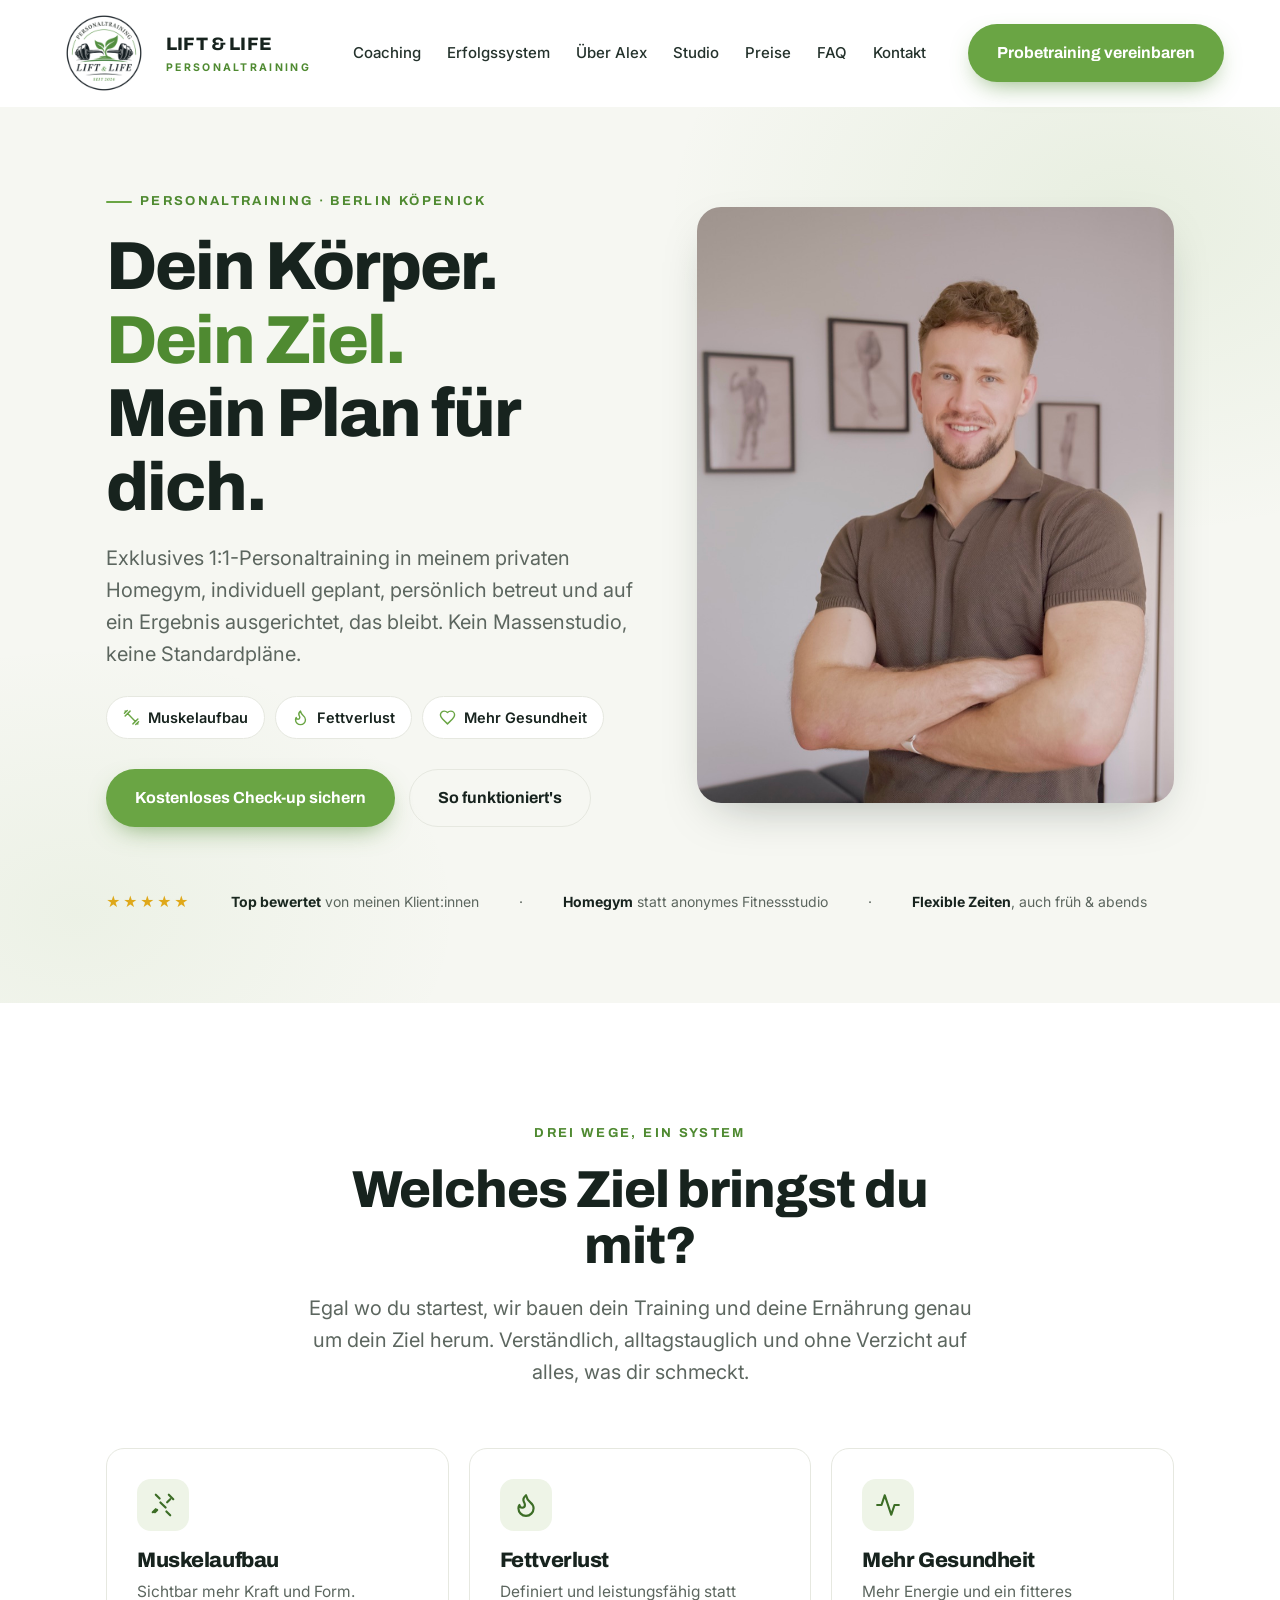
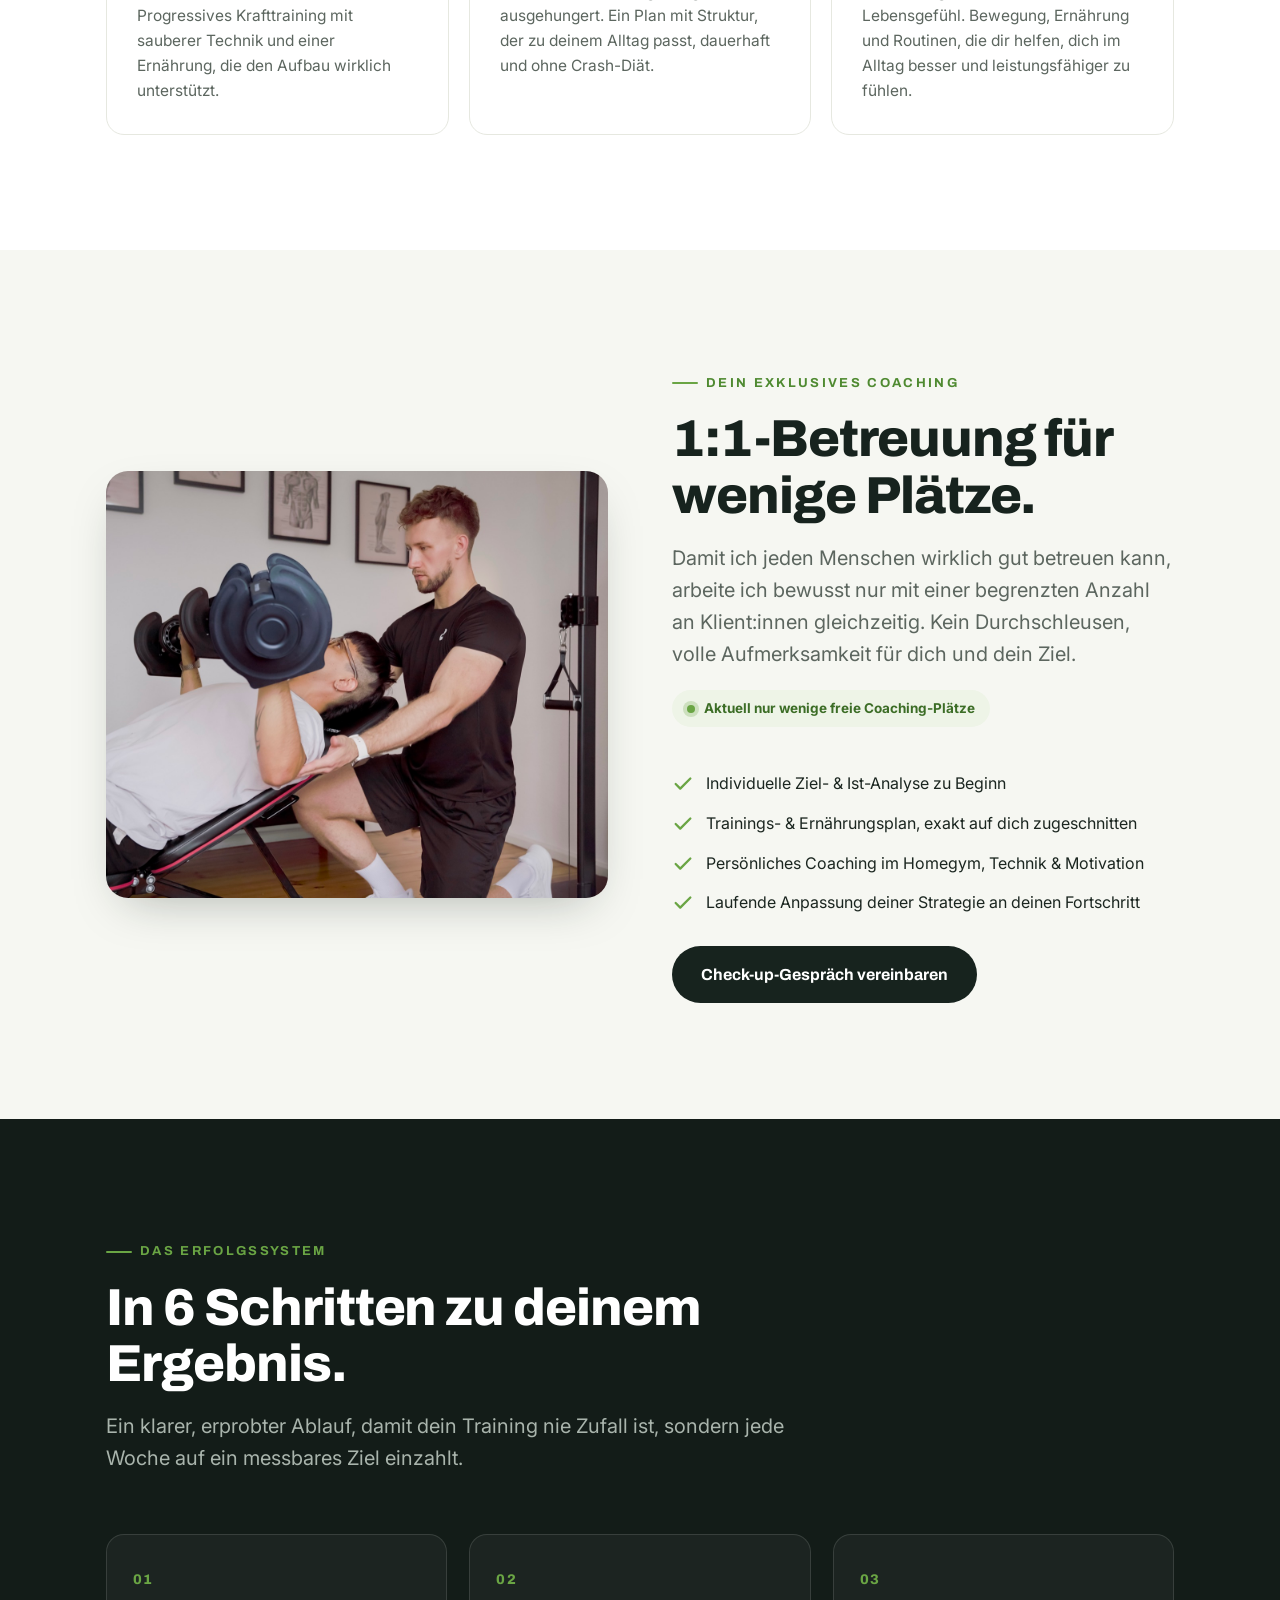
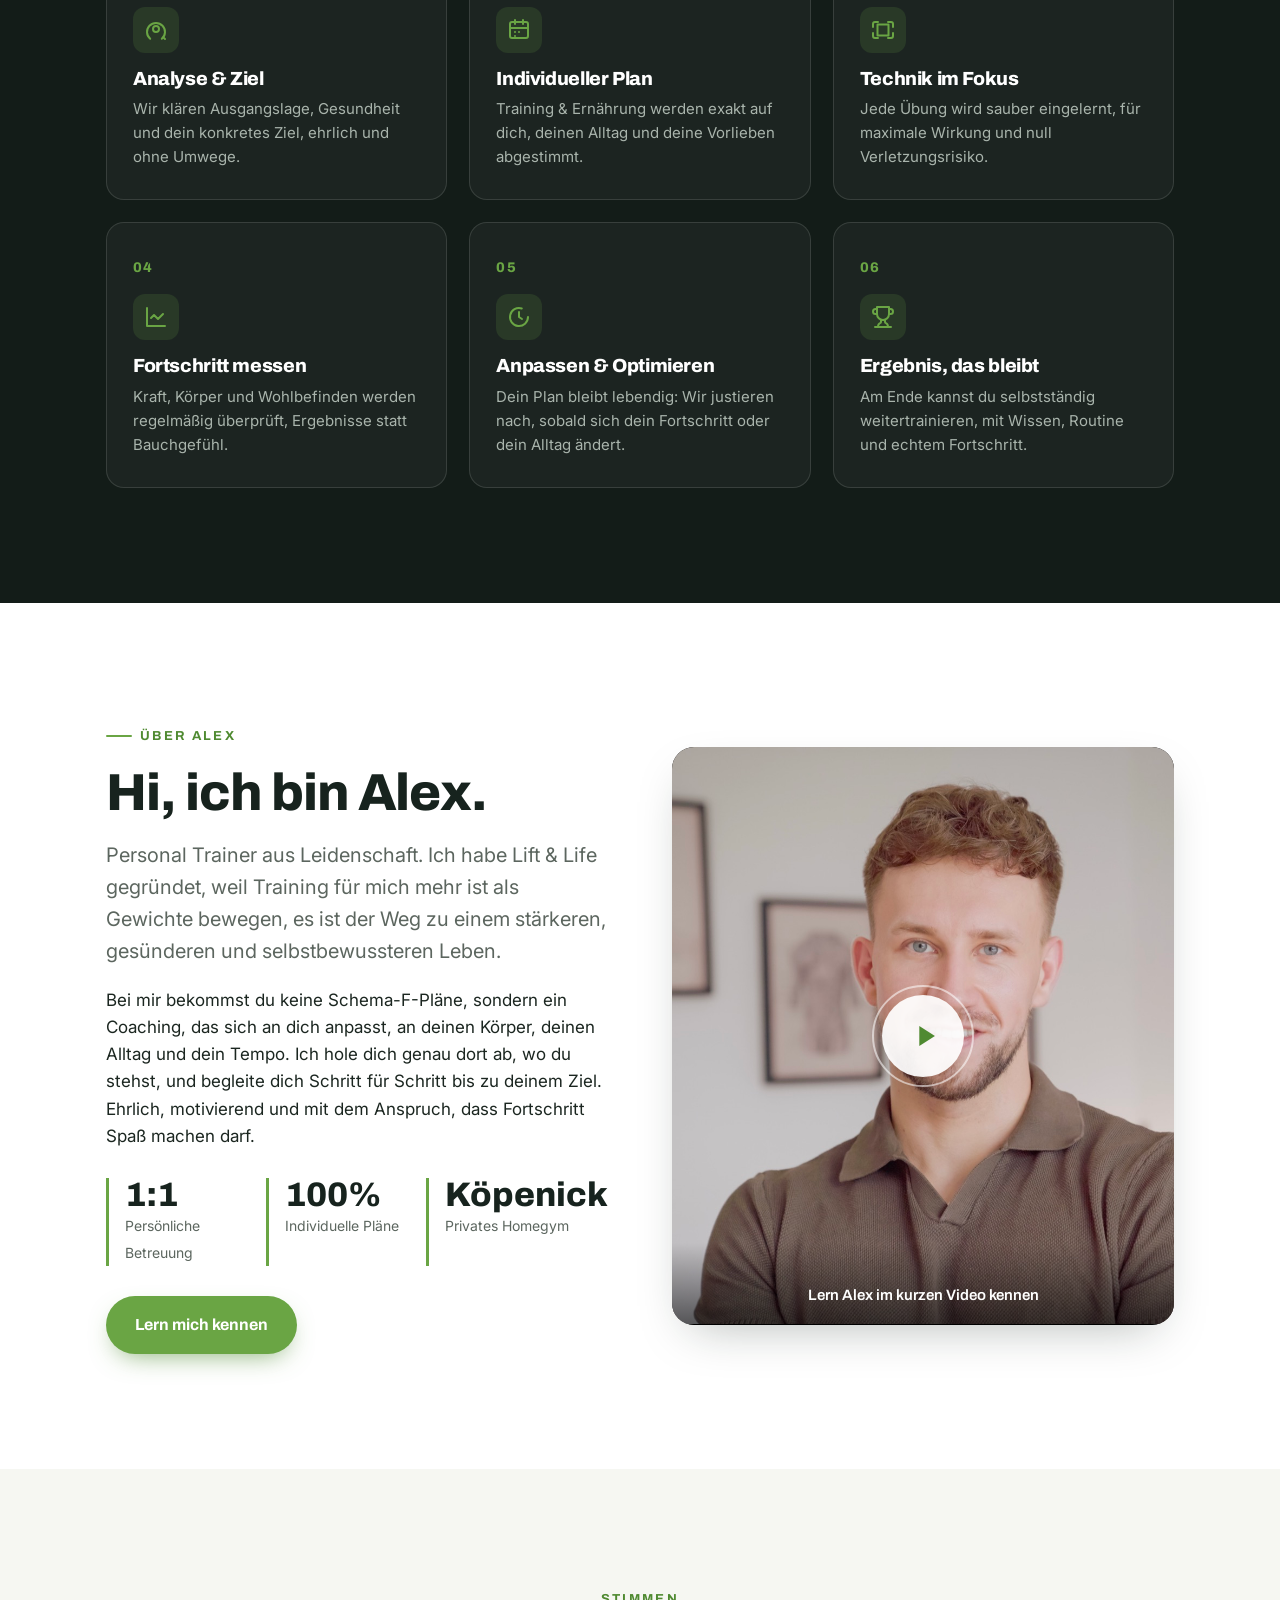
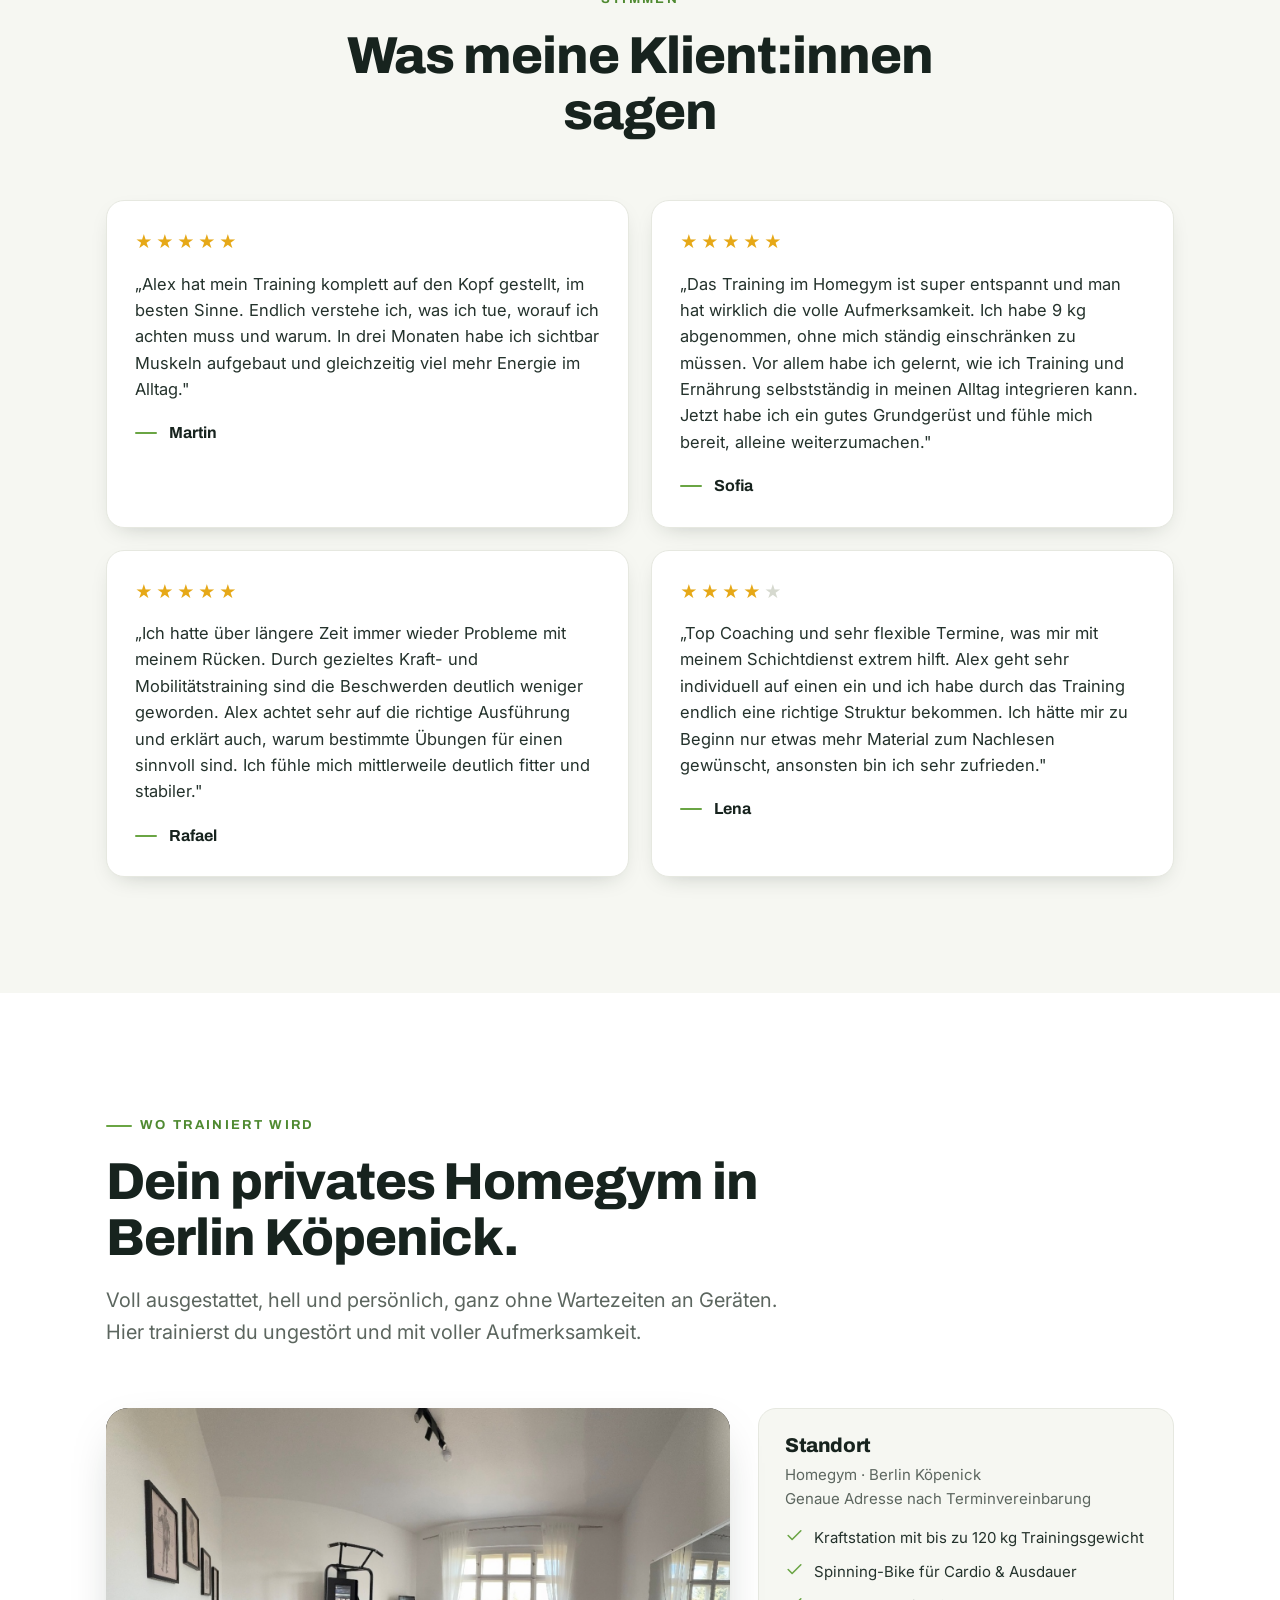
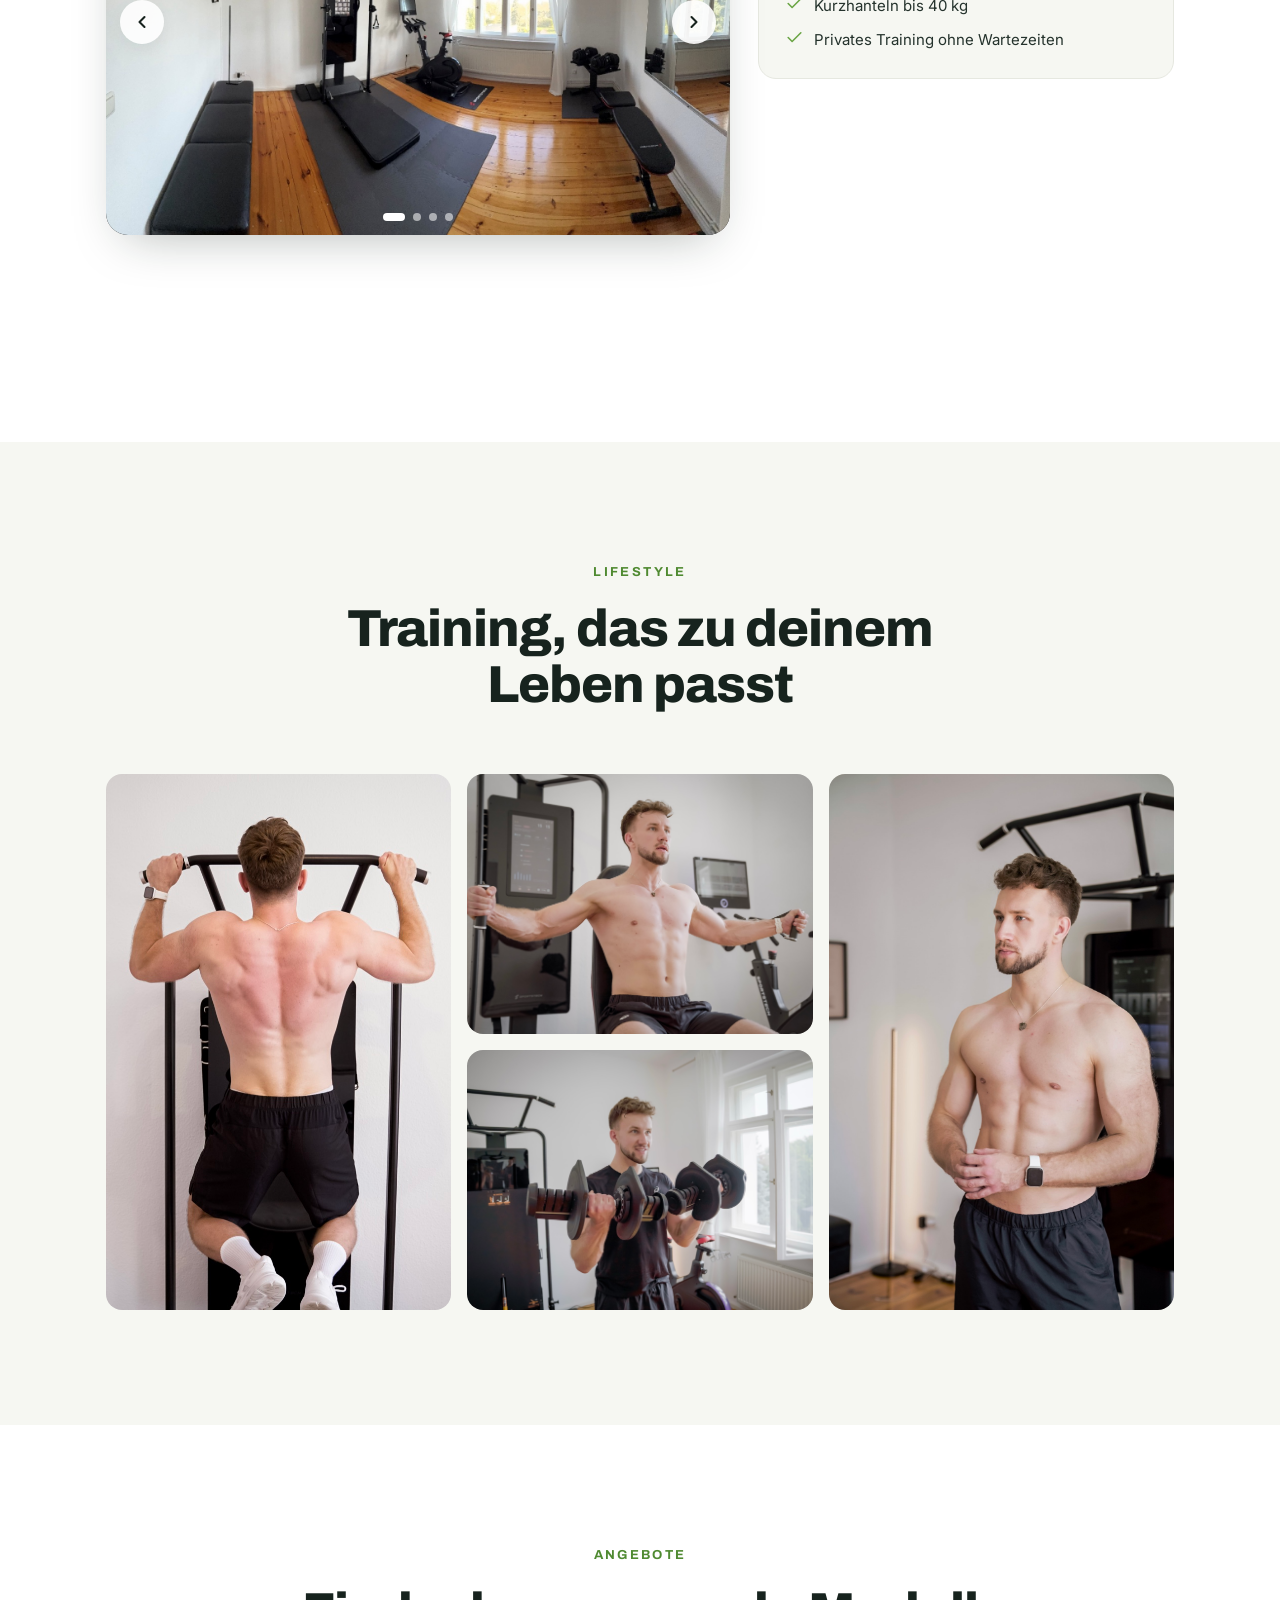
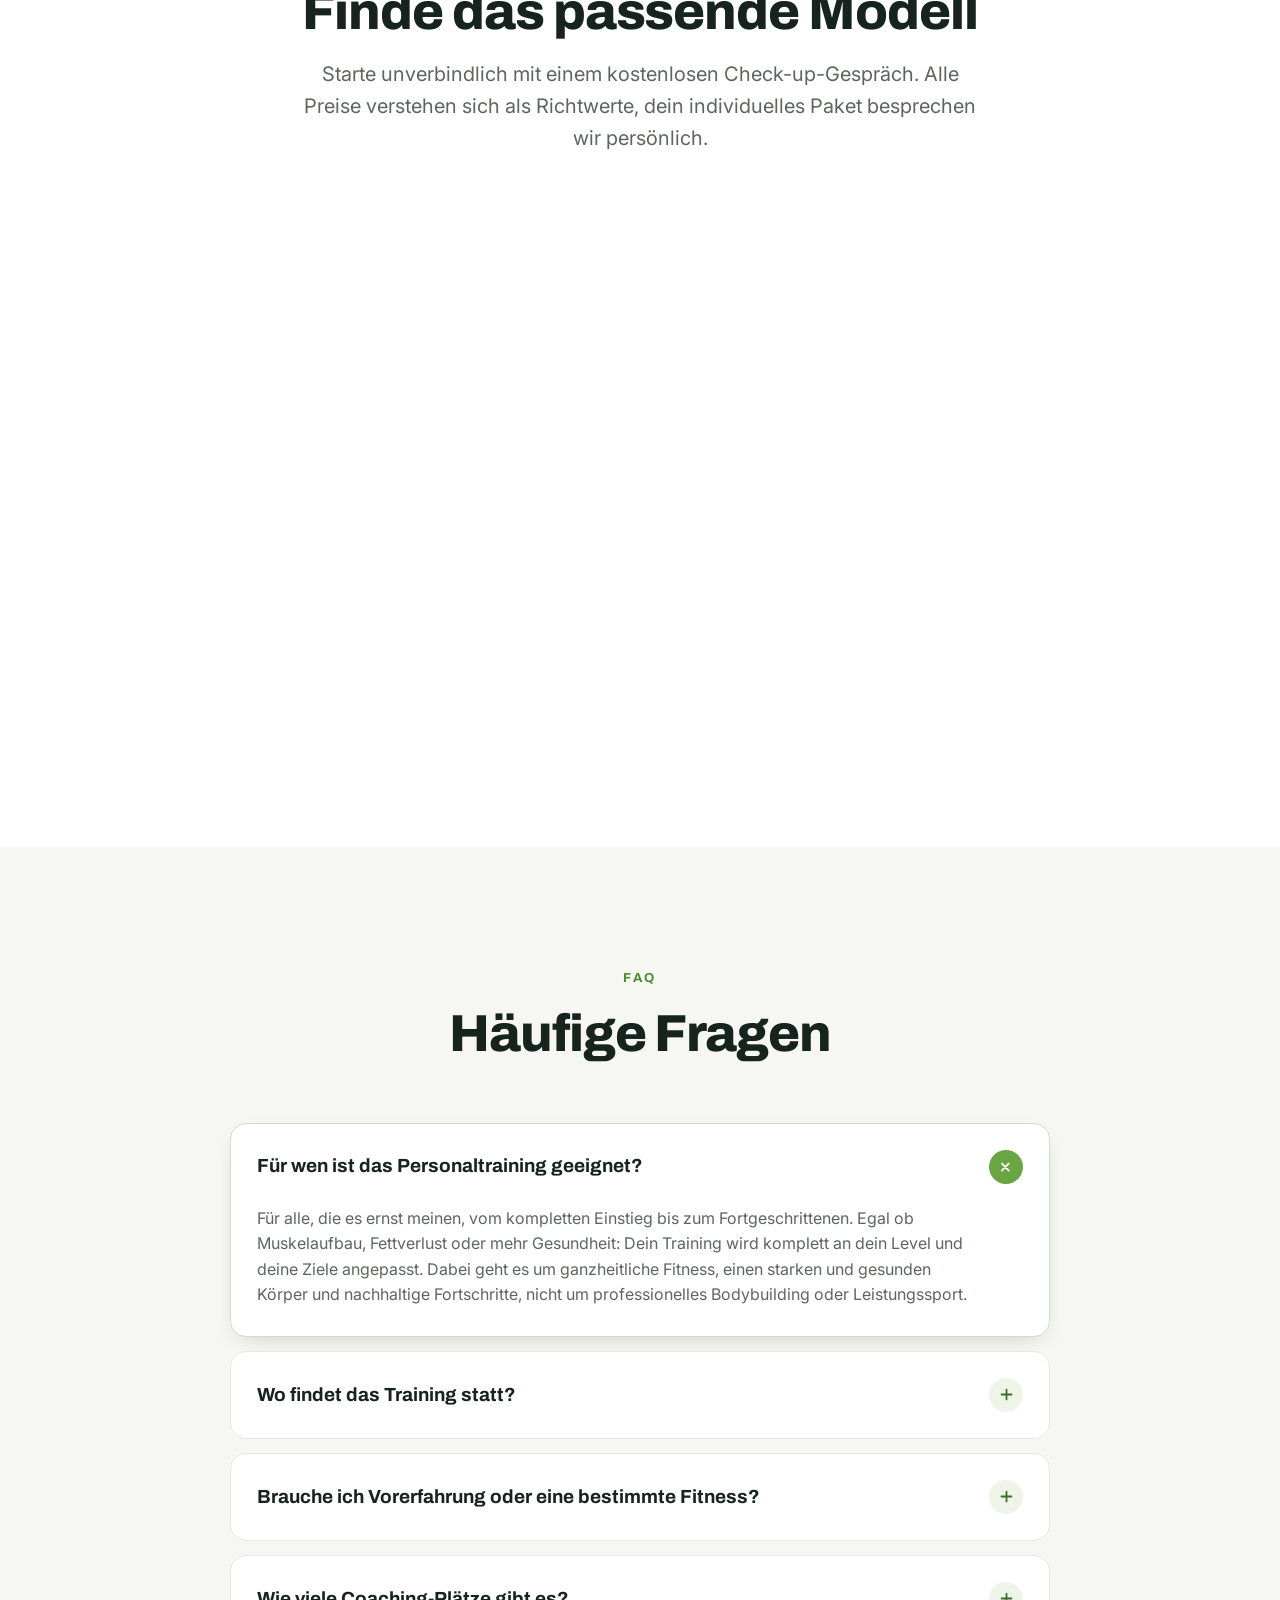
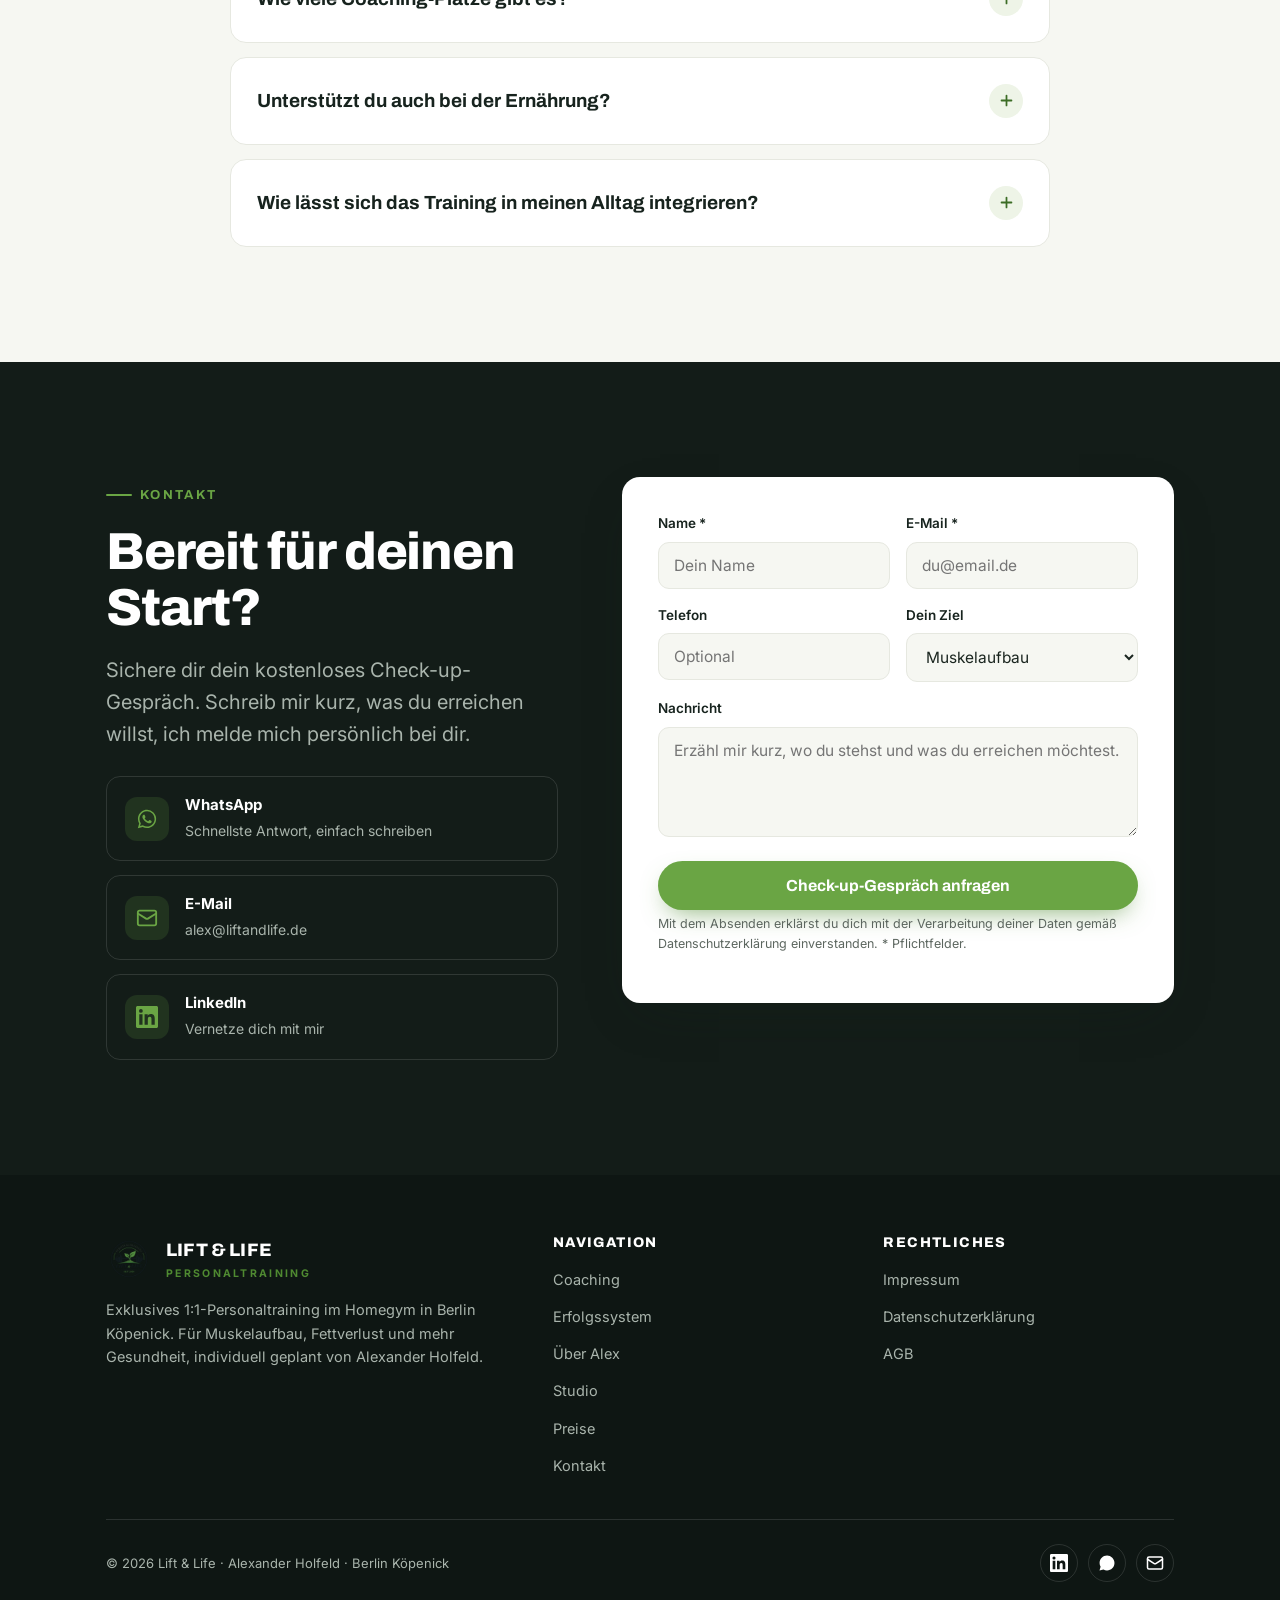
==== index.html @ e2348e19 "LinkedIn-Profil und WhatsApp-Nummer hinterlegt Co-Authored-By: Claude Opus 4.8 <noreply@anthropic.co" ====
<!DOCTYPE html>
<html lang="de">
<head>
<meta charset="UTF-8">
<meta name="viewport" content="width=device-width, initial-scale=1.0">
<title>Lift &amp; Life · Personaltraining in Berlin Köpenick | Alexander Holfeld</title>
<meta name="description" content="Exklusives 1:1 Personaltraining im Homegym in Berlin Köpenick. Muskelaufbau, Fettverlust und mehr Gesundheit, individuell geplant von Personal Trainer Alexander Holfeld. Jetzt kostenloses Check-up-Gespräch sichern.">
<meta name="theme-color" content="#17231e">
<meta property="og:title" content="Lift & Life · Personaltraining Berlin Köpenick">
<meta property="og:description" content="Dein exklusives 1:1 Coaching für Muskelaufbau, Fettverlust & mehr Gesundheit.">
<meta property="og:type" content="website">
<link rel="icon" href="assets/img/logo-nav.png">
<link rel="preconnect" href="https://fonts.googleapis.com">
<link rel="preconnect" href="https://fonts.gstatic.com" crossorigin>
<link href="https://fonts.googleapis.com/css2?family=Archivo:wght@500;600;700;800&family=Inter:wght@400;500;600;700&display=swap" rel="stylesheet">
<link rel="stylesheet" href="assets/css/styles.css">
</head>
<body>

<!-- ================= HEADER ================= -->
<header class="header" id="top">
  <div class="container nav">
    <a class="brand" href="#top" aria-label="Lift & Life Startseite">
      <img src="assets/img/logo-nav.png" alt="Lift & Life Logo">
      <span>
        <b>LIFT &amp; LIFE</b>
        <span>Personaltraining</span>
      </span>
    </a>
    <nav class="nav-links" id="navLinks" aria-label="Hauptnavigation">
      <a href="#coaching">Coaching</a>
      <a href="#erfolgssystem">Erfolgssystem</a>
      <a href="#ueber">Über Alex</a>
      <a href="#studio">Studio</a>
      <a href="#preise">Preise</a>
      <a href="#faq">FAQ</a>
      <a href="#kontakt">Kontakt</a>
    </nav>
    <div class="nav-cta">
      <a href="#kontakt" class="btn btn--primary">Probetraining vereinbaren</a>
      <button class="nav-toggle" id="navToggle" aria-label="Menü öffnen" aria-expanded="false">
        <span></span><span></span><span></span>
      </button>
    </div>
  </div>
</header>

<main>

<!-- ================= HERO ================= -->
<section class="hero" id="start">
  <div class="container hero-grid">
    <div class="hero-copy reveal">
      <p class="eyebrow">Personaltraining · Berlin Köpenick</p>
      <h1>Dein Körper. <span class="hl">Dein Ziel.</span><br>Mein Plan für dich.</h1>
      <p class="lead">Exklusives 1:1-Personaltraining in meinem privaten Homegym, individuell geplant, persönlich betreut und auf ein Ergebnis ausgerichtet, das bleibt. Kein Massenstudio, keine Standardpläne.</p>
      <ul class="hero-goals">
        <li><svg viewBox="0 0 24 24" fill="none" stroke="currentColor" stroke-width="2" stroke-linecap="round" stroke-linejoin="round"><path d="m6.5 6.5 11 11M21 21l-1-1M3 3l1 1M18 22l4-4M2 6l4-4M3 10l7-7M14 21l7-7"/></svg> Muskelaufbau</li>
        <li><svg viewBox="0 0 24 24" fill="none" stroke="currentColor" stroke-width="2" stroke-linecap="round" stroke-linejoin="round"><path d="M8.5 14.5A2.5 2.5 0 0 0 11 12c0-1.38-.5-2-1-3-1.072-2.143-.224-4.054 2-6 .5 2.5 2 4.9 4 6.5 2 1.6 3 3.5 3 5.5a7 7 0 1 1-14 0c0-1.153.433-2.294 1-3a2.5 2.5 0 0 0 2.5 2.5z"/></svg> Fettverlust</li>
        <li><svg viewBox="0 0 24 24" fill="none" stroke="currentColor" stroke-width="2" stroke-linecap="round" stroke-linejoin="round"><path d="M19 14c1.49-1.46 3-3.21 3-5.5A5.5 5.5 0 0 0 16.5 3c-1.76 0-3 .5-4.5 2-1.5-1.5-2.74-2-4.5-2A5.5 5.5 0 0 0 2 8.5c0 2.3 1.5 4.05 3 5.5l7 7Z"/></svg> Mehr Gesundheit</li>
      </ul>
      <div class="hero-cta">
        <a href="#kontakt" class="btn btn--primary">Kostenloses Check-up sichern</a>
        <a href="#erfolgssystem" class="btn btn--ghost">So funktioniert's</a>
      </div>
    </div>
    <div class="hero-media reveal">
      <img src="assets/img/pt-13.jpg" alt="Personal Trainer Alexander Holfeld in seinem Homegym in Berlin Köpenick">
    </div>
  </div>
  <div class="container">
    <div class="trustbar reveal">
      <span class="stars">★★★★★</span>
      <span><b>Top bewertet</b> von meinen Klient:innen</span>
      <span>·</span>
      <span><b>Homegym</b> statt anonymes Fitnessstudio</span>
      <span>·</span>
      <span><b>Flexible Zeiten</b>, auch früh &amp; abends</span>
    </div>
  </div>
</section>

<!-- ================= ZIELE ================= -->
<section class="section" id="ziele">
  <div class="container">
    <div class="section-head center reveal">
      <p class="eyebrow" style="justify-content:center">Drei Wege, ein System</p>
      <h2 class="title">Welches Ziel bringst du mit?</h2>
      <p class="lead">Egal wo du startest, wir bauen dein Training und deine Ernährung genau um dein Ziel herum. Verständlich, alltagstauglich und ohne Verzicht auf alles, was dir schmeckt.</p>
    </div>
    <div class="cards-3">
      <article class="card reveal">
        <div class="ico"><svg viewBox="0 0 24 24" fill="none" stroke="currentColor" stroke-width="2" stroke-linecap="round" stroke-linejoin="round"><path d="M14.4 14.4 9.6 9.6M18.657 21.485l-2.121-2.121m-1.415-1.414 1.414 1.414M5.343 2.515l2.121 2.121m1.415 1.414L7.464 4.636m9.9-2.121L21.485 6.63M18.657 6.635l-2.828 2.83M6.636 16.535 4.515 18.657M2.515 18.657l2.828-2.828"/></svg></div>
        <h3>Muskelaufbau</h3>
        <p>Sichtbar mehr Kraft und Form. Progressives Krafttraining mit sauberer Technik und einer Ernährung, die den Aufbau wirklich unterstützt.</p>
      </article>
      <article class="card reveal">
        <div class="ico"><svg viewBox="0 0 24 24" fill="none" stroke="currentColor" stroke-width="2" stroke-linecap="round" stroke-linejoin="round"><path d="M8.5 14.5A2.5 2.5 0 0 0 11 12c0-1.38-.5-2-1-3-1.072-2.143-.224-4.054 2-6 .5 2.5 2 4.9 4 6.5 2 1.6 3 3.5 3 5.5a7 7 0 1 1-14 0c0-1.153.433-2.294 1-3a2.5 2.5 0 0 0 2.5 2.5z"/></svg></div>
        <h3>Fettverlust</h3>
        <p>Definiert und leistungsfähig statt ausgehungert. Ein Plan mit Struktur, der zu deinem Alltag passt, dauerhaft und ohne Crash-Diät.</p>
      </article>
      <article class="card reveal">
        <div class="ico"><svg viewBox="0 0 24 24" fill="none" stroke="currentColor" stroke-width="2" stroke-linecap="round" stroke-linejoin="round"><path d="M22 12h-4l-3 9L9 3l-3 9H2"/></svg></div>
        <h3>Mehr Gesundheit</h3>
        <p>Mehr Energie und ein fitteres Lebensgefühl. Bewegung, Ernährung und Routinen, die dir helfen, dich im Alltag besser und leistungsfähiger zu fühlen.</p>
      </article>
    </div>
  </div>
</section>

<!-- ================= COACHING ================= -->
<section class="section section--soft" id="coaching">
  <div class="container split">
    <div class="split-media reveal">
      <img src="assets/img/pt-11.jpg" alt="Alexander betreut einen Klienten beim Training im Homegym">
    </div>
    <div class="split-copy reveal">
      <p class="eyebrow">Dein exklusives Coaching</p>
      <h2 class="title">1:1-Betreuung für wenige Plätze.</h2>
      <p class="lead">Damit ich jeden Menschen wirklich gut betreuen kann, arbeite ich bewusst nur mit einer begrenzten Anzahl an Klient:innen gleichzeitig. Kein Durchschleusen, volle Aufmerksamkeit für dich und dein Ziel.</p>
      <span class="pill-alert"><span class="dot"></span> Aktuell nur wenige freie Coaching-Plätze</span>
      <ul class="checklist">
        <li><svg viewBox="0 0 24 24" fill="none" stroke="currentColor" stroke-width="2.5" stroke-linecap="round" stroke-linejoin="round"><path d="M20 6 9 17l-5-5"/></svg> Individuelle Ziel- &amp; Ist-Analyse zu Beginn</li>
        <li><svg viewBox="0 0 24 24" fill="none" stroke="currentColor" stroke-width="2.5" stroke-linecap="round" stroke-linejoin="round"><path d="M20 6 9 17l-5-5"/></svg> Trainings- &amp; Ernährungsplan, exakt auf dich zugeschnitten</li>
        <li><svg viewBox="0 0 24 24" fill="none" stroke="currentColor" stroke-width="2.5" stroke-linecap="round" stroke-linejoin="round"><path d="M20 6 9 17l-5-5"/></svg> Persönliches Coaching im Homegym, Technik &amp; Motivation</li>
        <li><svg viewBox="0 0 24 24" fill="none" stroke="currentColor" stroke-width="2.5" stroke-linecap="round" stroke-linejoin="round"><path d="M20 6 9 17l-5-5"/></svg> Laufende Anpassung deiner Strategie an deinen Fortschritt</li>
      </ul>
      <a href="#kontakt" class="btn btn--ink">Check-up-Gespräch vereinbaren</a>
    </div>
  </div>
</section>

<!-- ================= ERFOLGSSYSTEM ================= -->
<section class="section section--ink" id="erfolgssystem">
  <div class="container">
    <div class="section-head reveal">
      <p class="eyebrow">Das Erfolgssystem</p>
      <h2 class="title">In 6 Schritten zu deinem Ergebnis.</h2>
      <p class="lead">Ein klarer, erprobter Ablauf, damit dein Training nie Zufall ist, sondern jede Woche auf ein messbares Ziel einzahlt.</p>
    </div>
    <div class="grid-6">
      <div class="step reveal"><span class="n">01</span>
        <div class="ico"><svg viewBox="0 0 24 24" fill="none" stroke="currentColor" stroke-width="2" stroke-linecap="round" stroke-linejoin="round"><path d="M9 11a3 3 0 1 0 6 0a3 3 0 0 0-6 0"/><path d="M17.8 20.8A9 9 0 1 0 6.2 20.8"/><path d="m21 21-1.5-1.5"/></svg></div>
        <h3>Analyse &amp; Ziel</h3>
        <p>Wir klären Ausgangslage, Gesundheit und dein konkretes Ziel, ehrlich und ohne Umwege.</p>
      </div>
      <div class="step reveal"><span class="n">02</span>
        <div class="ico"><svg viewBox="0 0 24 24" fill="none" stroke="currentColor" stroke-width="2" stroke-linecap="round" stroke-linejoin="round"><rect x="3" y="4" width="18" height="16" rx="2"/><path d="M8 2v4M16 2v4M3 10h18M8 14h.01M12 14h.01M8 18h.01"/></svg></div>
        <h3>Individueller Plan</h3>
        <p>Training &amp; Ernährung werden exakt auf dich, deinen Alltag und deine Vorlieben abgestimmt.</p>
      </div>
      <div class="step reveal"><span class="n">03</span>
        <div class="ico"><svg viewBox="0 0 24 24" fill="none" stroke="currentColor" stroke-width="2" stroke-linecap="round" stroke-linejoin="round"><path d="M6.5 6.5h11v11h-11z"/><path d="M2 9V6a2 2 0 0 1 2-2h3M22 9V6a2 2 0 0 0-2-2h-3M2 15v3a2 2 0 0 0 2 2h3M22 15v3a2 2 0 0 1-2 2h-3"/></svg></div>
        <h3>Technik im Fokus</h3>
        <p>Jede Übung wird sauber eingelernt, für maximale Wirkung und null Verletzungsrisiko.</p>
      </div>
      <div class="step reveal"><span class="n">04</span>
        <div class="ico"><svg viewBox="0 0 24 24" fill="none" stroke="currentColor" stroke-width="2" stroke-linecap="round" stroke-linejoin="round"><path d="M3 3v18h18"/><path d="m19 9-5 5-4-4-3 3"/></svg></div>
        <h3>Fortschritt messen</h3>
        <p>Kraft, Körper und Wohlbefinden werden regelmäßig überprüft, Ergebnisse statt Bauchgefühl.</p>
      </div>
      <div class="step reveal"><span class="n">05</span>
        <div class="ico"><svg viewBox="0 0 24 24" fill="none" stroke="currentColor" stroke-width="2" stroke-linecap="round" stroke-linejoin="round"><path d="M21 12a9 9 0 1 1-6.219-8.56"/><path d="M12 7v5l3 2"/></svg></div>
        <h3>Anpassen &amp; Optimieren</h3>
        <p>Dein Plan bleibt lebendig: Wir justieren nach, sobald sich dein Fortschritt oder dein Alltag ändert.</p>
      </div>
      <div class="step reveal"><span class="n">06</span>
        <div class="ico"><svg viewBox="0 0 24 24" fill="none" stroke="currentColor" stroke-width="2" stroke-linecap="round" stroke-linejoin="round"><path d="M6 9H4.5a2.5 2.5 0 0 1 0-5H6M18 9h1.5a2.5 2.5 0 0 0 0-5H18M4 22h16M10 14.66V17c0 .55-.47.98-.97 1.21C7.85 18.75 7 20.24 7 22M14 14.66V17c0 .55.47.98.97 1.21C16.15 18.75 17 20.24 17 22M18 2H6v7a6 6 0 0 0 12 0V2Z"/></svg></div>
        <h3>Ergebnis, das bleibt</h3>
        <p>Am Ende kannst du selbstständig weitertrainieren, mit Wissen, Routine und echtem Fortschritt.</p>
      </div>
    </div>
  </div>
</section>

<!-- ================= ÜBER ALEX ================= -->
<section class="section" id="ueber">
  <div class="container split split--rev">
    <div class="split-media reveal">
      <figure class="video-module" id="videoModule">
        <video id="alexVideo" preload="none" playsinline poster="assets/img/pt-12.jpg">
          <source src="assets/video/alex-intro.mp4" type="video/mp4">
          Dein Browser unterstützt kein HTML5-Video.
        </video>
        <button class="video-play" id="videoPlay" aria-label="Video abspielen">
          <svg viewBox="0 0 24 24" fill="currentColor"><path d="M8 5v14l11-7z"/></svg>
        </button>
        <figcaption class="video-cap">Lern Alex im kurzen Video kennen</figcaption>
      </figure>
    </div>
    <div class="split-copy reveal">
      <p class="eyebrow">Über Alex</p>
      <h2 class="title">Hi, ich bin Alex.</h2>
      <p class="lead">Personal Trainer aus Leidenschaft. Ich habe Lift &amp; Life gegründet, weil Training für mich mehr ist als Gewichte bewegen, es ist der Weg zu einem stärkeren, gesünderen und selbstbewussteren Leben.</p>
      <p>Bei mir bekommst du keine Schema-F-Pläne, sondern ein Coaching, das sich an dich anpasst, an deinen Körper, deinen Alltag und dein Tempo. Ich hole dich genau dort ab, wo du stehst, und begleite dich Schritt für Schritt bis zu deinem Ziel. Ehrlich, motivierend und mit dem Anspruch, dass Fortschritt Spaß machen darf.</p>
      <div class="stats">
        <div class="stat"><b>1:1</b><span>Persönliche Betreuung</span></div>
        <div class="stat"><b>100%</b><span>Individuelle Pläne</span></div>
        <div class="stat"><b>Köpenick</b><span>Privates Homegym</span></div>
      </div>
      <div style="margin-top:30px">
        <a href="#kontakt" class="btn btn--primary">Lern mich kennen</a>
      </div>
    </div>
  </div>
</section>

<!-- ================= TESTIMONIALS ================= -->
<section class="section section--soft" id="stimmen">
  <div class="container">
    <div class="section-head center reveal">
      <p class="eyebrow" style="justify-content:center">Stimmen</p>
      <h2 class="title">Was meine Klient:innen sagen</h2>
    </div>
    <div class="reviews">
      <article class="review reveal">
        <div class="stars">★★★★★</div>
        <p>„Alex hat mein Training komplett auf den Kopf gestellt, im besten Sinne. Endlich verstehe ich, was ich tue, worauf ich achten muss und warum. In drei Monaten habe ich sichtbar Muskeln aufgebaut und gleichzeitig viel mehr Energie im Alltag."</p>
        <div class="who"><b>Martin</b></div>
      </article>
      <article class="review reveal">
        <div class="stars">★★★★★</div>
        <p>„Das Training im Homegym ist super entspannt und man hat wirklich die volle Aufmerksamkeit. Ich habe 9 kg abgenommen, ohne mich ständig einschränken zu müssen. Vor allem habe ich gelernt, wie ich Training und Ernährung selbstständig in meinen Alltag integrieren kann. Jetzt habe ich ein gutes Grundgerüst und fühle mich bereit, alleine weiterzumachen."</p>
        <div class="who"><b>Sofia</b></div>
      </article>
      <article class="review reveal">
        <div class="stars">★★★★★</div>
        <p>„Ich hatte über längere Zeit immer wieder Probleme mit meinem Rücken. Durch gezieltes Kraft- und Mobilitätstraining sind die Beschwerden deutlich weniger geworden. Alex achtet sehr auf die richtige Ausführung und erklärt auch, warum bestimmte Übungen für einen sinnvoll sind. Ich fühle mich mittlerweile deutlich fitter und stabiler."</p>
        <div class="who"><b>Rafael</b></div>
      </article>
      <article class="review reveal">
        <div class="stars">★★★★<span style="color:#d6d9cf">★</span></div>
        <p>„Top Coaching und sehr flexible Termine, was mir mit meinem Schichtdienst extrem hilft. Alex geht sehr individuell auf einen ein und ich habe durch das Training endlich eine richtige Struktur bekommen. Ich hätte mir zu Beginn nur etwas mehr Material zum Nachlesen gewünscht, ansonsten bin ich sehr zufrieden."</p>
        <div class="who"><b>Lena</b></div>
      </article>
    </div>
  </div>
</section>

<!-- ================= STUDIO ================= -->
<section class="section" id="studio">
  <div class="container">
    <div class="section-head reveal">
      <p class="eyebrow">Wo trainiert wird</p>
      <h2 class="title">Dein privates Homegym in Berlin Köpenick.</h2>
      <p class="lead">Voll ausgestattet, hell und persönlich, ganz ohne Wartezeiten an Geräten. Hier trainierst du ungestört und mit voller Aufmerksamkeit.</p>
    </div>
    <div class="studio-grid">
      <div class="slider reveal" id="studioSlider">
        <div class="slides" id="slides">
          <img src="assets/img/studio-pano.jpg" alt="Panorama des Homegyms in Berlin Köpenick">
          <img src="assets/img/pt-8.jpg" alt="Homegym mit Multifunktionsstation und Bike">
          <img src="assets/img/pt-10.jpg" alt="Cardio-Bereich mit Blick ins Grüne">
          <img src="assets/img/pt-1.jpg" alt="Verstellbare Kurzhanteln im Homegym">
        </div>
        <button class="slider-btn prev" id="slidePrev" aria-label="Vorheriges Bild"><svg viewBox="0 0 24 24" fill="none" stroke="currentColor" stroke-width="2.5" stroke-linecap="round" stroke-linejoin="round"><path d="m15 18-6-6 6-6"/></svg></button>
        <button class="slider-btn next" id="slideNext" aria-label="Nächstes Bild"><svg viewBox="0 0 24 24" fill="none" stroke="currentColor" stroke-width="2.5" stroke-linecap="round" stroke-linejoin="round"><path d="m9 18 6-6-6-6"/></svg></button>
        <div class="dots" id="dots"></div>
      </div>
      <div class="studio-info reveal">
        <div class="studio-card">
          <h3>Standort</h3>
          <p class="addr">Homegym · Berlin Köpenick<br>Genaue Adresse nach Terminvereinbarung</p>
          <ul class="feature-list">
            <li><svg viewBox="0 0 24 24" fill="none" stroke="currentColor" stroke-width="2" stroke-linecap="round" stroke-linejoin="round"><path d="M20 6 9 17l-5-5"/></svg> Kraftstation mit bis zu 120&nbsp;kg Trainingsgewicht</li>
            <li><svg viewBox="0 0 24 24" fill="none" stroke="currentColor" stroke-width="2" stroke-linecap="round" stroke-linejoin="round"><path d="M20 6 9 17l-5-5"/></svg> Spinning-Bike für Cardio &amp; Ausdauer</li>
            <li><svg viewBox="0 0 24 24" fill="none" stroke="currentColor" stroke-width="2" stroke-linecap="round" stroke-linejoin="round"><path d="M20 6 9 17l-5-5"/></svg> Kurzhanteln bis 40&nbsp;kg</li>
            <li><svg viewBox="0 0 24 24" fill="none" stroke="currentColor" stroke-width="2" stroke-linecap="round" stroke-linejoin="round"><path d="M20 6 9 17l-5-5"/></svg> Privates Training ohne Wartezeiten</li>
          </ul>
        </div>
        <iframe class="map-frame" title="Karte Berlin Köpenick" loading="lazy" src="https://www.openstreetmap.org/export/embed.html?bbox=13.5560%2C52.4430%2C13.6010%2C52.4640&amp;layer=mapnik"></iframe>
      </div>
    </div>
  </div>
</section>

<!-- ================= LIFESTYLE GALLERY ================= -->
<section class="section section--soft" id="lifestyle">
  <div class="container">
    <div class="section-head center reveal">
      <p class="eyebrow" style="justify-content:center">Lifestyle</p>
      <h2 class="title">Training, das zu deinem Leben passt</h2>
    </div>
    <div class="gallery reveal">
      <a class="g-left" href="assets/img/pt-3.jpg"><img src="assets/img/pt-3.jpg" alt="Rückentraining an der Klimmzugstation"></a>
      <a class="g-mid-top" href="assets/img/pt-9.jpg"><img src="assets/img/pt-9.jpg" alt="Training an der Kabelstation"></a>
      <a class="g-mid-bot" href="assets/img/pt-7.jpg"><img src="assets/img/pt-7.jpg" alt="Alexander beim Training mit Kurzhanteln"></a>
      <a class="g-right" href="assets/img/pt-6.jpg"><img src="assets/img/pt-6.jpg" alt="Alexander im Homegym"></a>
    </div>
  </div>
</section>

<!-- ================= PREISE ================= -->
<section class="section" id="preise">
  <div class="container">
    <div class="section-head center reveal">
      <p class="eyebrow" style="justify-content:center">Angebote</p>
      <h2 class="title">Finde das passende Modell</h2>
      <p class="lead">Starte unverbindlich mit einem kostenlosen Check-up-Gespräch. Alle Preise verstehen sich als Richtwerte, dein individuelles Paket besprechen wir persönlich.</p>
    </div>
    <div class="prices">
      <article class="price reveal">
        <h3>Check-up-Gespräch</h3>
        <p class="sub">Unverbindliches Kennenlernen, um dein Ziel und den passenden Weg zu klären.</p>
        <div class="amount">0&nbsp;€ <small>/ kostenlos</small></div>
        <ul>
          <li><svg viewBox="0 0 24 24" fill="none" stroke="currentColor" stroke-width="2.5" stroke-linecap="round" stroke-linejoin="round"><path d="M20 6 9 17l-5-5"/></svg> Ca. 30-minütige Einschätzung</li>
          <li><svg viewBox="0 0 24 24" fill="none" stroke="currentColor" stroke-width="2.5" stroke-linecap="round" stroke-linejoin="round"><path d="M20 6 9 17l-5-5"/></svg> Gemeinsame Zielanalyse</li>
          <li><svg viewBox="0 0 24 24" fill="none" stroke="currentColor" stroke-width="2.5" stroke-linecap="round" stroke-linejoin="round"><path d="M20 6 9 17l-5-5"/></svg> Ehrliche Ersteinschätzung</li>
        </ul>
        <a href="#kontakt" class="btn btn--ghost btn--block">Termin sichern</a>
      </article>
      <article class="price reveal">
        <h3>Probetraining</h3>
        <p class="sub">Erste gemeinsame Trainingseinheit im Homegym, um alles auszuprobieren.</p>
        <div class="amount">29&nbsp;€ <small>/ einmalig</small></div>
        <ul>
          <li><svg viewBox="0 0 24 24" fill="none" stroke="currentColor" stroke-width="2.5" stroke-linecap="round" stroke-linejoin="round"><path d="M20 6 9 17l-5-5"/></svg> Gemeinsames Probetraining</li>
          <li><svg viewBox="0 0 24 24" fill="none" stroke="currentColor" stroke-width="2.5" stroke-linecap="round" stroke-linejoin="round"><path d="M20 6 9 17l-5-5"/></svg> Technik-Check &amp; erste Tipps</li>
          <li><svg viewBox="0 0 24 24" fill="none" stroke="currentColor" stroke-width="2.5" stroke-linecap="round" stroke-linejoin="round"><path d="M20 6 9 17l-5-5"/></svg> Ganz ohne Verpflichtung</li>
        </ul>
        <a href="#kontakt" class="btn btn--ghost btn--block">Anfragen</a>
      </article>
      <article class="price featured reveal">
        <span class="tag">Beliebt</span>
        <h3>Einzeltermin</h3>
        <p class="sub">Flexible 1:1-Einheit im Homegym, ideal zum Einstieg oder als Ergänzung.</p>
        <div class="amount">69&nbsp;€ <small>/ Einheit</small></div>
        <ul>
          <li><svg viewBox="0 0 24 24" fill="none" stroke="currentColor" stroke-width="2.5" stroke-linecap="round" stroke-linejoin="round"><path d="M20 6 9 17l-5-5"/></svg> 60 Minuten persönliches Training</li>
          <li><svg viewBox="0 0 24 24" fill="none" stroke="currentColor" stroke-width="2.5" stroke-linecap="round" stroke-linejoin="round"><path d="M20 6 9 17l-5-5"/></svg> Technik-Coaching &amp; Trainingsplan</li>
          <li><svg viewBox="0 0 24 24" fill="none" stroke="currentColor" stroke-width="2.5" stroke-linecap="round" stroke-linejoin="round"><path d="M20 6 9 17l-5-5"/></svg> Flexible Terminwahl</li>
        </ul>
        <a href="#kontakt" class="btn btn--primary btn--block">Anfragen</a>
      </article>
      <article class="price reveal">
        <h3>3-Monats-Transformation</h3>
        <p class="sub">Das komplette Coaching-Paket für ein sichtbares, dauerhaftes Ergebnis.</p>
        <div class="amount">auf&nbsp;Anfrage</div>
        <ul>
          <li><svg viewBox="0 0 24 24" fill="none" stroke="currentColor" stroke-width="2.5" stroke-linecap="round" stroke-linejoin="round"><path d="M20 6 9 17l-5-5"/></svg> Regelmäßiges 1:1-Training</li>
          <li><svg viewBox="0 0 24 24" fill="none" stroke="currentColor" stroke-width="2.5" stroke-linecap="round" stroke-linejoin="round"><path d="M20 6 9 17l-5-5"/></svg> Trainings- &amp; Ernährungsplan</li>
          <li><svg viewBox="0 0 24 24" fill="none" stroke="currentColor" stroke-width="2.5" stroke-linecap="round" stroke-linejoin="round"><path d="M20 6 9 17l-5-5"/></svg> Laufende Betreuung &amp; Anpassung</li>
        </ul>
        <a href="#kontakt" class="btn btn--ink btn--block">Platz anfragen</a>
      </article>
    </div>
  </div>
</section>

<!-- ================= FAQ ================= -->
<section class="section section--soft" id="faq">
  <div class="container">
    <div class="section-head center reveal">
      <p class="eyebrow" style="justify-content:center">FAQ</p>
      <h2 class="title">Häufige Fragen</h2>
    </div>
    <div class="faq reveal">
      <details class="qa" open>
        <summary>
          <span class="q">Für wen ist das Personaltraining geeignet?</span>
          <span class="plus"><svg viewBox="0 0 24 24" fill="none" stroke="currentColor" stroke-width="2.5" stroke-linecap="round"><path d="M12 5v14M5 12h14"/></svg></span>
        </summary>
        <div class="ans"><p>Für alle, die es ernst meinen, vom kompletten Einstieg bis zum Fortgeschrittenen. Egal ob Muskelaufbau, Fettverlust oder mehr Gesundheit: Dein Training wird komplett an dein Level und deine Ziele angepasst. Dabei geht es um ganzheitliche Fitness, einen starken und gesunden Körper und nachhaltige Fortschritte, nicht um professionelles Bodybuilding oder Leistungssport.</p></div>
      </details>
      <details class="qa">
        <summary>
          <span class="q">Wo findet das Training statt?</span>
          <span class="plus"><svg viewBox="0 0 24 24" fill="none" stroke="currentColor" stroke-width="2.5" stroke-linecap="round"><path d="M12 5v14M5 12h14"/></svg></span>
        </summary>
        <div class="ans"><p>Das Training findet in meinem privaten Homegym in Berlin Köpenick statt. In seltenen Fällen können einzelne Einheiten auch draußen stattfinden, je nachdem, was für dein Training und deine Ziele sinnvoll ist.</p></div>
      </details>
      <details class="qa">
        <summary>
          <span class="q">Brauche ich Vorerfahrung oder eine bestimmte Fitness?</span>
          <span class="plus"><svg viewBox="0 0 24 24" fill="none" stroke="currentColor" stroke-width="2.5" stroke-linecap="round"><path d="M12 5v14M5 12h14"/></svg></span>
        </summary>
        <div class="ans"><p>Nein. Du brauchst weder Vorerfahrung noch eine bestimmte Grundfitness. Auch mit kleineren Verletzungen oder körperlichen Einschränkungen ist Training grundsätzlich möglich. Wichtig ist, dass du offen und ehrlich kommunizierst, welche Beschwerden, Verletzungen oder Einschränkungen du mitbringst. So kann ich das Training entsprechend anpassen und sicher auf dich abstimmen.</p></div>
      </details>
      <details class="qa">
        <summary>
          <span class="q">Wie viele Coaching-Plätze gibt es?</span>
          <span class="plus"><svg viewBox="0 0 24 24" fill="none" stroke="currentColor" stroke-width="2.5" stroke-linecap="round"><path d="M12 5v14M5 12h14"/></svg></span>
        </summary>
        <div class="ans"><p>Ich biete bewusst nur drei Coaching-Plätze gleichzeitig an. Ich möchte nicht möglichst viele Menschen gleichzeitig betreuen, sondern mich intensiv auf jeden Einzelnen konzentrieren. So kann ich dich ganzheitlich begleiten, dein Training individuell anpassen und deine Fortschritte wirklich im Blick behalten.</p></div>
      </details>
      <details class="qa">
        <summary>
          <span class="q">Unterstützt du auch bei der Ernährung?</span>
          <span class="plus"><svg viewBox="0 0 24 24" fill="none" stroke="currentColor" stroke-width="2.5" stroke-linecap="round"><path d="M12 5v14M5 12h14"/></svg></span>
        </summary>
        <div class="ans"><p>Ja. Ernährung ist ein wichtiger Bestandteil einer nachhaltigen Veränderung. Dabei geht es nicht um strenge Diäten oder komplizierte Ernährungspläne, sondern darum, deine Ernährung alltagstauglich zu gestalten. Ich zeige dir, wie du deine Lieblingsgerichte sinnvoll anpassen, einfache Alternativen finden und mit wenig Zeitaufwand ausgewogene Mahlzeiten zubereiten kannst.</p></div>
      </details>
      <details class="qa">
        <summary>
          <span class="q">Wie lässt sich das Training in meinen Alltag integrieren?</span>
          <span class="plus"><svg viewBox="0 0 24 24" fill="none" stroke="currentColor" stroke-width="2.5" stroke-linecap="round"><path d="M12 5v14M5 12h14"/></svg></span>
        </summary>
        <div class="ans"><p>Das Training soll zu deinem Leben passen, nicht dein Leben um das Training herum aufgebaut werden. Gemeinsam finden wir Lösungen, wie du Training, Ernährung und Bewegung unkompliziert in deinen Alltag integrieren kannst. Dabei geht es um effiziente Workouts, einfache Routinen und praktische Tipps, die sich auch langfristig umsetzen lassen.</p></div>
      </details>
    </div>
  </div>
</section>

<!-- ================= KONTAKT ================= -->
<section class="section section--ink" id="kontakt">
  <div class="container contact-grid">
    <div class="reveal">
      <p class="eyebrow">Kontakt</p>
      <h2 class="title">Bereit für deinen Start?</h2>
      <p class="lead">Sichere dir dein kostenloses Check-up-Gespräch. Schreib mir kurz, was du erreichen willst, ich melde mich persönlich bei dir.</p>
      <div class="contact-methods">
        <a class="cmethod" href="https://wa.me/4917644460541?text=Hi%20Alex%2C%20ich%20interessiere%20mich%20f%C3%BCr%20dein%20Personaltraining." target="_blank" rel="noopener">
          <span class="ico"><svg viewBox="0 0 24 24" fill="currentColor"><path d="M12.04 2C6.58 2 2.13 6.45 2.13 11.91c0 1.75.46 3.45 1.32 4.95L2 22l5.25-1.38a9.9 9.9 0 0 0 4.79 1.22h.01c5.46 0 9.91-4.45 9.91-9.91 0-2.65-1.03-5.14-2.9-7.01A9.82 9.82 0 0 0 12.04 2Zm0 18.15h-.01a8.2 8.2 0 0 1-4.18-1.15l-.3-.18-3.11.82.83-3.04-.2-.31a8.2 8.2 0 0 1-1.26-4.38c0-4.54 3.7-8.23 8.24-8.23a8.2 8.2 0 0 1 5.82 2.42 8.18 8.18 0 0 1 2.41 5.82c0 4.54-3.7 8.24-8.24 8.24Zm4.52-6.16c-.25-.12-1.47-.72-1.69-.81-.23-.08-.39-.12-.56.13-.16.24-.64.8-.79.97-.14.16-.29.18-.54.06-.25-.12-1.05-.39-1.99-1.23-.74-.66-1.23-1.47-1.38-1.72-.14-.25-.01-.38.11-.5.11-.11.25-.29.37-.43.13-.14.17-.24.25-.41.08-.16.04-.31-.02-.43-.06-.12-.56-1.34-.76-1.84-.2-.48-.4-.42-.56-.42l-.48-.01c-.16 0-.43.06-.66.31-.22.24-.86.85-.86 2.07 0 1.22.89 2.4 1.01 2.56.12.16 1.75 2.67 4.23 3.74.59.26 1.05.41 1.41.52.59.19 1.13.16 1.56.1.48-.07 1.47-.6 1.67-1.18.21-.58.21-1.07.14-1.18-.06-.11-.22-.17-.47-.29Z"/></svg></span>
          <div><b>WhatsApp</b><span>Schnellste Antwort, einfach schreiben</span></div>
        </a>
        <a class="cmethod" href="mailto:alex@liftandlife.de">
          <span class="ico"><svg viewBox="0 0 24 24" fill="none" stroke="currentColor" stroke-width="2" stroke-linecap="round" stroke-linejoin="round"><rect x="2" y="4" width="20" height="16" rx="2"/><path d="m22 7-8.97 5.7a1.94 1.94 0 0 1-2.06 0L2 7"/></svg></span>
          <div><b>E-Mail</b><span>alex@liftandlife.de</span></div>
        </a>
        <a class="cmethod" href="https://www.linkedin.com/in/alexander-holfeld-3658b7213/" target="_blank" rel="noopener">
          <span class="ico"><svg viewBox="0 0 24 24" fill="currentColor"><path d="M20.45 20.45h-3.56v-5.57c0-1.33-.02-3.04-1.85-3.04-1.85 0-2.14 1.45-2.14 2.94v5.67H9.35V9h3.41v1.56h.05c.48-.9 1.63-1.85 3.36-1.85 3.6 0 4.27 2.37 4.27 5.45v6.29ZM5.34 7.43a2.06 2.06 0 1 1 0-4.13 2.06 2.06 0 0 1 0 4.13Zm1.78 13.02H3.55V9h3.57v11.45ZM22.23 0H1.77C.79 0 0 .77 0 1.72v20.56C0 23.23.79 24 1.77 24h20.46c.98 0 1.77-.77 1.77-1.72V1.72C24 .77 23.21 0 22.23 0Z"/></svg></span>
          <div><b>LinkedIn</b><span>Vernetze dich mit mir</span></div>
        </a>
      </div>
    </div>
    <div class="reveal">
      <form class="form" id="contactForm" novalidate>
        <div class="form-fields" id="formFields">
          <div class="form-row">
            <div class="field"><label for="name">Name *</label><input id="name" name="name" type="text" required placeholder="Dein Name"></div>
            <div class="field"><label for="email">E-Mail *</label><input id="email" name="email" type="email" required placeholder="du@email.de"></div>
          </div>
          <div class="form-row">
            <div class="field"><label for="phone">Telefon</label><input id="phone" name="phone" type="tel" placeholder="Optional"></div>
            <div class="field"><label for="goal">Dein Ziel</label>
              <select id="goal" name="goal">
                <option>Muskelaufbau</option>
                <option>Fettverlust</option>
                <option>Mehr Gesundheit</option>
                <option>Noch unklar / Beratung</option>
              </select>
            </div>
          </div>
          <div class="field"><label for="msg">Nachricht</label><textarea id="msg" name="msg" placeholder="Erzähl mir kurz, wo du stehst und was du erreichen möchtest."></textarea></div>
          <button type="submit" class="btn btn--primary btn--block">Check-up-Gespräch anfragen</button>
          <p class="form-note">Mit dem Absenden erklärst du dich mit der Verarbeitung deiner Daten gemäß Datenschutzerklärung einverstanden. * Pflichtfelder.</p>
        </div>
        <div class="form-success" id="formSuccess">
          <div class="ico"><svg viewBox="0 0 24 24" fill="none" stroke="currentColor" stroke-width="2.5" stroke-linecap="round" stroke-linejoin="round"><path d="M20 6 9 17l-5-5"/></svg></div>
          <h3 style="margin-bottom:8px">Danke für deine Anfrage!</h3>
          <p style="color:var(--muted);margin:0">Ich melde mich persönlich bei dir, meist innerhalb von 24&nbsp;Stunden.</p>
        </div>
      </form>
    </div>
  </div>
</section>

</main>

<!-- ================= FOOTER ================= -->
<footer class="footer">
  <div class="container">
    <div class="footer-top">
      <div>
        <a class="brand" href="#top">
          <img src="assets/img/logo-nav.png" alt="Lift & Life Logo" style="width:46px;height:46px;border-radius:50%">
          <span><b>LIFT &amp; LIFE</b><span>Personaltraining</span></span>
        </a>
        <p>Exklusives 1:1-Personaltraining im Homegym in Berlin Köpenick. Für Muskelaufbau, Fettverlust und mehr Gesundheit, individuell geplant von Alexander Holfeld.</p>
      </div>
      <div>
        <h4>Navigation</h4>
        <ul>
          <li><a href="#coaching">Coaching</a></li>
          <li><a href="#erfolgssystem">Erfolgssystem</a></li>
          <li><a href="#ueber">Über Alex</a></li>
          <li><a href="#studio">Studio</a></li>
          <li><a href="#preise">Preise</a></li>
          <li><a href="#kontakt">Kontakt</a></li>
        </ul>
      </div>
      <div>
        <h4>Rechtliches</h4>
        <ul>
          <li><a href="#">Impressum</a></li>
          <li><a href="#">Datenschutzerklärung</a></li>
          <li><a href="#">AGB</a></li>
        </ul>
      </div>
    </div>
    <div class="footer-bottom">
      <span>© <span id="year"></span> Lift &amp; Life · Alexander Holfeld · Berlin Köpenick</span>
      <div class="socials">
        <a href="https://www.linkedin.com/in/alexander-holfeld-3658b7213/" target="_blank" rel="noopener" aria-label="LinkedIn"><svg viewBox="0 0 24 24" fill="currentColor"><path d="M20.45 20.45h-3.56v-5.57c0-1.33-.02-3.04-1.85-3.04-1.85 0-2.14 1.45-2.14 2.94v5.67H9.35V9h3.41v1.56h.05c.48-.9 1.63-1.85 3.36-1.85 3.6 0 4.27 2.37 4.27 5.45v6.29ZM5.34 7.43a2.06 2.06 0 1 1 0-4.13 2.06 2.06 0 0 1 0 4.13Zm1.78 13.02H3.55V9h3.57v11.45ZM22.23 0H1.77C.79 0 0 .77 0 1.72v20.56C0 23.23.79 24 1.77 24h20.46c.98 0 1.77-.77 1.77-1.72V1.72C24 .77 23.21 0 22.23 0Z"/></svg></a>
        <a href="https://wa.me/4917644460541" target="_blank" rel="noopener" aria-label="WhatsApp"><svg viewBox="0 0 24 24" fill="currentColor"><path d="M12.04 2C6.58 2 2.13 6.45 2.13 11.91c0 1.75.46 3.45 1.32 4.95L2 22l5.25-1.38a9.9 9.9 0 0 0 4.79 1.22h.01c5.46 0 9.91-4.45 9.91-9.91 0-2.65-1.03-5.14-2.9-7.01A9.82 9.82 0 0 0 12.04 2Zm4.52 11.99c-.25-.12-1.47-.72-1.69-.81-.23-.08-.39-.12-.56.13-.16.24-.64.8-.79.97-.14.16-.29.18-.54.06-.25-.12-1.05-.39-1.99-1.23-.74-.66-1.23-1.47-1.38-1.72-.14-.25-.01-.38.11-.5.11-.11.25-.29.37-.43.13-.14.17-.24.25-.41.08-.16.04-.31-.02-.43-.06-.12-.56-1.34-.76-1.84-.2-.48-.4-.42-.56-.42l-.48-.01c-.16 0-.43.06-.66.31-.22.24-.86.85-.86 2.07 0 1.22.89 2.4 1.01 2.56.12.16 1.75 2.67 4.23 3.74.59.26 1.05.41 1.41.52.59.19 1.13.16 1.56.1.48-.07 1.47-.6 1.67-1.18.21-.58.21-1.07.14-1.18-.06-.11-.22-.17-.47-.29Z"/></svg></a>
        <a href="mailto:alex@liftandlife.de" aria-label="E-Mail"><svg viewBox="0 0 24 24" fill="none" stroke="currentColor" stroke-width="2" stroke-linecap="round" stroke-linejoin="round"><rect x="2" y="4" width="20" height="16" rx="2"/><path d="m22 7-8.97 5.7a1.94 1.94 0 0 1-2.06 0L2 7"/></svg></a>
      </div>
    </div>
  </div>
</footer>

<script src="assets/js/main.js"></script>
</body>
</html>
---- assets/css/styles.css ----
/* ==========================================================================
   LIFT & LIFE — Personaltraining Berlin Köpenick
   Design system derived from the brand logo (ink green-black + natural green)
   ========================================================================== */

:root {
  /* Brand colors sampled from the logo */
  --ink:        #17231e;   /* dark green-black ring & wordmark */
  --ink-soft:   #24322c;
  --green:      #6aa544;   /* natural leaf green */
  --green-dark: #4f8a31;
  --green-deep: #3c6d26;
  --green-tint: #eef4e7;

  --bg:         #ffffff;
  --bg-soft:    #f6f7f2;   /* warm off-white */
  --bg-ink:     #131c18;   /* dark section bg */
  --line:       #e6e8e0;
  --line-ink:   rgba(255,255,255,.12);

  --text:       #1b2620;
  --muted:      #5c665f;
  --muted-ink:  #a9b4ac;

  --white:      #ffffff;

  --radius:     18px;
  --radius-sm:  12px;
  --shadow:     0 18px 50px -20px rgba(20,35,25,.35);
  --shadow-sm:  0 8px 24px -12px rgba(20,35,25,.28);

  --maxw:       1180px;
  --maxw-nav:   1320px;
  --gutter:     clamp(20px, 5vw, 56px);

  --font-body:  "Inter", system-ui, -apple-system, "Segoe UI", Roboto, sans-serif;
  --font-head:  "Archivo", "Inter", system-ui, sans-serif;
}

/* ---------- base ---------- */
* { box-sizing: border-box; }
html { scroll-behavior: smooth; -webkit-text-size-adjust: 100%; }
body {
  margin: 0;
  font-family: var(--font-body);
  color: var(--text);
  background: var(--bg);
  line-height: 1.6;
  font-size: 17px;
  -webkit-font-smoothing: antialiased;
  overflow-x: hidden;
}
img { max-width: 100%; display: block; }
a { color: inherit; text-decoration: none; }
h1, h2, h3, h4 {
  font-family: var(--font-head);
  line-height: 1.08;
  letter-spacing: -0.02em;
  margin: 0;
  font-weight: 800;
  color: var(--ink);
}
p { margin: 0 0 1em; }

.container { max-width: var(--maxw); margin: 0 auto; padding: 0 var(--gutter); }
.section { padding: clamp(64px, 9vw, 120px) 0; }
.section--soft { background: var(--bg-soft); }
.section--ink { background: var(--bg-ink); color: var(--muted-ink); }
.section--ink h2, .section--ink h3 { color: #fff; }

.eyebrow {
  display: inline-flex; align-items: center; gap: 8px;
  font-family: var(--font-head);
  font-weight: 700;
  font-size: 13px;
  letter-spacing: .18em;
  text-transform: uppercase;
  color: var(--green-dark);
  margin: 0 0 18px;
}
.eyebrow::before {
  content: ""; width: 26px; height: 2px; background: var(--green); border-radius: 2px;
}
.section--ink .eyebrow { color: var(--green); }

.section-head { max-width: 680px; margin-bottom: clamp(36px, 5vw, 60px); }
.section-head.center { margin-left: auto; margin-right: auto; text-align: center; }
.section-head.center .eyebrow::before { display: none; }
h2.title { font-size: clamp(30px, 4.6vw, 52px); }
.lead { color: var(--muted); font-size: clamp(17px, 2vw, 20px); margin-top: 18px; }
.section--ink .lead { color: var(--muted-ink); }

/* ---------- buttons ---------- */
.btn {
  display: inline-flex; align-items: center; justify-content: center; gap: 10px;
  font-family: var(--font-head);
  font-weight: 700; font-size: 16px;
  padding: 15px 28px; border-radius: 100px;
  border: 1.5px solid transparent; cursor: pointer;
  transition: transform .18s ease, box-shadow .18s ease, background .18s ease, color .18s ease;
  white-space: nowrap;
}
.btn svg { width: 18px; height: 18px; }
.btn--primary { background: var(--green); color: #fff; box-shadow: 0 10px 26px -10px rgba(79,138,49,.7); }
.btn--primary:hover { background: var(--green-dark); transform: translateY(-2px); }
.btn--ink { background: var(--ink); color: #fff; }
.btn--ink:hover { background: var(--ink-soft); transform: translateY(-2px); }
.btn--ghost { background: transparent; color: var(--ink); border-color: var(--line); }
.btn--ghost:hover { border-color: var(--ink); transform: translateY(-2px); }
.btn--light { background: #fff; color: var(--ink); }
.btn--light:hover { transform: translateY(-2px); box-shadow: var(--shadow-sm); }
.btn--block { width: 100%; }

/* ---------- header / nav ---------- */
.header {
  position: sticky; top: 0; z-index: 100;
  background: rgba(255,255,255,.82);
  backdrop-filter: saturate(160%) blur(14px);
  -webkit-backdrop-filter: saturate(160%) blur(14px);
  border-bottom: 1px solid transparent;
  transition: border-color .25s ease, box-shadow .25s ease;
}
.header.scrolled { border-color: var(--line); box-shadow: 0 6px 24px -18px rgba(0,0,0,.4); }
.header .container { max-width: var(--maxw-nav); }
.nav { display: flex; align-items: center; justify-content: space-between; height: 106px; gap: 32px; }
.brand { display: flex; align-items: center; gap: 14px; flex: none; }
.brand img { width: 96px; height: 96px; border-radius: 50%; }
.nowrap { white-space: nowrap; }
.brand b { font-family: var(--font-head); font-weight: 800; letter-spacing: .01em; color: var(--ink); font-size: 18px; }
.brand span { display: block; font-size: 10.5px; letter-spacing: .22em; text-transform: uppercase; color: var(--green-dark); font-weight: 700; margin-top: 1px; }
.nav-links { display: flex; align-items: center; gap: 26px; }
.nav-links a { font-size: 15px; font-weight: 500; color: var(--ink-soft); transition: color .15s ease; white-space: nowrap; }
.nav-links a:hover { color: var(--green-dark); }
.nav-cta { display: flex; align-items: center; gap: 14px; }
.nav-toggle { display: none; background: none; border: 0; cursor: pointer; padding: 8px; }
.nav-toggle span { display: block; width: 24px; height: 2px; background: var(--ink); margin: 5px 0; border-radius: 2px; transition: .25s; }

/* ---------- hero ---------- */
.hero { position: relative; padding: clamp(40px, 6vw, 80px) 0 clamp(56px, 7vw, 96px); background: var(--bg-soft); overflow: hidden; }
.hero::before {
  content:""; position:absolute; inset:0;
  background:
    radial-gradient(60% 60% at 88% 12%, rgba(106,165,68,.10), transparent 60%),
    radial-gradient(50% 50% at 6% 90%, rgba(106,165,68,.07), transparent 60%);
  pointer-events:none;
}
.hero-grid { position: relative; display: grid; grid-template-columns: 1.05fr .95fr; gap: clamp(30px, 5vw, 68px); align-items: center; }
.hero h1 { font-size: clamp(36px, 5.6vw, 68px); letter-spacing: -0.03em; }
.hero h1 .hl { color: var(--green-dark); }
.hero .lead { max-width: 30em; }
.hero-cta { display: flex; flex-wrap: wrap; gap: 14px; margin-top: 30px; }
.hero-goals { display: flex; flex-wrap: wrap; gap: 10px; margin: 26px 0 0; padding: 0; list-style: none; }
.hero-goals li {
  display: inline-flex; align-items: center; gap: 8px;
  background: #fff; border: 1px solid var(--line); border-radius: 100px;
  padding: 9px 16px; font-weight: 600; font-size: 14.5px; color: var(--ink);
}
.hero-goals li svg { width: 17px; height: 17px; color: var(--green); }

.hero-media { position: relative; }
.hero-media img { width: 100%; border-radius: 24px; box-shadow: var(--shadow); aspect-ratio: 4/5; object-fit: cover; object-position: 38% 22%; }
.hero-badge {
  position: absolute; left: -18px; bottom: 26px;
  background: #fff; border-radius: 16px; padding: 16px 20px;
  box-shadow: var(--shadow); display: flex; align-items: center; gap: 14px;
}
.hero-badge .num { font-family: var(--font-head); font-weight: 800; font-size: 30px; color: var(--green-dark); line-height: 1; }
.hero-badge small { color: var(--muted); font-size: 13px; }

.trustbar { margin-top: clamp(40px, 5vw, 64px); display: flex; flex-wrap: wrap; gap: 14px 40px; align-items: center; color: var(--muted); font-size: 14px; }
.trustbar .stars { color: #e6a817; letter-spacing: 2px; }
.trustbar b { color: var(--ink); }

/* ---------- goals cards ---------- */
.cards-3 { display: grid; grid-template-columns: repeat(3, 1fr); gap: 20px; }
.card {
  background: #fff; border: 1px solid var(--line); border-radius: var(--radius);
  padding: 30px; transition: transform .2s ease, box-shadow .2s ease, border-color .2s;
}
.card:hover { transform: translateY(-4px); box-shadow: var(--shadow-sm); border-color: #d7dccf; }
.card .ico {
  width: 52px; height: 52px; border-radius: 14px; display: grid; place-items: center;
  background: var(--green-tint); color: var(--green-deep); margin-bottom: 18px;
}
.card .ico svg { width: 26px; height: 26px; }
.card h3 { font-size: 21px; margin-bottom: 8px; }
.card p { color: var(--muted); margin: 0; font-size: 15.5px; }

/* ---------- split (coaching / about) ---------- */
.split { display: grid; grid-template-columns: 1fr 1fr; gap: clamp(32px, 5vw, 72px); align-items: center; }
.split--rev .split-media { order: 2; }
.split-media img { border-radius: 22px; box-shadow: var(--shadow); width: 100%; aspect-ratio: 4/3.4; object-fit: cover; }
.split-media.tall img { aspect-ratio: 4/4.6; }
.checklist { list-style: none; padding: 0; margin: 24px 0 30px; display: grid; gap: 14px; }
.checklist li { display: flex; gap: 12px; align-items: flex-start; font-size: 16px; }
.checklist li svg { width: 22px; height: 22px; color: var(--green); flex: none; margin-top: 2px; }
.pill-alert {
  display: inline-flex; align-items: center; gap: 9px; background: var(--green-tint); color: var(--green-deep);
  font-weight: 700; font-size: 13.5px; padding: 8px 15px; border-radius: 100px; margin-bottom: 20px;
}
.pill-alert .dot { width: 8px; height: 8px; border-radius: 50%; background: var(--green); box-shadow: 0 0 0 4px rgba(106,165,68,.25); }

/* ---------- erfolgssystem (6 points) ---------- */
.grid-6 { display: grid; grid-template-columns: repeat(3, 1fr); gap: 22px; }
.step { position: relative; padding: 30px 26px; border-radius: var(--radius); background: #fff; border: 1px solid var(--line-ink); }
.section--ink .step { background: rgba(255,255,255,.04); border-color: var(--line-ink); }
.step .n { font-family: var(--font-head); font-weight: 800; font-size: 14px; color: var(--green); letter-spacing: .1em; }
.step .ico { width: 46px; height: 46px; border-radius: 12px; background: rgba(106,165,68,.16); color: var(--green); display: grid; place-items: center; margin: 14px 0 16px; }
.step .ico svg { width: 24px; height: 24px; }
.step h3 { font-size: 19px; color: #fff; margin-bottom: 8px; }
.step p { color: var(--muted-ink); font-size: 15px; margin: 0; }

/* ---------- video module ---------- */
.video-module { position: relative; margin: 0; border-radius: 22px; overflow: hidden; box-shadow: var(--shadow); background: #000; aspect-ratio: 4/4.6; }
.video-module video { width: 100%; height: 100%; object-fit: cover; display: block; background: #000; }
.video-module.playing .video-play, .video-module.playing .video-cap { opacity: 0; pointer-events: none; }
.video-play {
  position: absolute; inset: 0; margin: auto; width: 82px; height: 82px; border-radius: 50%;
  border: 0; cursor: pointer; background: rgba(255,255,255,.92); color: var(--green-dark);
  display: grid; place-items: center; box-shadow: var(--shadow);
  transition: transform .2s ease, background .2s ease, opacity .3s ease;
}
.video-play::after { content: ""; position: absolute; inset: -10px; border-radius: 50%; border: 2px solid rgba(255,255,255,.55); }
.video-play:hover { transform: scale(1.07); background: #fff; }
.video-play svg { width: 34px; height: 34px; margin-left: 4px; }
.video-cap {
  position: absolute; left: 0; right: 0; bottom: 0; padding: 40px 20px 18px; color: #fff;
  font-family: var(--font-head); font-weight: 600; font-size: 15px; text-align: center;
  background: linear-gradient(to top, rgba(0,0,0,.55), transparent);
  transition: opacity .3s ease;
}

/* ---------- stats ---------- */
.stats { display: grid; grid-template-columns: repeat(3, 1fr); gap: 18px; margin-top: 28px; }
.stat { border-left: 3px solid var(--green); padding-left: 16px; }
.stat b { display: block; font-family: var(--font-head); font-weight: 800; font-size: 34px; color: var(--ink); line-height: 1; }
.stat span { font-size: 14px; color: var(--muted); }

/* ---------- testimonials ---------- */
.reviews { display: grid; grid-template-columns: repeat(2, 1fr); gap: 22px; }
.review { background: #fff; border: 1px solid var(--line); border-radius: var(--radius); padding: 28px; box-shadow: var(--shadow-sm); }
.review .stars { color: #e6a817; letter-spacing: 3px; font-size: 17px; margin-bottom: 14px; }
.review p { font-size: 16.5px; color: var(--ink-soft); }
.review .who { display: flex; align-items: center; gap: 12px; margin-top: 18px; }
.review .who::before { content: ""; width: 22px; height: 2px; background: var(--green); border-radius: 2px; flex: none; }
.review .who b { font-family: var(--font-head); font-size: 16px; color: var(--ink); }

/* ---------- studio (slider + map) ---------- */
.studio-grid { display: grid; grid-template-columns: 1.2fr .8fr; gap: 28px; align-items: start; }
.slider { position: relative; border-radius: 22px; overflow: hidden; box-shadow: var(--shadow); background: #000; }
.slides { display: flex; transition: transform .5s cubic-bezier(.4,.1,.2,1); }
.slides img { flex: none; width: 100%; aspect-ratio: 3/2.05; object-fit: cover; }
.slider-btn {
  position: absolute; top: 50%; transform: translateY(-50%);
  width: 44px; height: 44px; border-radius: 50%; border: 0; cursor: pointer;
  background: rgba(255,255,255,.9); color: var(--ink); display: grid; place-items: center;
  box-shadow: var(--shadow-sm); transition: background .15s;
}
.slider-btn:hover { background: #fff; }
.slider-btn.prev { left: 14px; } .slider-btn.next { right: 14px; }
.slider-btn svg { width: 20px; height: 20px; }
.dots { position: absolute; bottom: 14px; left: 50%; transform: translateX(-50%); display: flex; gap: 8px; }
.dots button { width: 8px; height: 8px; border-radius: 50%; border: 0; background: rgba(255,255,255,.55); cursor: pointer; padding: 0; }
.dots button.active { background: #fff; width: 22px; border-radius: 5px; }

.studio-info { display: flex; flex-direction: column; gap: 18px; }
.studio-card { background: var(--bg-soft); border: 1px solid var(--line); border-radius: var(--radius); padding: 26px; }
.studio-card h3 { font-size: 20px; margin-bottom: 6px; }
.studio-card .addr { color: var(--muted); font-size: 15px; }
.map-frame { border: 0; width: 100%; height: 230px; border-radius: var(--radius); filter: grayscale(.15); }
.feature-list { list-style: none; padding: 0; margin: 4px 0 0; display: grid; gap: 10px; }
.feature-list li { display: flex; gap: 10px; font-size: 15px; color: var(--ink-soft); }
.feature-list svg { width: 19px; height: 19px; color: var(--green); flex: none; }

/* ---------- lifestyle gallery ---------- */
.gallery { display: grid; grid-template-columns: repeat(3, 1fr); grid-template-rows: repeat(2, clamp(180px, 24vw, 260px)); gap: 16px; }
.gallery a { border-radius: 16px; overflow: hidden; display: block; }
.gallery img { width: 100%; height: 100%; object-fit: cover; transition: transform .5s ease; }
.gallery a:hover img { transform: scale(1.06); }
.g-left  { grid-column: 1; grid-row: 1 / span 2; }
.g-left img { object-position: 56% center; }
.g-mid-top { grid-column: 2; grid-row: 1; }
.g-mid-bot { grid-column: 2; grid-row: 2; }
.g-right { grid-column: 3; grid-row: 1 / span 2; }

/* ---------- pricing ---------- */
.prices { display: grid; grid-template-columns: repeat(4, 1fr); gap: 18px; align-items: start; }
.price {
  background: #fff; border: 1px solid var(--line); border-radius: var(--radius);
  padding: 30px 24px; position: relative; transition: transform .2s ease, box-shadow .2s ease;
}
.price:hover { transform: translateY(-4px); box-shadow: var(--shadow); }
.price.featured { border-color: var(--green); box-shadow: 0 24px 60px -28px rgba(79,138,49,.55); }
.price .tag { position: absolute; top: -13px; left: 28px; background: var(--green); color: #fff; font-family: var(--font-head); font-weight: 700; font-size: 12px; letter-spacing: .08em; text-transform: uppercase; padding: 6px 14px; border-radius: 100px; }
.price h3 { font-size: 20px; margin-bottom: 6px; }
.price .sub { color: var(--muted); font-size: 14px; min-height: 60px; }
.price .amount { font-family: var(--font-head); font-weight: 800; font-size: 34px; color: var(--ink); margin: 12px 0 2px; }
.price .amount small { font-size: 15px; font-weight: 600; color: var(--muted); }
.price ul { list-style: none; padding: 0; margin: 20px 0 26px; display: grid; gap: 12px; }
.price li { display: flex; gap: 10px; font-size: 15px; }
.price li svg { width: 20px; height: 20px; color: var(--green); flex: none; }

/* ---------- FAQ ---------- */
.faq { max-width: 820px; margin: 0 auto; display: grid; gap: 14px; }
.qa {
  background: #fff; border: 1px solid var(--line); border-radius: 16px;
  padding: 4px 26px; transition: border-color .2s ease, box-shadow .2s ease;
}
.qa[open] { border-color: #d3dbc9; box-shadow: var(--shadow-sm); }
.qa summary {
  list-style: none; cursor: pointer; user-select: none;
  display: flex; justify-content: space-between; align-items: center; gap: 20px;
  padding: 22px 0; font-family: var(--font-head); font-weight: 700;
  font-size: clamp(16px, 2.2vw, 19px); color: var(--ink);
}
.qa summary::-webkit-details-marker { display: none; }
.qa summary::marker { content: ""; }
.qa summary:hover .q { color: var(--green-dark); }
.qa .q { transition: color .15s ease; }
.qa .plus { flex: none; width: 34px; height: 34px; border-radius: 50%; background: var(--green-tint); color: var(--green-deep); display: grid; place-items: center; transition: transform .3s ease, background .2s; }
.qa .plus svg { width: 17px; height: 17px; }
.qa[open] .plus { transform: rotate(135deg); background: var(--green); color: #fff; }
.qa .ans { overflow: hidden; animation: faqOpen .3s ease; }
.qa .ans p { padding: 0 0 24px; margin: 0; color: var(--muted); font-size: 16px; max-width: 94%; }
@keyframes faqOpen { from { opacity: 0; transform: translateY(-6px); } to { opacity: 1; transform: none; } }

/* ---------- contact ---------- */
.contact-grid { display: grid; grid-template-columns: .9fr 1.1fr; gap: clamp(32px, 5vw, 64px); }
.contact-methods { display: grid; gap: 14px; margin-top: 26px; }
.cmethod { display: flex; align-items: center; gap: 16px; padding: 16px 18px; border: 1px solid var(--line-ink); border-radius: 14px; transition: border-color .2s, background .2s; }
.cmethod:hover { border-color: var(--green); background: rgba(255,255,255,.03); }
.cmethod .ico { width: 44px; height: 44px; border-radius: 12px; background: rgba(106,165,68,.16); color: var(--green); display: grid; place-items: center; flex: none; }
.cmethod .ico svg { width: 22px; height: 22px; }
.cmethod b { display: block; color: #fff; font-size: 15px; }
.cmethod span { font-size: 14px; color: var(--muted-ink); }

.form { background: #fff; border-radius: var(--radius); padding: clamp(24px, 3vw, 36px); box-shadow: var(--shadow); }
.form-row { display: grid; grid-template-columns: 1fr 1fr; gap: 16px; }
.field { margin-bottom: 16px; }
.field label { display: block; font-size: 13.5px; font-weight: 600; color: var(--ink); margin-bottom: 7px; }
.field input, .field select, .field textarea {
  width: 100%; padding: 13px 15px; border: 1px solid var(--line); border-radius: 11px;
  font-family: inherit; font-size: 15.5px; color: var(--text); background: var(--bg-soft); transition: border-color .15s, background .15s;
}
.field input:focus, .field select:focus, .field textarea:focus { outline: none; border-color: var(--green); background: #fff; }
.field textarea { resize: vertical; min-height: 110px; }
.form-note { font-size: 12.5px; color: var(--muted); margin-top: 4px; }
.form-success { display: none; text-align: center; padding: 20px; }
.form-success.show { display: block; }
.form-success .ico { width: 60px; height: 60px; border-radius: 50%; background: var(--green-tint); color: var(--green-deep); display: grid; place-items: center; margin: 0 auto 16px; }

/* ---------- footer ---------- */
.footer { background: #0e1613; color: var(--muted-ink); padding: 60px 0 30px; }
.footer-top { display: grid; grid-template-columns: 1.4fr 1fr 1fr; gap: 40px; padding-bottom: 40px; border-bottom: 1px solid var(--line-ink); }
.footer .brand b { color: #fff; }
.footer p { font-size: 14.5px; max-width: 30em; margin-top: 16px; }
.footer h4 { color: #fff; font-size: 14px; letter-spacing: .1em; text-transform: uppercase; margin-bottom: 16px; }
.footer ul { list-style: none; padding: 0; margin: 0; display: grid; gap: 10px; }
.footer a { font-size: 14.5px; color: var(--muted-ink); transition: color .15s; }
.footer a:hover { color: var(--green); }
.footer-bottom { display: flex; justify-content: space-between; align-items: center; gap: 16px; flex-wrap: wrap; padding-top: 24px; font-size: 13px; }
.socials { display: flex; gap: 10px; }
.socials a { width: 38px; height: 38px; border-radius: 50%; border: 1px solid var(--line-ink); display: grid; place-items: center; color: #fff; transition: background .2s, border-color .2s; }
.socials a:hover { background: var(--green); border-color: var(--green); }
.socials svg { width: 18px; height: 18px; }

/* ---------- reveal animation ---------- */
.reveal { opacity: 0; transform: translateY(24px); transition: opacity .7s ease, transform .7s ease; }
.reveal.in { opacity: 1; transform: none; }

/* ---------- responsive ---------- */
@media (max-width: 960px) {
  .hero-grid { grid-template-columns: 1fr; }
  .hero-media { max-width: 460px; margin: 0 auto; }
  .split, .studio-grid, .contact-grid { grid-template-columns: 1fr; }
  .split--rev .split-media { order: 0; }
  .grid-6, .cards-3, .prices { grid-template-columns: 1fr 1fr; }
  .reviews { grid-template-columns: 1fr; }
  .footer-top { grid-template-columns: 1fr 1fr; }
}
@media (max-width: 720px) {
  .nav-links { display: none; }
  .nav-links.open {
    display: flex; position: absolute; top: 106px; left: 0; right: 0; flex-direction: column;
    gap: 0; background: #fff; border-bottom: 1px solid var(--line); padding: 10px var(--gutter) 20px;
  }
  .nav-links.open a { padding: 14px 0; border-bottom: 1px solid var(--line); width: 100%; }
  .nav-toggle { display: block; }
  .nav-cta .btn { display: none; }
  .nav-cta .nav-toggle { display: block; }
  .cards-3, .grid-6, .prices { grid-template-columns: 1fr; }
  .gallery { grid-template-columns: 1fr 1fr; grid-template-rows: none; grid-auto-rows: clamp(160px, 40vw, 220px); }
  .g-left, .g-right { grid-column: auto; grid-row: auto; }
  .g-mid-top, .g-mid-bot { grid-column: auto; grid-row: auto; }
  .form-row { grid-template-columns: 1fr; }
  .stats { grid-template-columns: 1fr 1fr; }
  .footer-top { grid-template-columns: 1fr; }
  .hero-badge { left: 10px; }
}
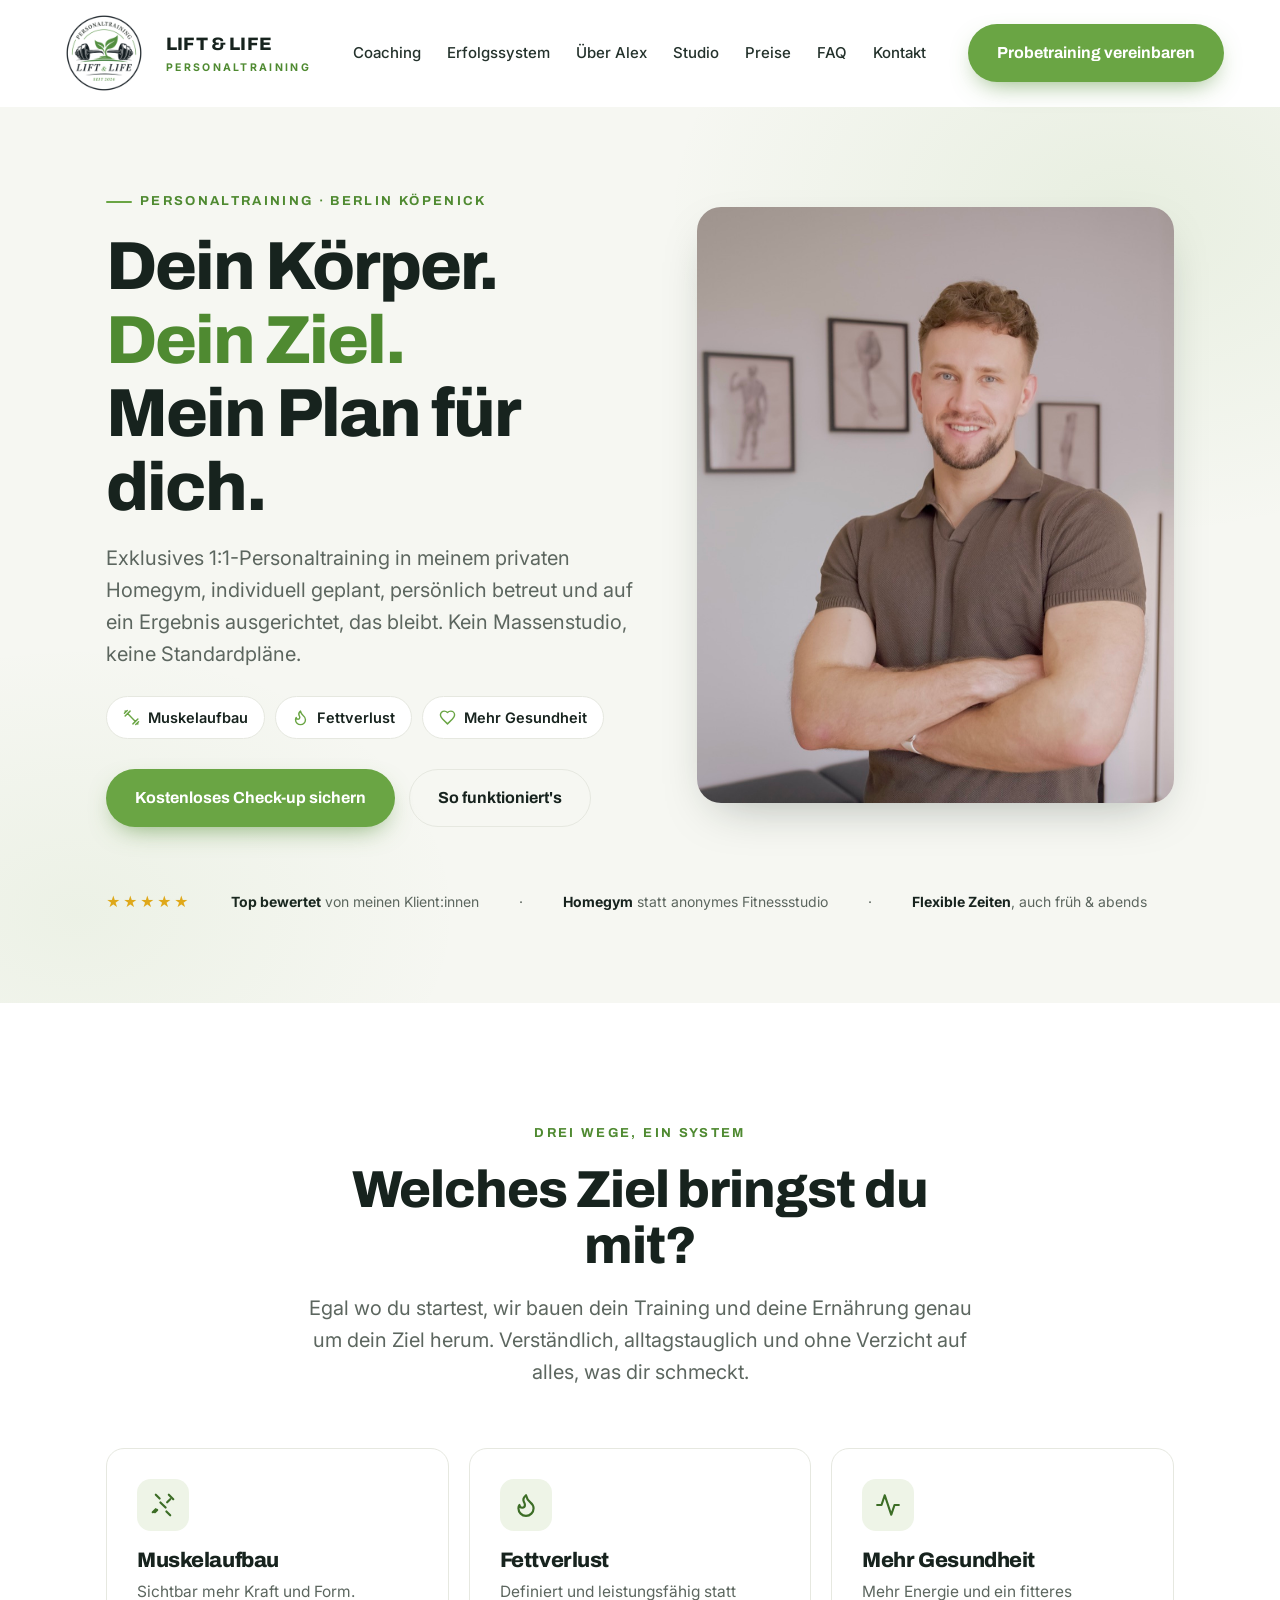
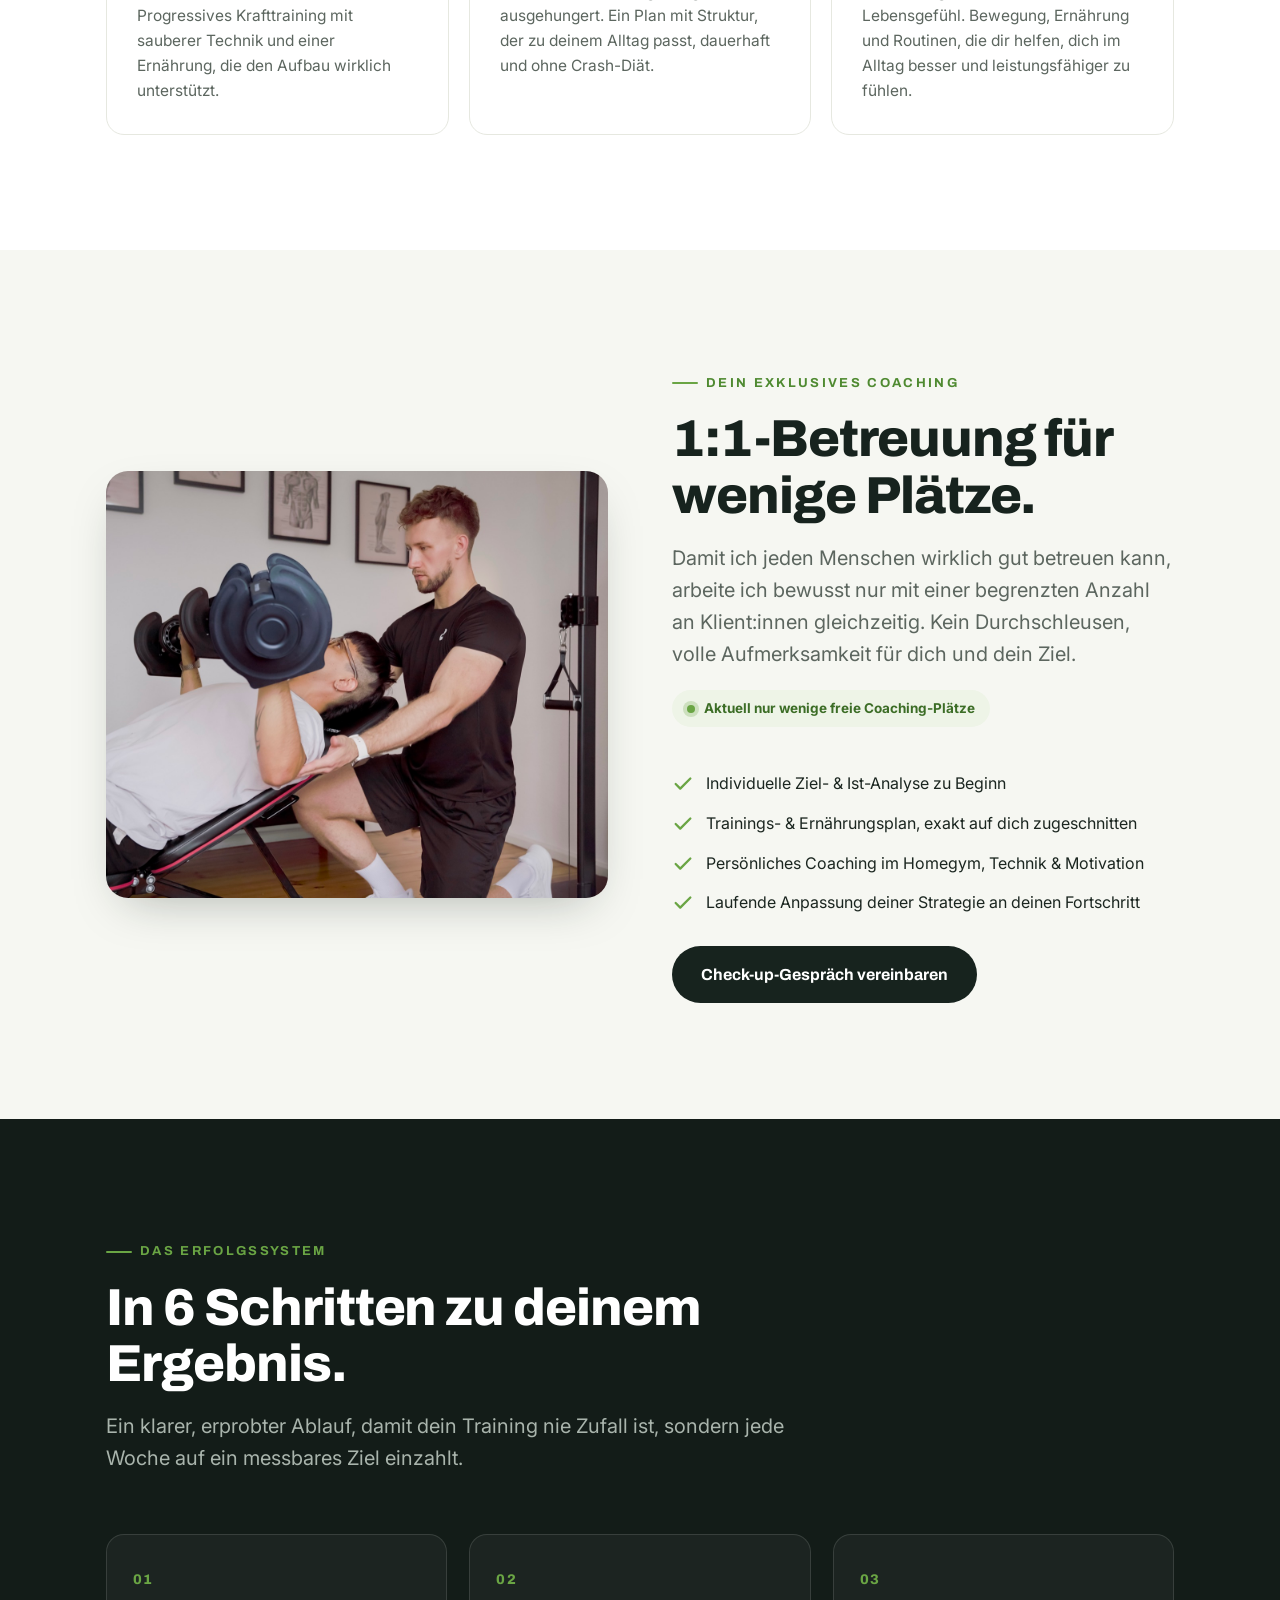
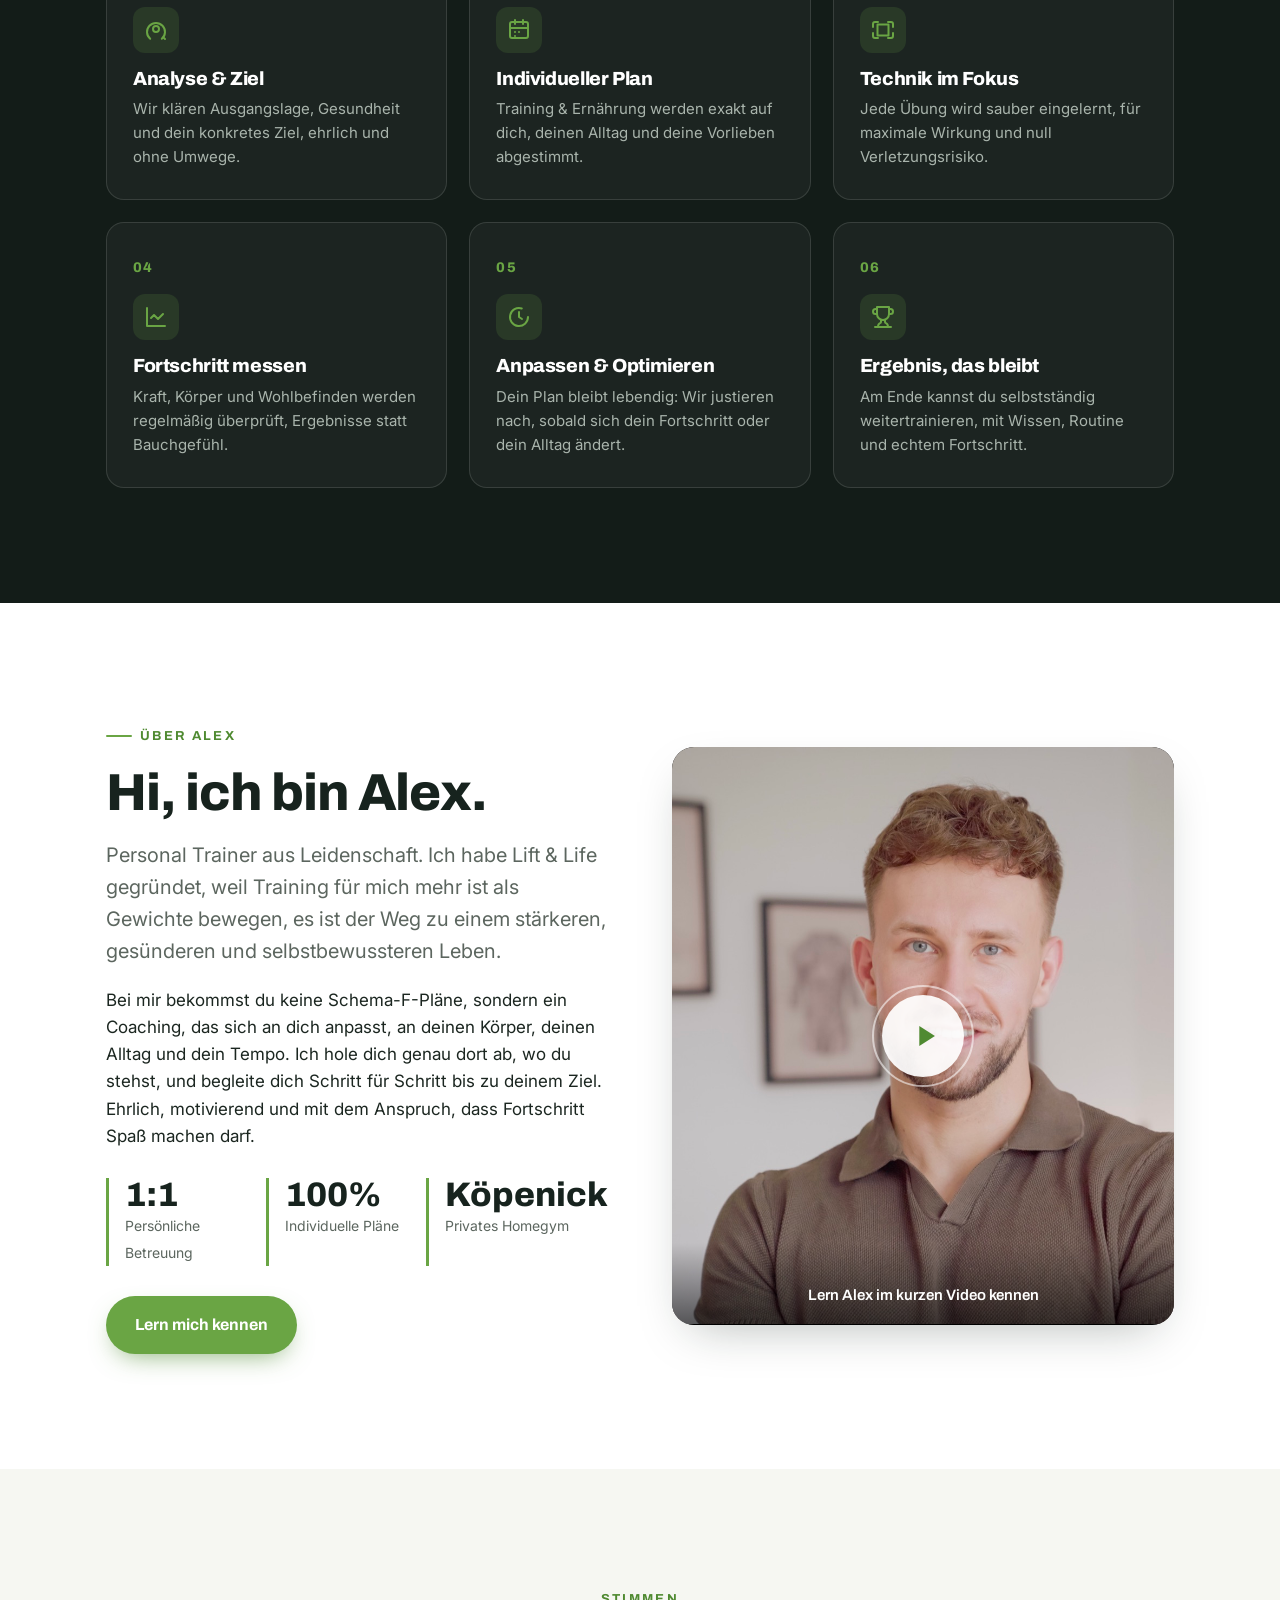
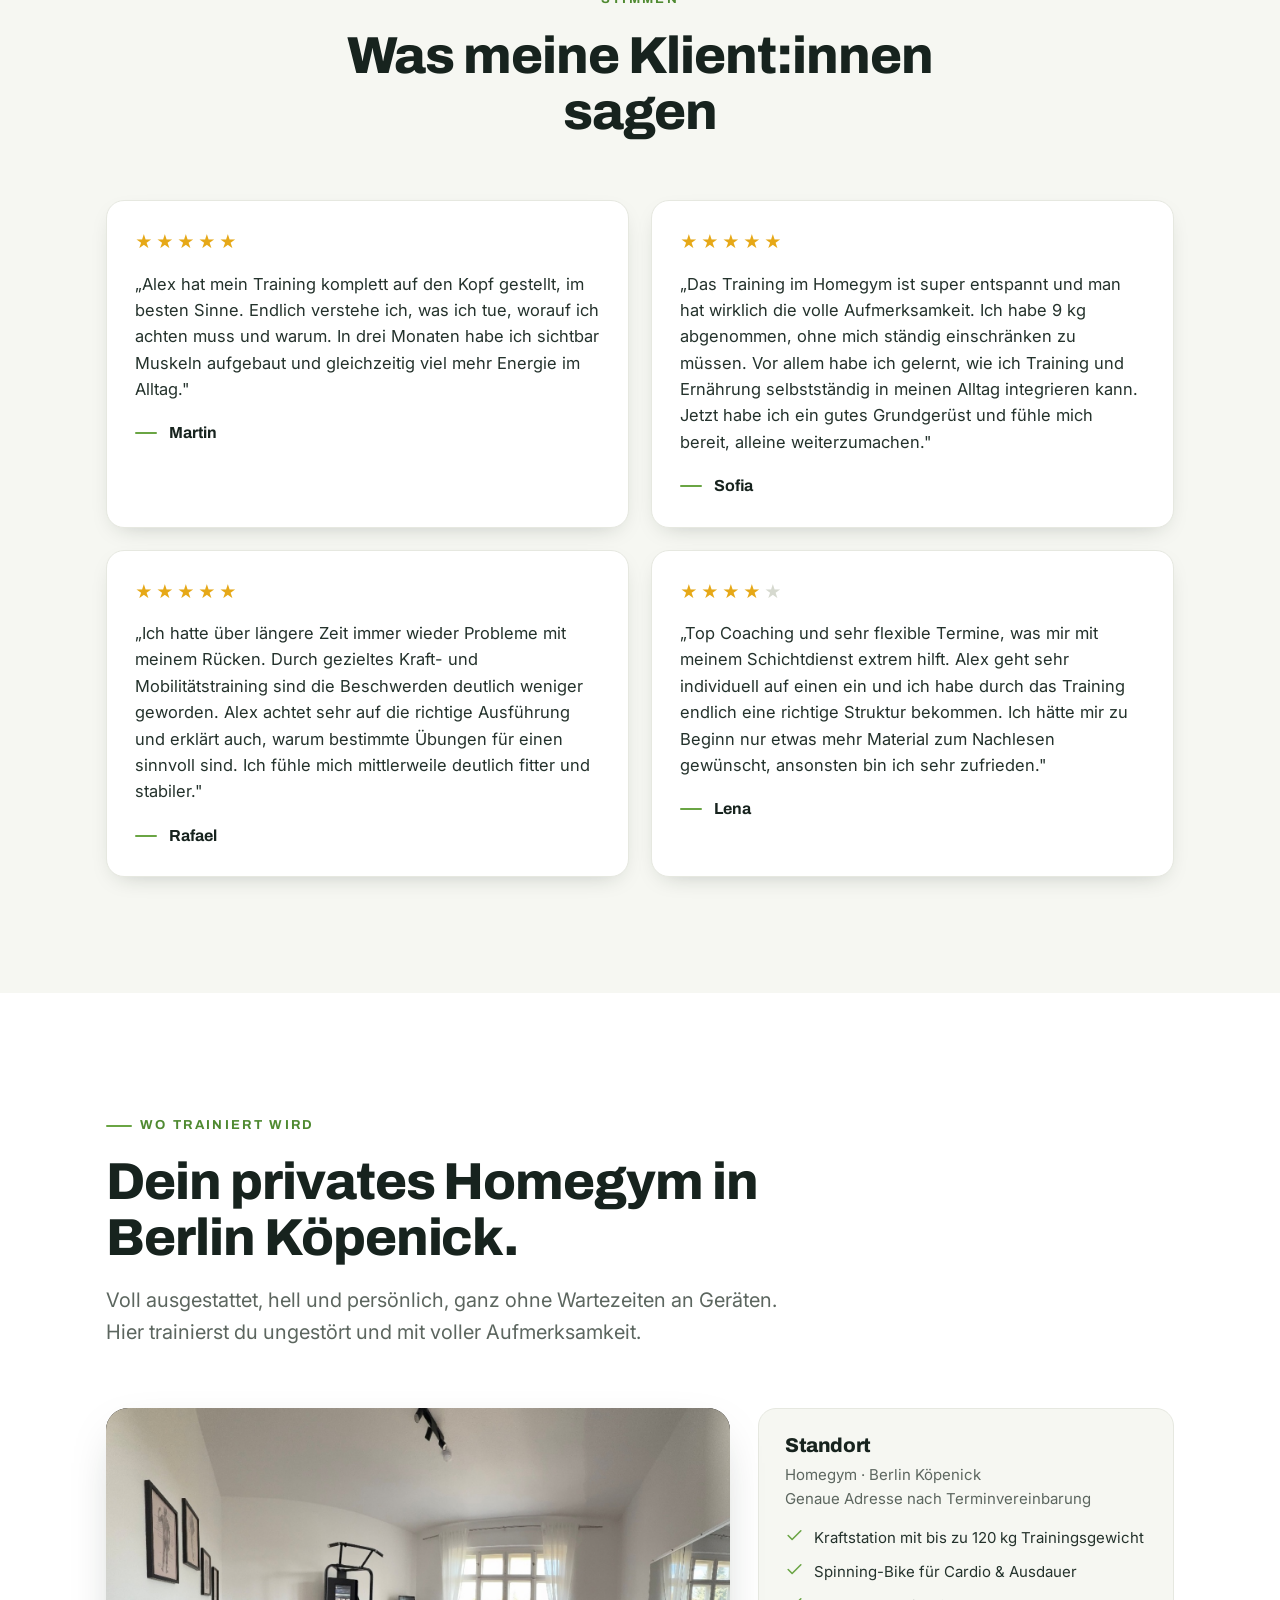
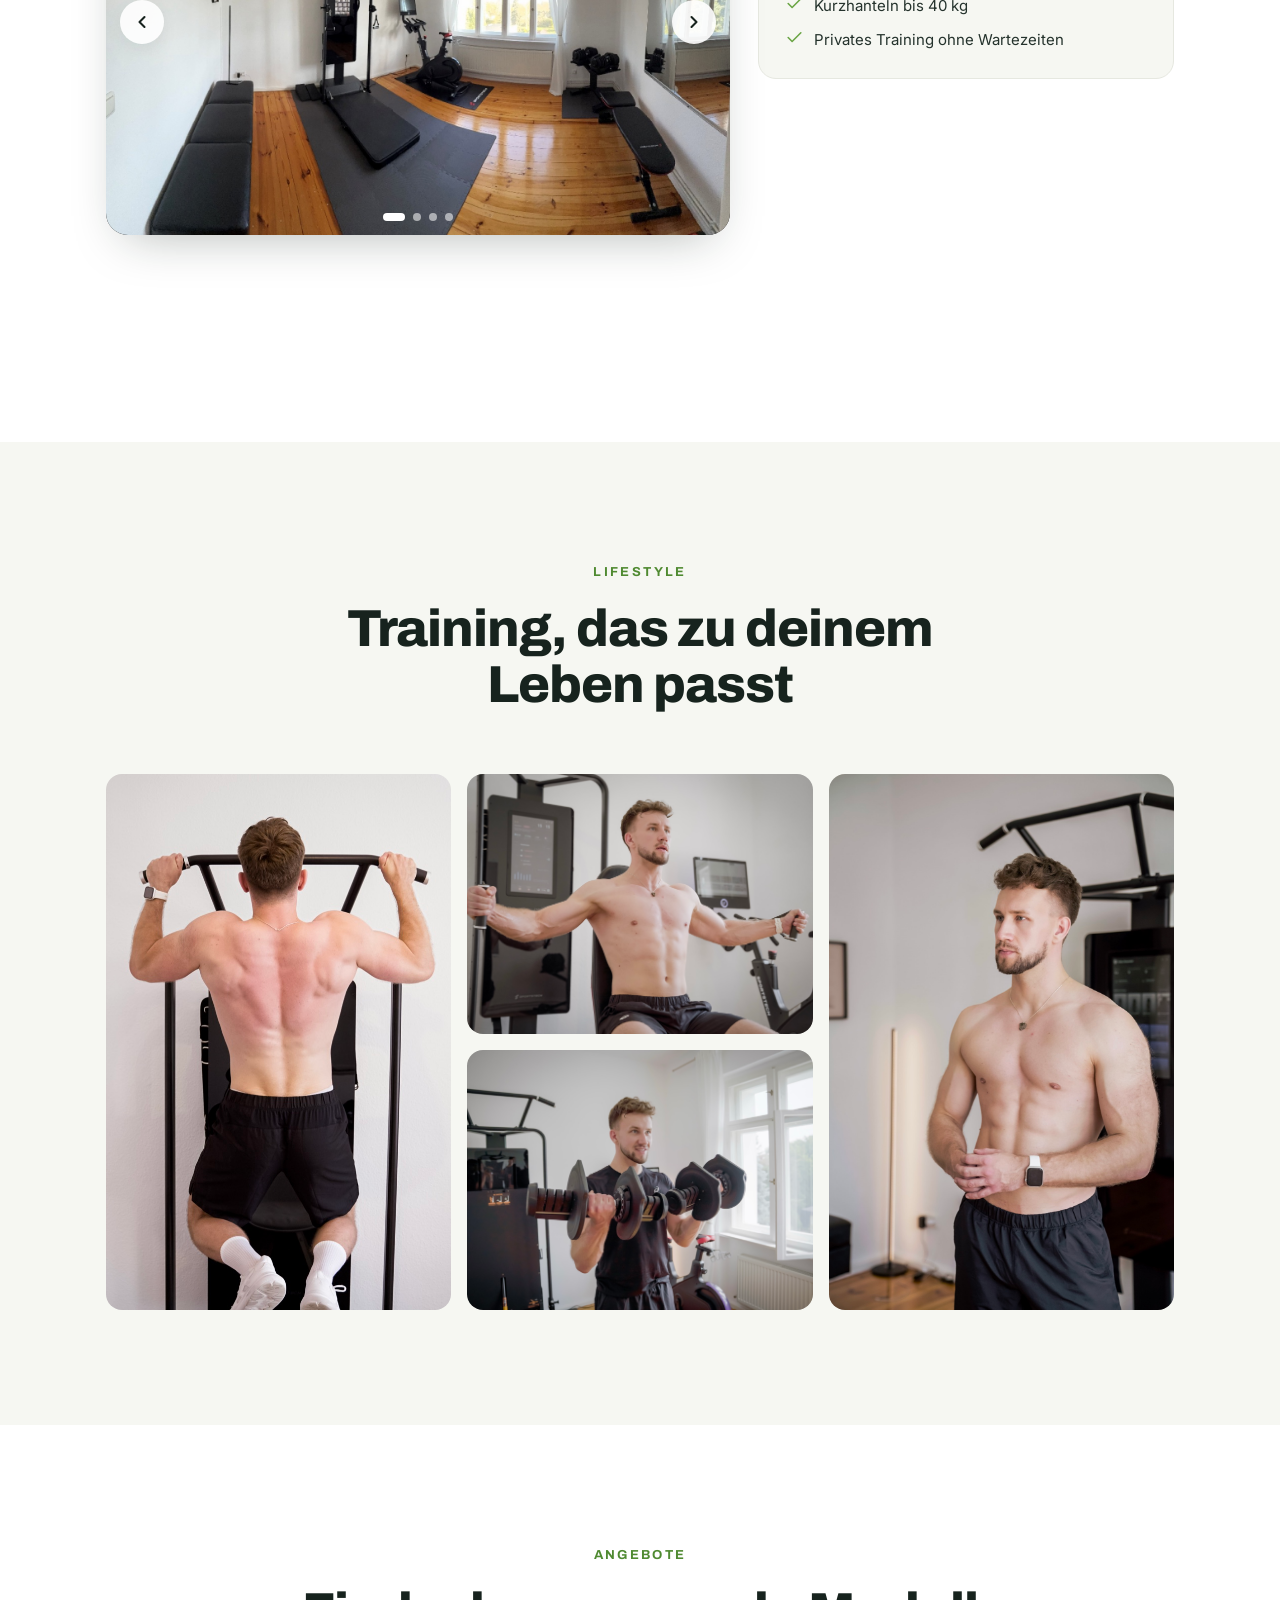
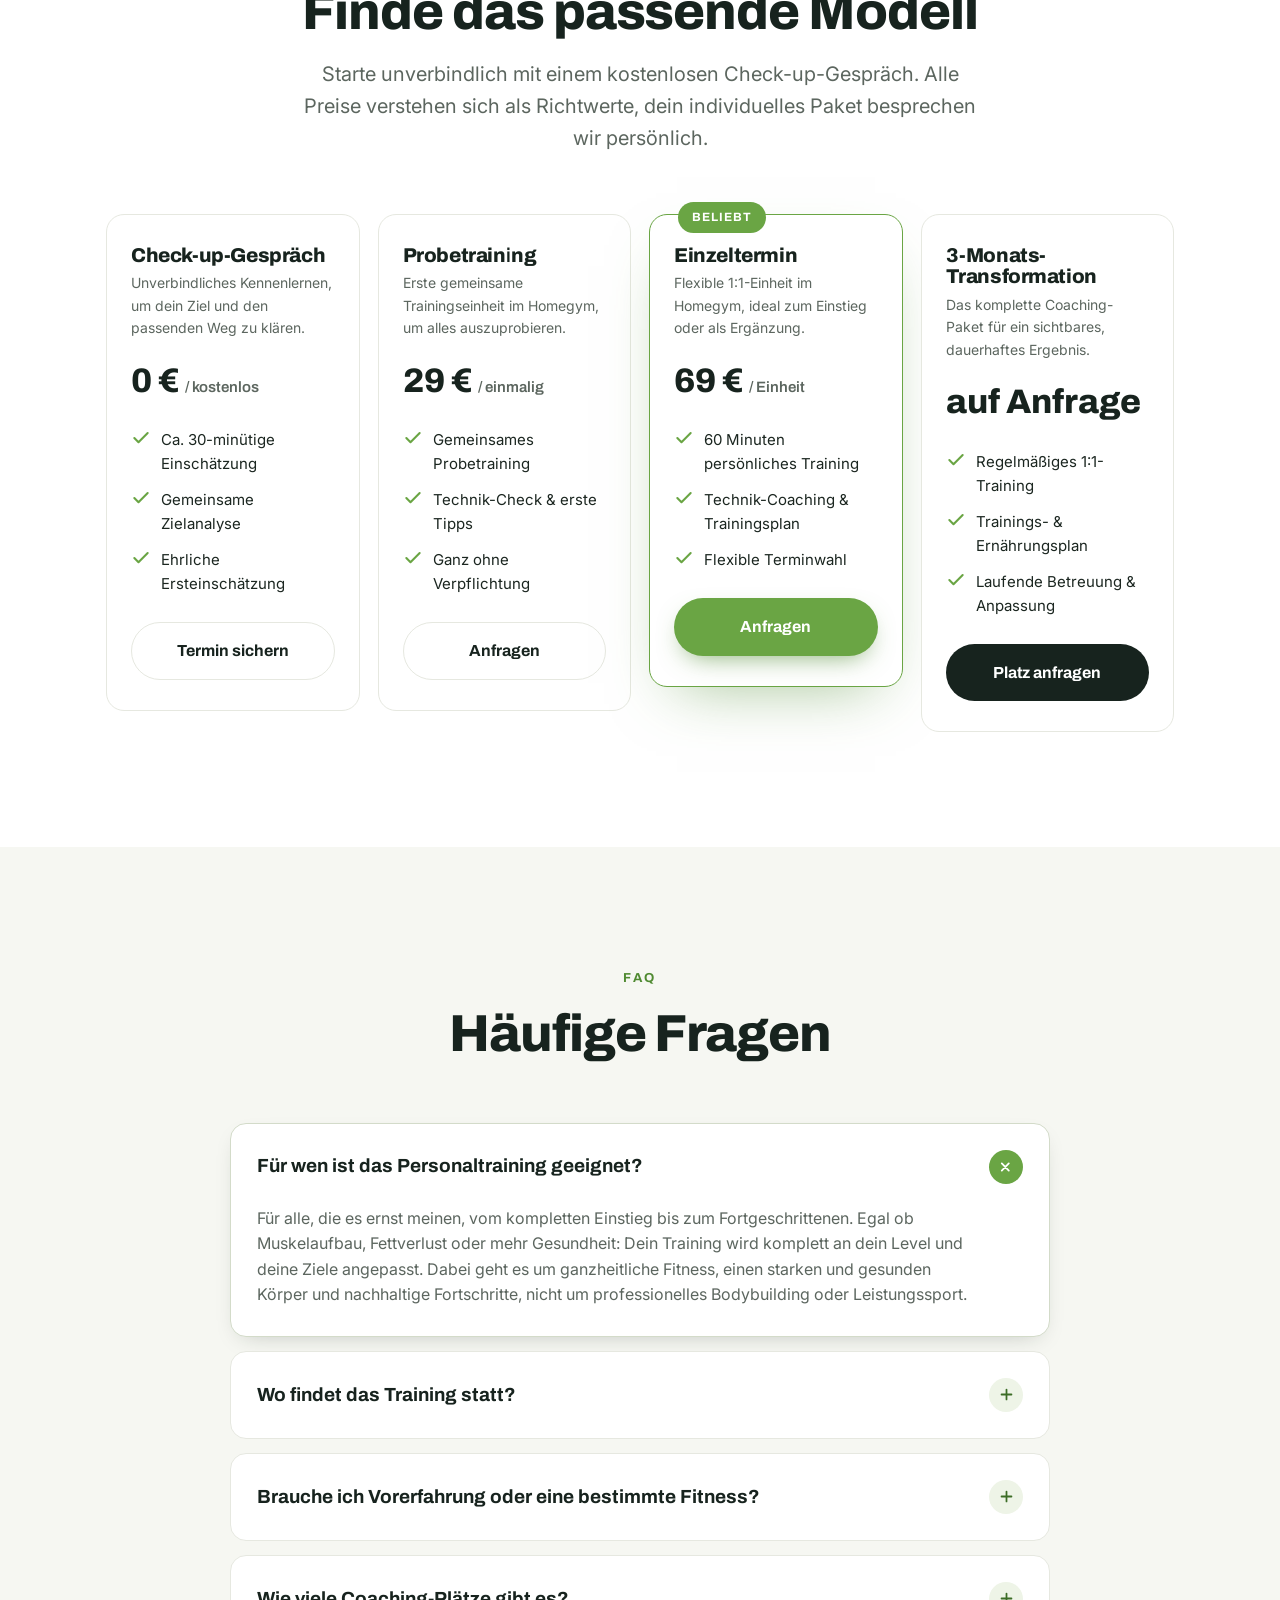
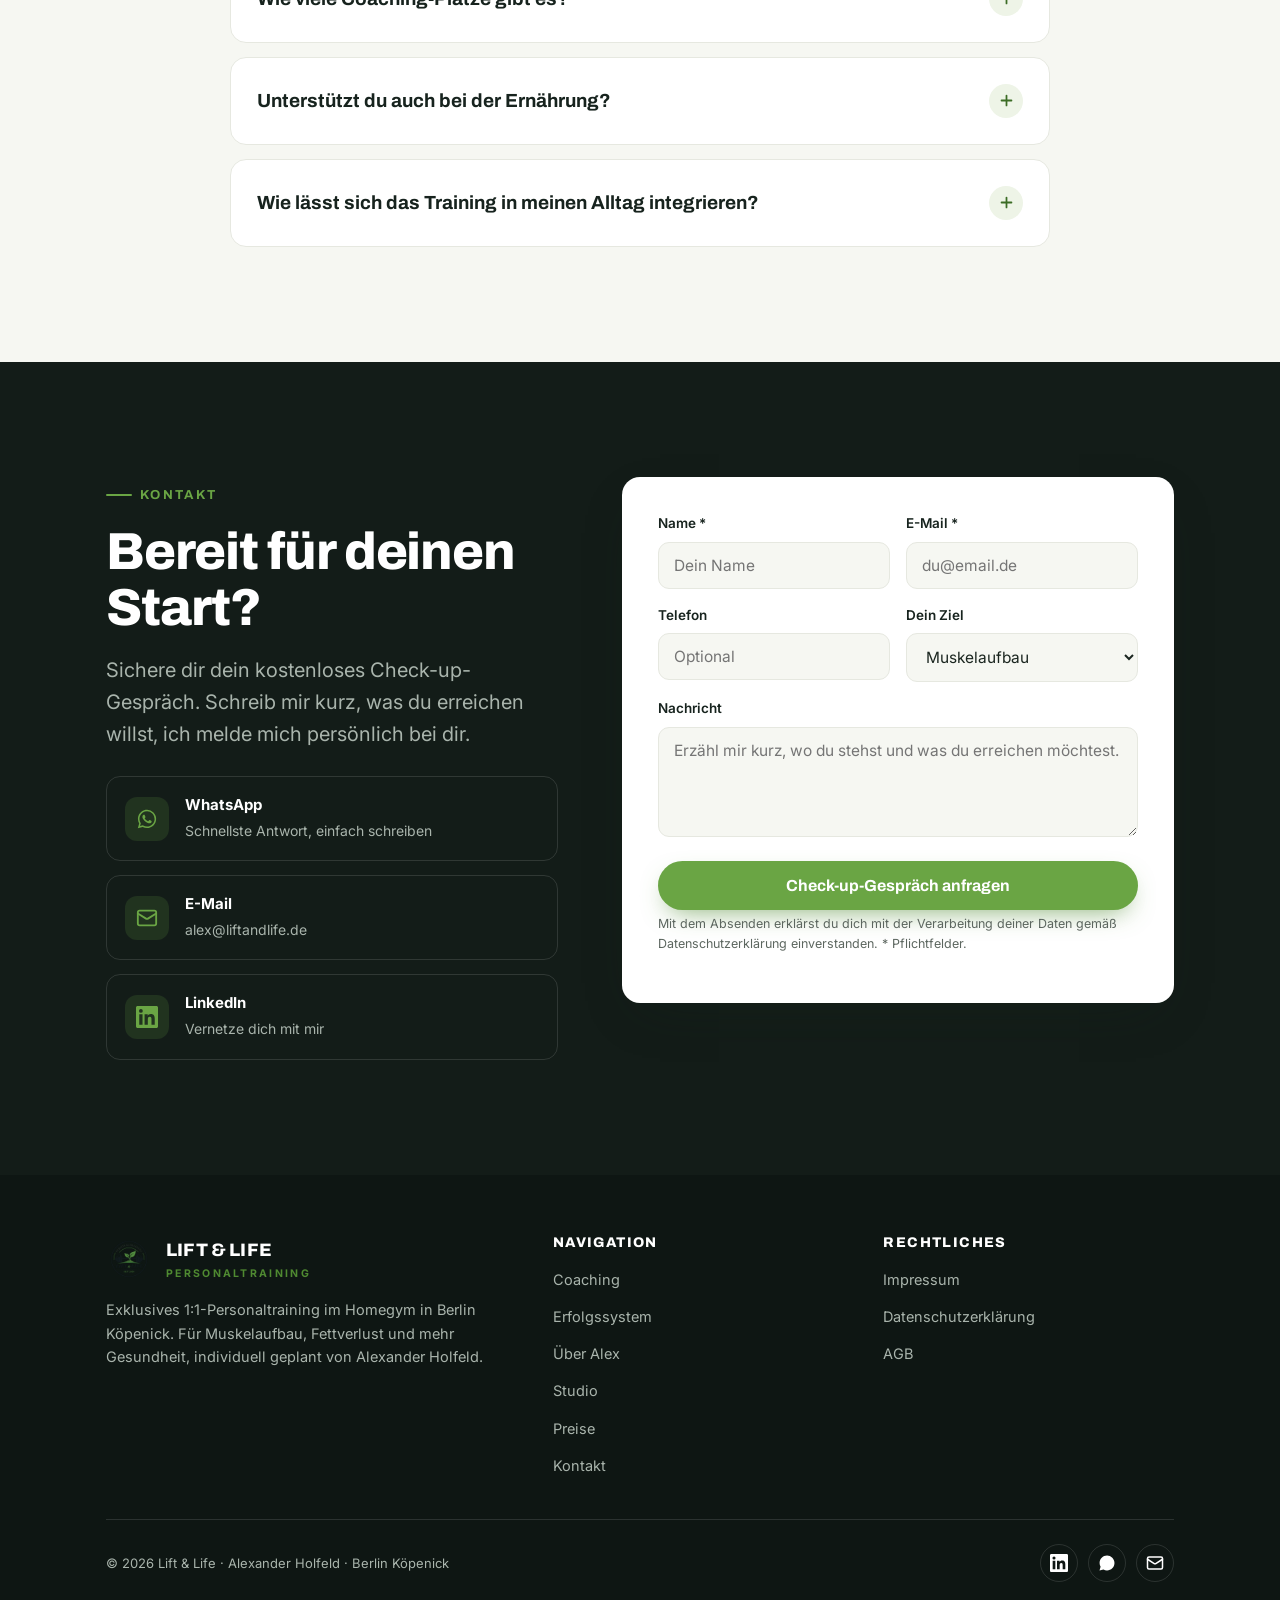
==== commit 9aa5bd62: "Anfrageformular via Web3Forms echt zustellbar gemacht Co-Authored-By: Claude Opus 4.8 <noreply@anthr" ====
--- a/index.html
+++ b/index.html
@@ -426,6 +426,11 @@
     </div>
     <div class="reveal">
       <form class="form" id="contactForm" novalidate>
+        <!-- Web3Forms: kostenlosen Access Key auf https://web3forms.com holen und hier einsetzen -->
+        <input type="hidden" name="access_key" value="735c365a-3a67-4872-8a33-dacd29363217">
+        <input type="hidden" name="subject" value="Neue Anfrage über liftandlife.de">
+        <input type="hidden" name="from_name" value="Lift & Life Website">
+        <input type="checkbox" name="botcheck" tabindex="-1" autocomplete="off" style="display:none !important">
         <div class="form-fields" id="formFields">
           <div class="form-row">
             <div class="field"><label for="name">Name *</label><input id="name" name="name" type="text" required placeholder="Dein Name"></div>
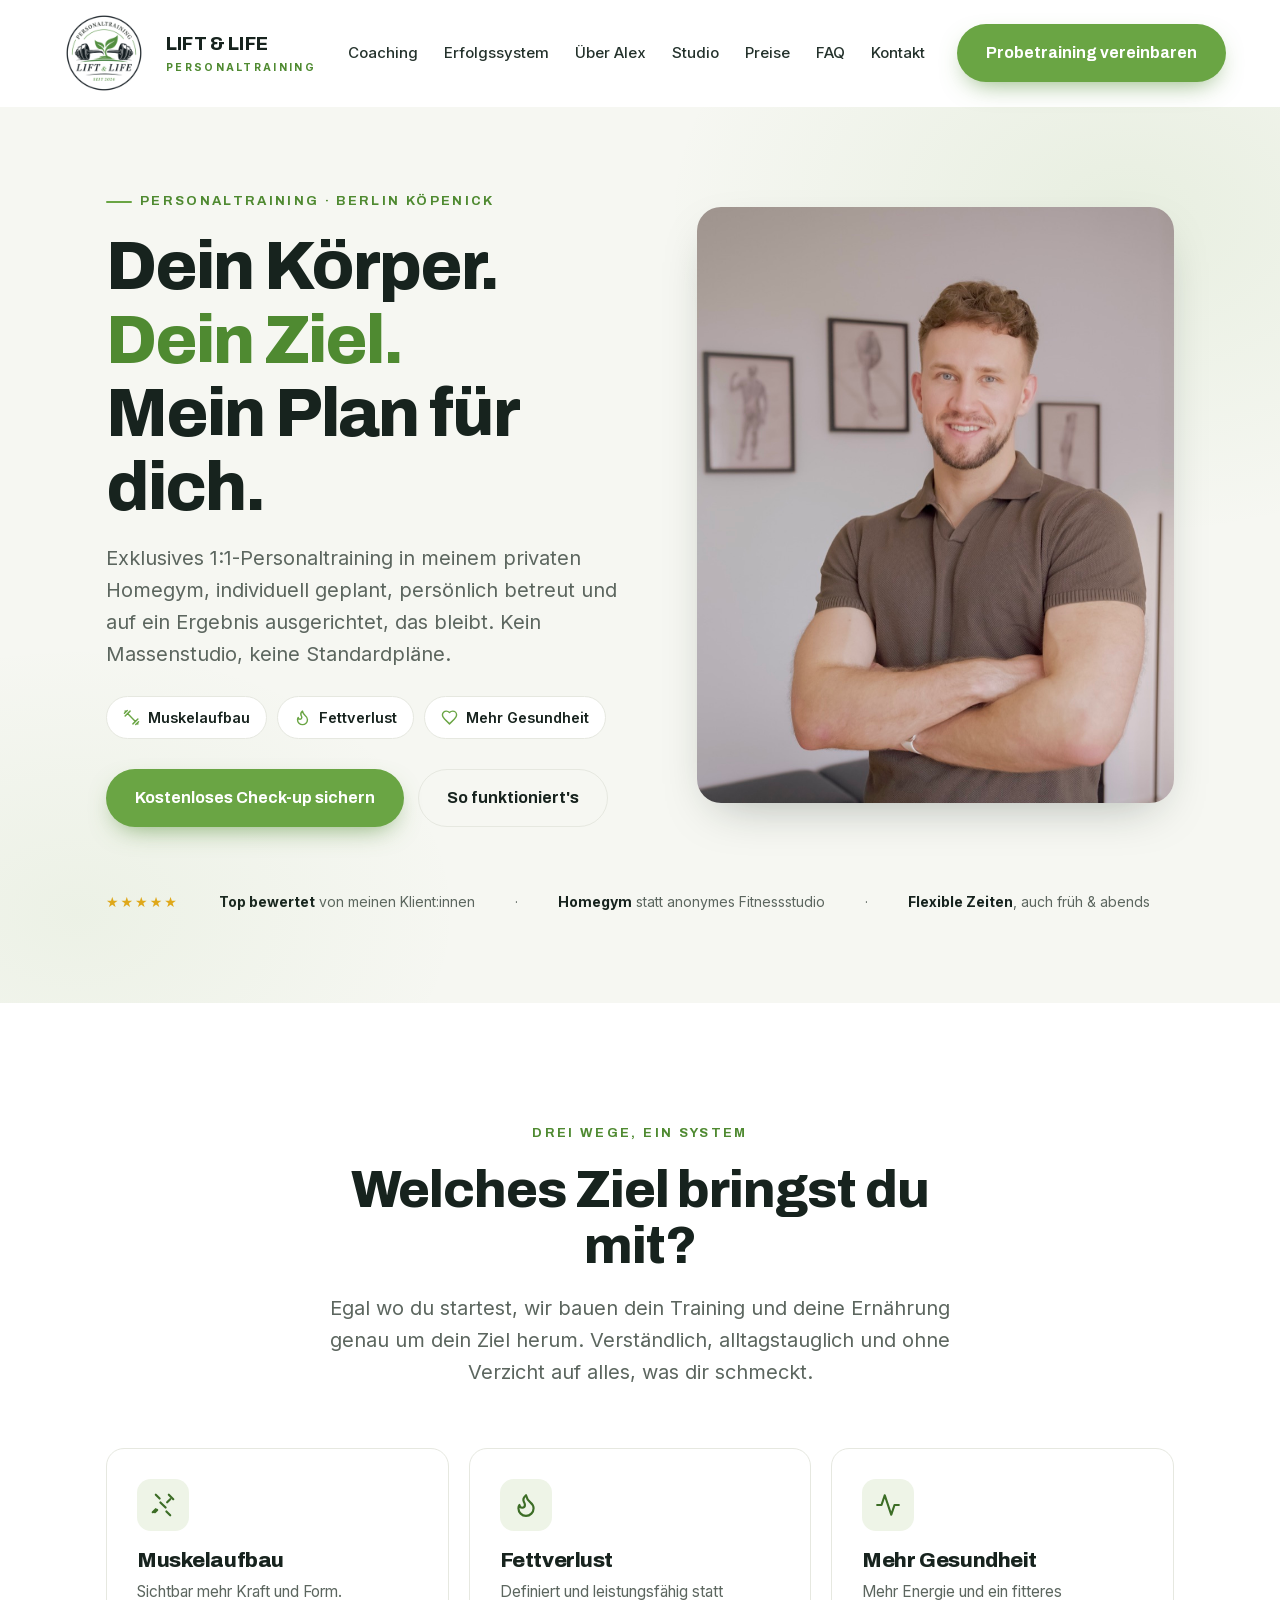
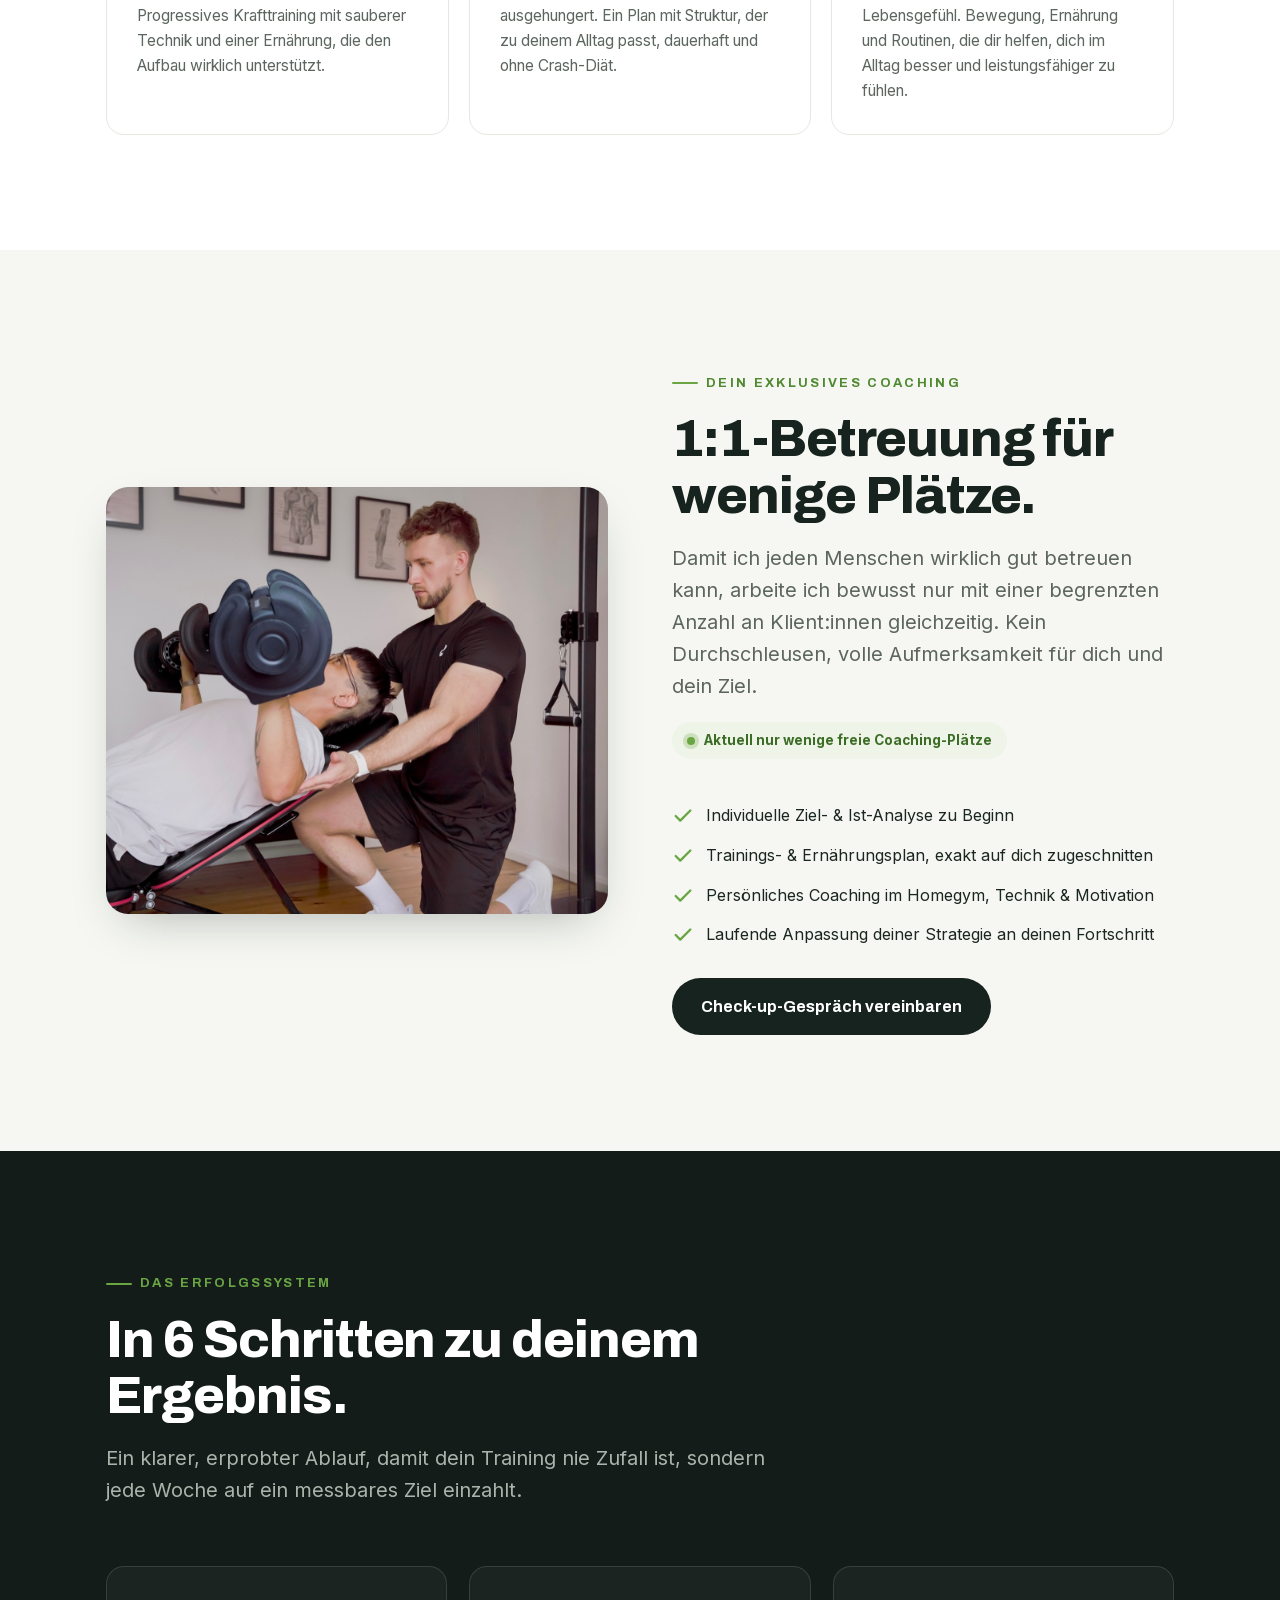
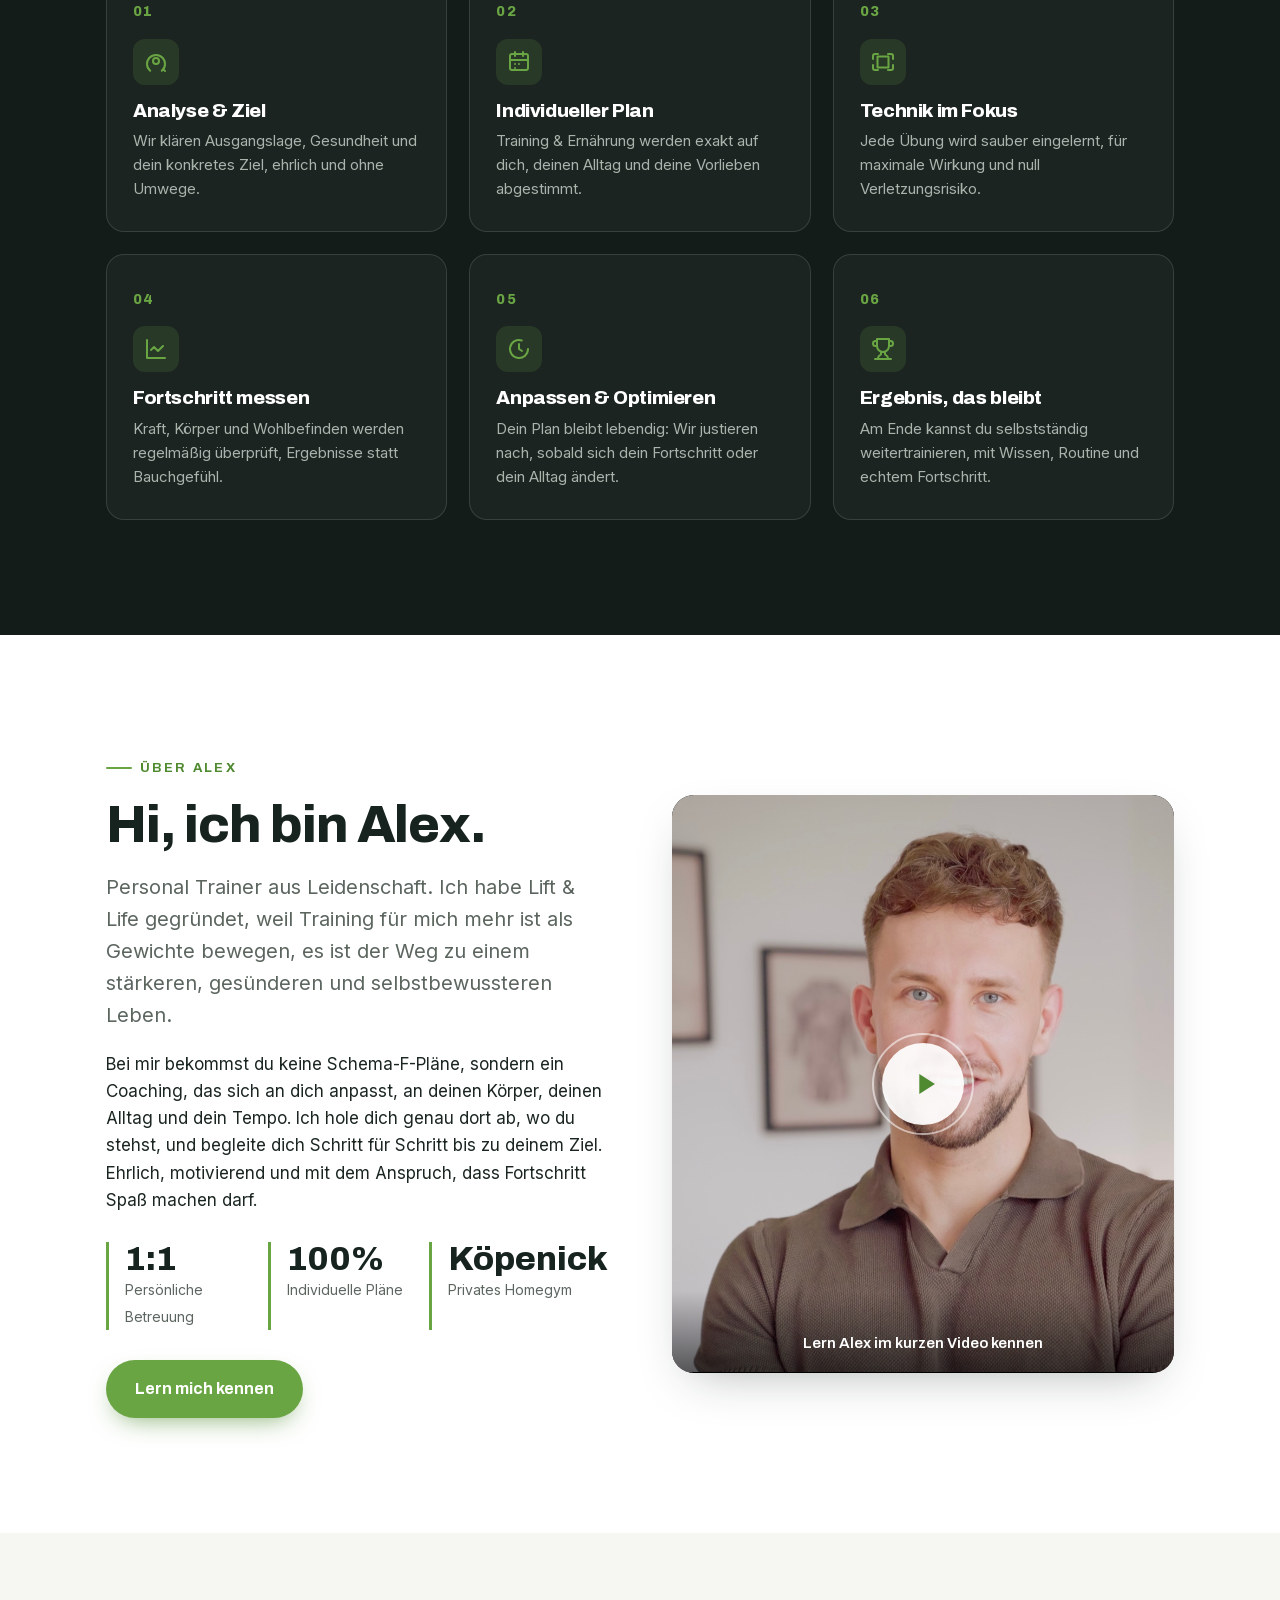
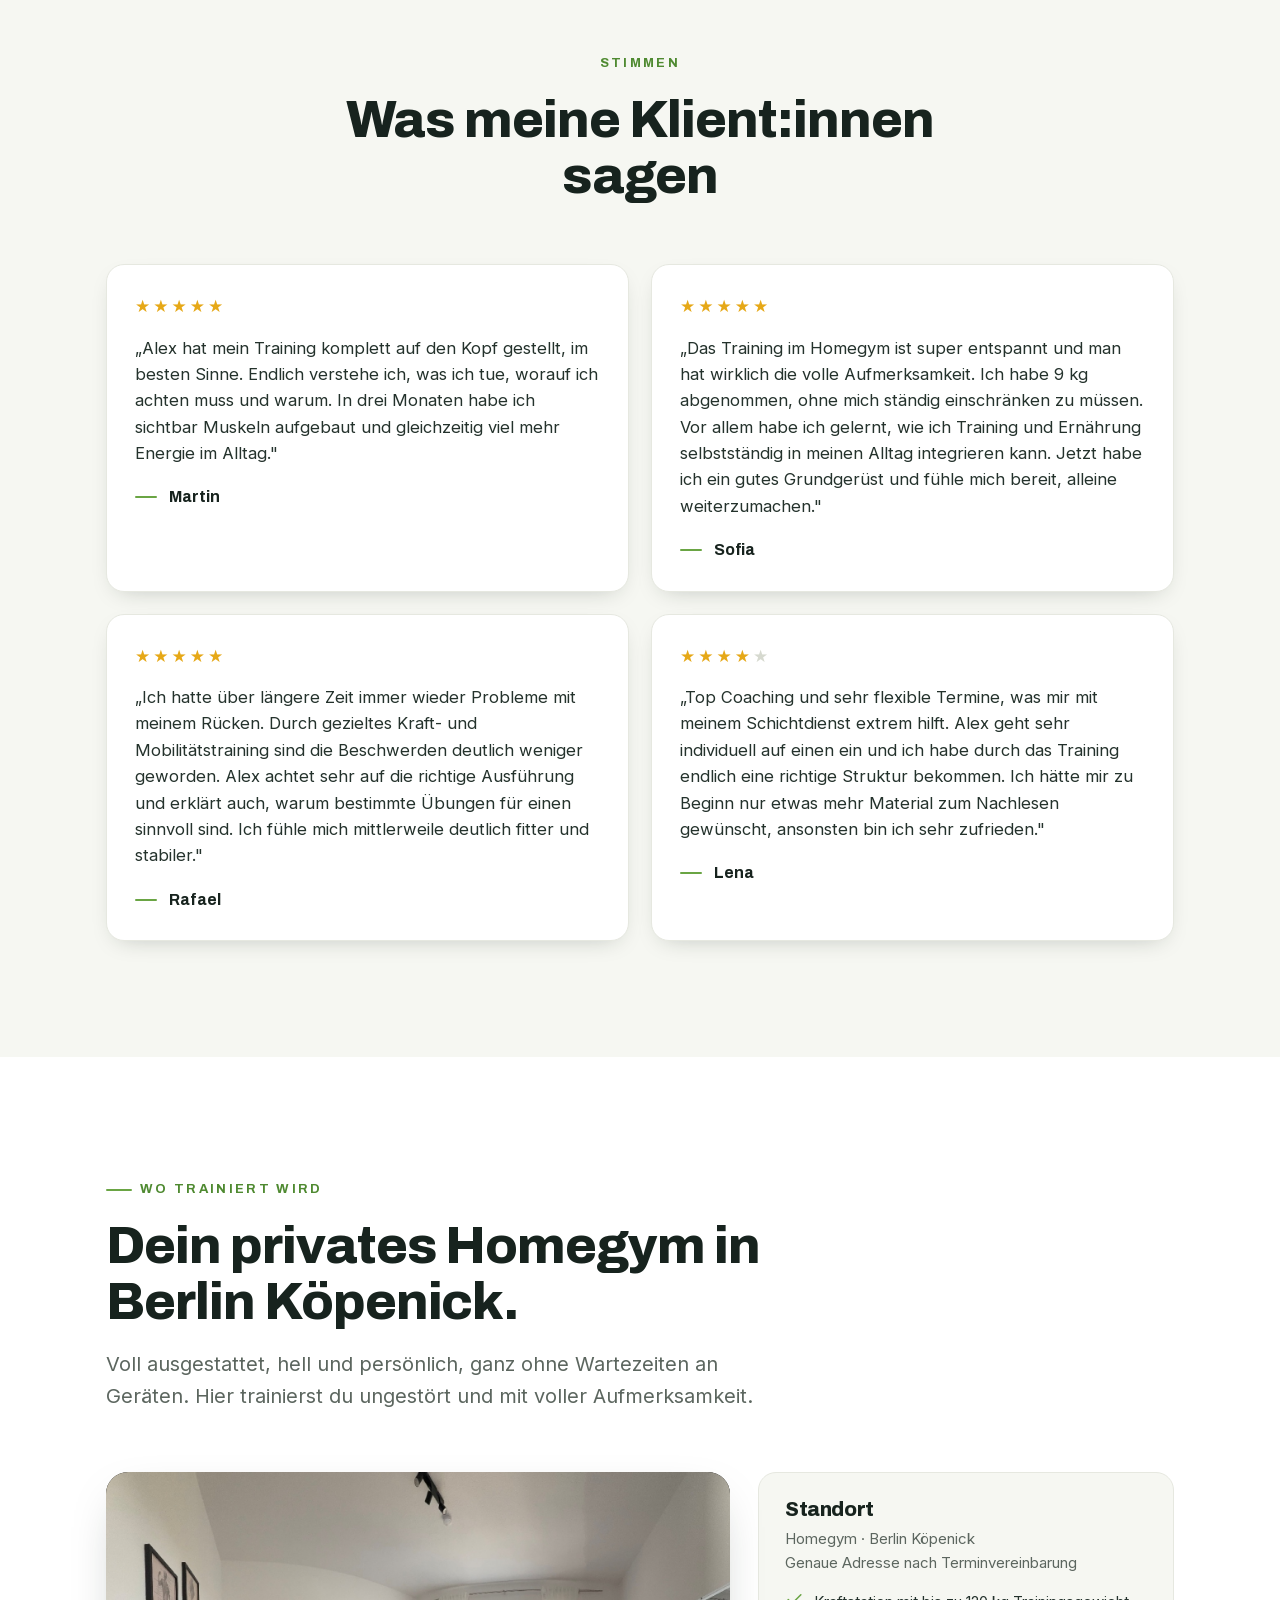
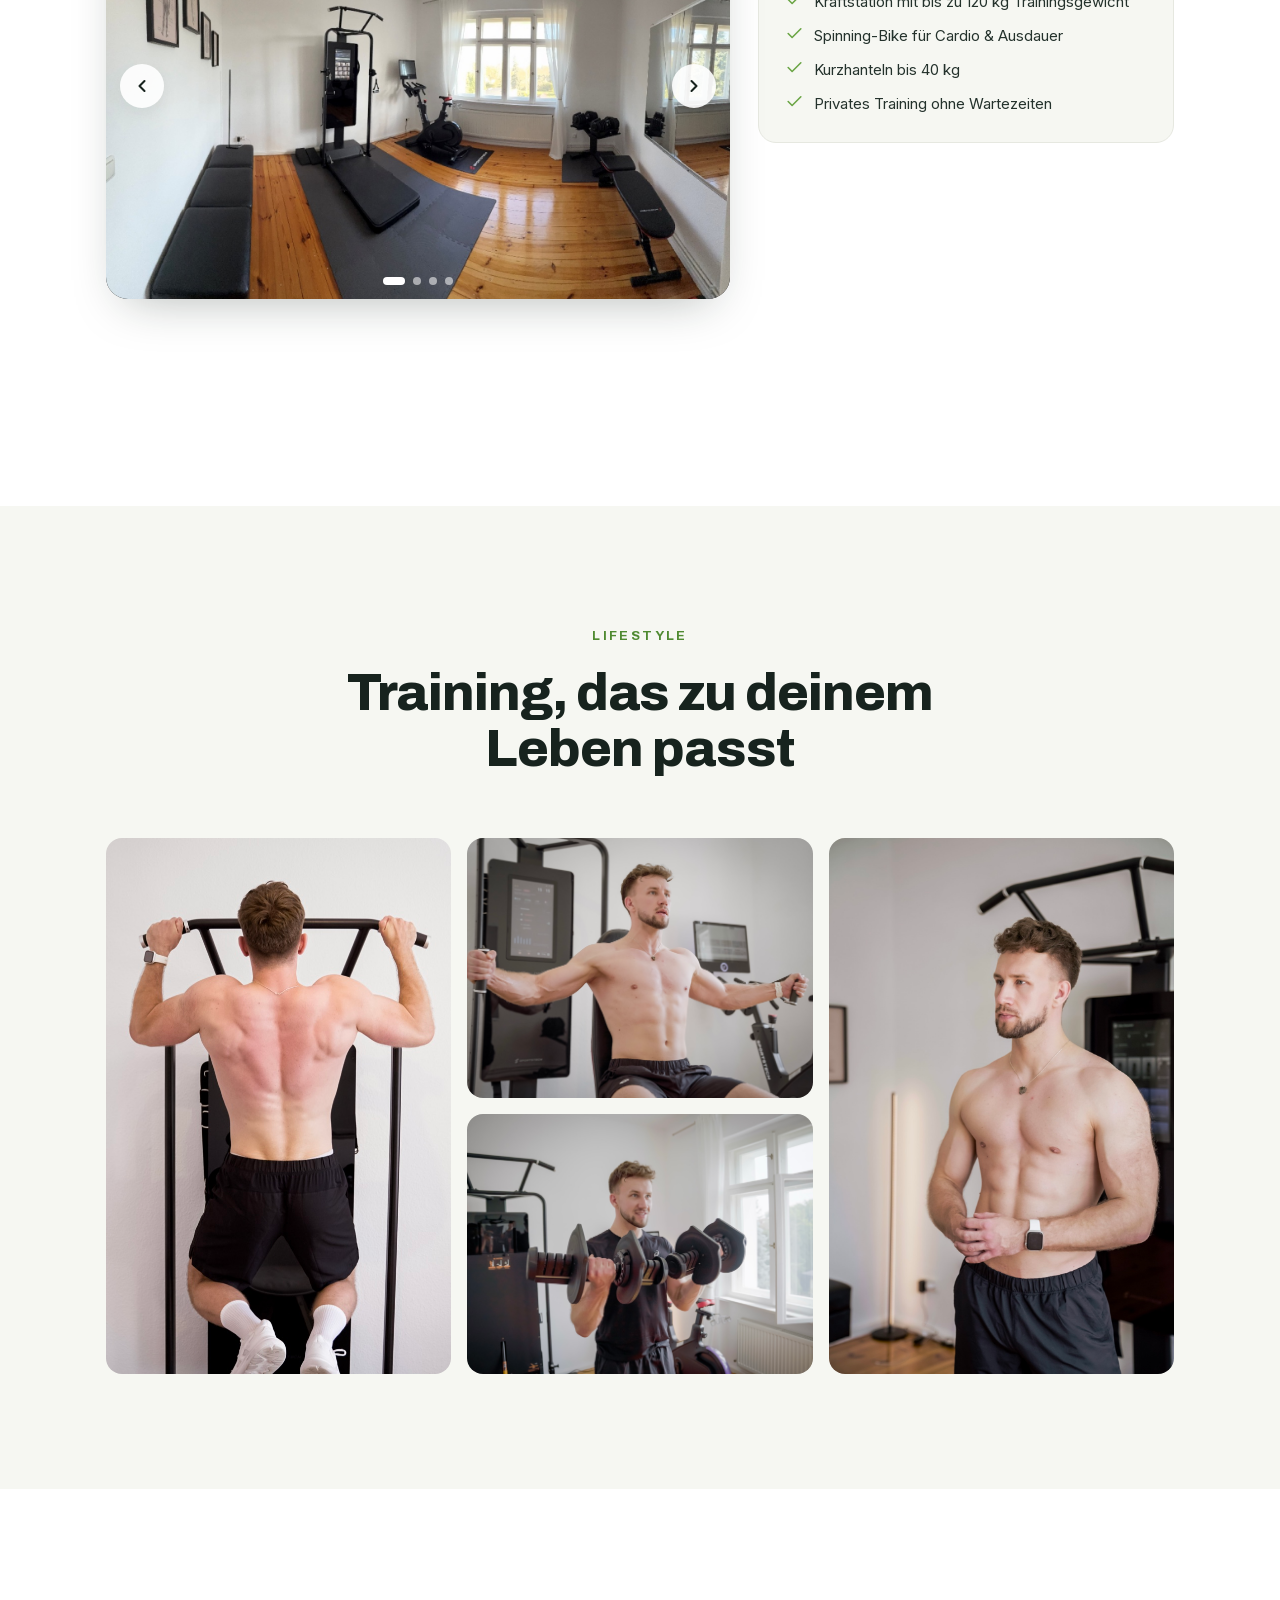
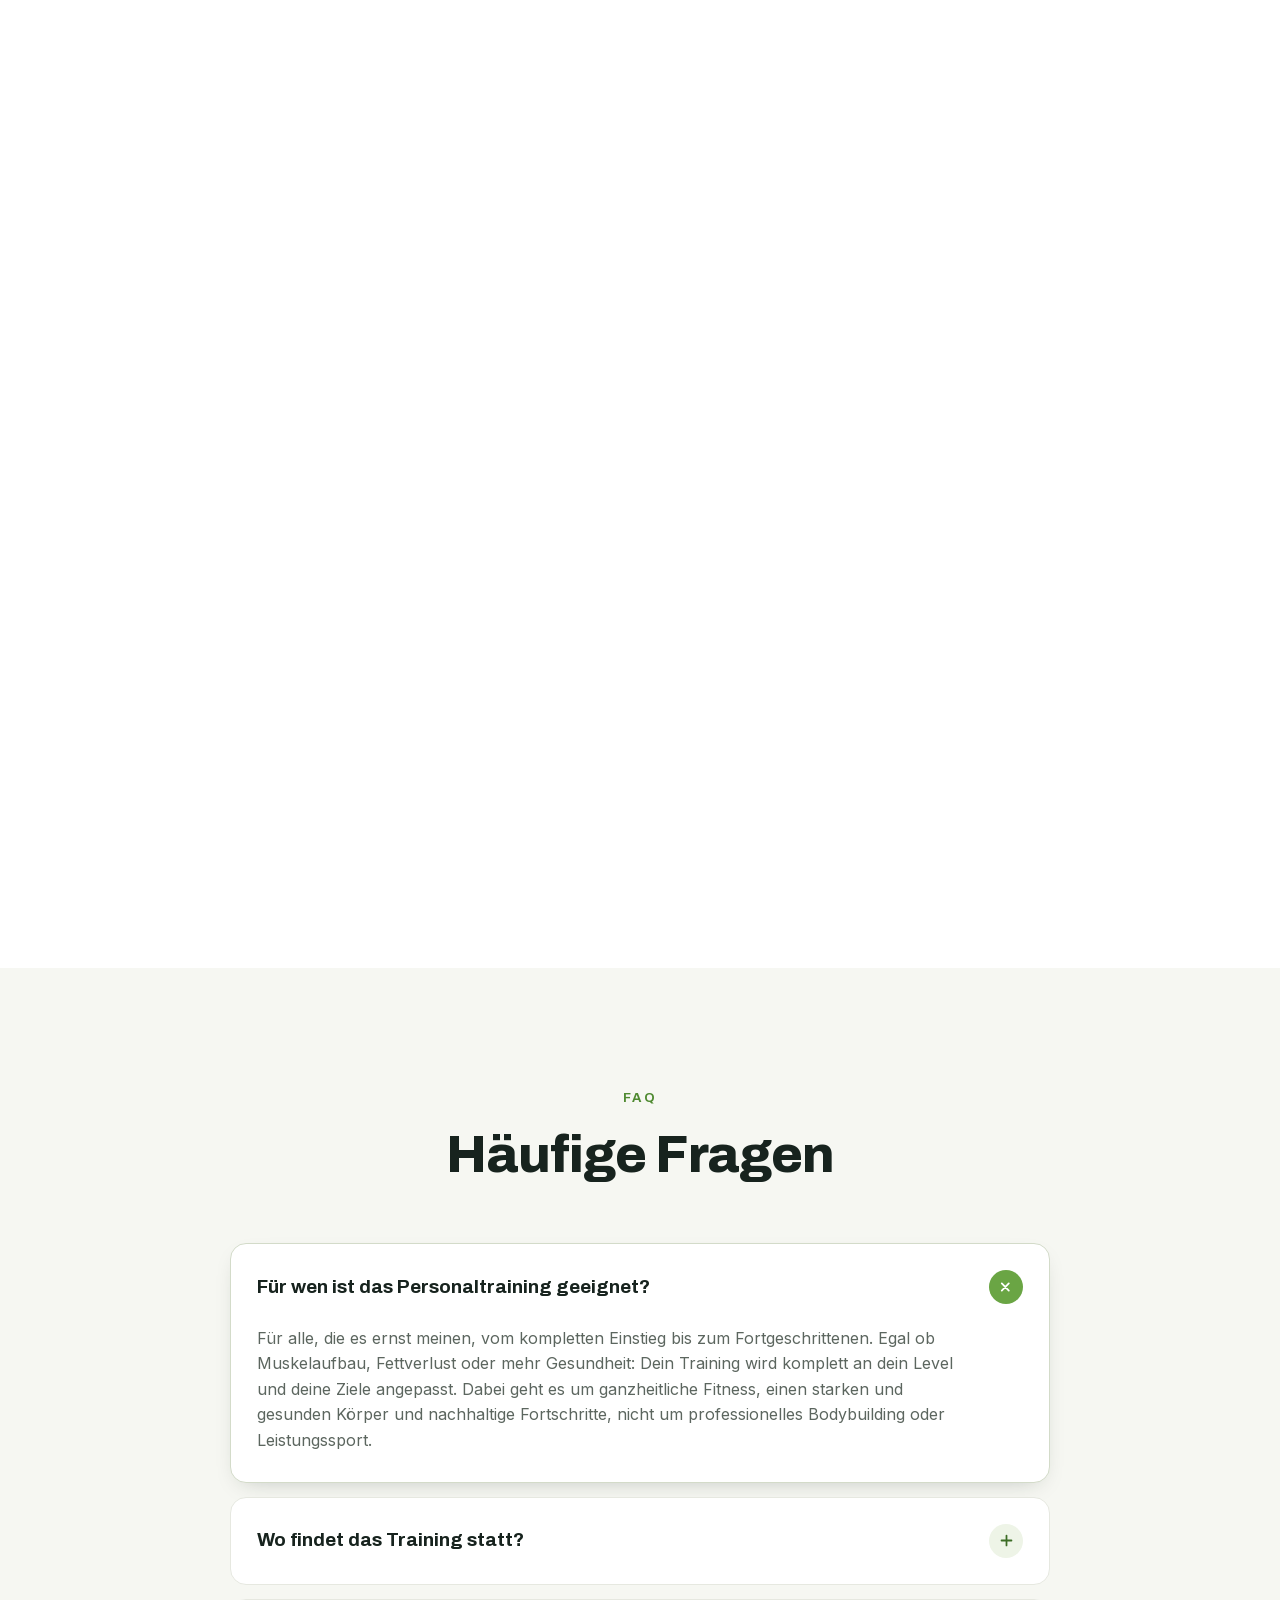
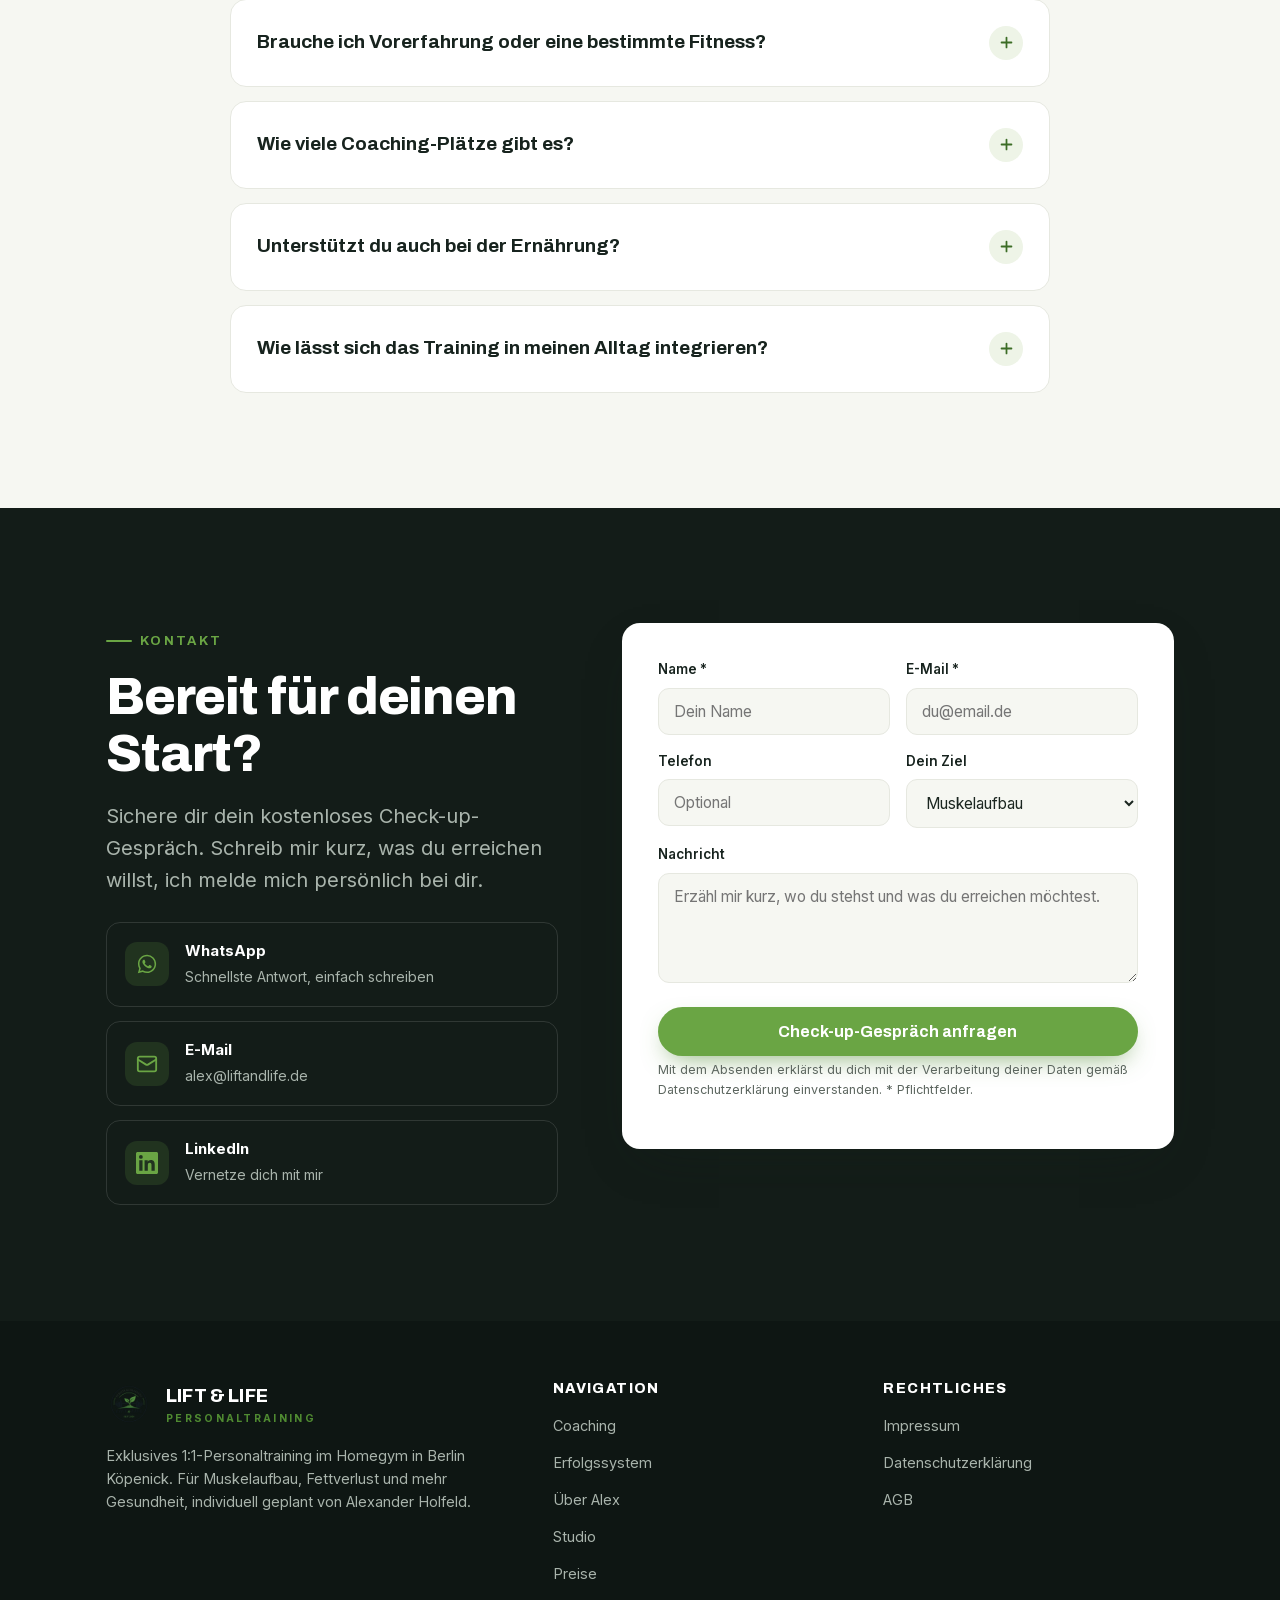
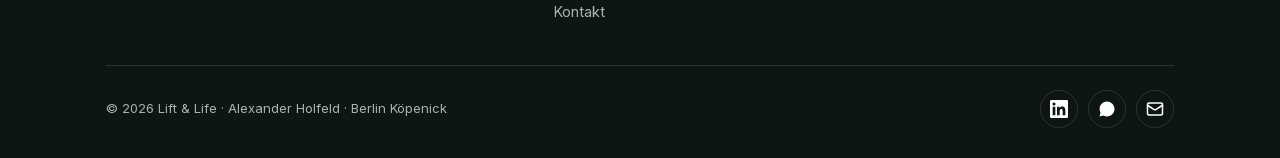
==== commit 4eb2bba9: "Rechtsseiten (Impressum/Datenschutz/AGB), Sportstech-Rabatt-Popup, Schriften selbst gehostet (DSGVO)" ====
--- a/index.html
+++ b/index.html
@@ -10,9 +10,7 @@
 <meta property="og:description" content="Dein exklusives 1:1 Coaching für Muskelaufbau, Fettverlust & mehr Gesundheit.">
 <meta property="og:type" content="website">
 <link rel="icon" href="assets/img/logo-nav.png">
-<link rel="preconnect" href="https://fonts.googleapis.com">
-<link rel="preconnect" href="https://fonts.gstatic.com" crossorigin>
-<link href="https://fonts.googleapis.com/css2?family=Archivo:wght@500;600;700;800&family=Inter:wght@400;500;600;700&display=swap" rel="stylesheet">
+<link rel="stylesheet" href="assets/css/fonts.css">
 <link rel="stylesheet" href="assets/css/styles.css">
 </head>
 <body>
@@ -488,9 +486,9 @@
       <div>
         <h4>Rechtliches</h4>
         <ul>
-          <li><a href="#">Impressum</a></li>
-          <li><a href="#">Datenschutzerklärung</a></li>
-          <li><a href="#">AGB</a></li>
+          <li><a href="impressum.html">Impressum</a></li>
+          <li><a href="datenschutz.html">Datenschutzerklärung</a></li>
+          <li><a href="agb.html">AGB</a></li>
         </ul>
       </div>
     </div>
@@ -505,6 +503,22 @@
   </div>
 </footer>
 
+<!-- ================= RABATT-POPUP (Sportstech) ================= -->
+<div class="promo-overlay" id="promoOverlay" role="dialog" aria-modal="true" aria-labelledby="promoTitle">
+  <div class="promo">
+    <button class="close" id="promoClose" aria-label="Schließen"><svg viewBox="0 0 24 24" fill="none" stroke="currentColor" stroke-width="2.5" stroke-linecap="round" stroke-linejoin="round"><path d="M18 6 6 18M6 6l12 12"/></svg></button>
+    <span class="badge">🏋️ 15% Rabatt bei Sportstech</span>
+    <h3 id="promoTitle">Vervollständige dein Homegym</h3>
+    <p>Du willst dir zu Hause dein eigenes Setup aufbauen? Bei <strong>sportstech.de</strong> bekommst du mit meinem Code <strong>15% Rabatt</strong> auf dein Equipment.</p>
+    <div class="code">
+      <b id="promoCode">ALEX15</b>
+      <button class="copy" id="promoCopy" type="button">Code kopieren</button>
+    </div>
+    <a class="btn btn--primary go" href="https://www.sportstech.de" target="_blank" rel="noopener sponsored">Zu sportstech.de →</a>
+    <small>Anzeige · Rabattcode einlösbar auf sportstech.de</small>
+  </div>
+</div>
+
 <script src="assets/js/main.js"></script>
 </body>
 </html>
--- a/assets/css/fonts.css
+++ b/assets/css/fonts.css
@@ -0,0 +1,15 @@
+/* Selbst gehostete Schriften (Google Fonts, latin, variable) – DSGVO-freundlich, keine Anfrage an Google */
+@font-face{
+  font-family:'Archivo';
+  font-style:normal;
+  font-weight:500 800;
+  font-display:swap;
+  src:url('../fonts/archivo.woff2') format('woff2');
+}
+@font-face{
+  font-family:'Inter';
+  font-style:normal;
+  font-weight:400 700;
+  font-display:swap;
+  src:url('../fonts/inter.woff2') format('woff2');
+}
--- a/assets/css/styles.css
+++ b/assets/css/styles.css
@@ -363,6 +363,59 @@
 .socials a { width: 38px; height: 38px; border-radius: 50%; border: 1px solid var(--line-ink); display: grid; place-items: center; color: #fff; transition: background .2s, border-color .2s; }
 .socials a:hover { background: var(--green); border-color: var(--green); }
 .socials svg { width: 18px; height: 18px; }
+
+/* ---------- legal pages ---------- */
+.legal-header { border-bottom: 1px solid var(--line); }
+.legal-wrap { max-width: 820px; margin: 0 auto; padding: clamp(48px, 7vw, 90px) 0 clamp(56px, 8vw, 100px); }
+.legal-wrap .back { display: inline-flex; align-items: center; gap: 8px; color: var(--green-dark); font-weight: 600; font-size: 15px; margin-bottom: 28px; }
+.legal-wrap .back svg { width: 18px; height: 18px; }
+.legal-wrap h1 { font-size: clamp(30px, 5vw, 46px); margin-bottom: 10px; }
+.legal-wrap h2 { font-size: clamp(20px, 3vw, 26px); margin: 40px 0 12px; }
+.legal-wrap h3 { font-size: 18px; margin: 24px 0 8px; }
+.legal-wrap p, .legal-wrap li { color: var(--ink-soft); font-size: 16px; line-height: 1.7; }
+.legal-wrap p { margin: 0 0 14px; }
+.legal-wrap ul { margin: 0 0 16px; padding-left: 22px; }
+.legal-wrap li { margin-bottom: 6px; }
+.legal-wrap a { color: var(--green-dark); text-decoration: underline; text-underline-offset: 2px; }
+.legal-wrap .muted { color: var(--muted); font-size: 14px; }
+.legal-wrap strong { color: var(--ink); }
+.legal-wrap .lead-date { color: var(--muted); font-size: 14px; margin-bottom: 30px; }
+
+/* ---------- promo popup ---------- */
+.promo-overlay {
+  position: fixed; inset: 0; z-index: 200; display: flex; align-items: center; justify-content: center;
+  padding: 20px; background: rgba(15,22,19,.55); backdrop-filter: blur(4px); -webkit-backdrop-filter: blur(4px);
+  opacity: 0; visibility: hidden; transition: opacity .3s ease, visibility .3s ease;
+}
+.promo-overlay.open { opacity: 1; visibility: visible; }
+.promo {
+  position: relative; width: 100%; max-width: 440px; background: #fff; border-radius: 22px;
+  padding: 40px 32px 32px; text-align: center; box-shadow: var(--shadow);
+  transform: translateY(16px) scale(.98); transition: transform .35s cubic-bezier(.2,.8,.2,1);
+}
+.promo-overlay.open .promo { transform: none; }
+.promo .close {
+  position: absolute; top: 14px; right: 14px; width: 34px; height: 34px; border: 0; border-radius: 50%;
+  background: var(--bg-soft); color: var(--ink); cursor: pointer; display: grid; place-items: center; transition: background .15s;
+}
+.promo .close:hover { background: #e9ebe3; }
+.promo .close svg { width: 18px; height: 18px; }
+.promo .badge { display: inline-flex; align-items: center; gap: 7px; background: var(--green-tint); color: var(--green-deep); font-weight: 700; font-size: 13px; padding: 7px 14px; border-radius: 100px; margin-bottom: 16px; }
+.promo h3 { font-size: 24px; margin-bottom: 10px; }
+.promo p { color: var(--muted); font-size: 15.5px; margin: 0 auto 22px; max-width: 30em; }
+.promo .code {
+  display: flex; align-items: center; justify-content: space-between; gap: 10px;
+  border: 2px dashed var(--green); border-radius: 14px; padding: 12px 12px 12px 18px; margin-bottom: 18px; background: #fafcf7;
+}
+.promo .code b { font-family: var(--font-head); font-weight: 800; font-size: 22px; letter-spacing: .08em; color: var(--ink); }
+.promo .copy {
+  border: 0; cursor: pointer; background: var(--ink); color: #fff; font-family: var(--font-head); font-weight: 700; font-size: 14px;
+  padding: 10px 16px; border-radius: 10px; transition: background .15s; white-space: nowrap;
+}
+.promo .copy:hover { background: var(--ink-soft); }
+.promo .copy.done { background: var(--green); }
+.promo .go { display: inline-flex; align-items: center; justify-content: center; gap: 8px; width: 100%; }
+.promo small { display: block; margin-top: 14px; color: var(--muted); font-size: 12px; }
 
 /* ---------- reveal animation ---------- */
 .reveal { opacity: 0; transform: translateY(24px); transition: opacity .7s ease, transform .7s ease; }
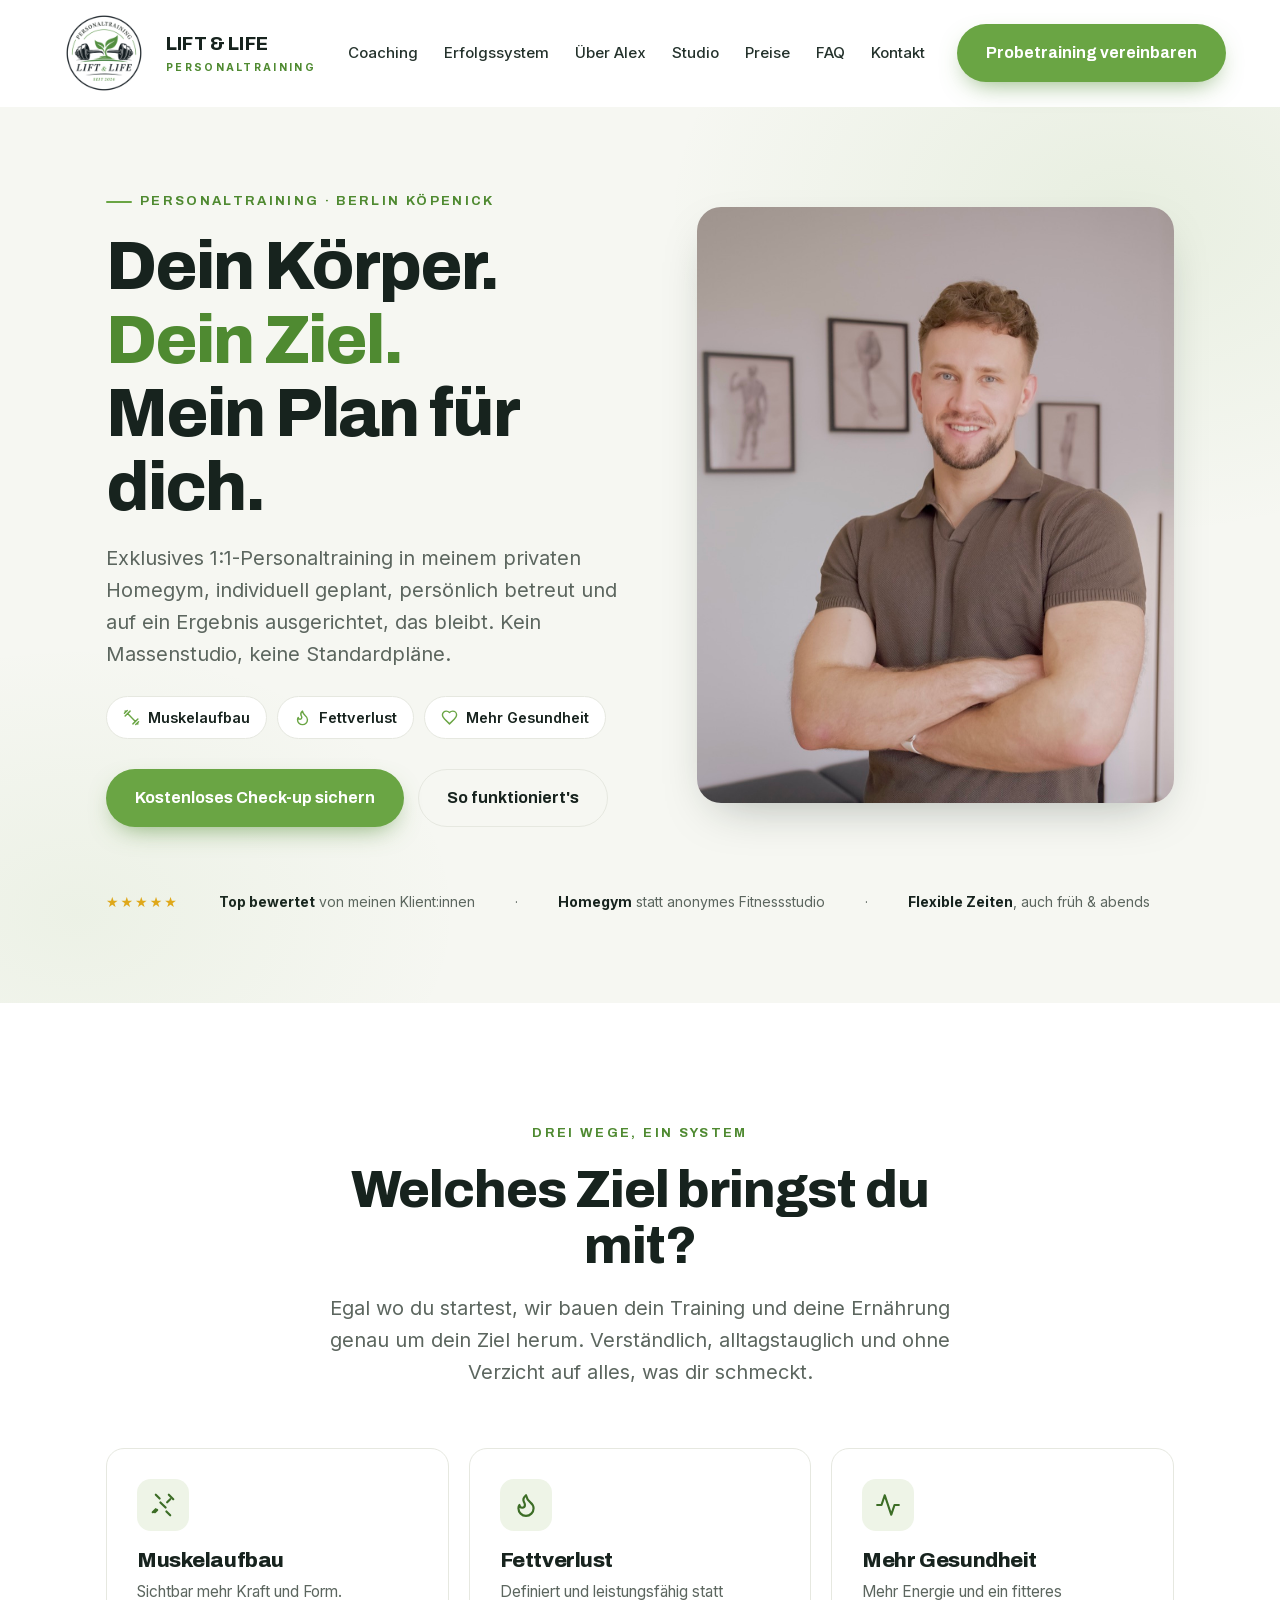
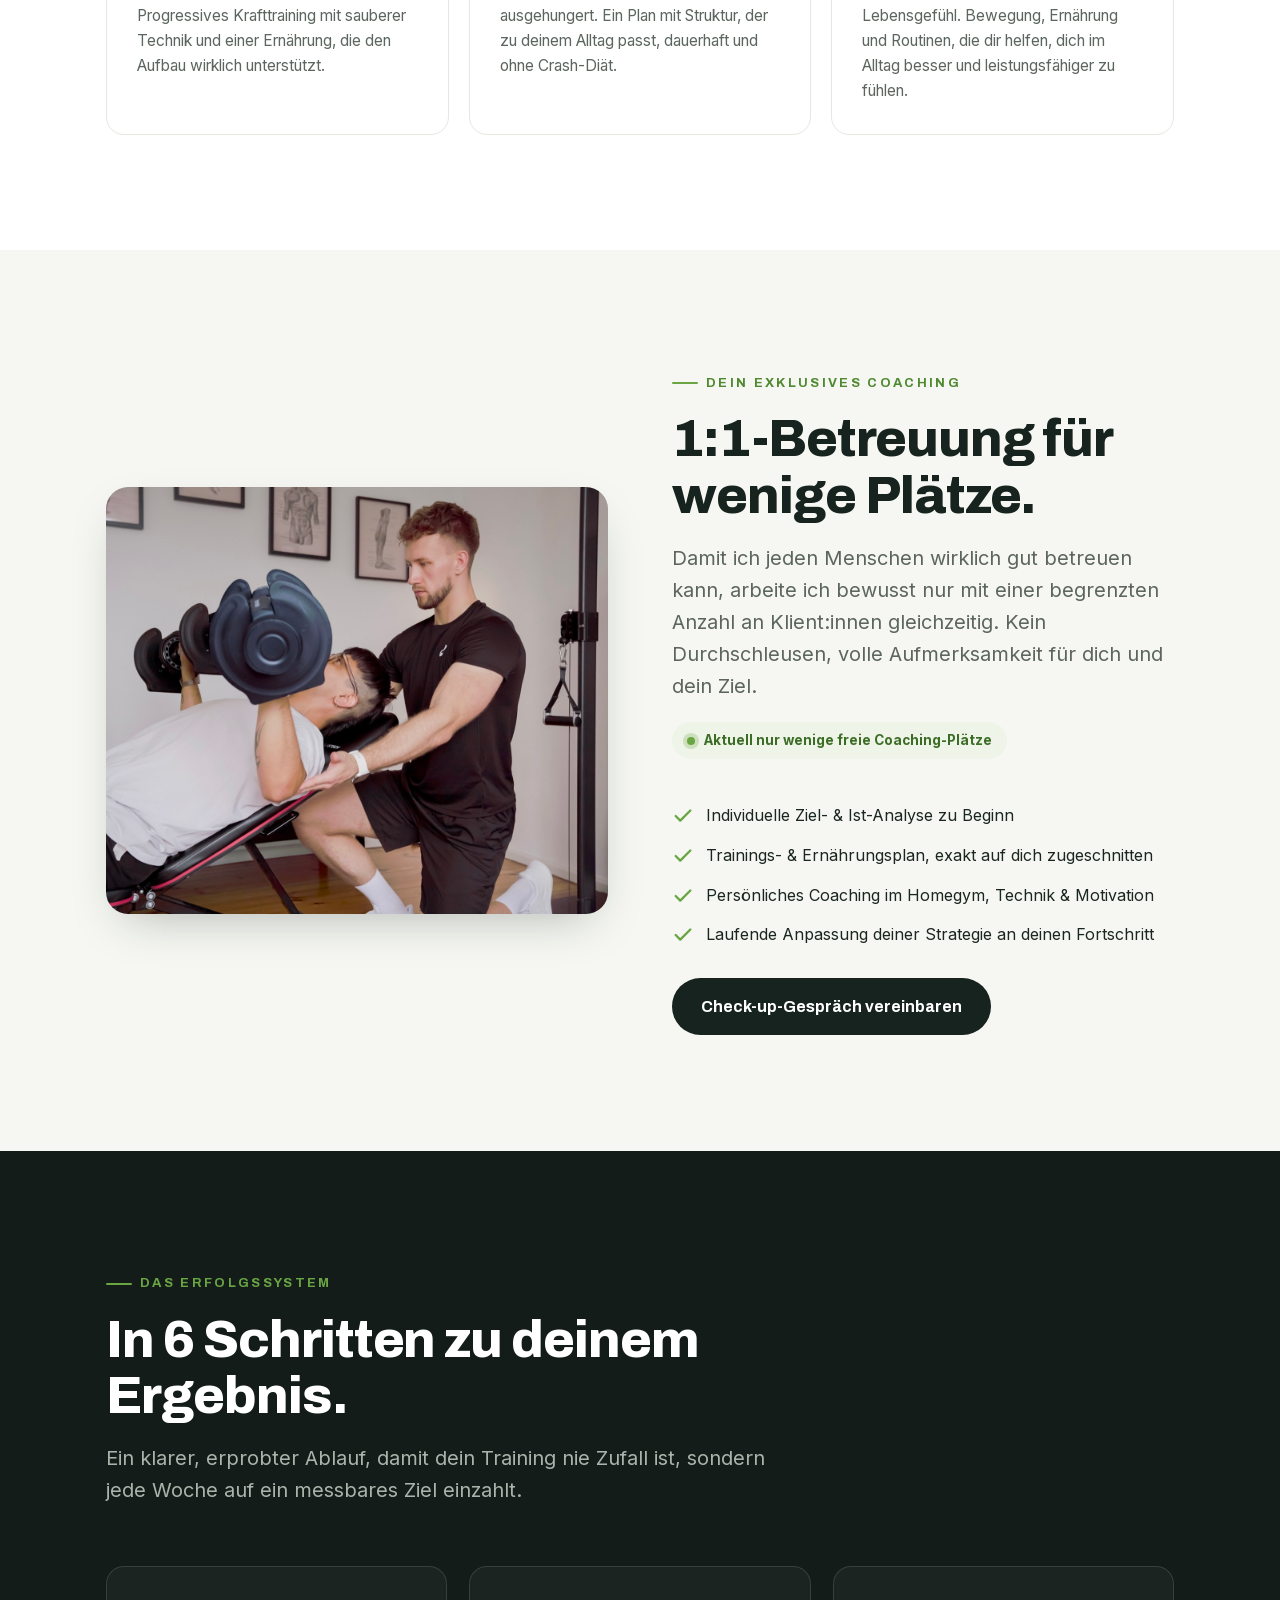
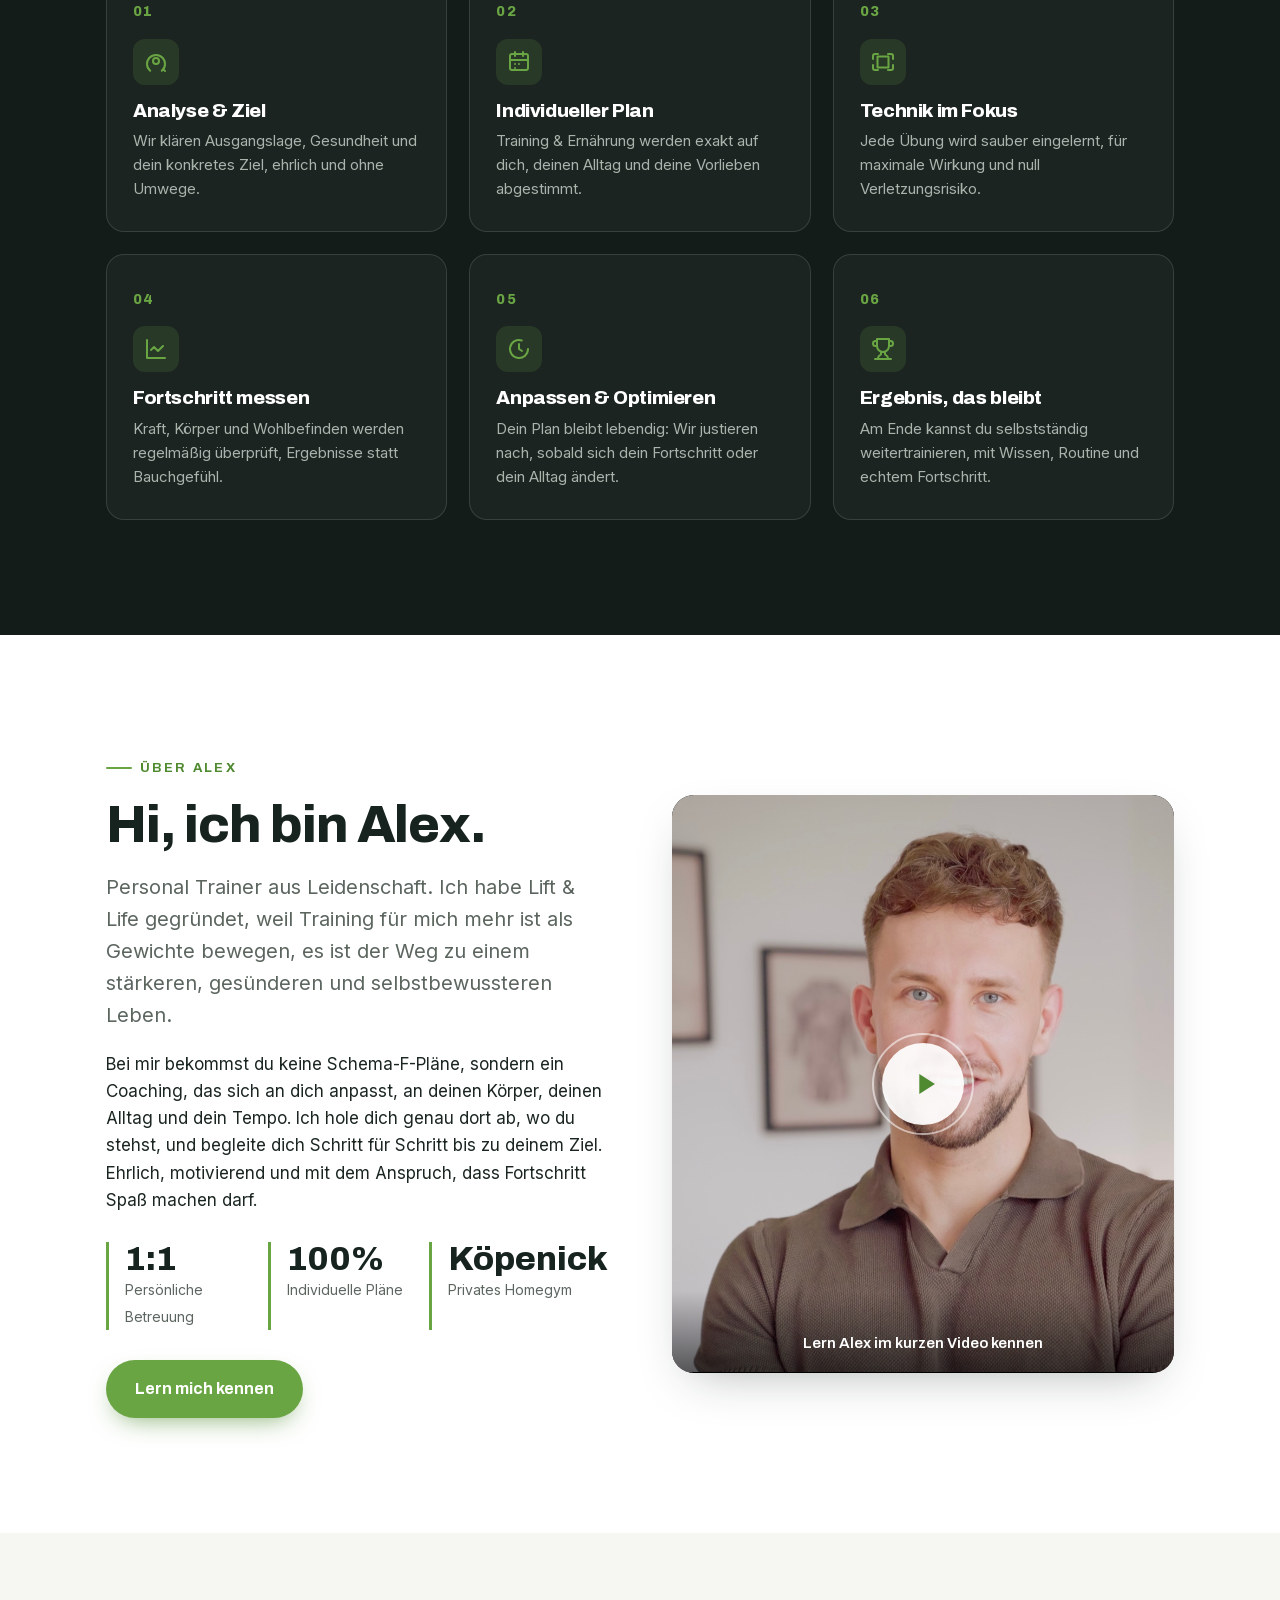
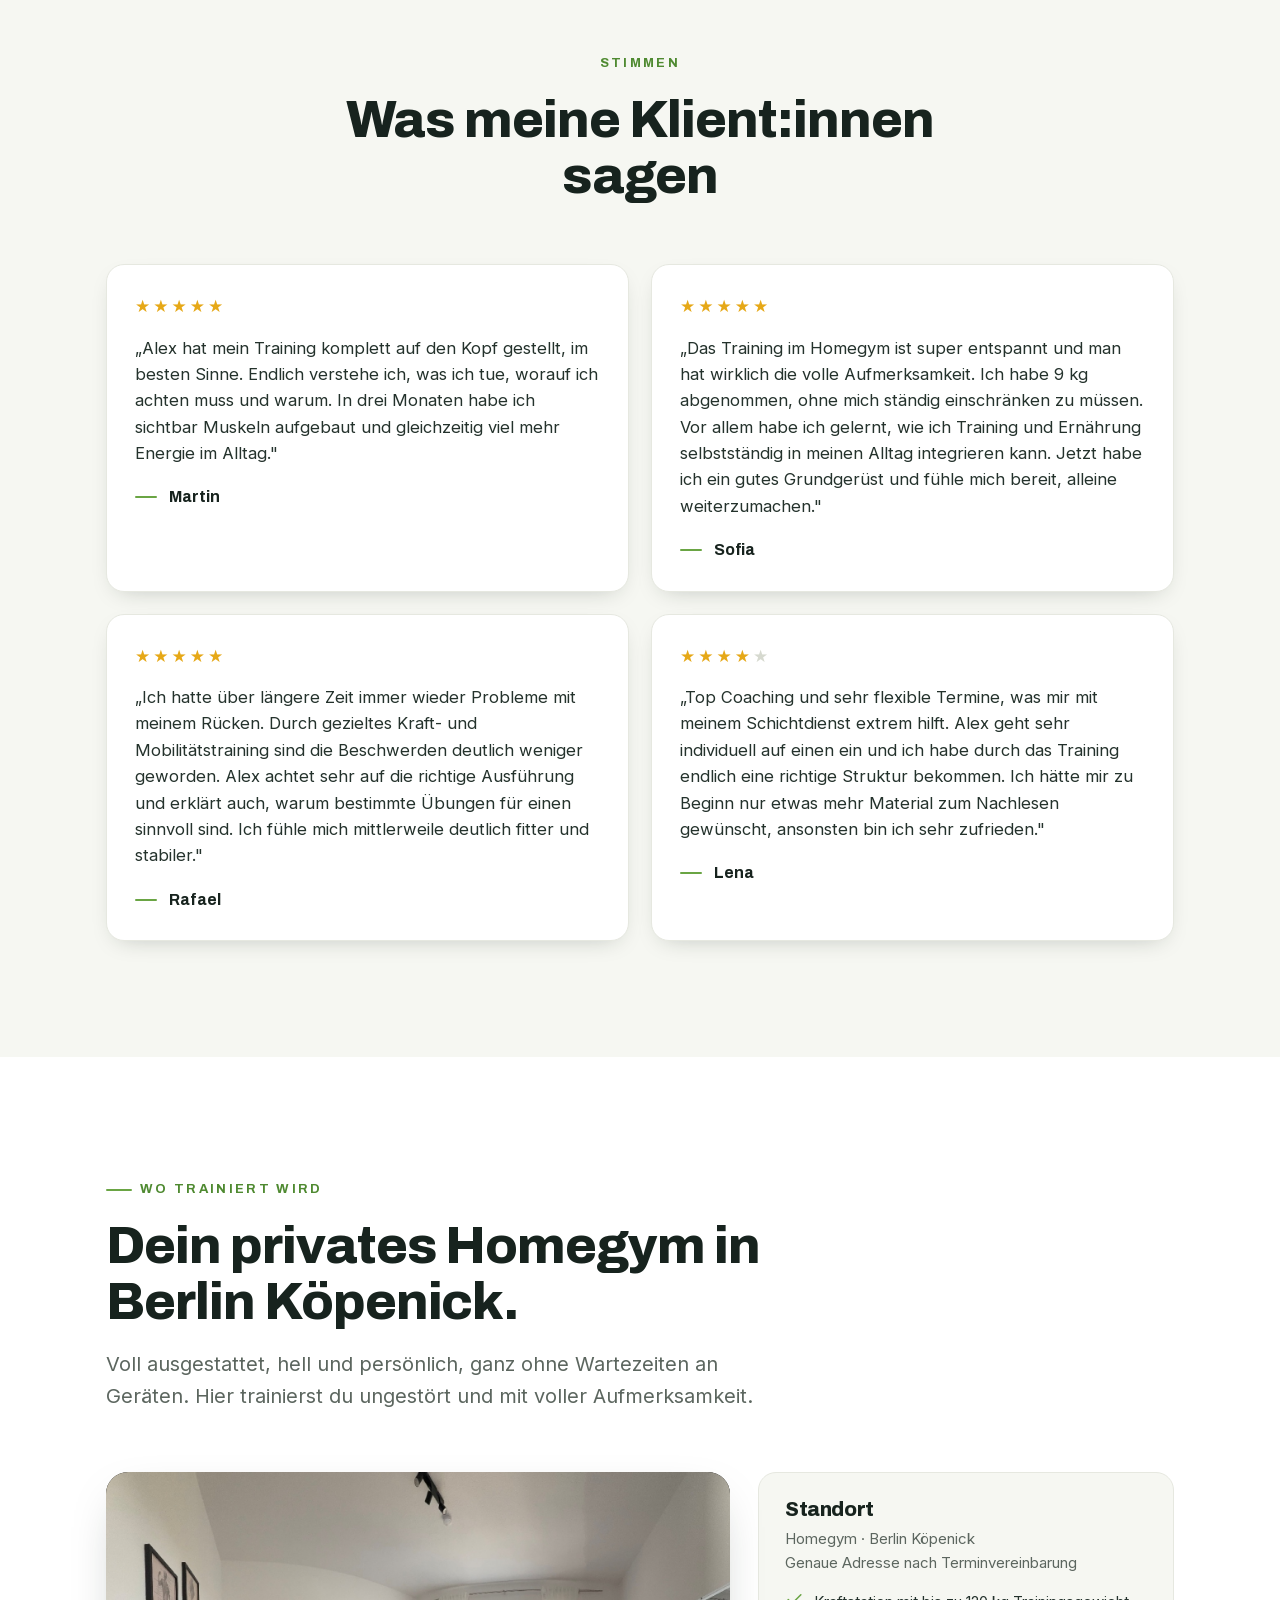
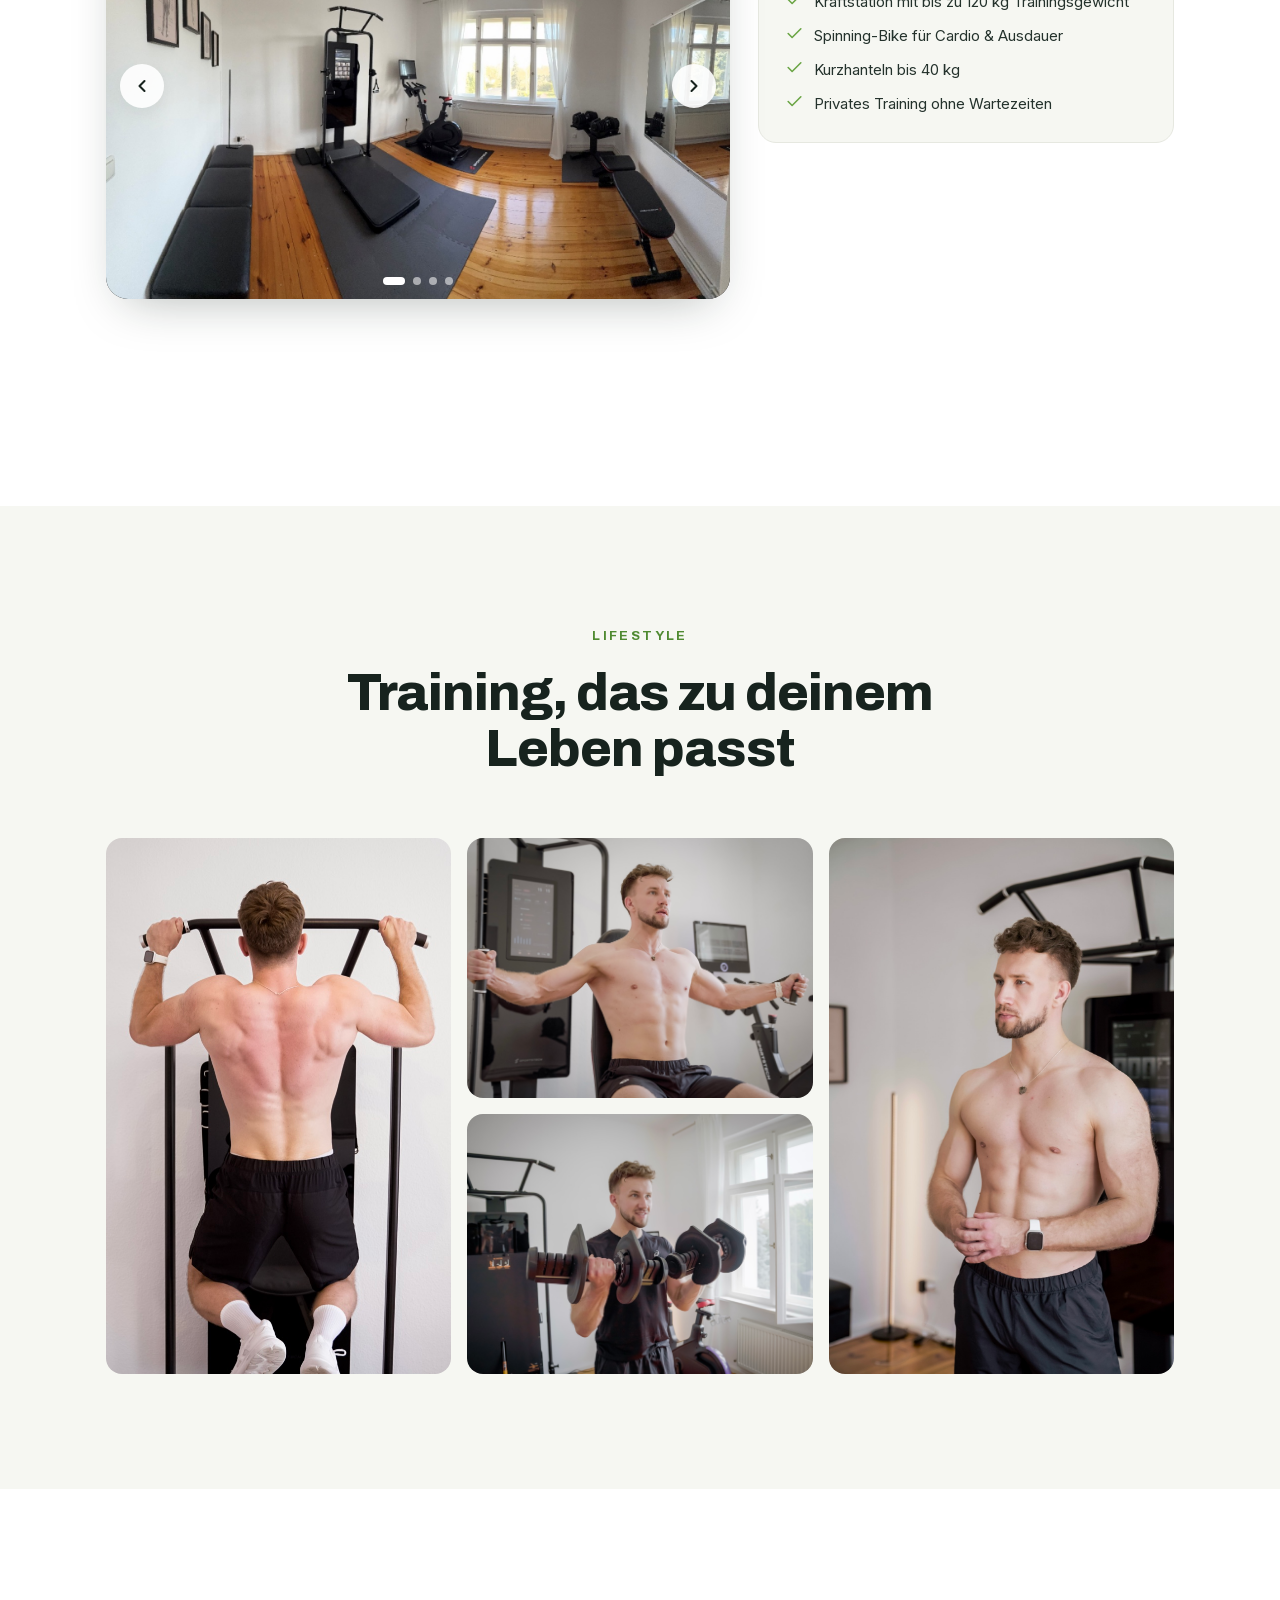
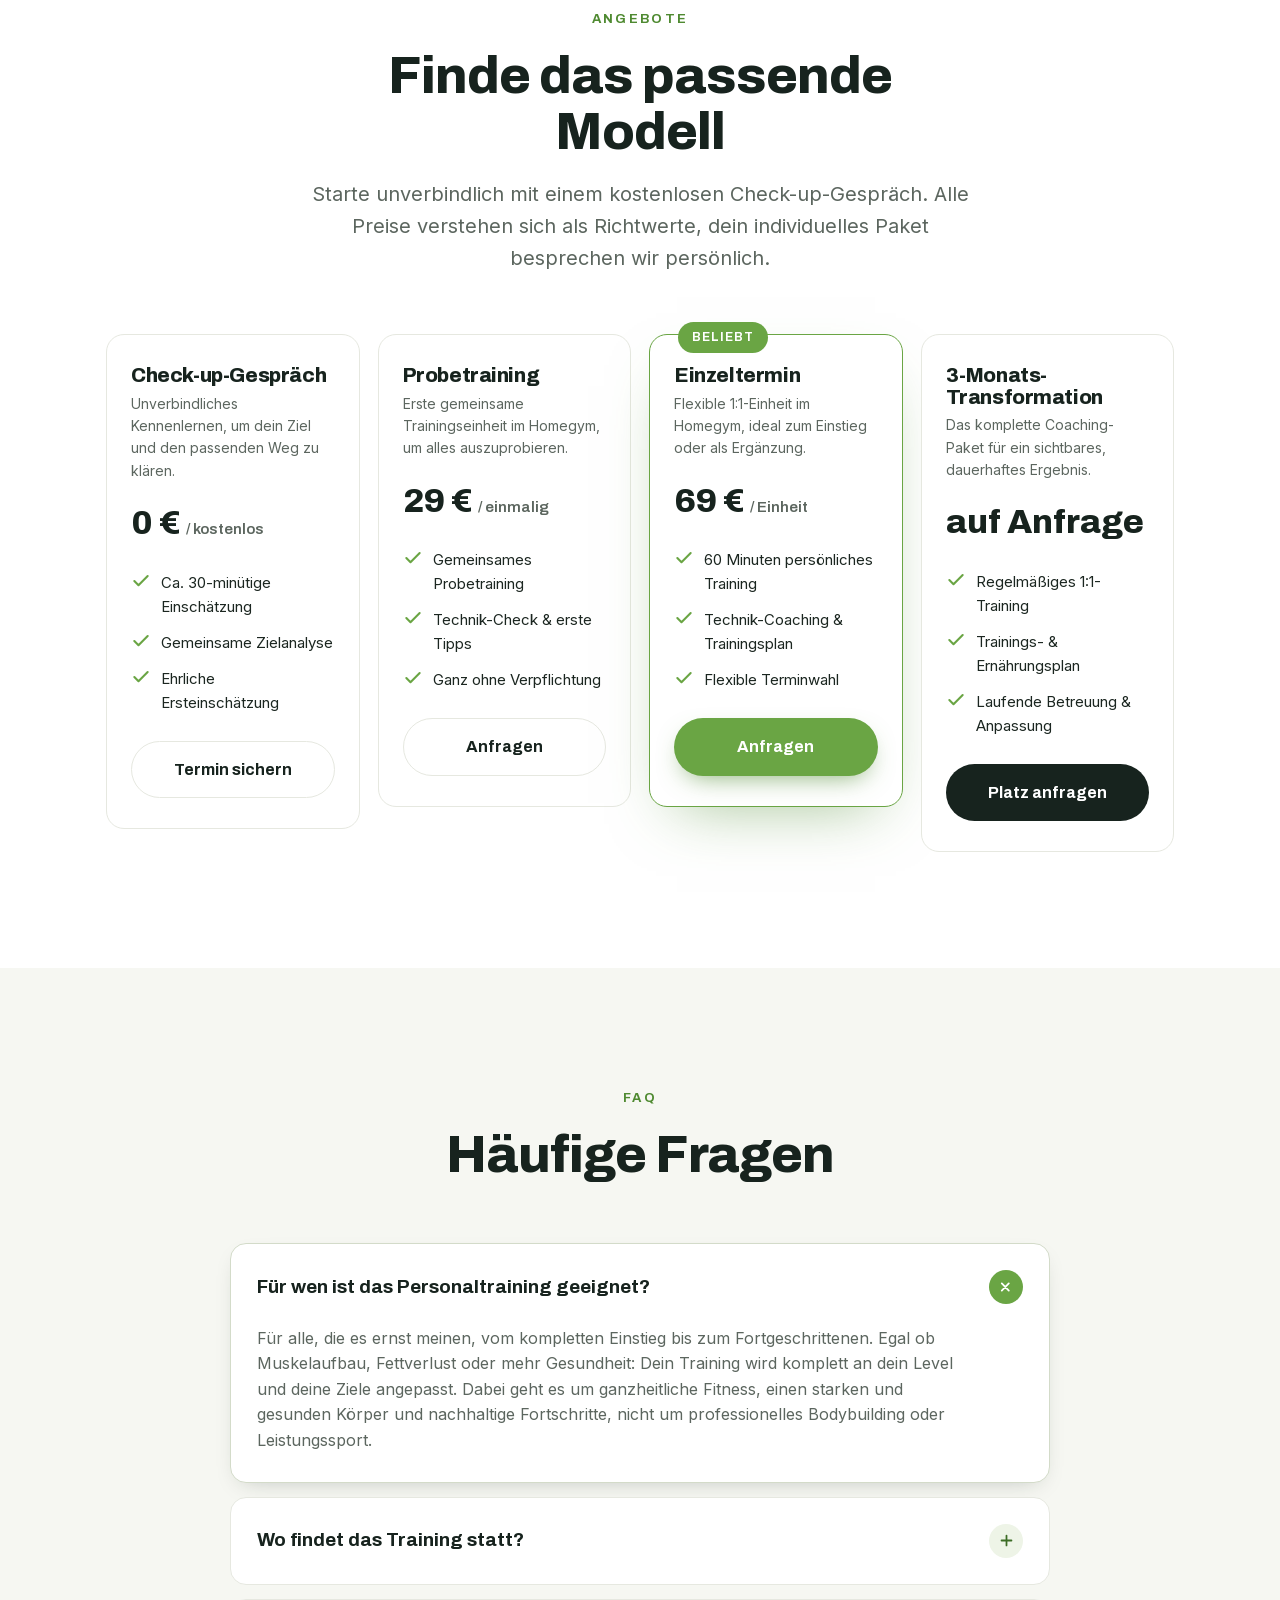
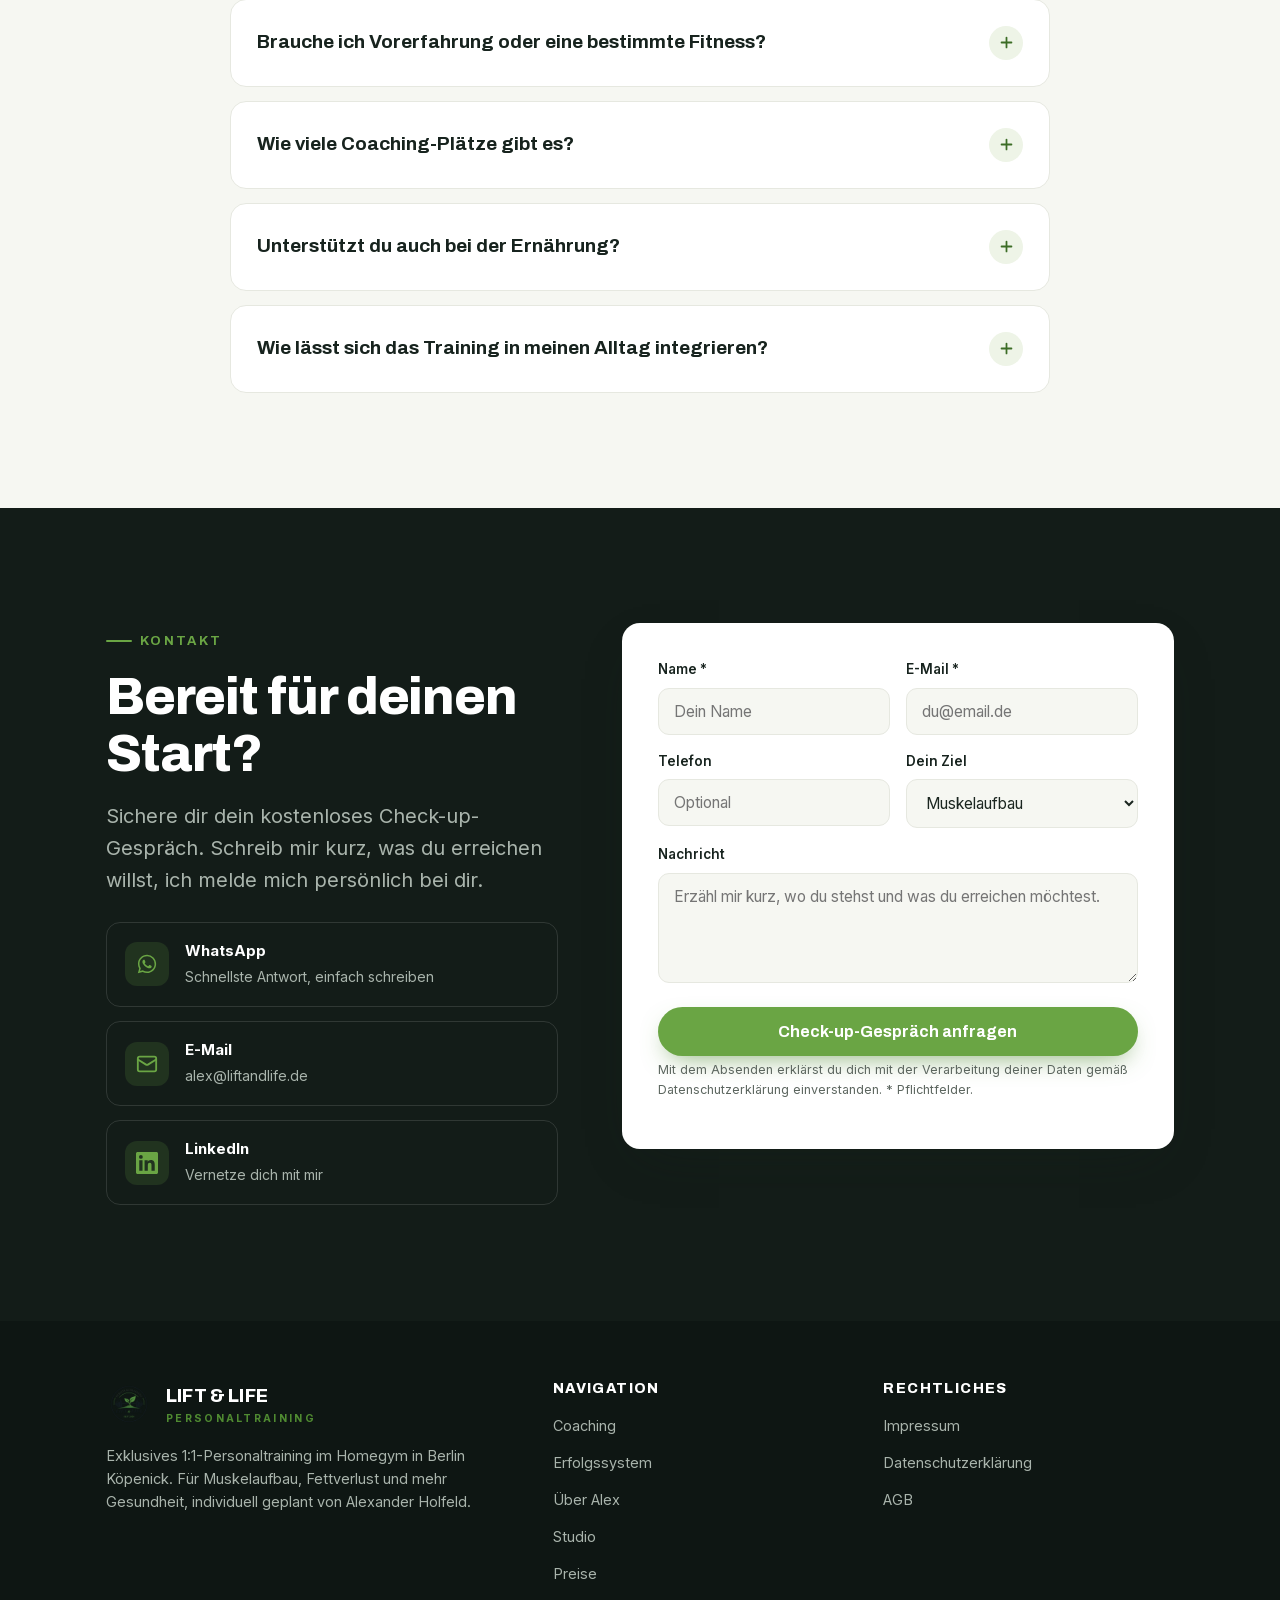
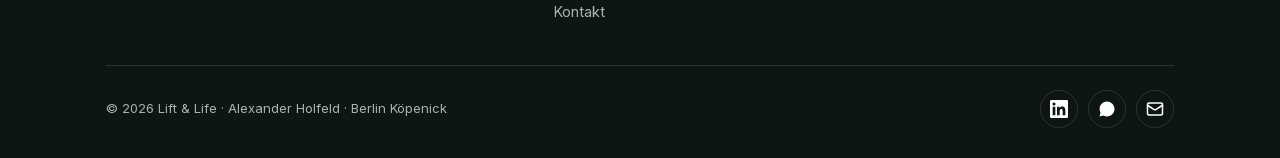
==== commit 375fc9ef: "Vercel Web Analytics (cookiefrei) eingebunden + Datenschutz ergänzt Co-Authored-By: Claude Opus 4.8 " ====
--- a/index.html
+++ b/index.html
@@ -520,5 +520,7 @@
 </div>
 
 <script src="assets/js/main.js"></script>
+<!-- Vercel Web Analytics (cookiefrei) -->
+<script defer src="/_vercel/insights/script.js"></script>
 </body>
 </html>
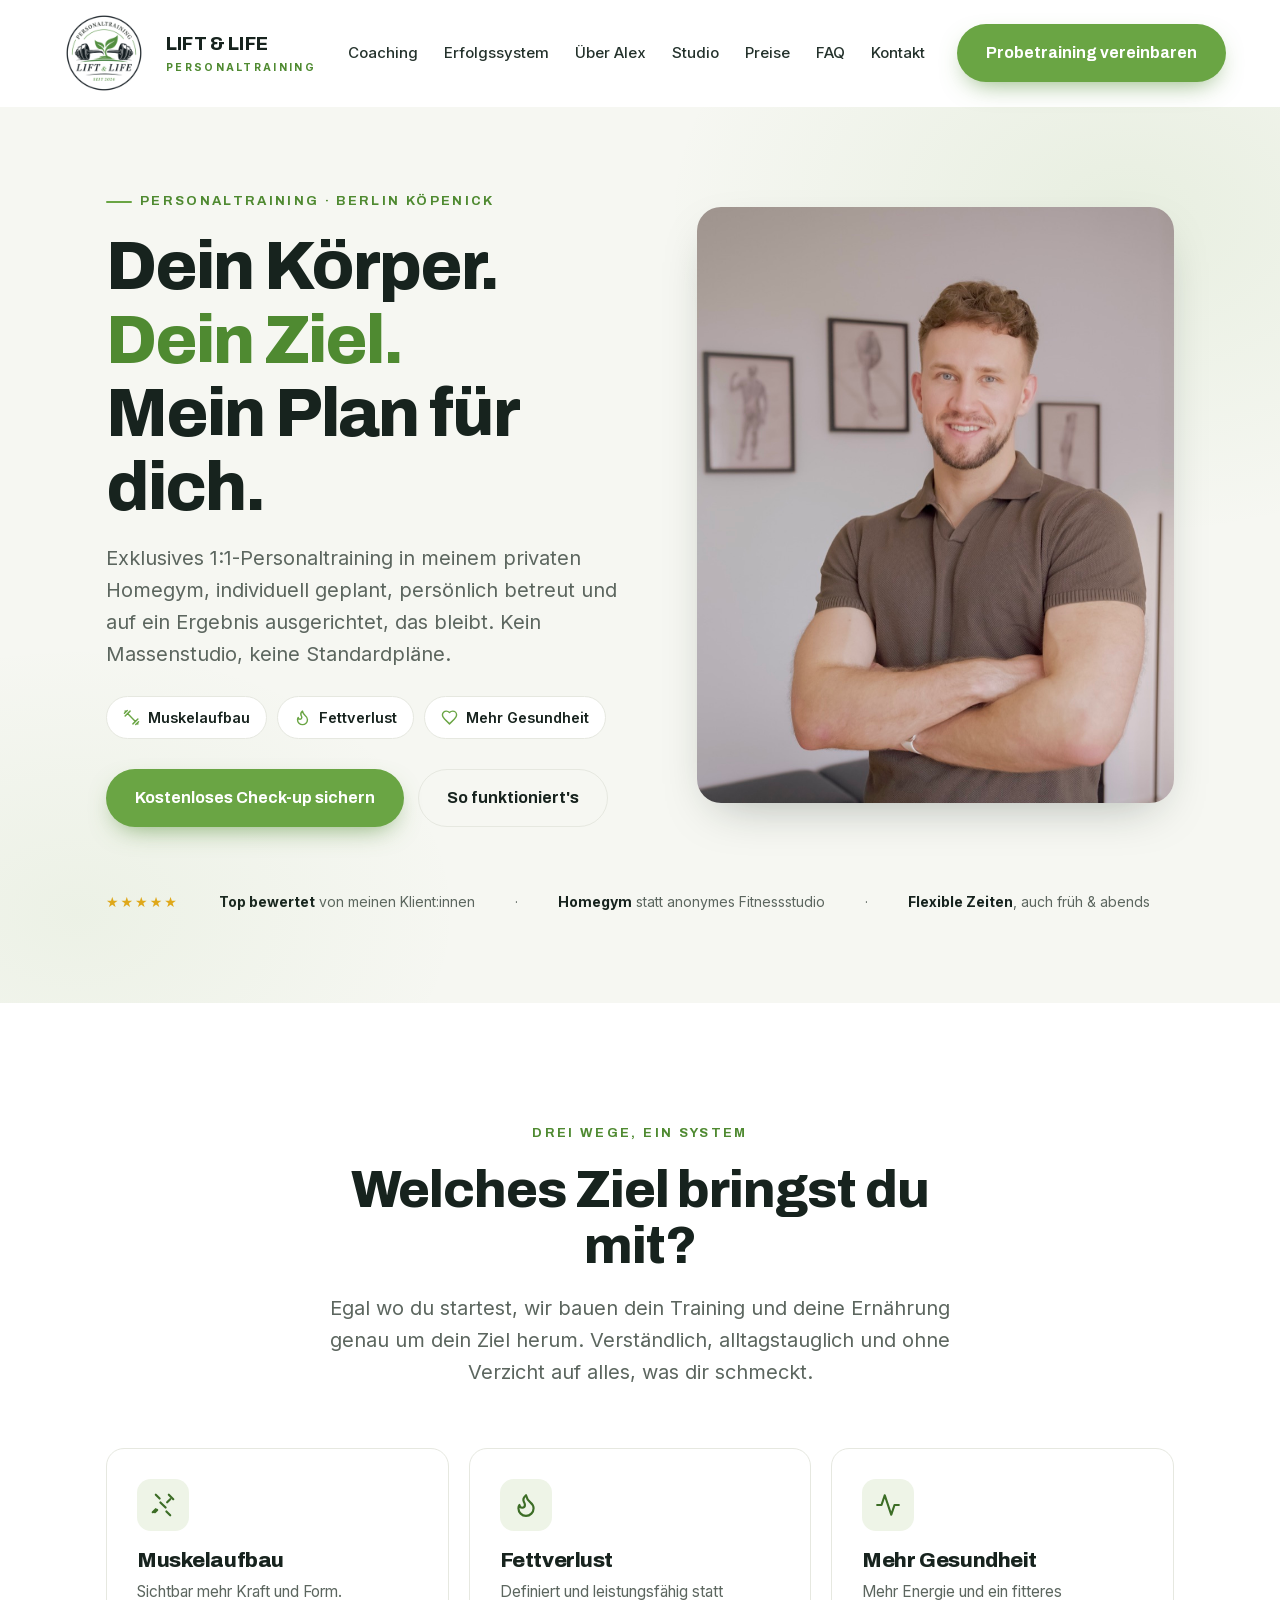
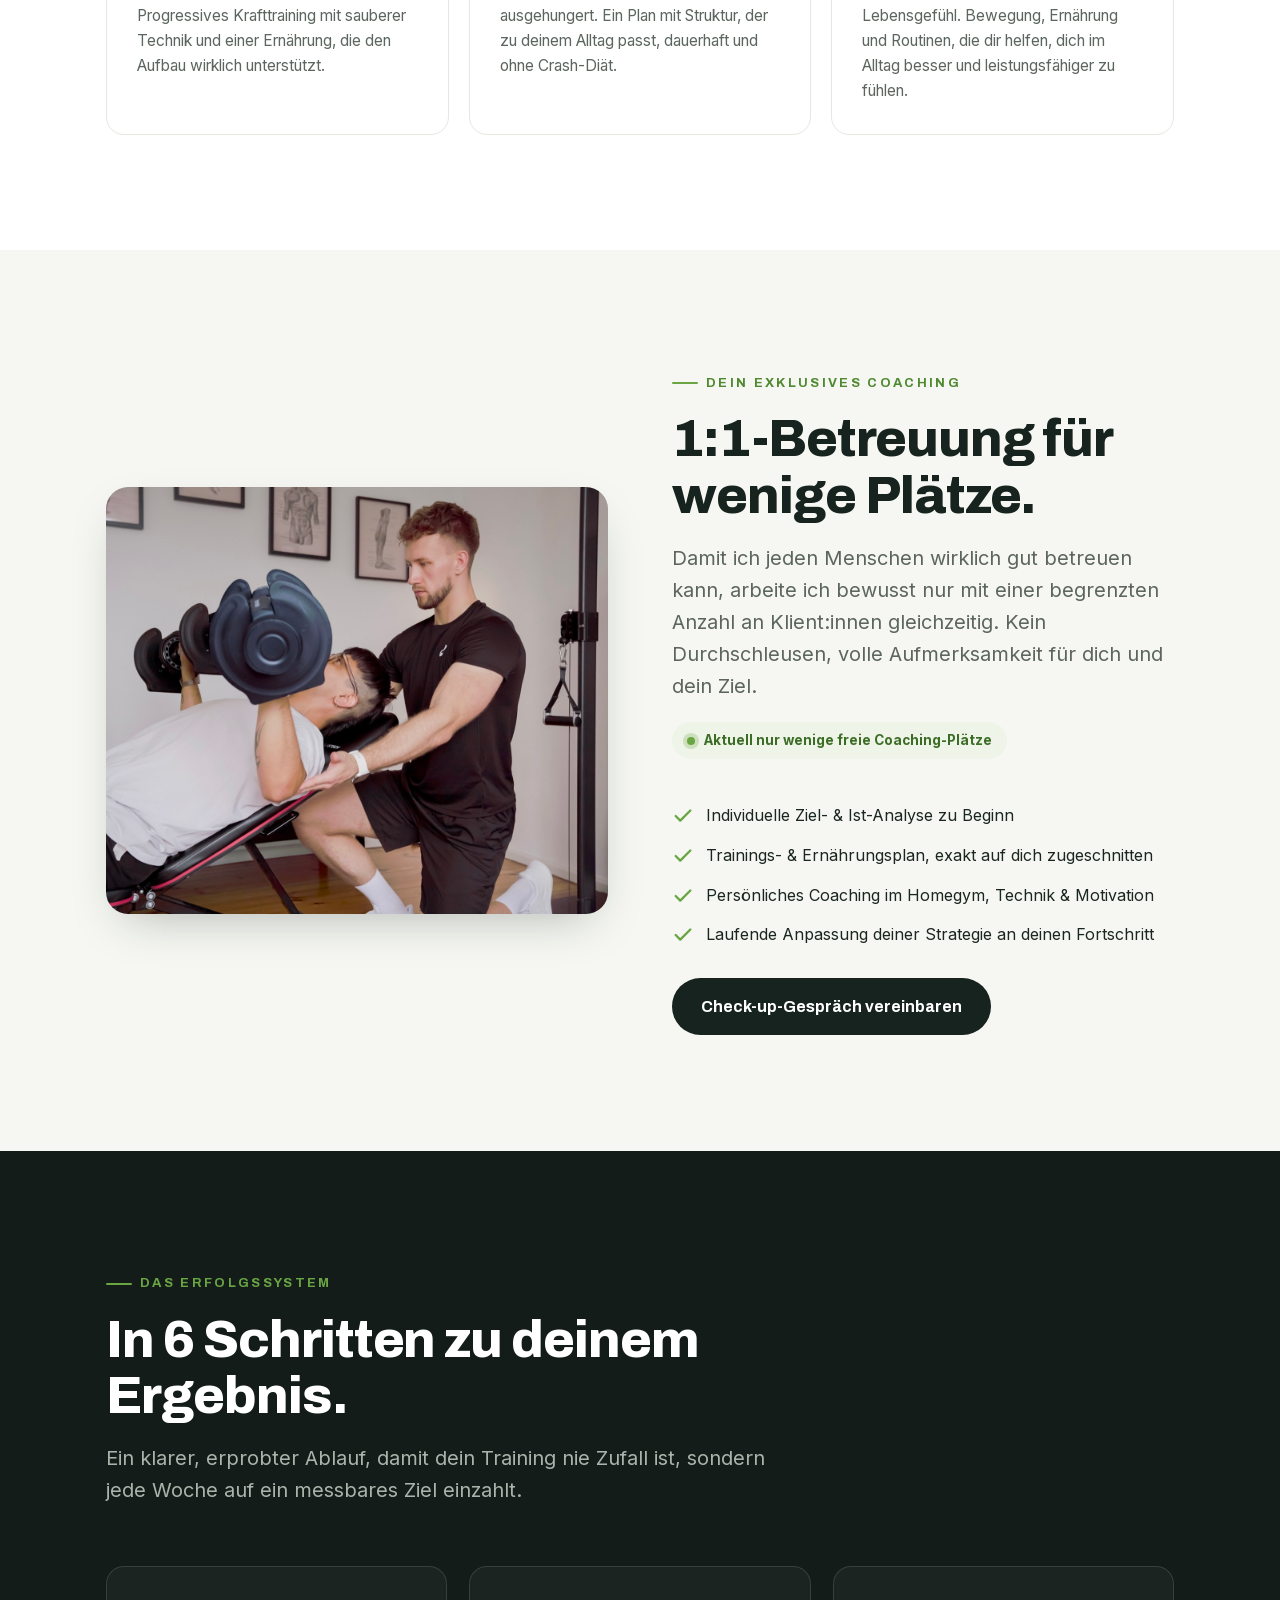
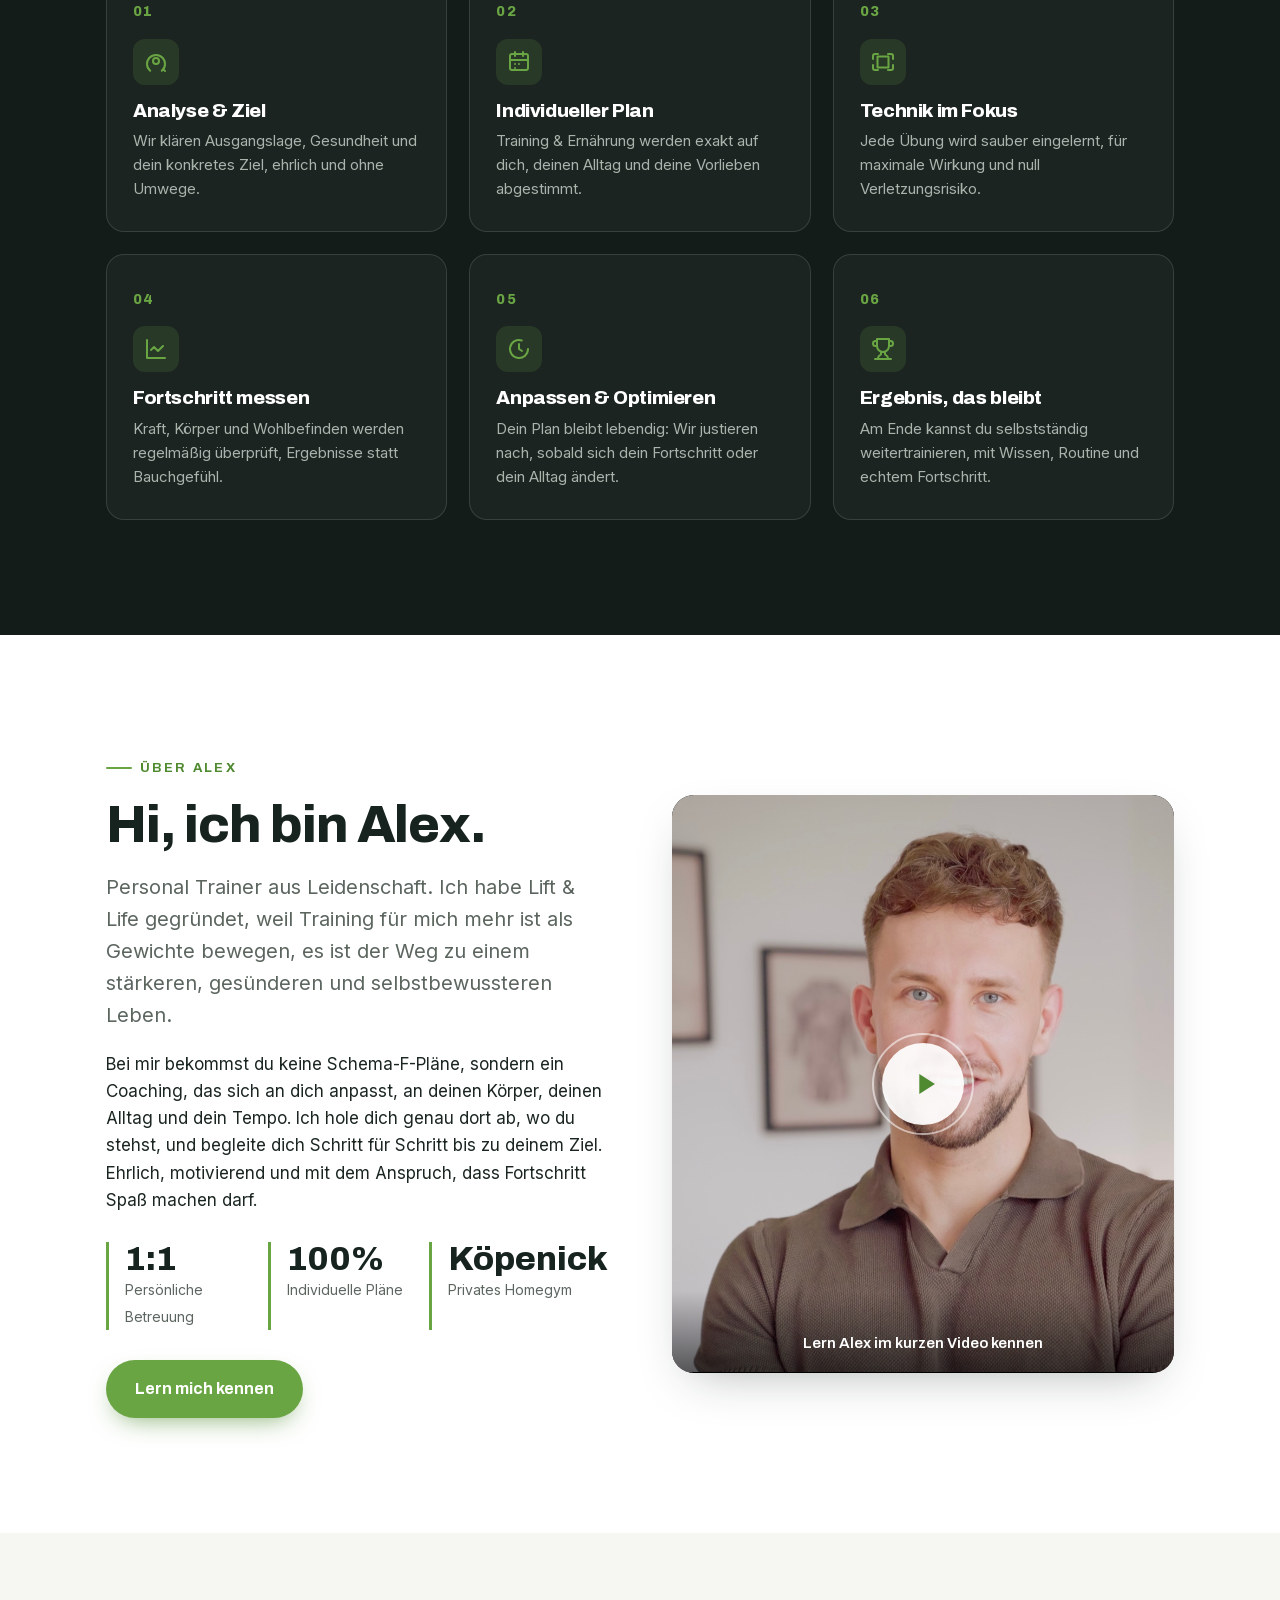
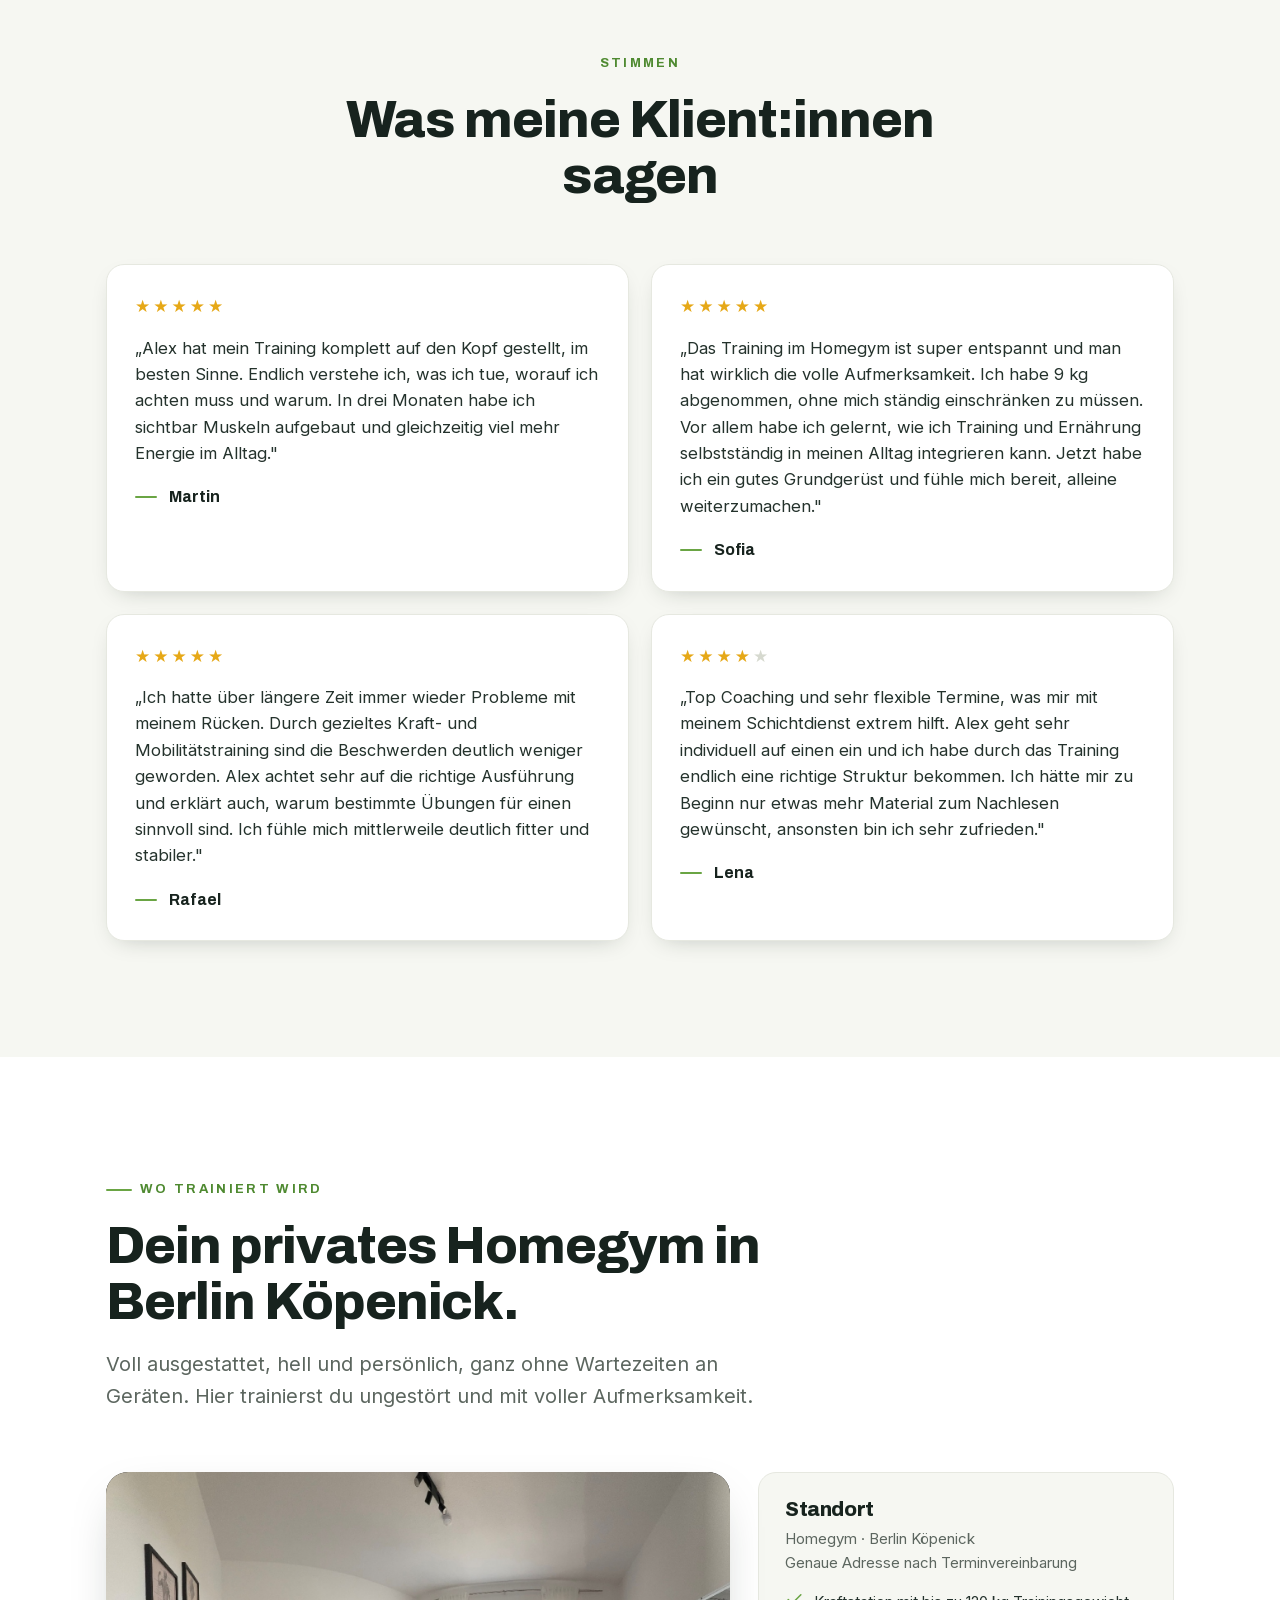
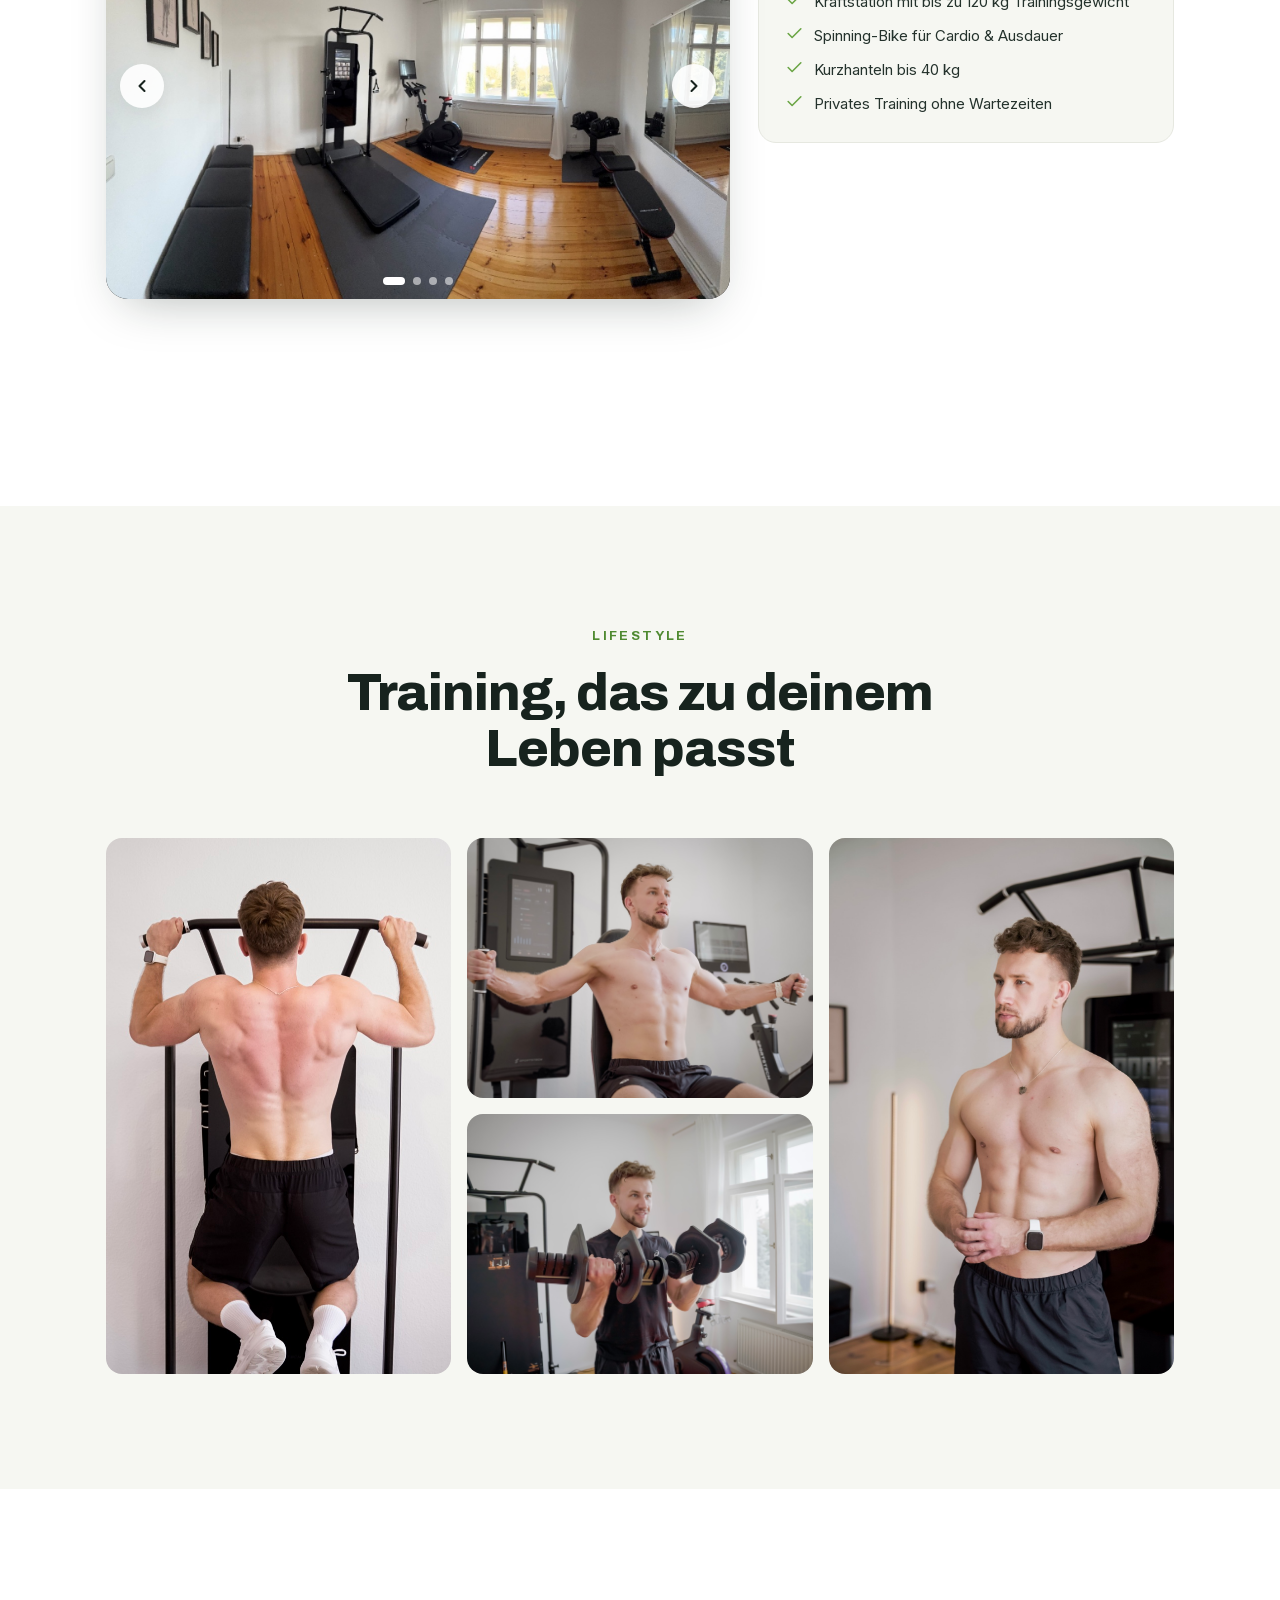
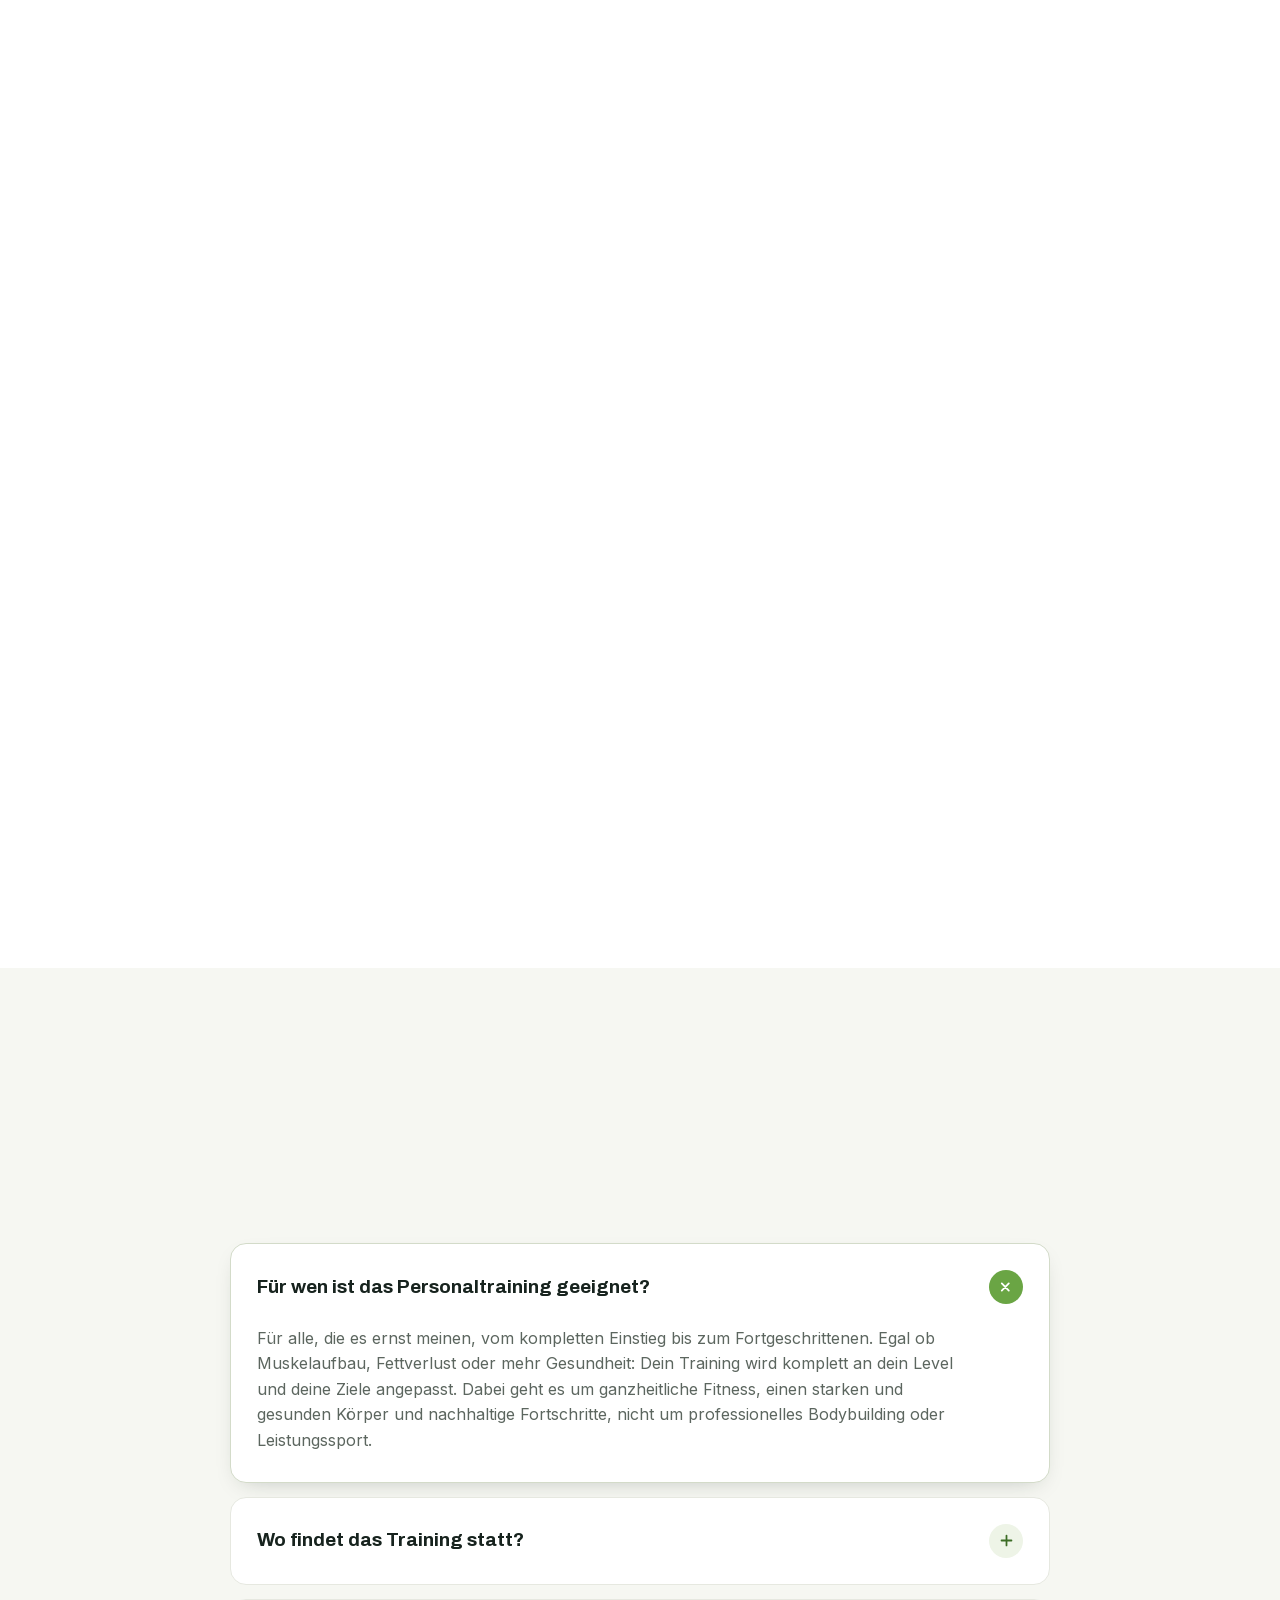
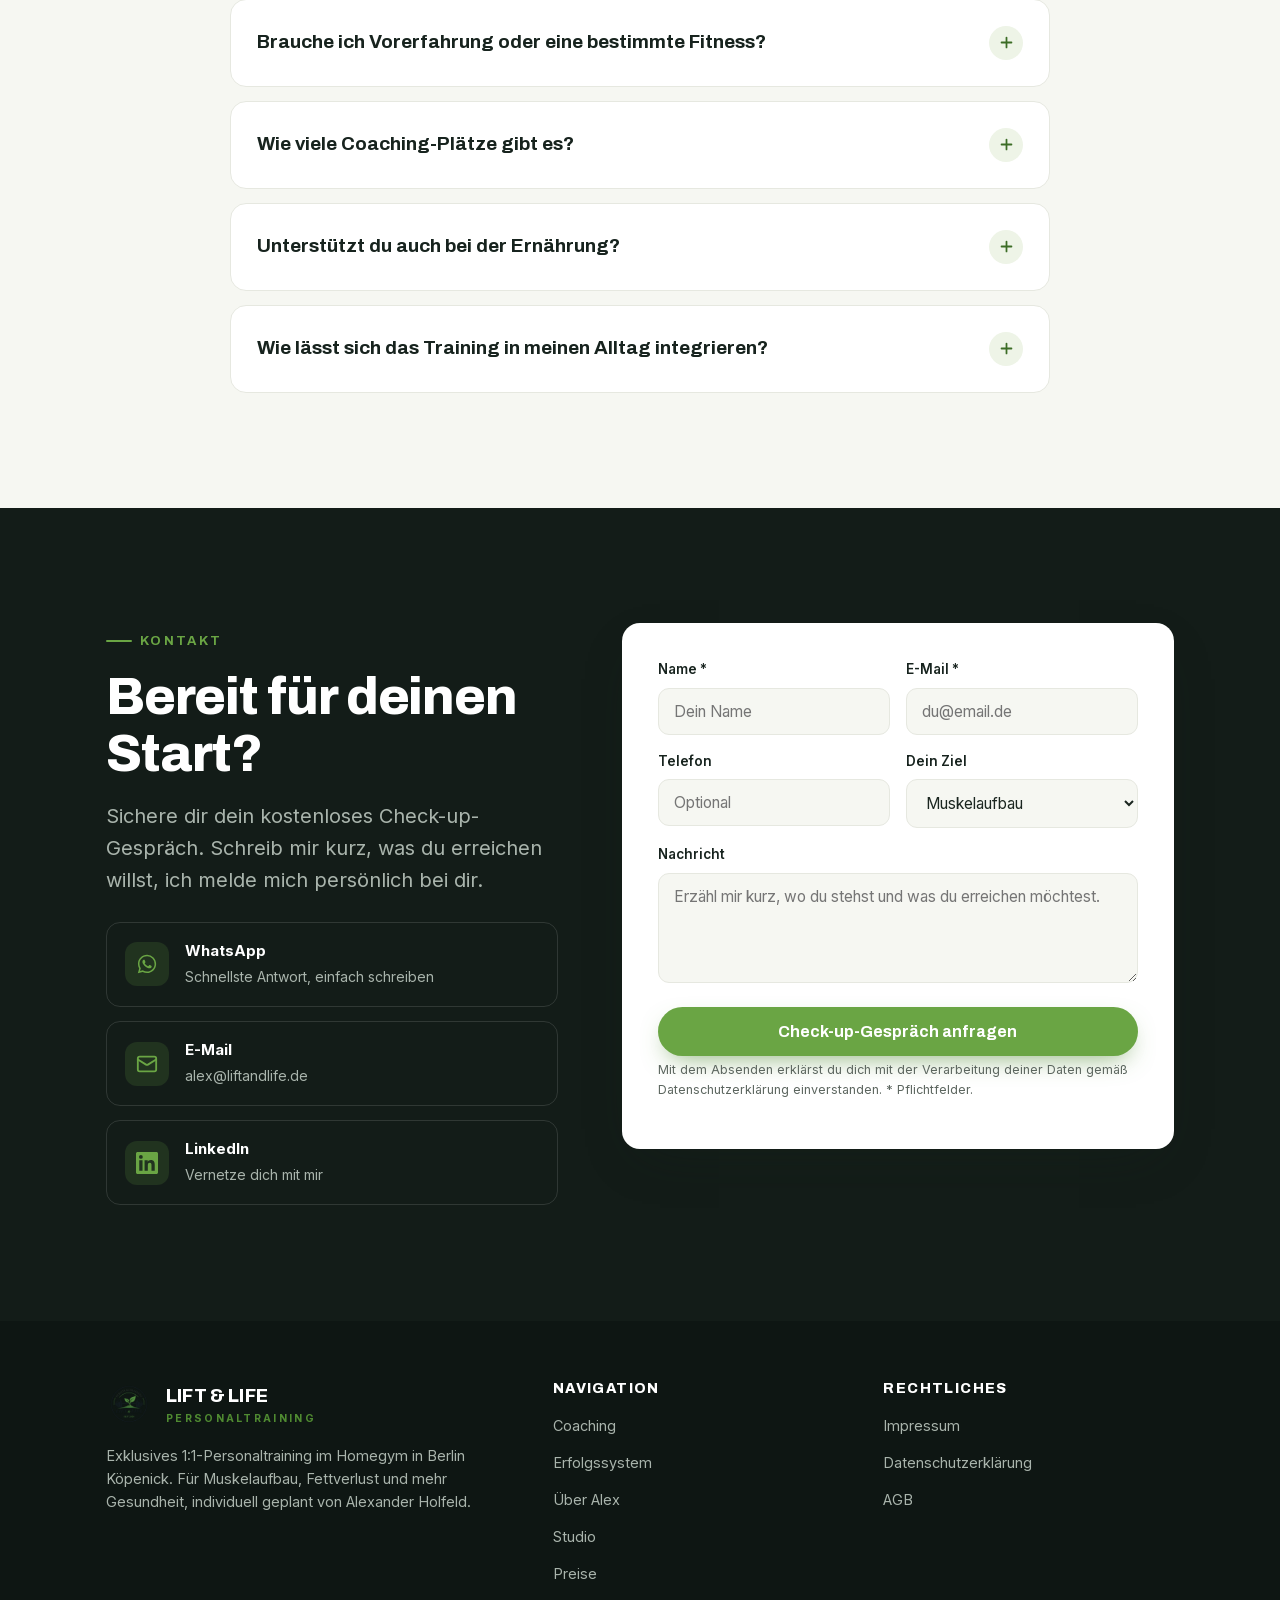
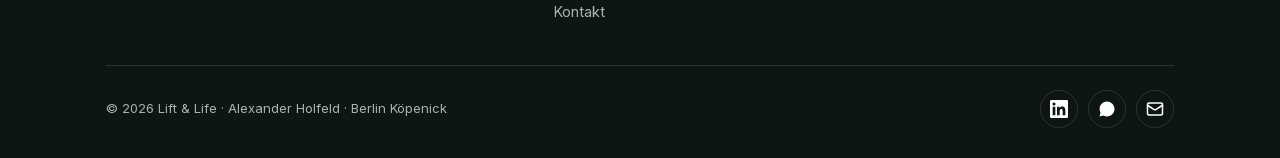
==== commit ba48b06e: "Preise: Einzeltermin 49 EUR, Probetraining 19 EUR Co-Authored-By: Claude Opus 4.8 <noreply@anthropic" ====
--- a/index.html
+++ b/index.html
@@ -311,7 +311,7 @@
       <article class="price reveal">
         <h3>Probetraining</h3>
         <p class="sub">Erste gemeinsame Trainingseinheit im Homegym, um alles auszuprobieren.</p>
-        <div class="amount">29&nbsp;€ <small>/ einmalig</small></div>
+        <div class="amount">19&nbsp;€ <small>/ einmalig</small></div>
         <ul>
           <li><svg viewBox="0 0 24 24" fill="none" stroke="currentColor" stroke-width="2.5" stroke-linecap="round" stroke-linejoin="round"><path d="M20 6 9 17l-5-5"/></svg> Gemeinsames Probetraining</li>
           <li><svg viewBox="0 0 24 24" fill="none" stroke="currentColor" stroke-width="2.5" stroke-linecap="round" stroke-linejoin="round"><path d="M20 6 9 17l-5-5"/></svg> Technik-Check &amp; erste Tipps</li>
@@ -323,7 +323,7 @@
         <span class="tag">Beliebt</span>
         <h3>Einzeltermin</h3>
         <p class="sub">Flexible 1:1-Einheit im Homegym, ideal zum Einstieg oder als Ergänzung.</p>
-        <div class="amount">69&nbsp;€ <small>/ Einheit</small></div>
+        <div class="amount">49&nbsp;€ <small>/ Einheit</small></div>
         <ul>
           <li><svg viewBox="0 0 24 24" fill="none" stroke="currentColor" stroke-width="2.5" stroke-linecap="round" stroke-linejoin="round"><path d="M20 6 9 17l-5-5"/></svg> 60 Minuten persönliches Training</li>
           <li><svg viewBox="0 0 24 24" fill="none" stroke="currentColor" stroke-width="2.5" stroke-linecap="round" stroke-linejoin="round"><path d="M20 6 9 17l-5-5"/></svg> Technik-Coaching &amp; Trainingsplan</li>
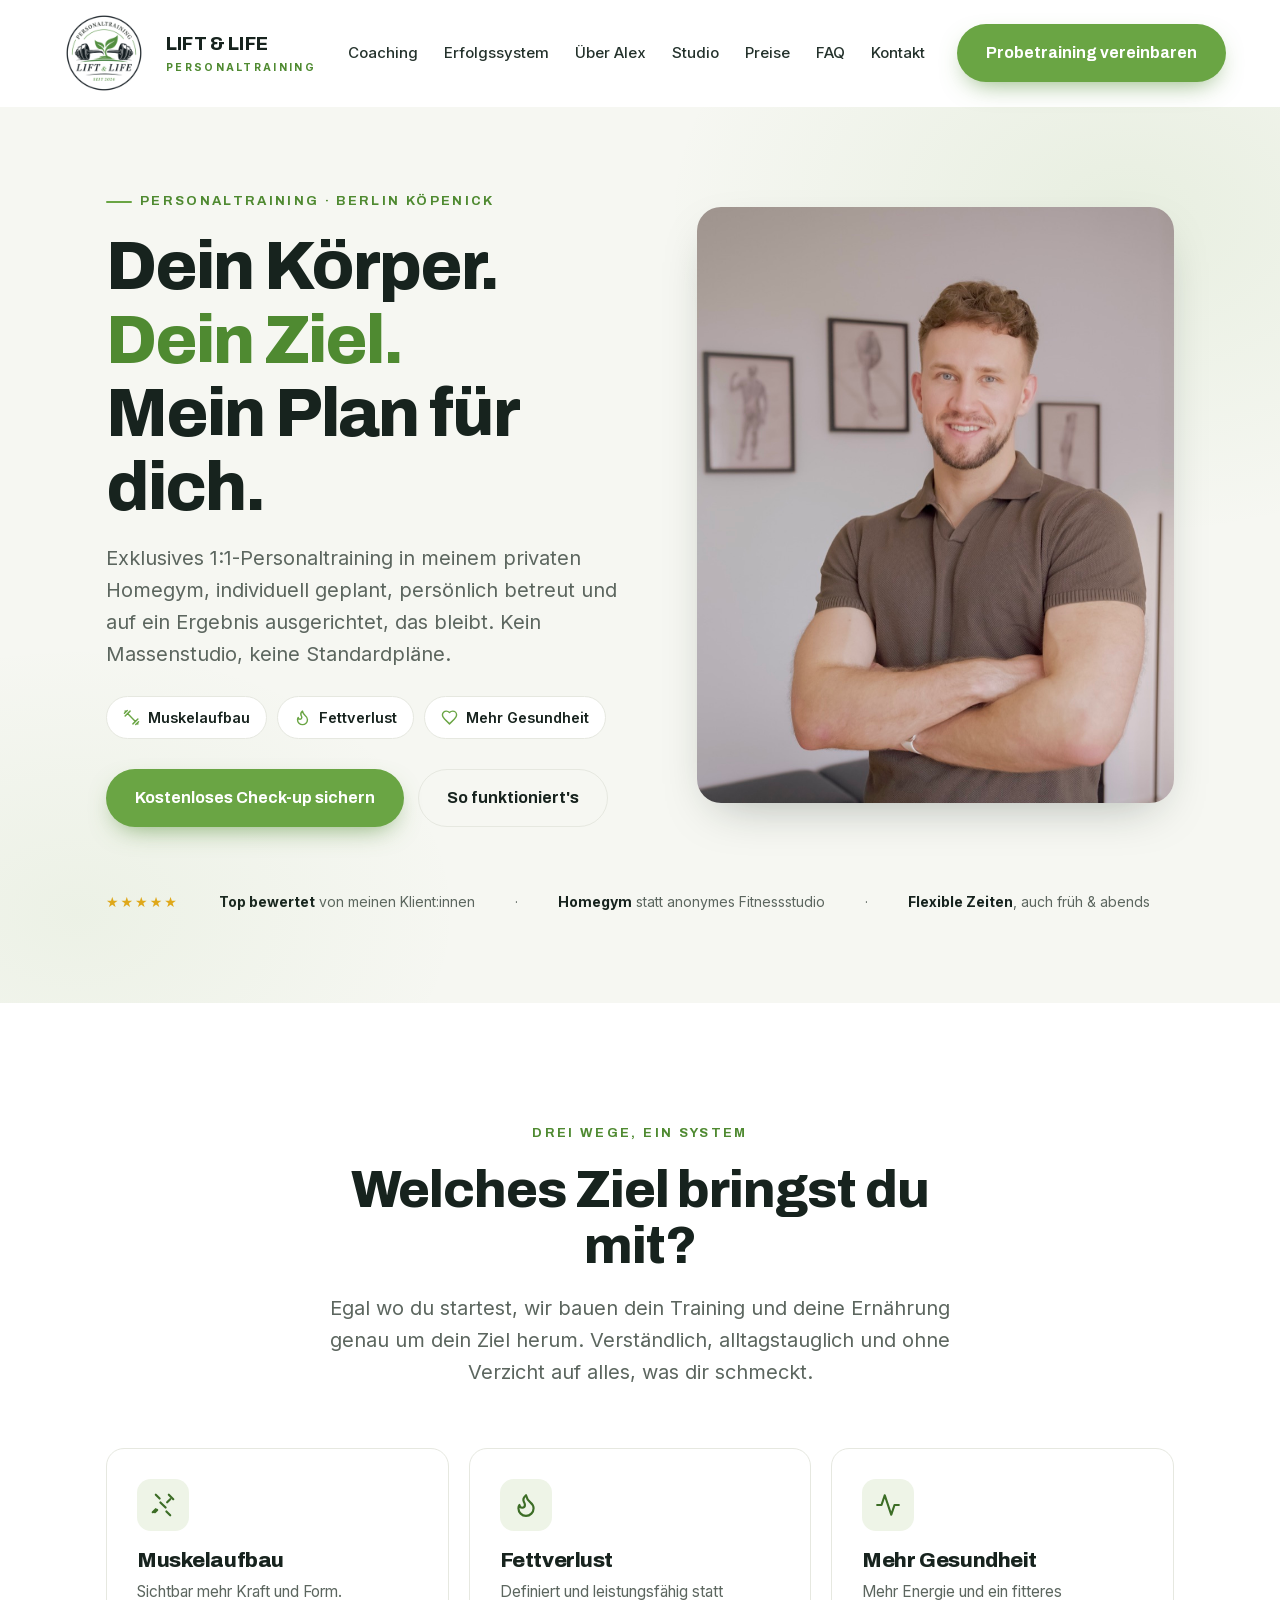
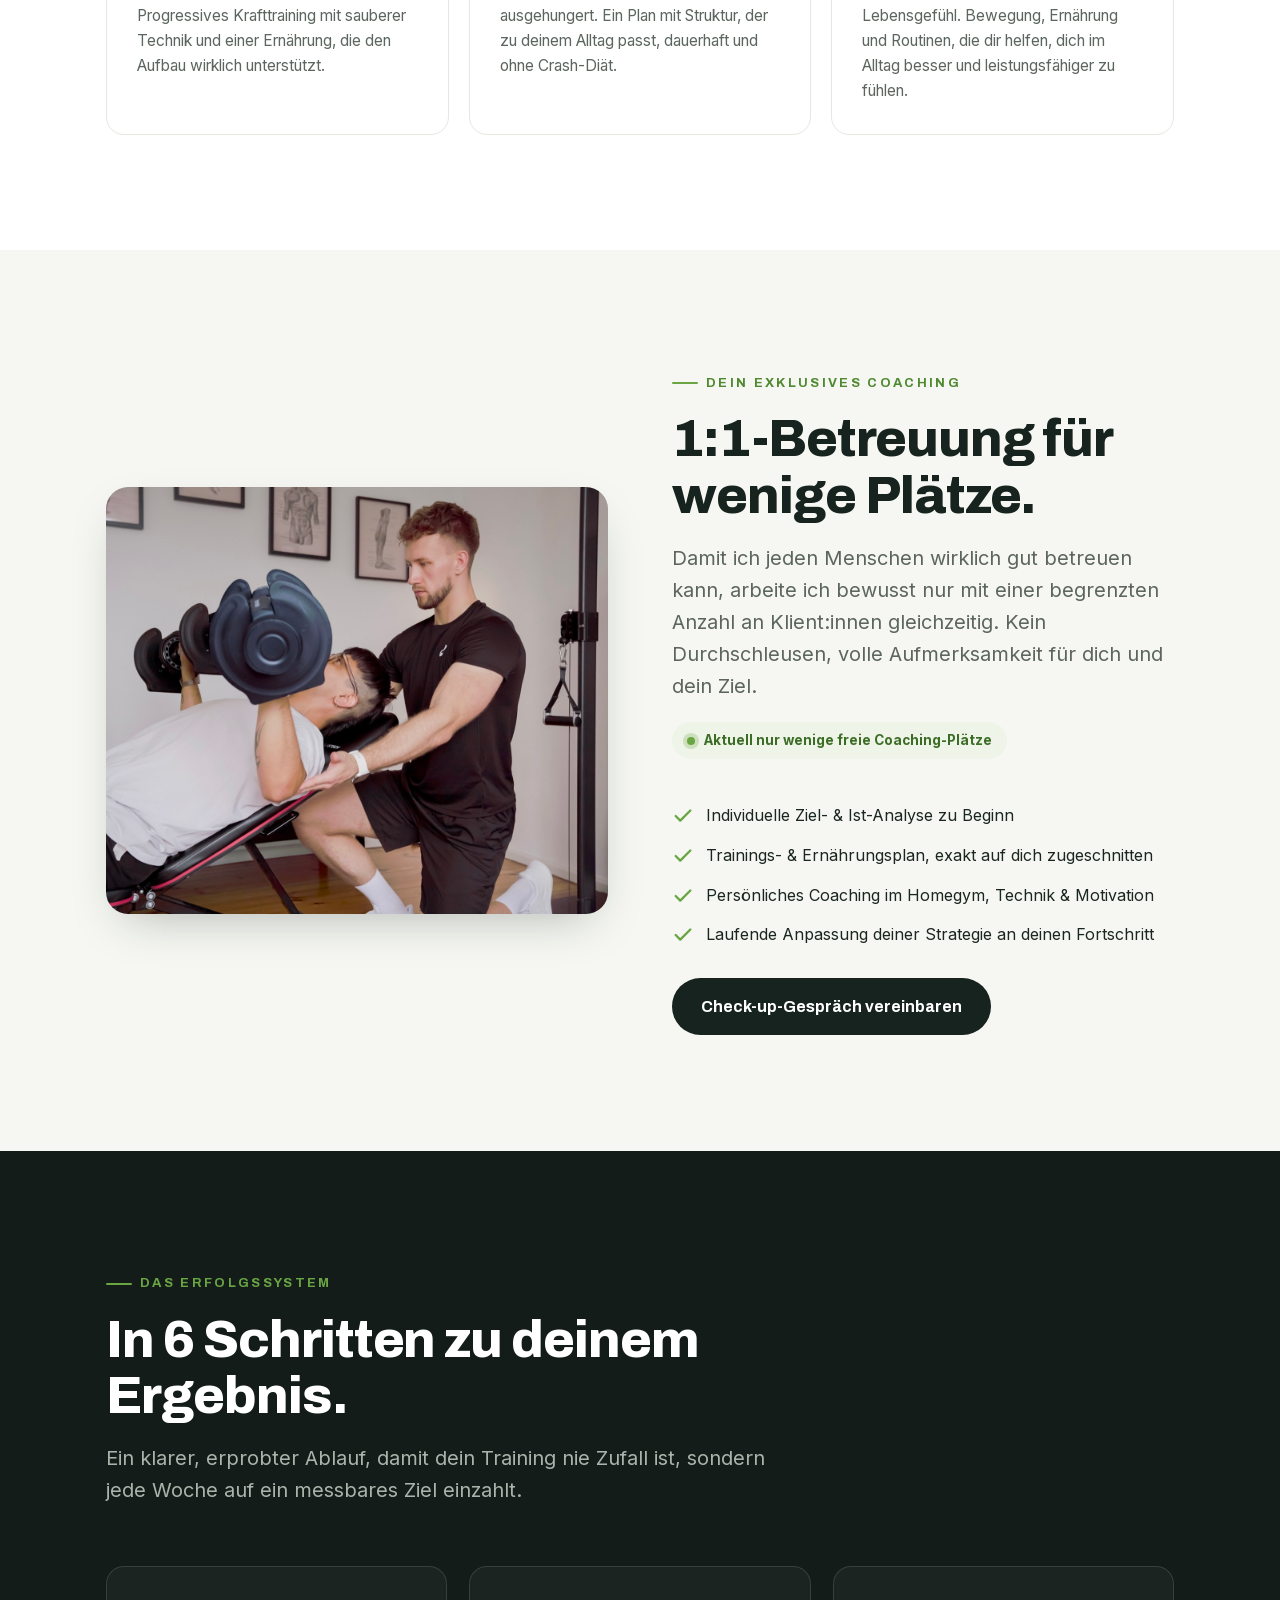
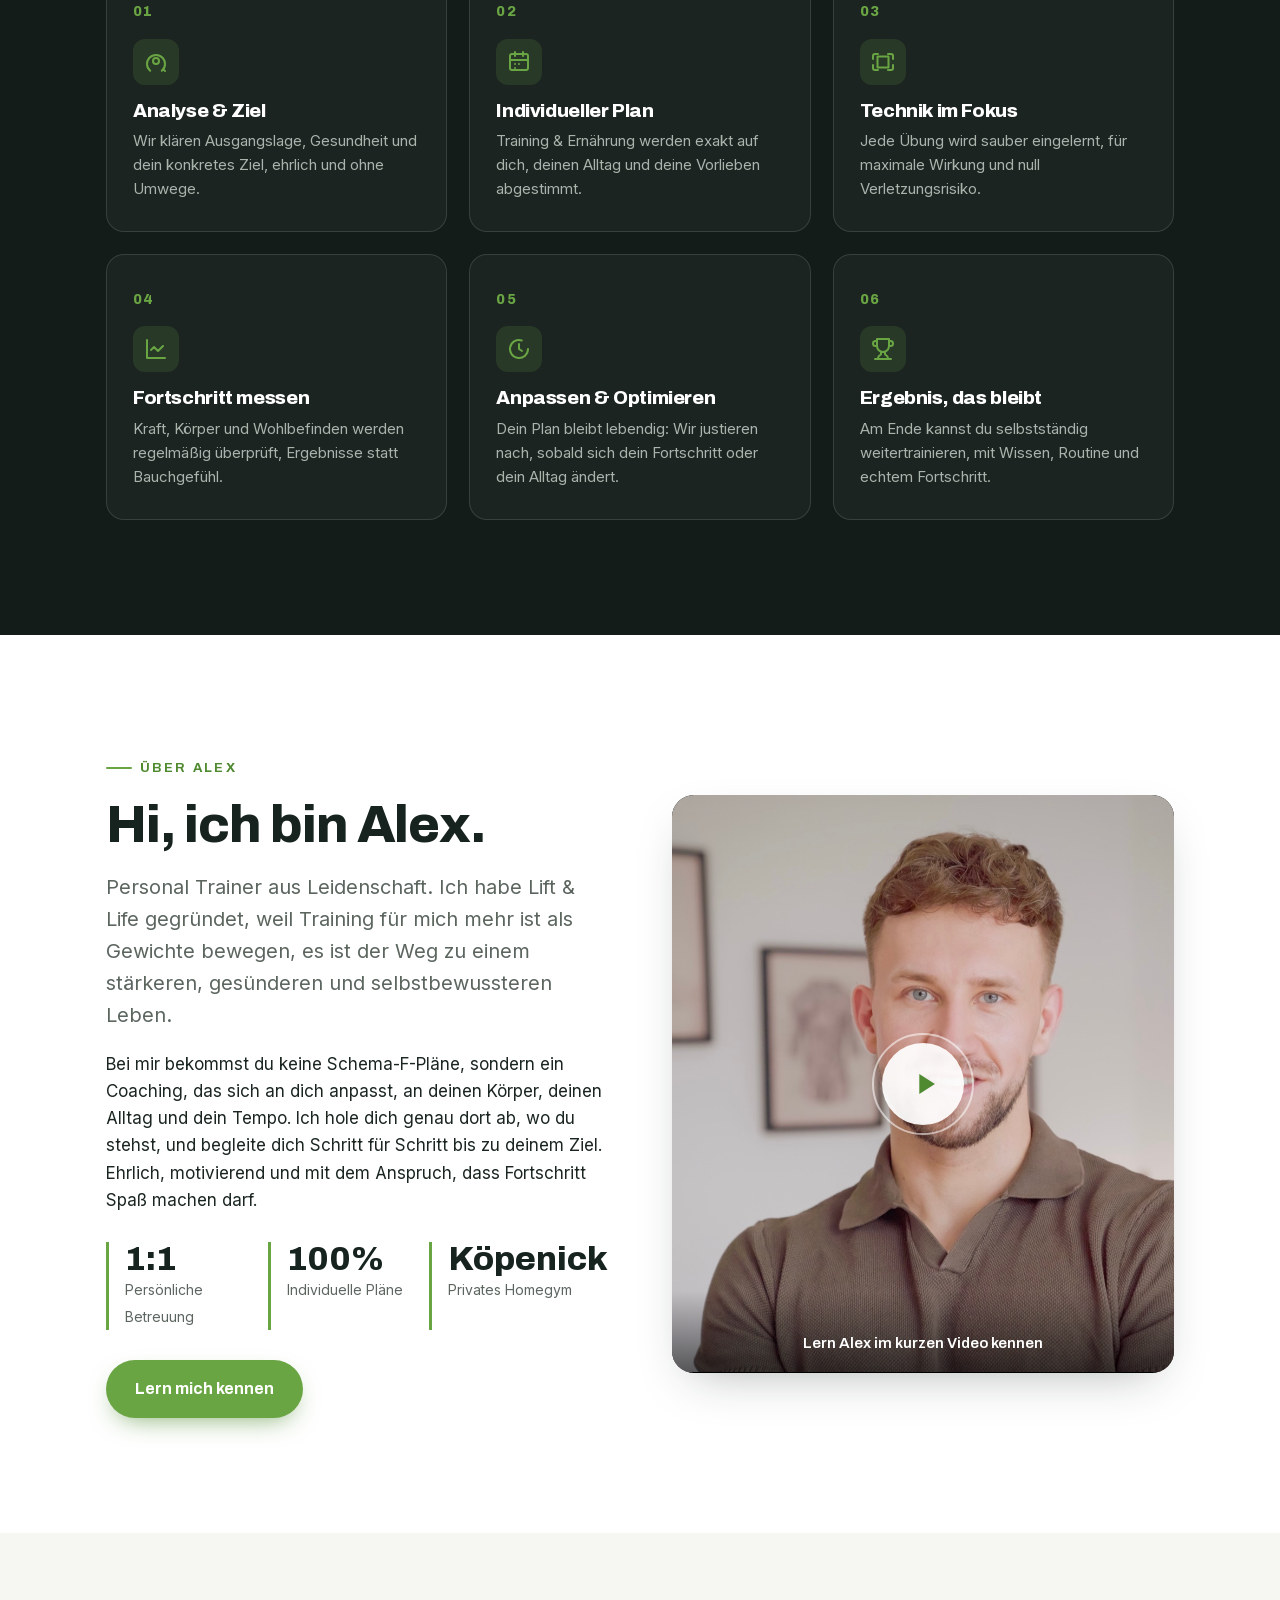
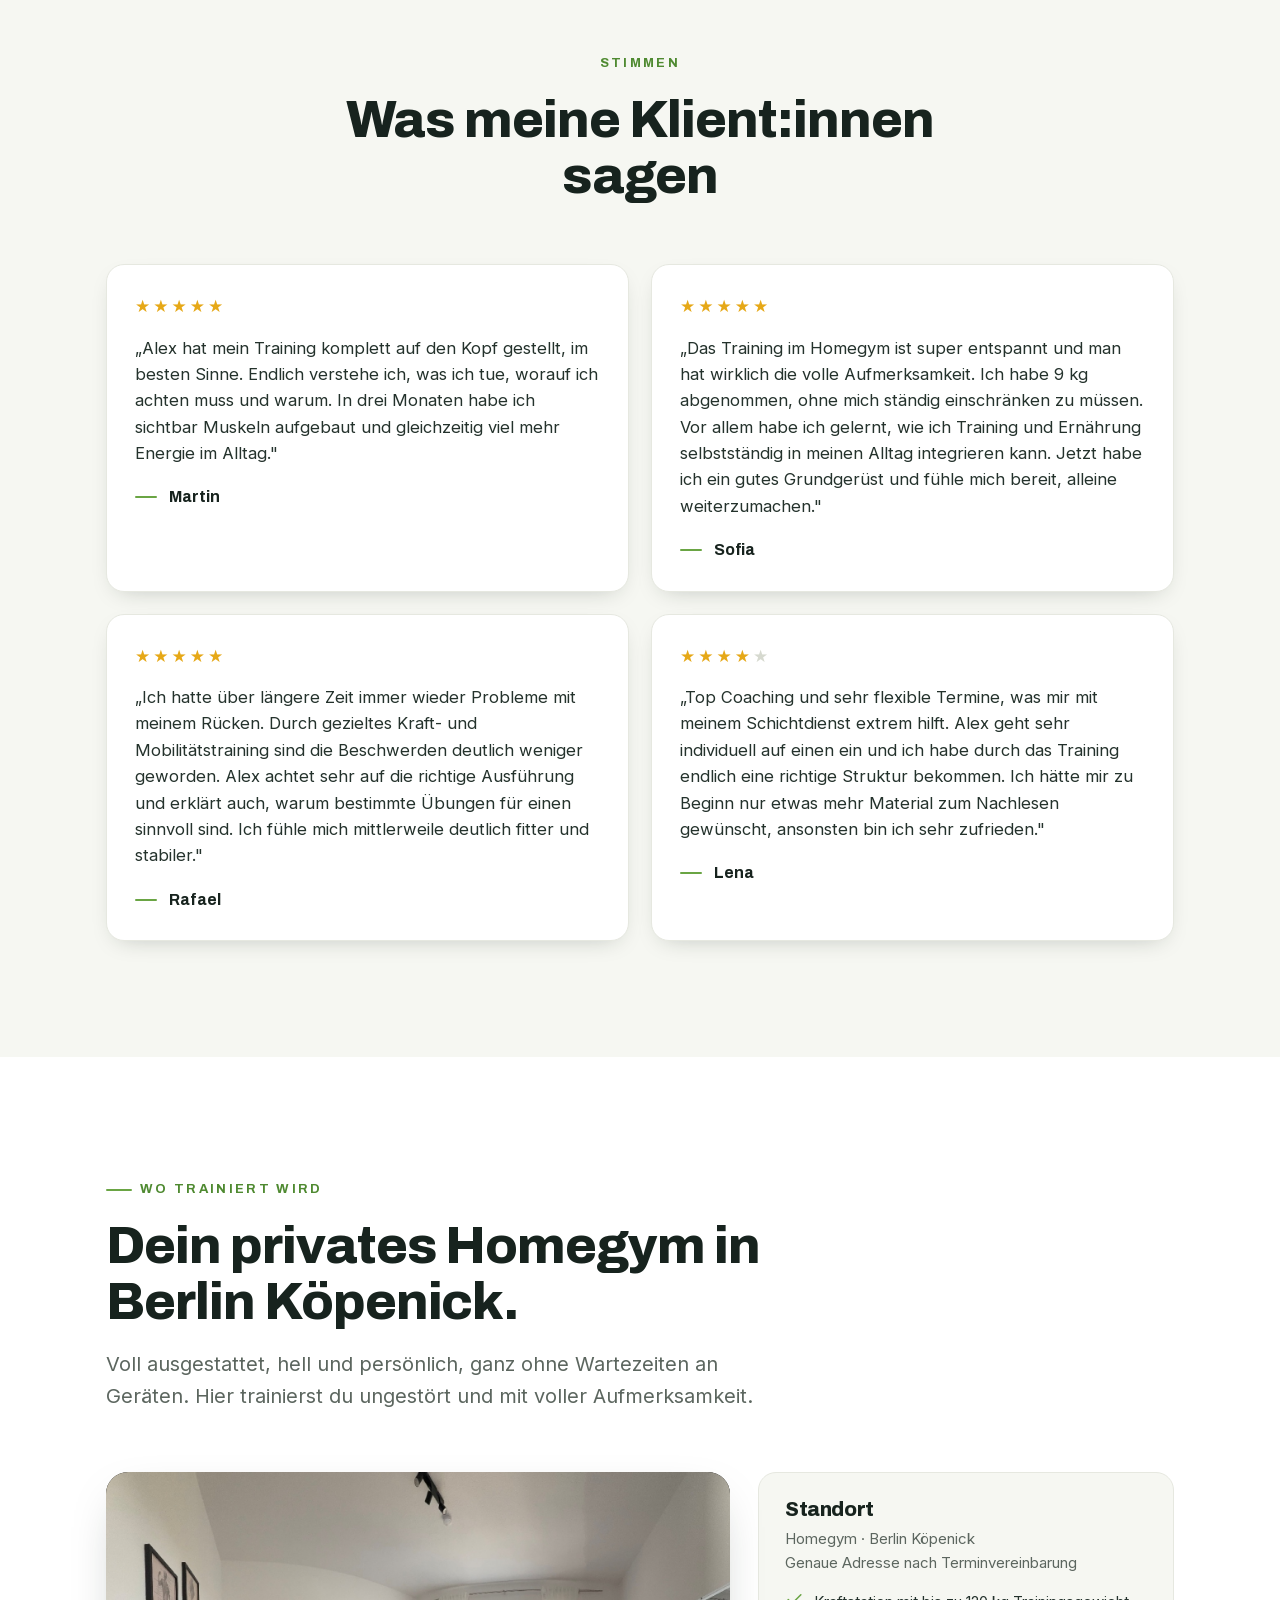
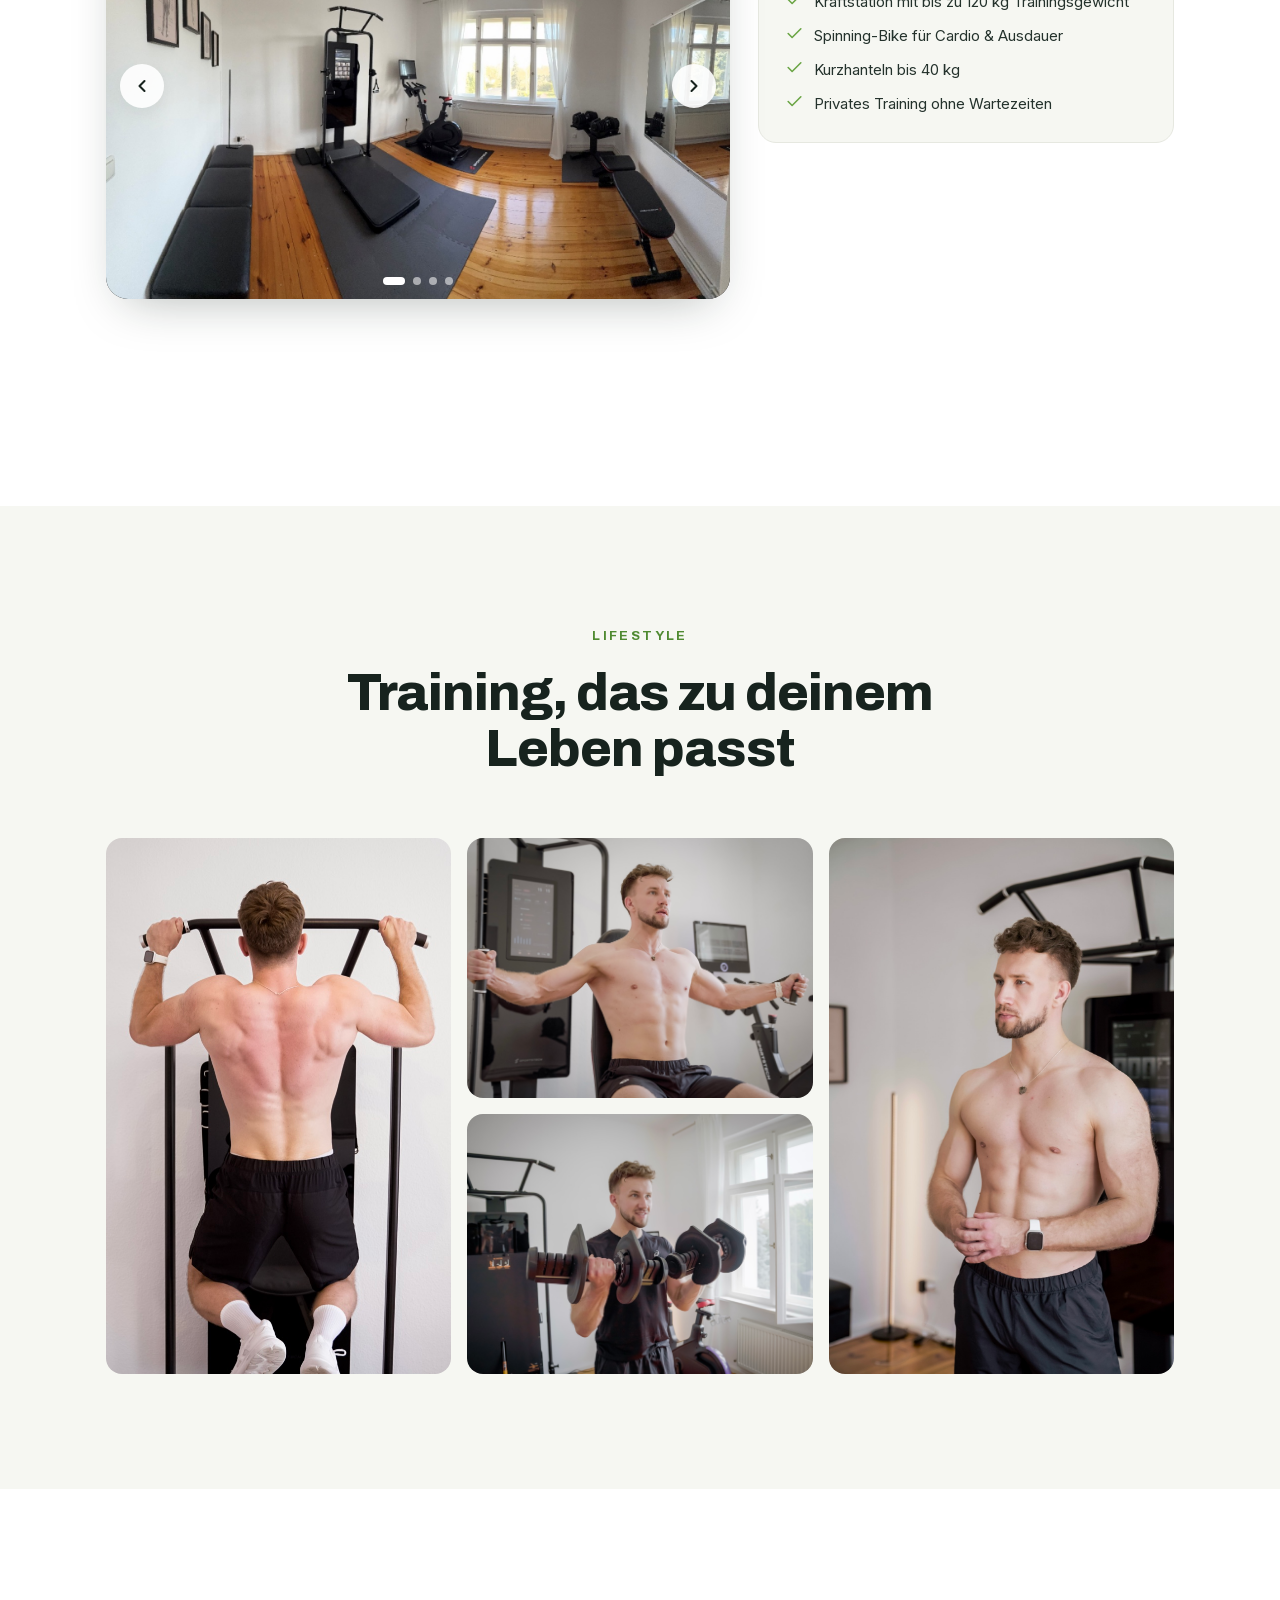
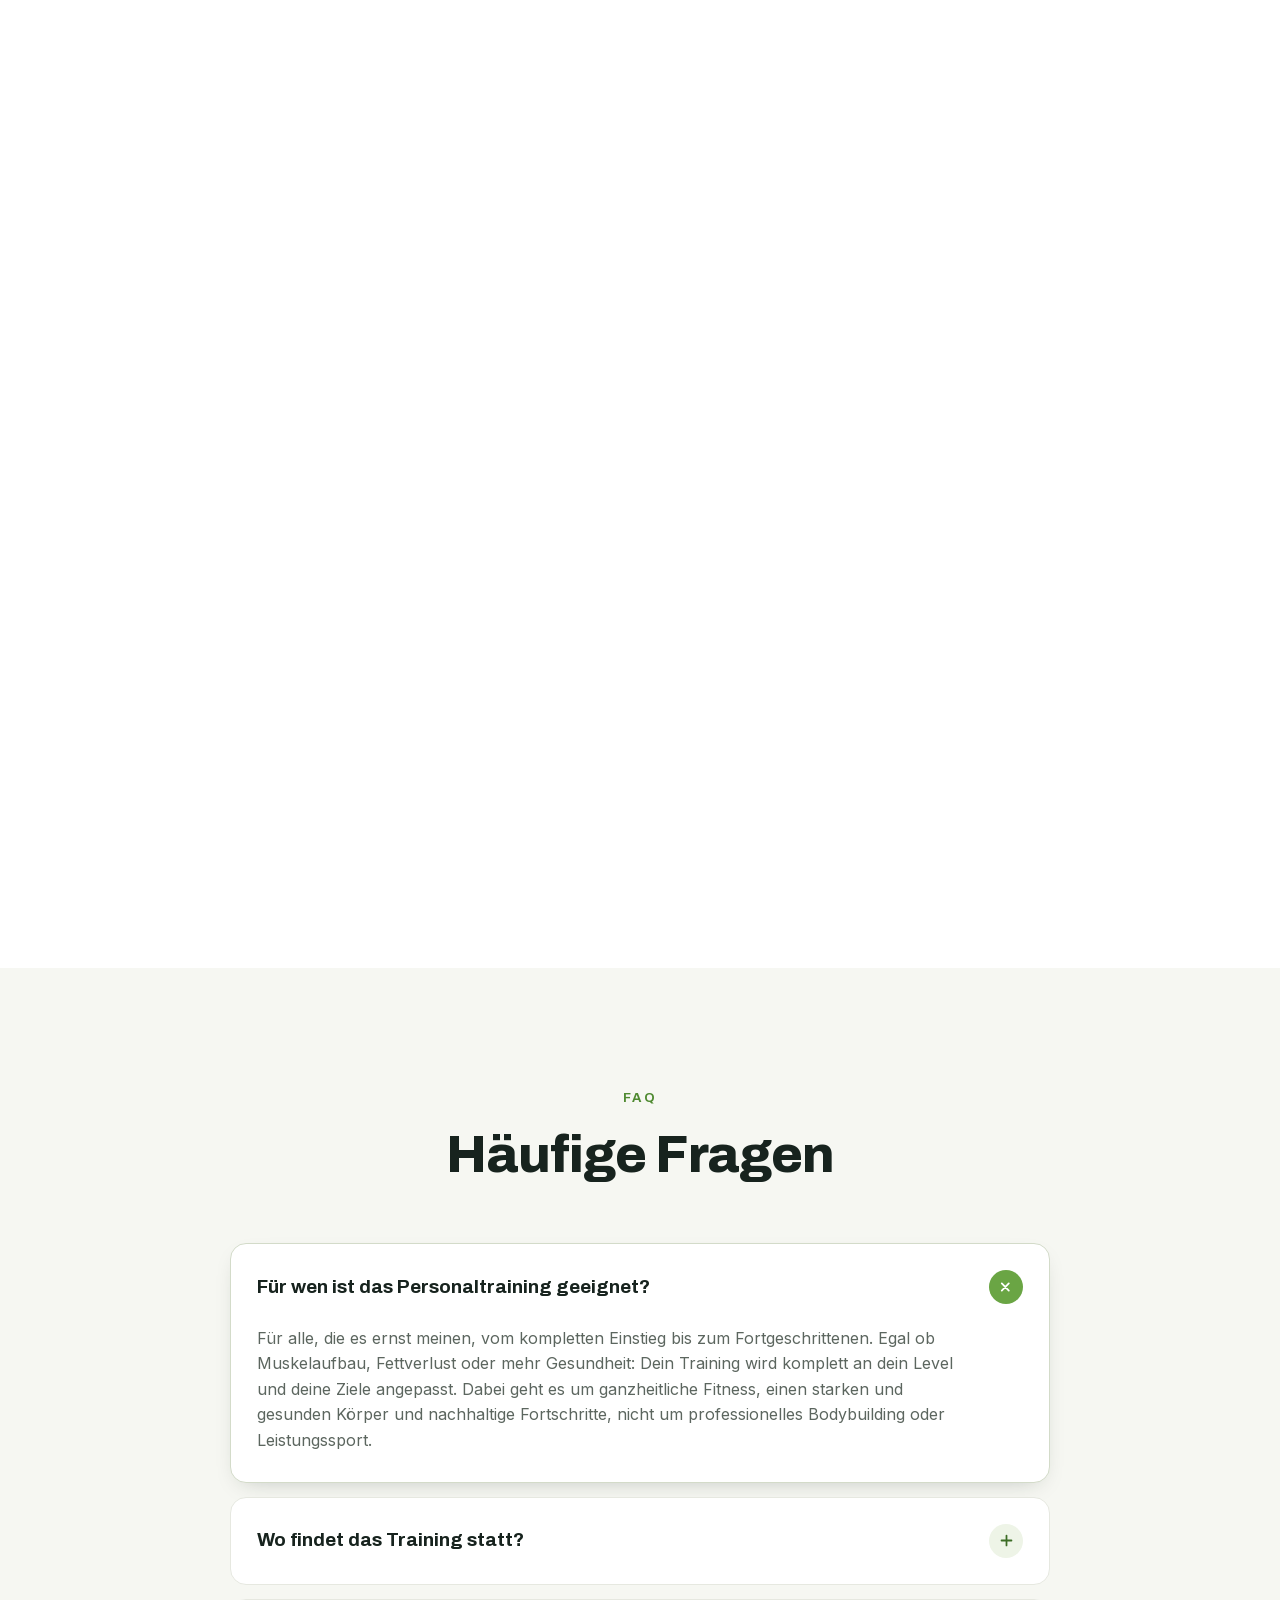
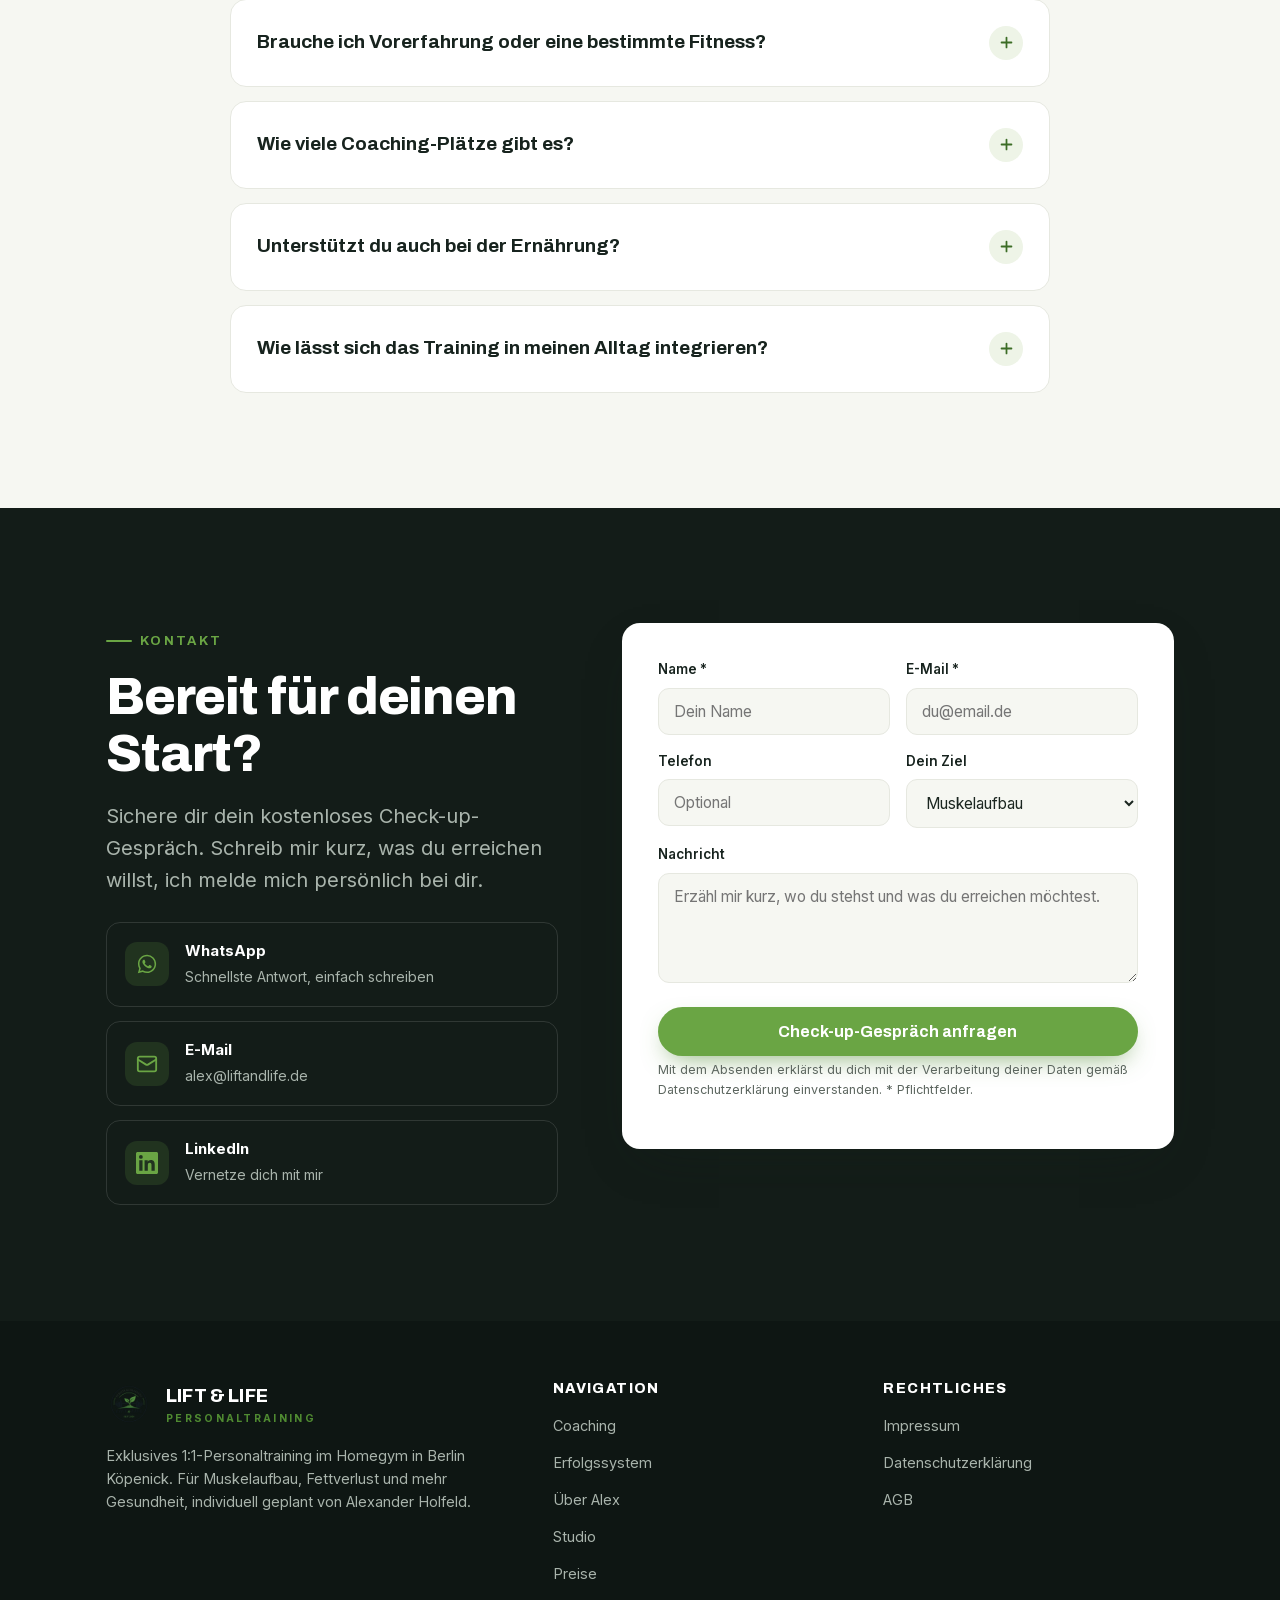
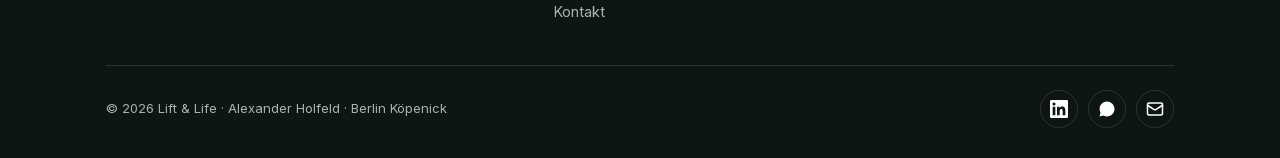
==== commit ee615b72: "Fix: Studio-Slider defekt durch Variablenkollision (track), Analytics-Helper umbenannt + Asset-Cache" ====
--- a/index.html
+++ b/index.html
@@ -10,8 +10,8 @@
 <meta property="og:description" content="Dein exklusives 1:1 Coaching für Muskelaufbau, Fettverlust & mehr Gesundheit.">
 <meta property="og:type" content="website">
 <link rel="icon" href="assets/img/logo-nav.png">
-<link rel="stylesheet" href="assets/css/fonts.css">
-<link rel="stylesheet" href="assets/css/styles.css">
+<link rel="stylesheet" href="assets/css/fonts.css?v=3">
+<link rel="stylesheet" href="assets/css/styles.css?v=3">
 </head>
 <body>
 
@@ -519,7 +519,7 @@
   </div>
 </div>
 
-<script src="assets/js/main.js"></script>
+<script src="assets/js/main.js?v=3"></script>
 <!-- Vercel Web Analytics (cookiefrei) -->
 <script defer src="/_vercel/insights/script.js"></script>
 </body>
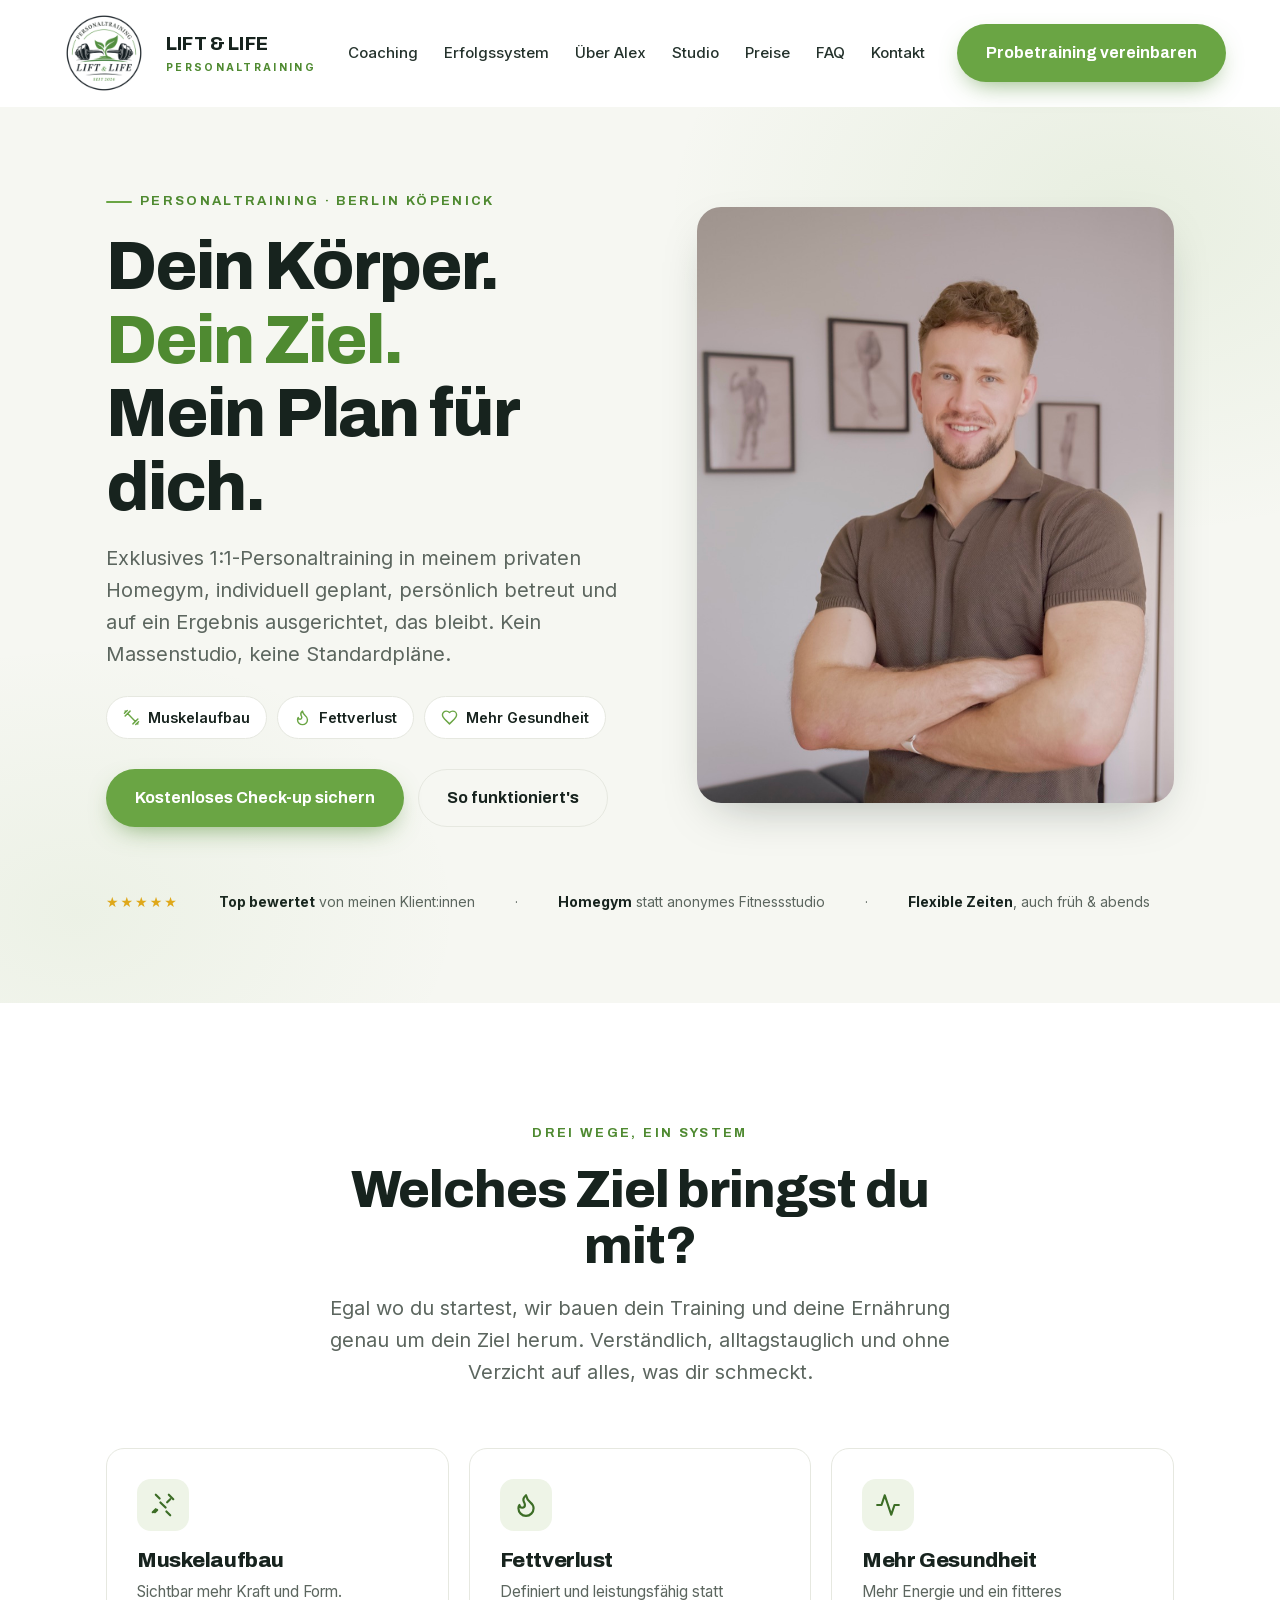
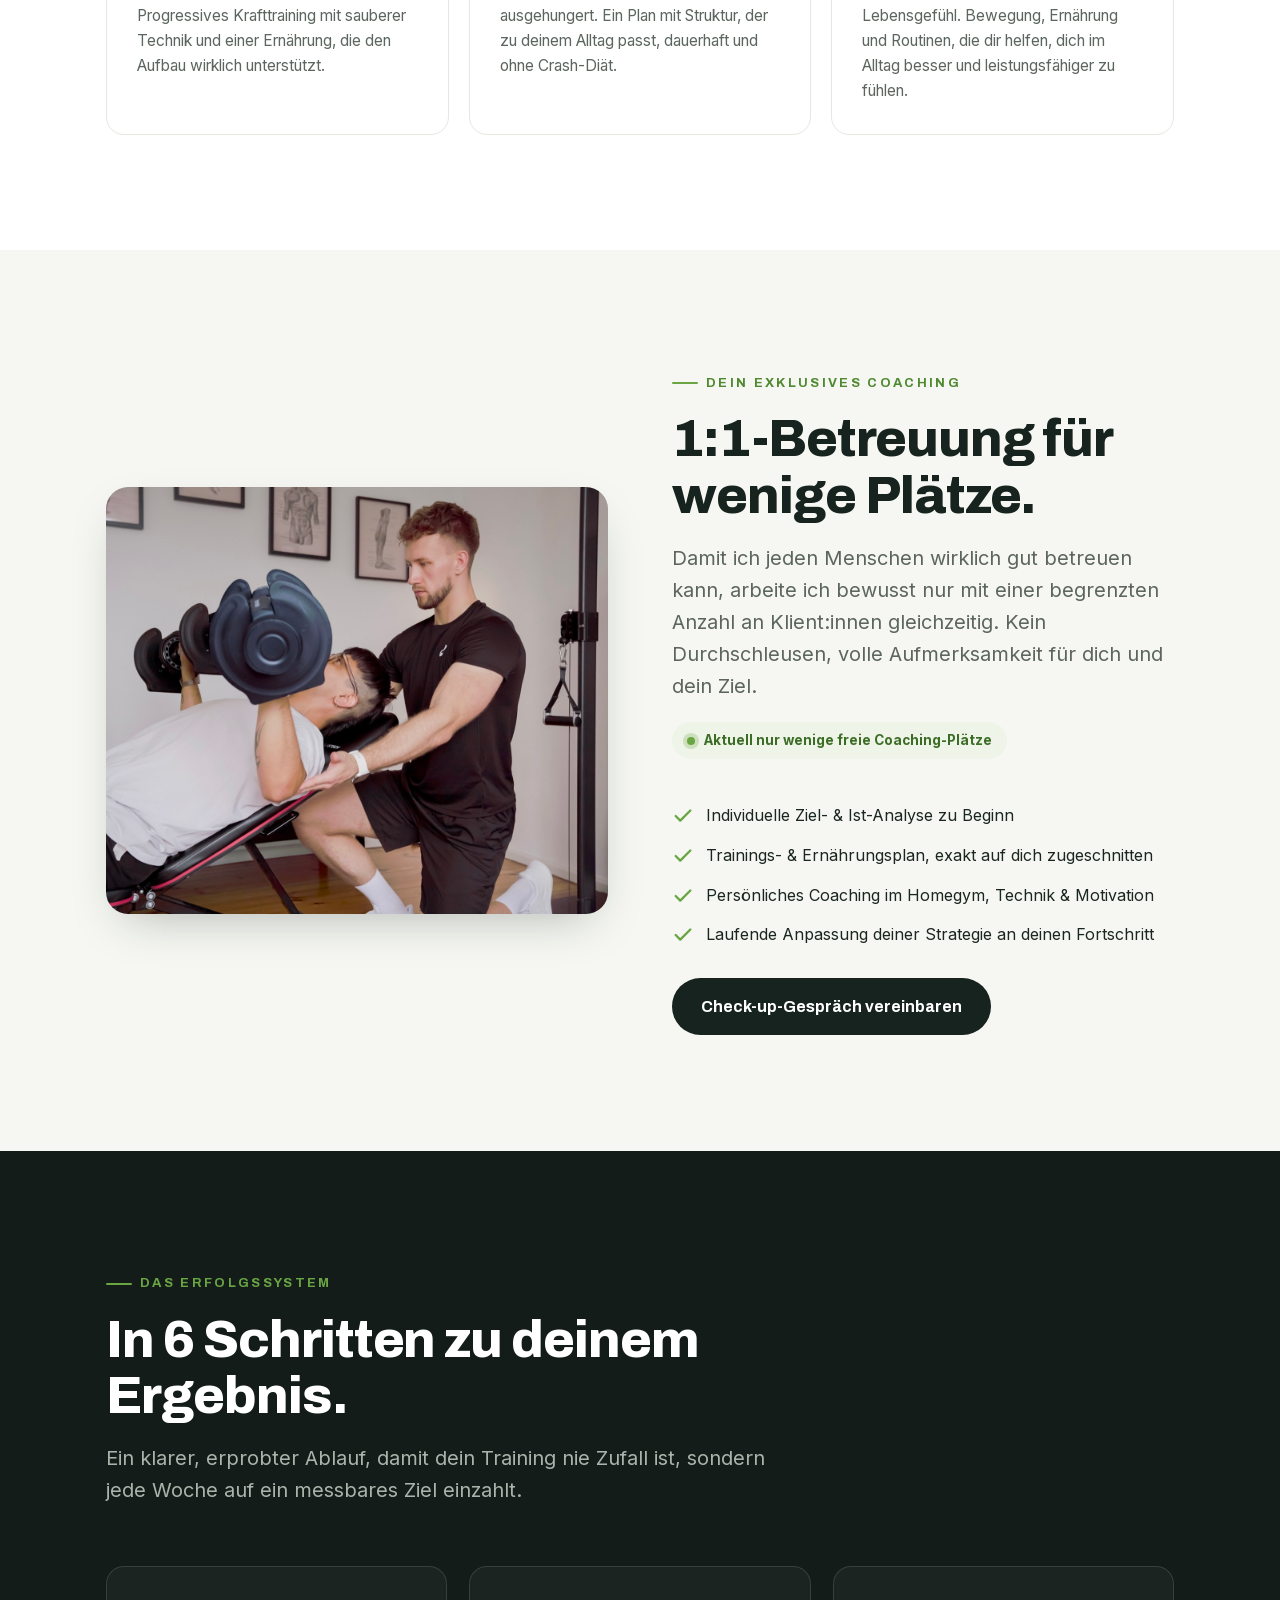
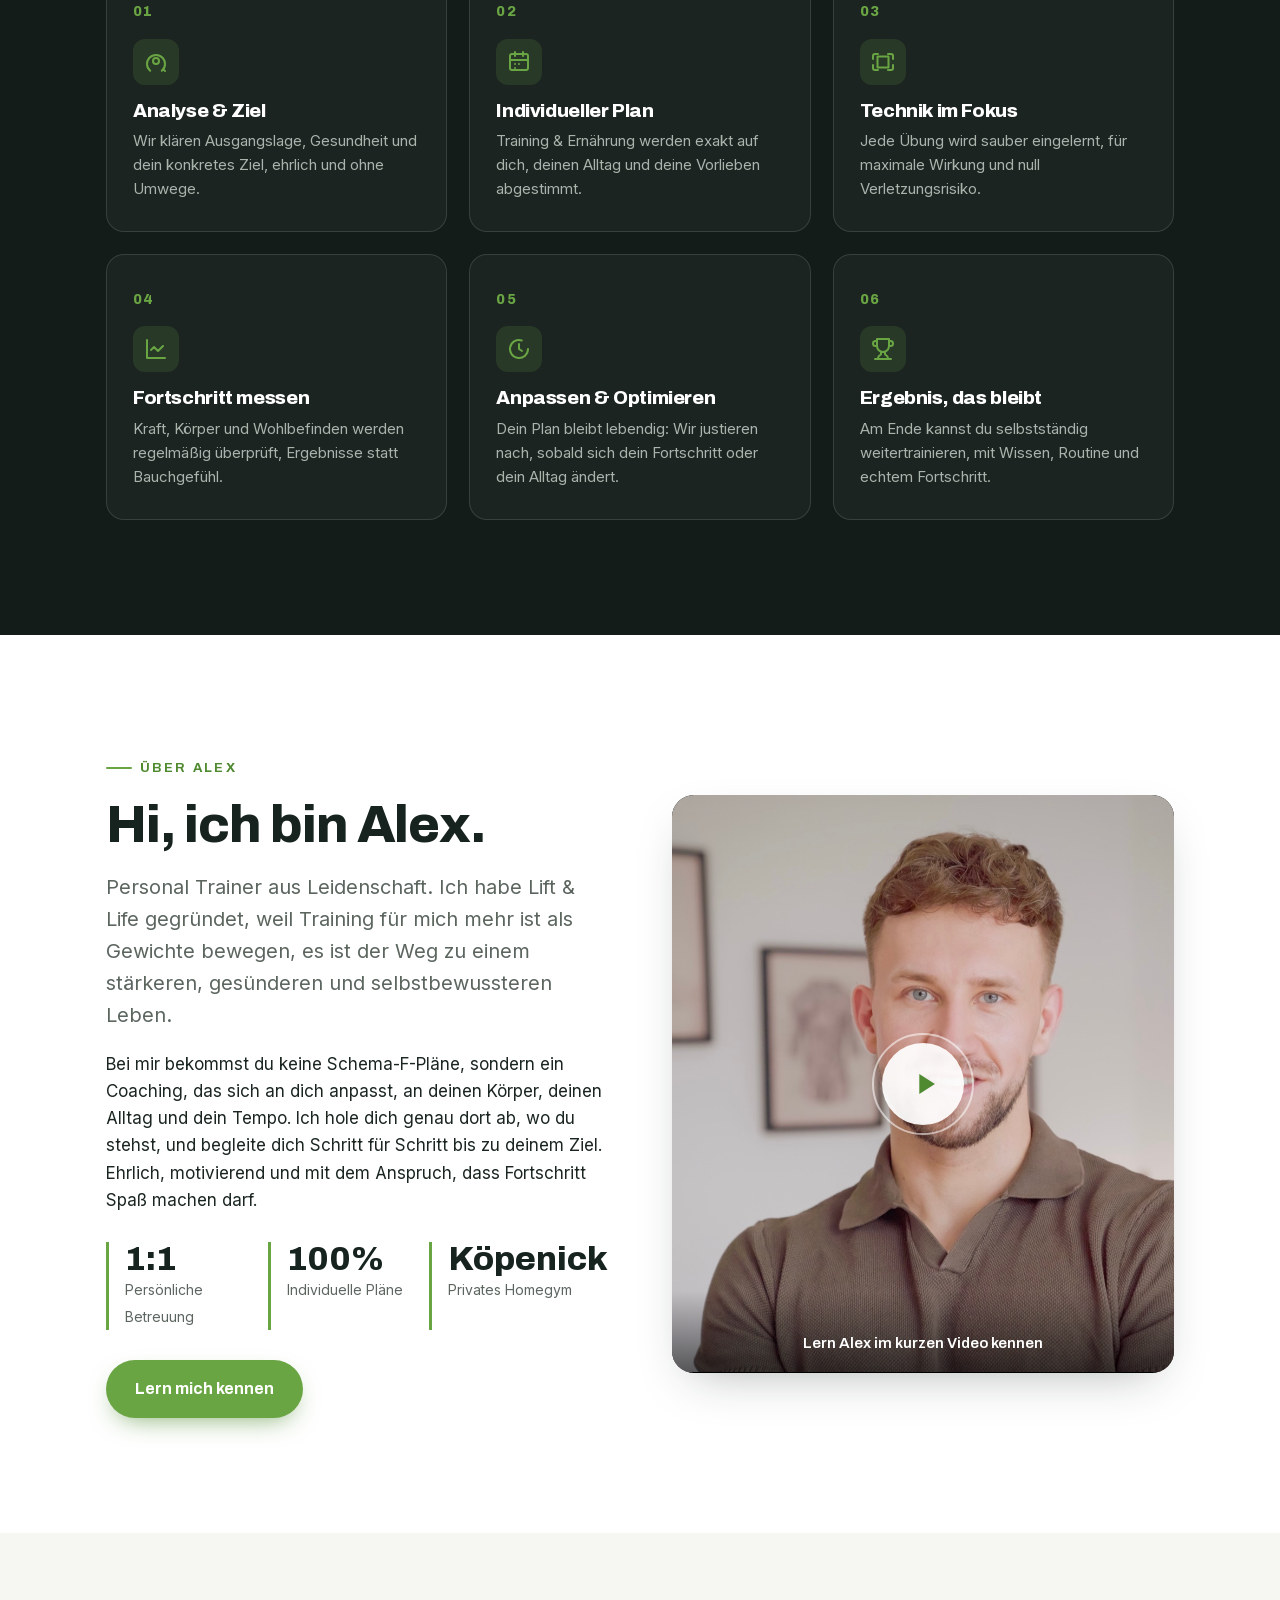
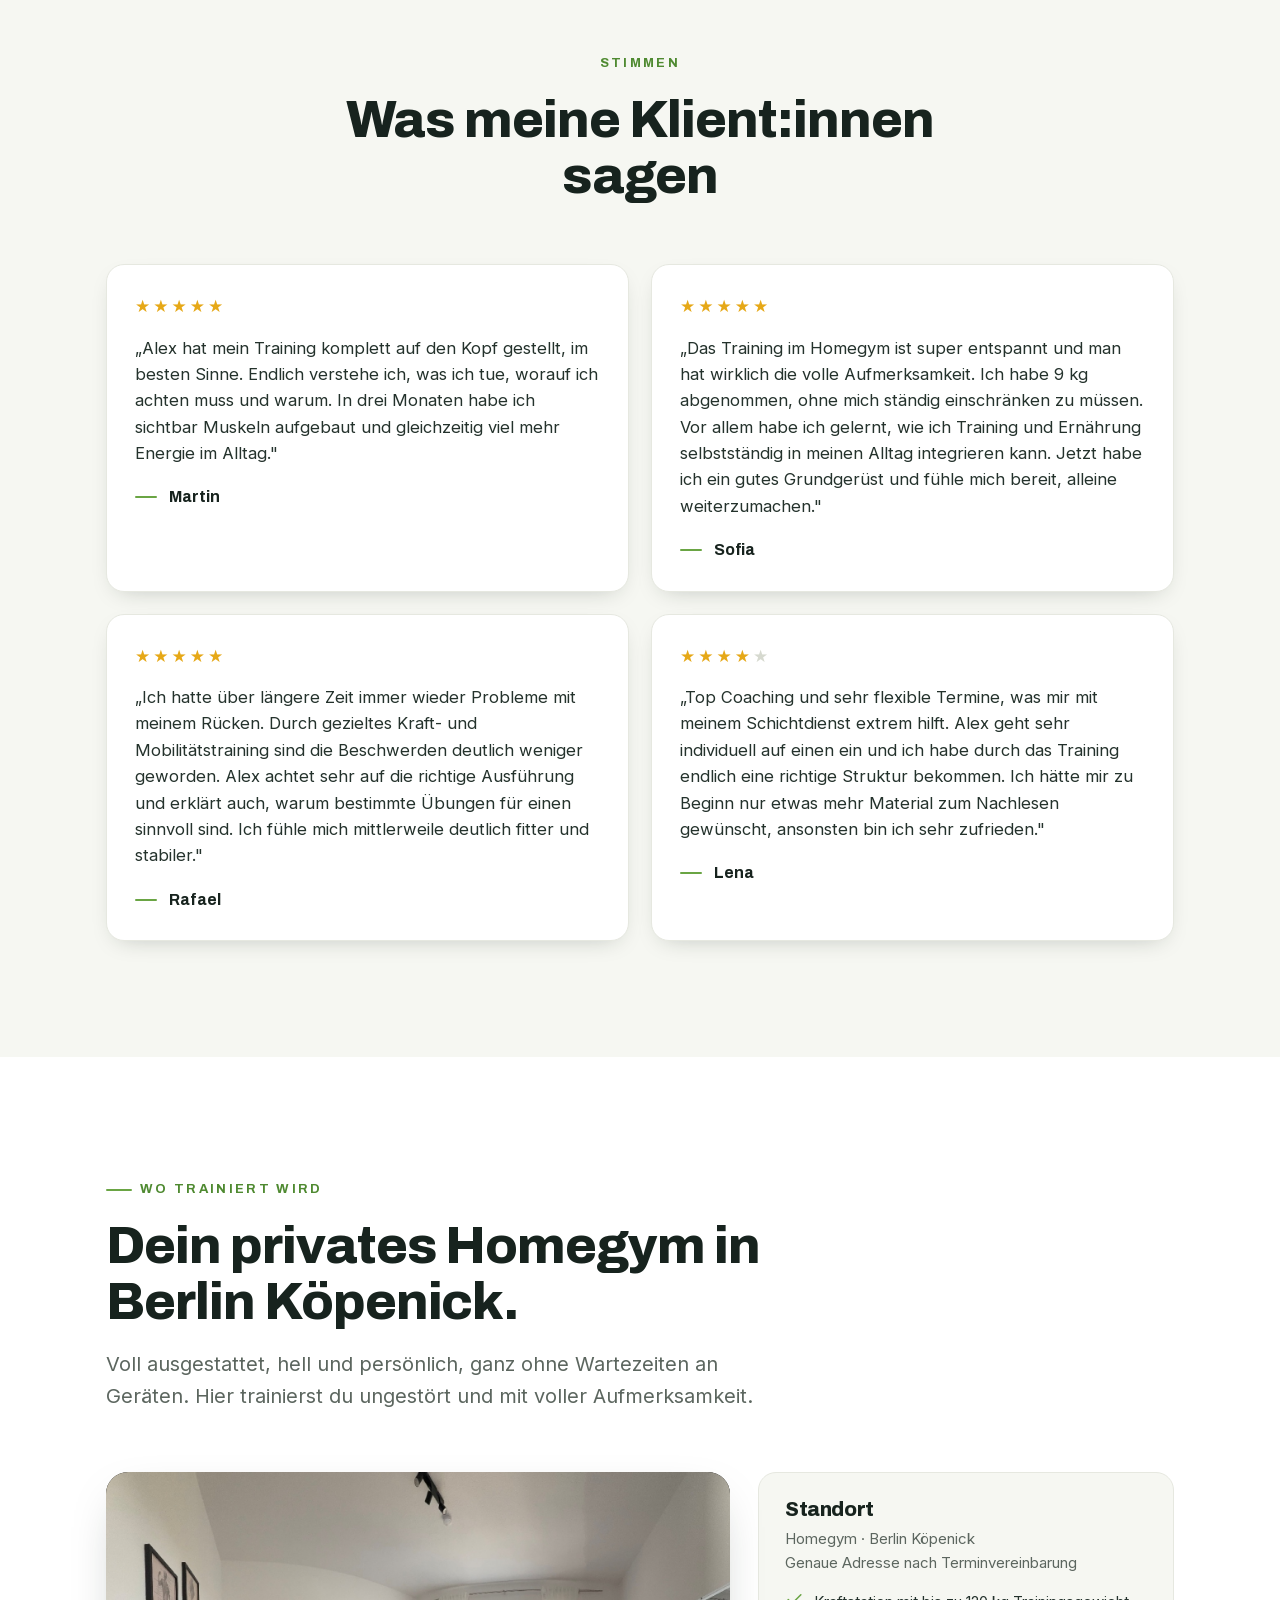
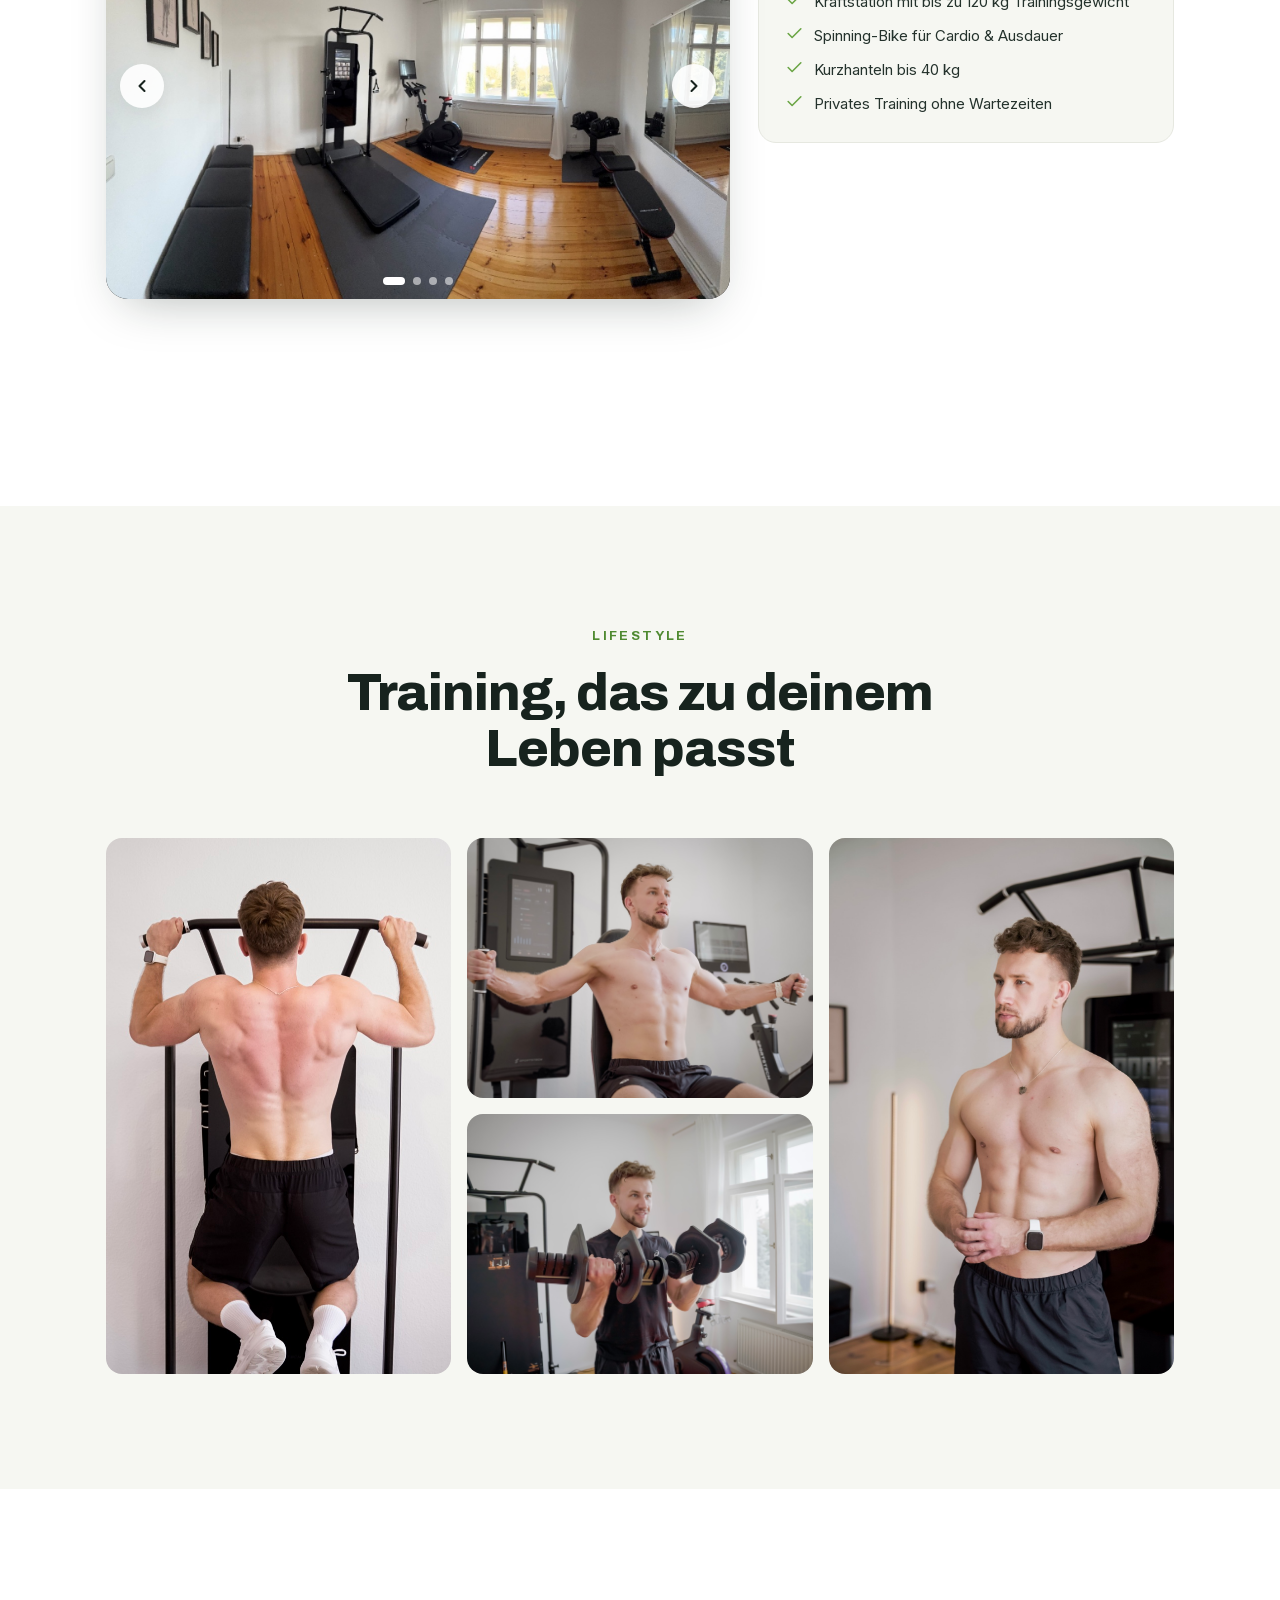
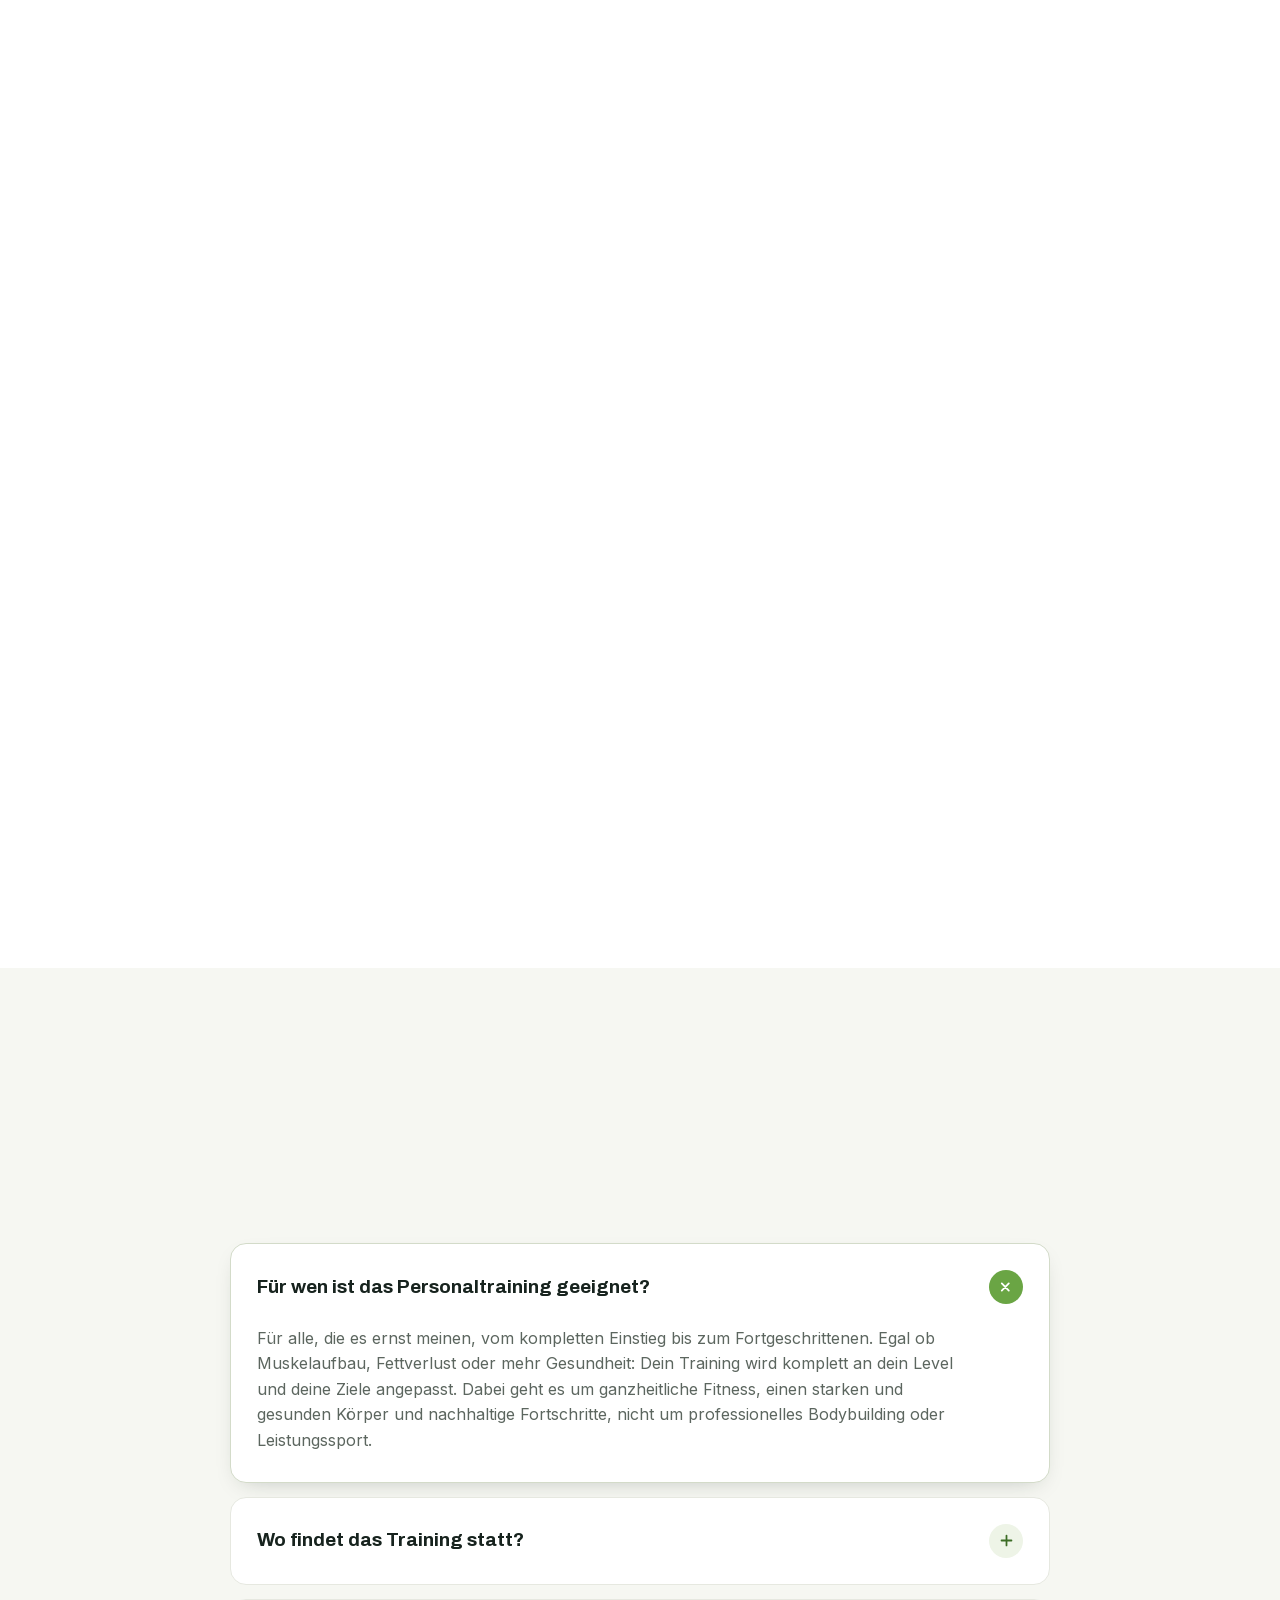
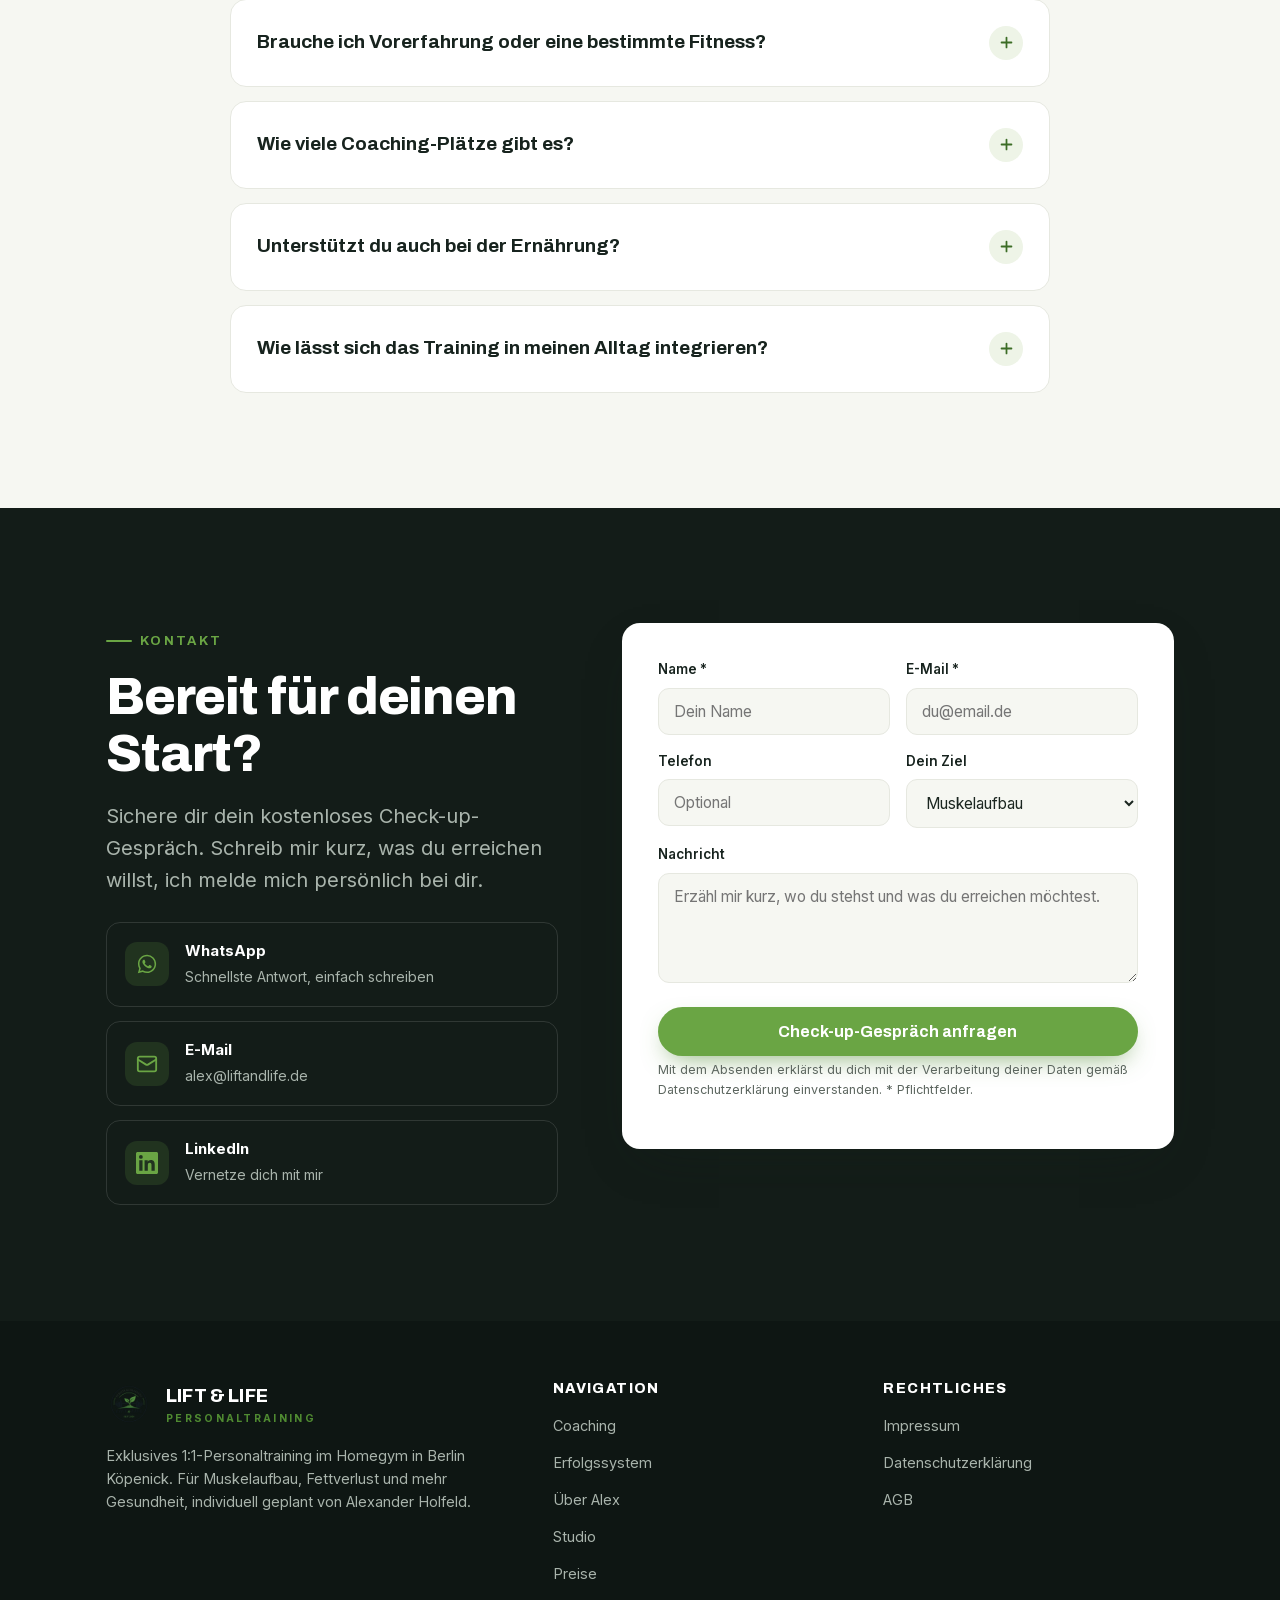
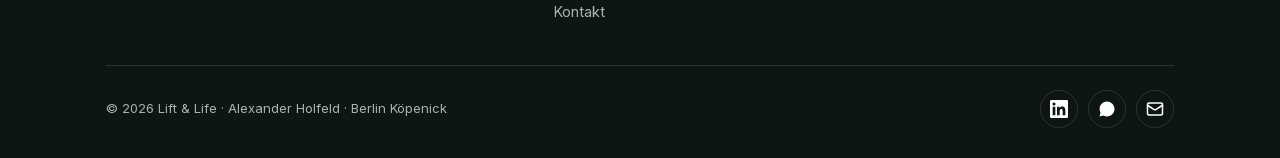
==== commit 418c71c8: "Preis Einzeltermin auf 59 EUR angepasst Co-Authored-By: Claude Opus 4.8 <noreply@anthropic.com>" ====
--- a/index.html
+++ b/index.html
@@ -323,7 +323,7 @@
         <span class="tag">Beliebt</span>
         <h3>Einzeltermin</h3>
         <p class="sub">Flexible 1:1-Einheit im Homegym, ideal zum Einstieg oder als Ergänzung.</p>
-        <div class="amount">49&nbsp;€ <small>/ Einheit</small></div>
+        <div class="amount">59&nbsp;€ <small>/ Einheit</small></div>
         <ul>
           <li><svg viewBox="0 0 24 24" fill="none" stroke="currentColor" stroke-width="2.5" stroke-linecap="round" stroke-linejoin="round"><path d="M20 6 9 17l-5-5"/></svg> 60 Minuten persönliches Training</li>
           <li><svg viewBox="0 0 24 24" fill="none" stroke="currentColor" stroke-width="2.5" stroke-linecap="round" stroke-linejoin="round"><path d="M20 6 9 17l-5-5"/></svg> Technik-Coaching &amp; Trainingsplan</li>
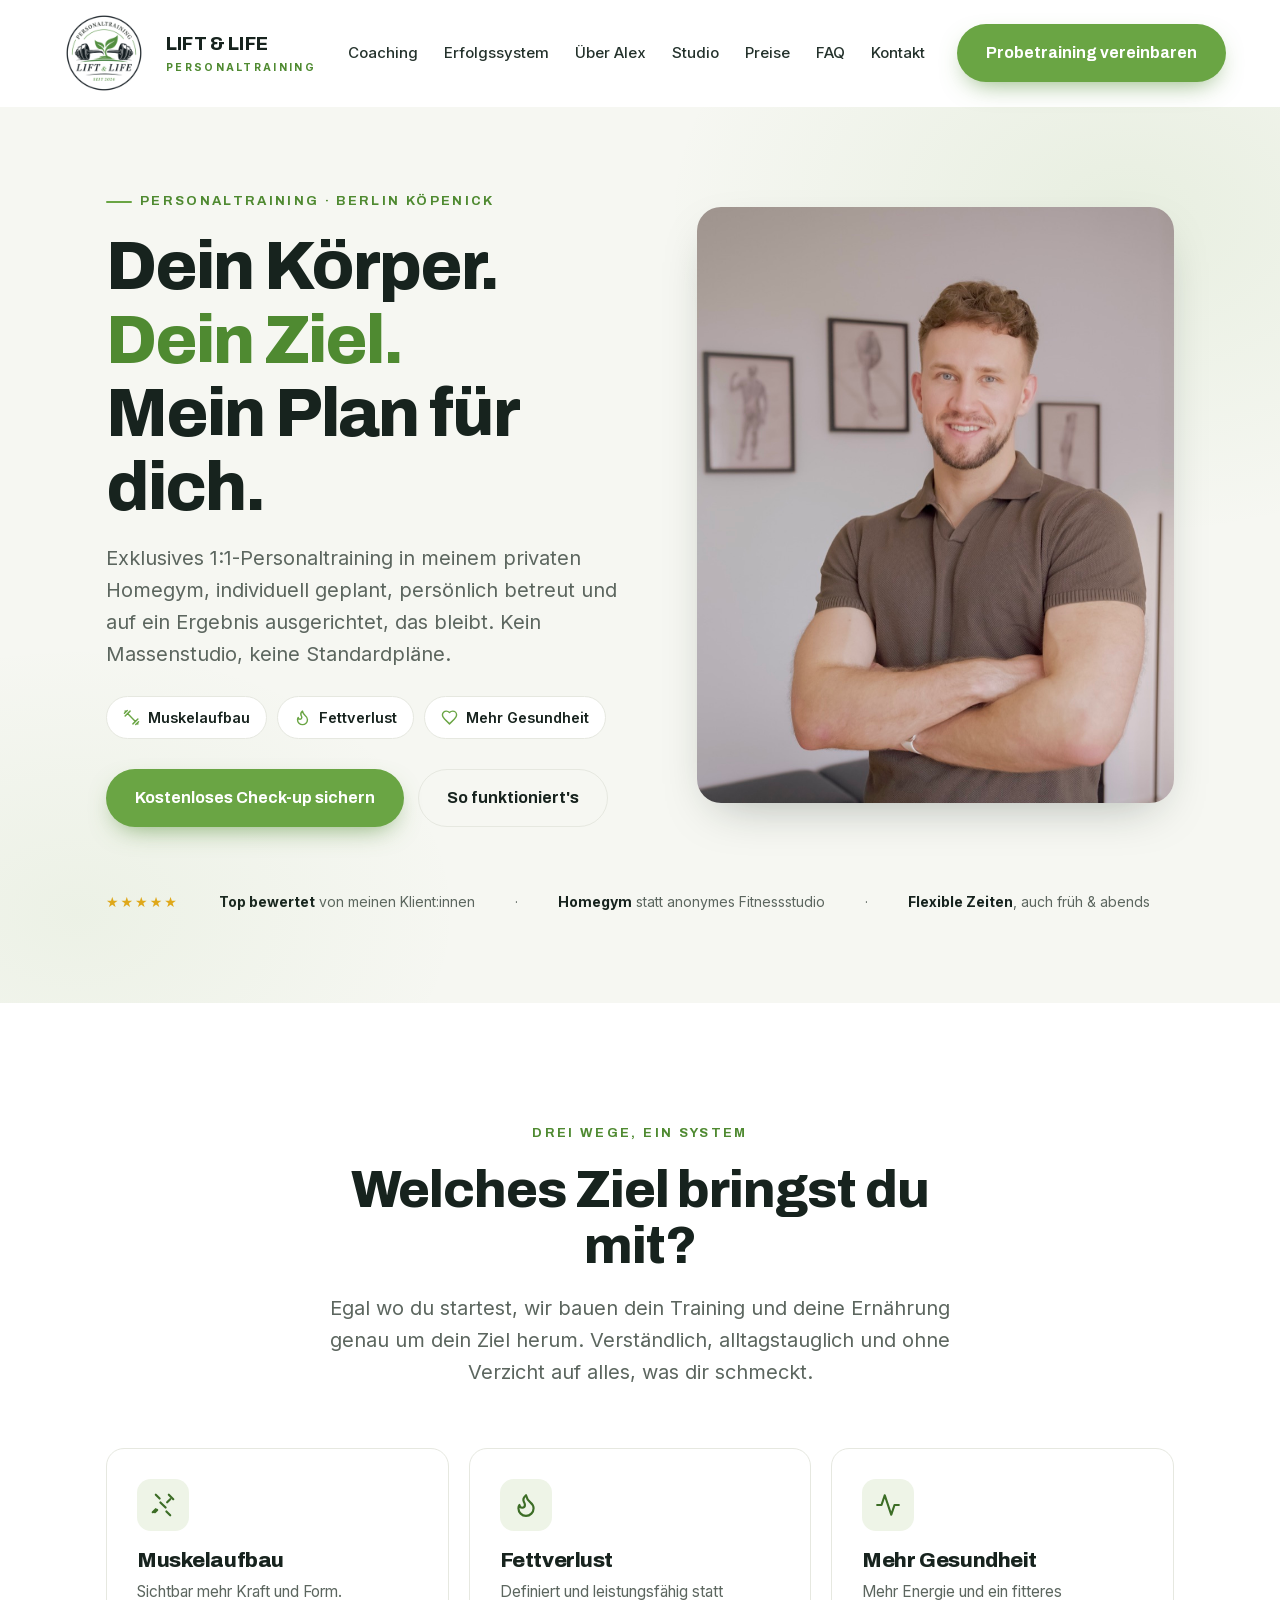
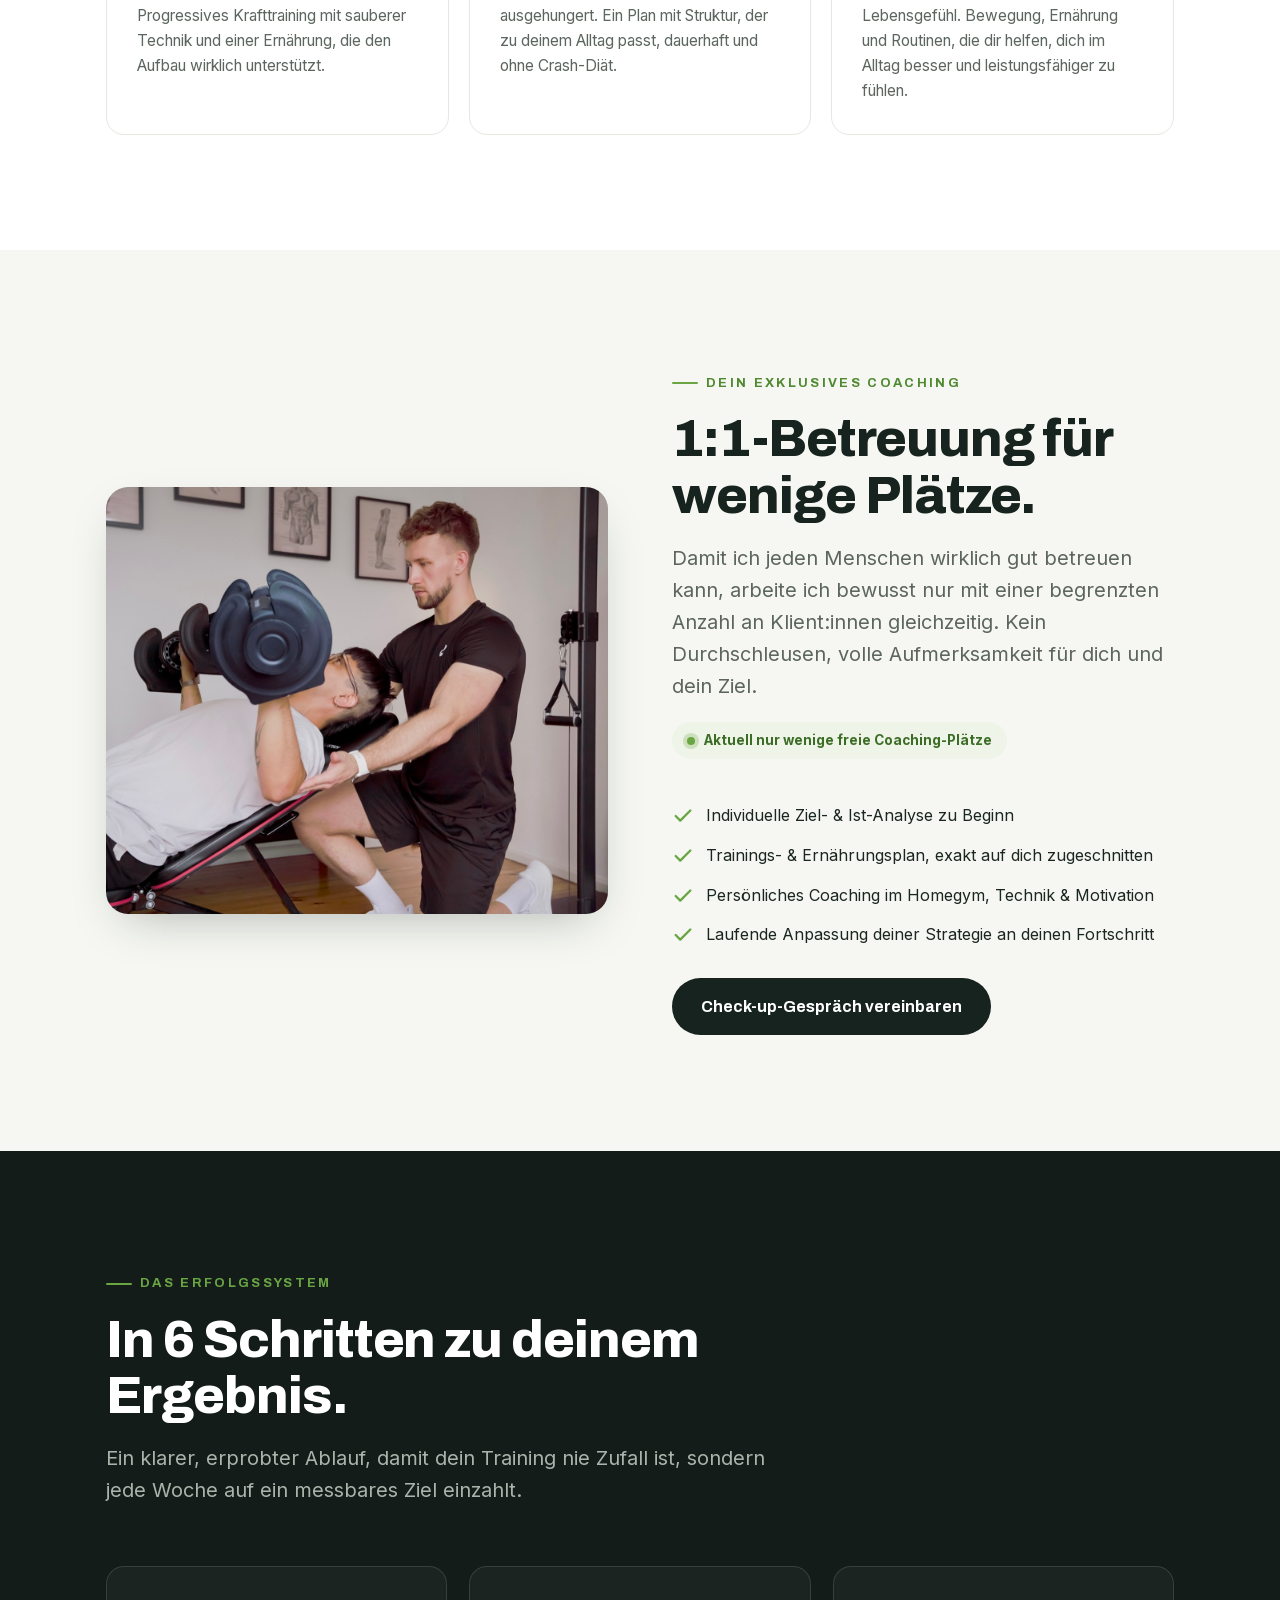
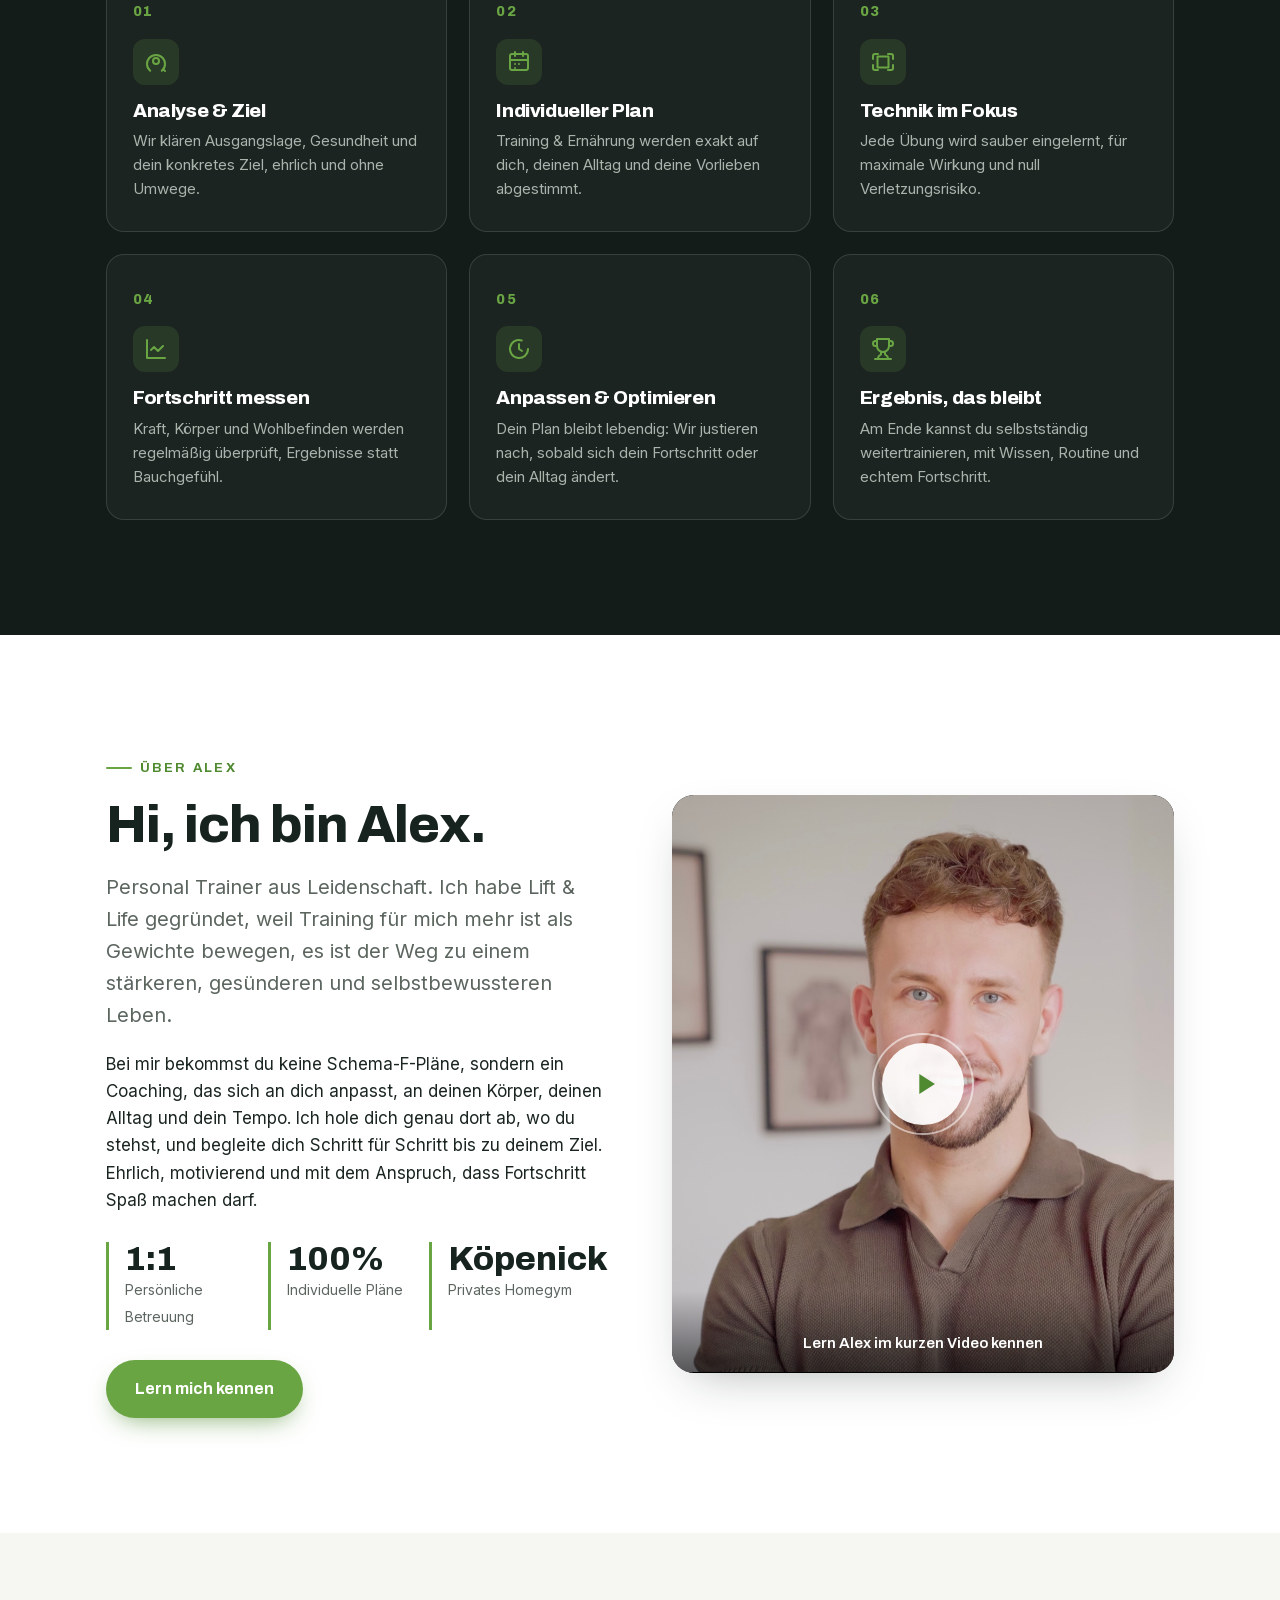
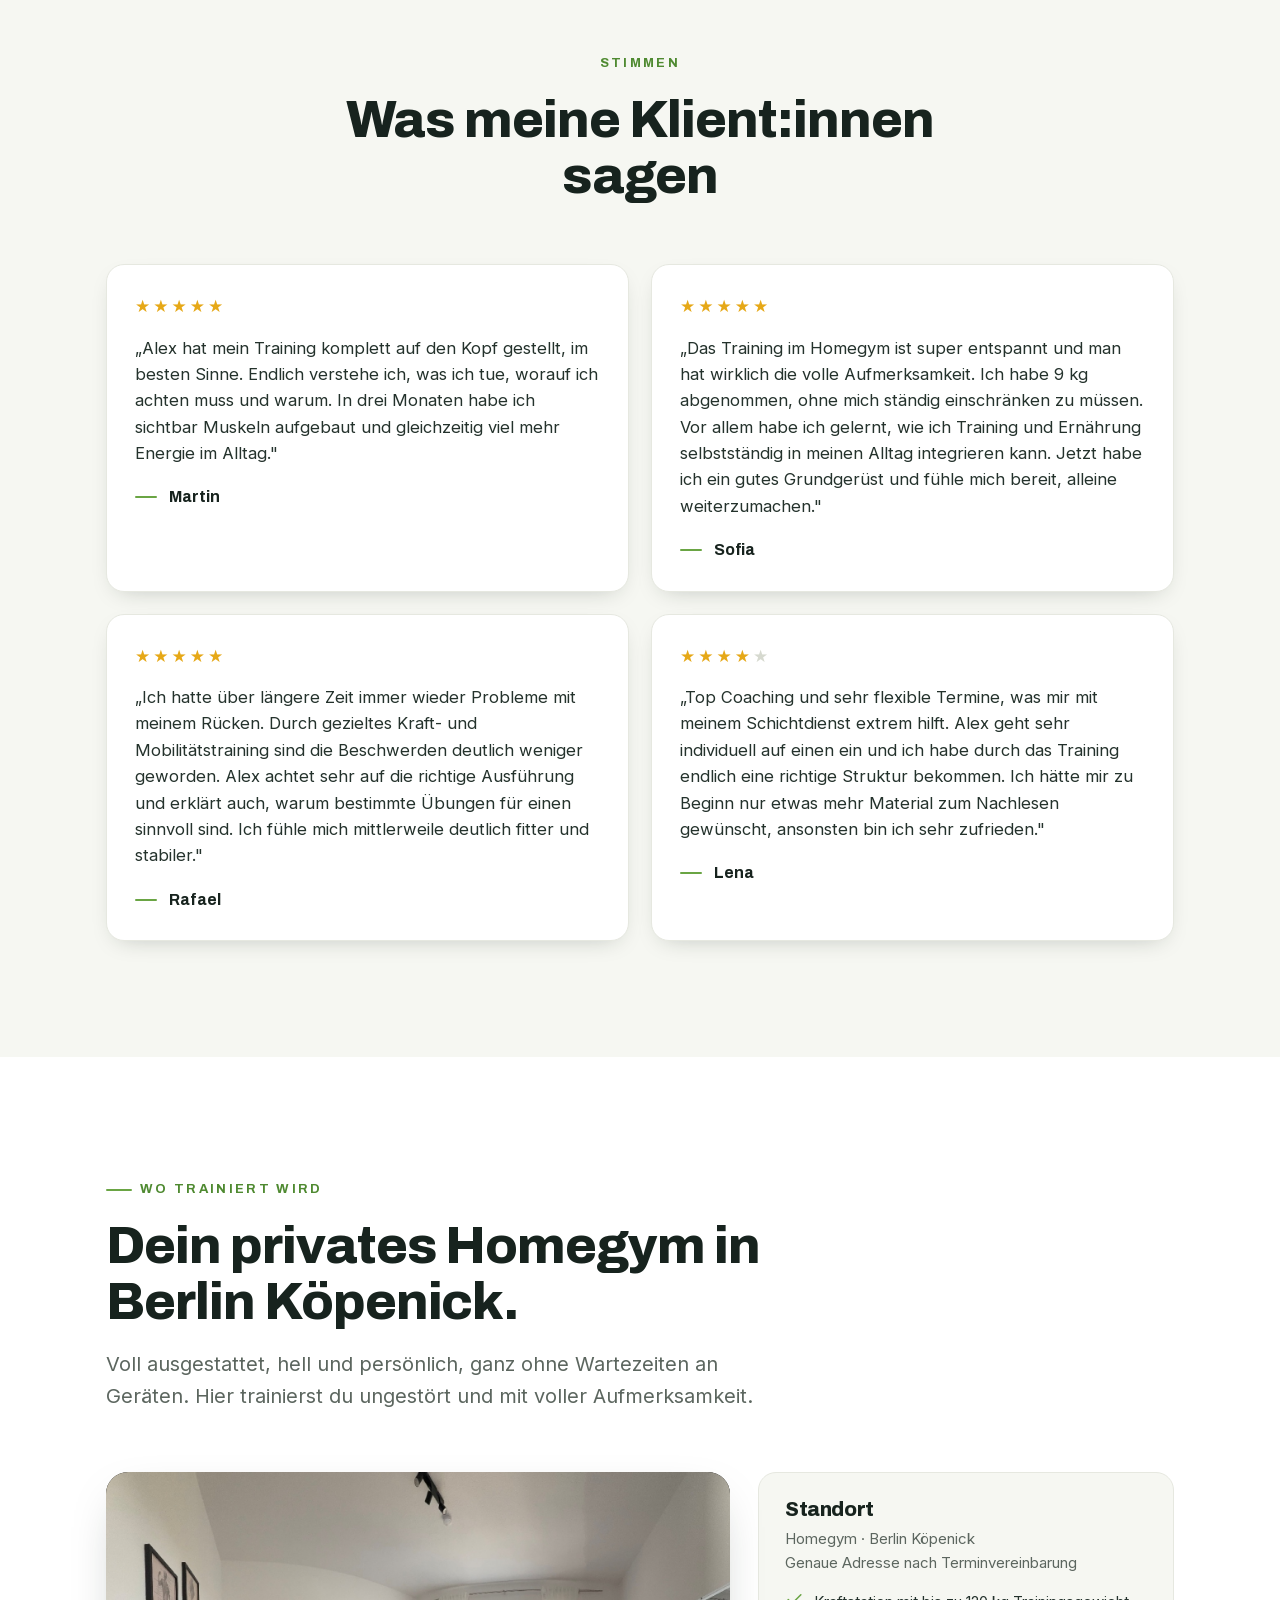
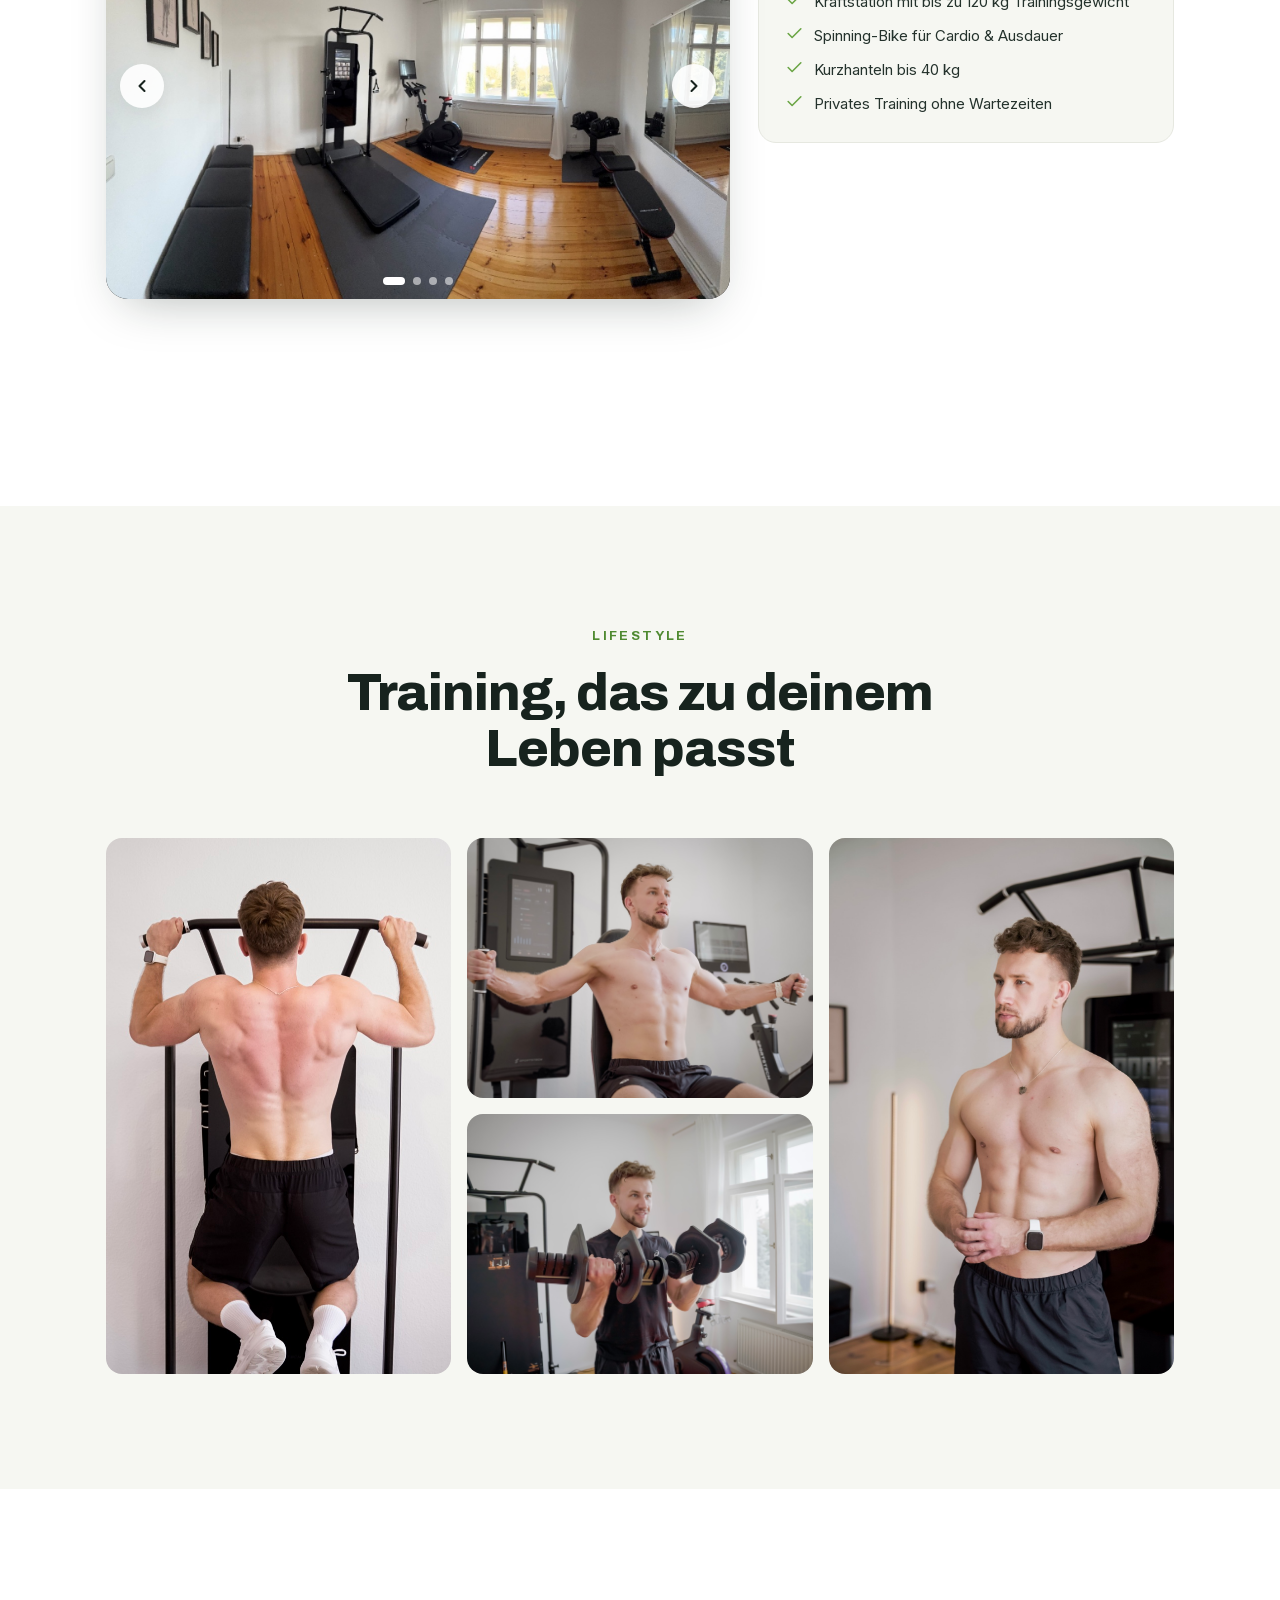
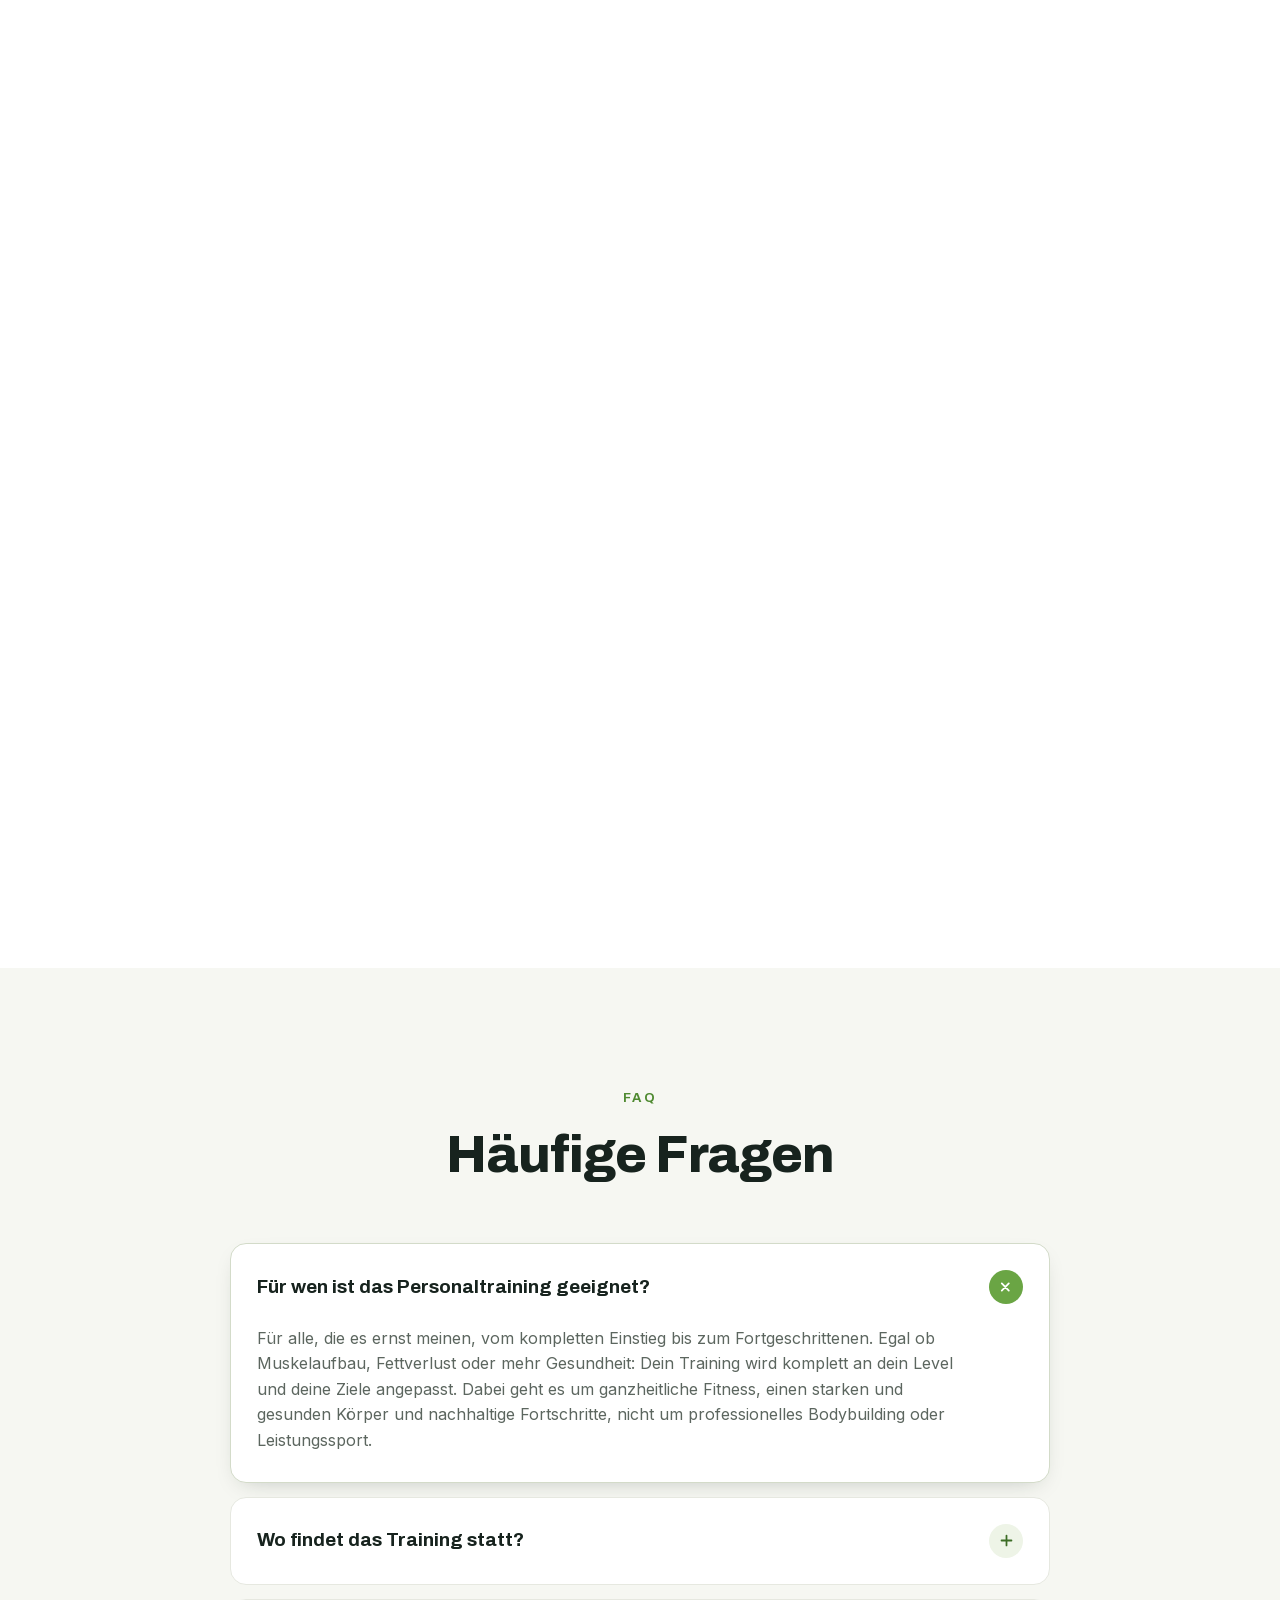
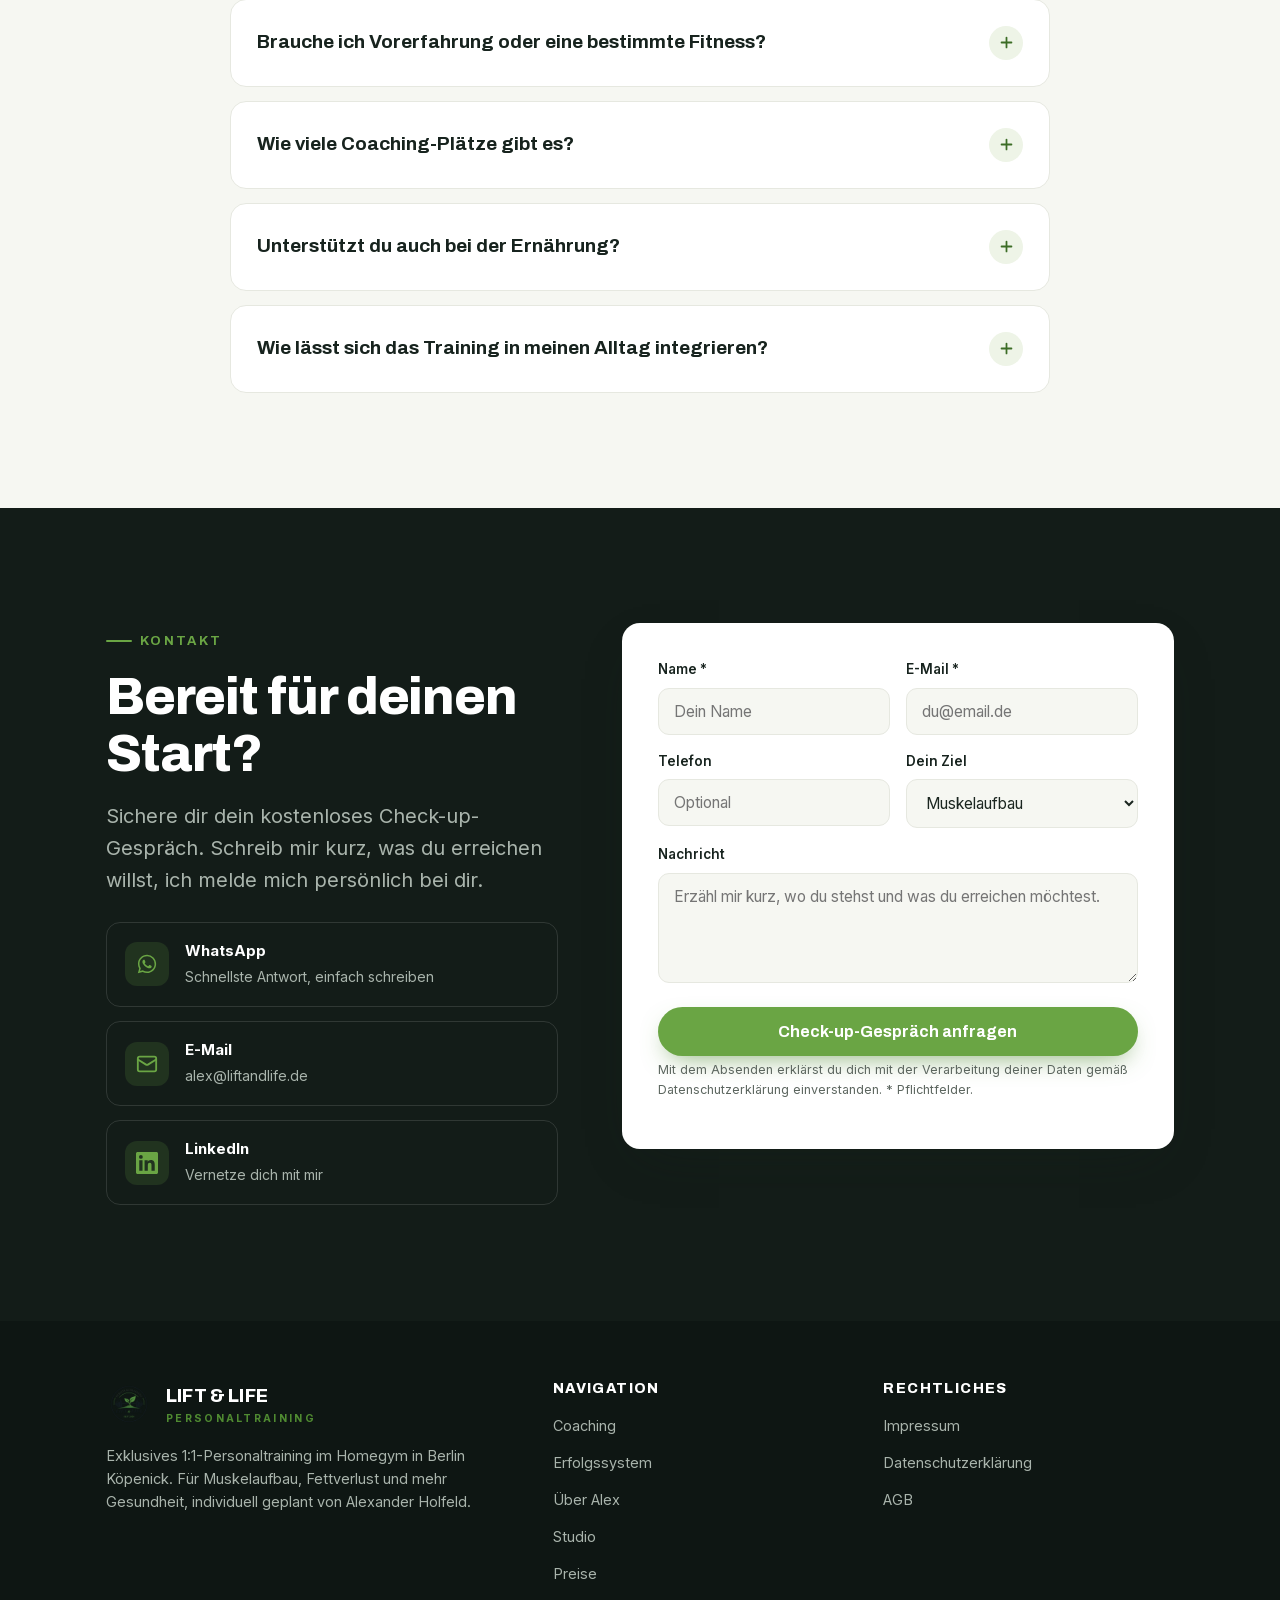
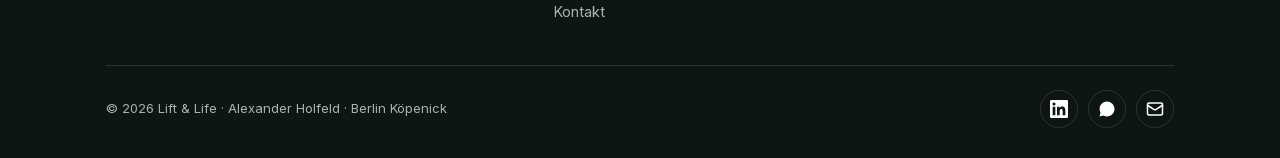
==== commit a2873094: "Rabatt-Popup (Sportstech) entfernt: HTML, JS und CSS Co-Authored-By: Claude Opus 4.8 <noreply@anthro" ====
--- a/index.html
+++ b/index.html
@@ -10,8 +10,8 @@
 <meta property="og:description" content="Dein exklusives 1:1 Coaching für Muskelaufbau, Fettverlust & mehr Gesundheit.">
 <meta property="og:type" content="website">
 <link rel="icon" href="assets/img/logo-nav.png">
-<link rel="stylesheet" href="assets/css/fonts.css?v=3">
-<link rel="stylesheet" href="assets/css/styles.css?v=3">
+<link rel="stylesheet" href="assets/css/fonts.css?v=4">
+<link rel="stylesheet" href="assets/css/styles.css?v=4">
 </head>
 <body>
 
@@ -503,23 +503,7 @@
   </div>
 </footer>
 
-<!-- ================= RABATT-POPUP (Sportstech) ================= -->
-<div class="promo-overlay" id="promoOverlay" role="dialog" aria-modal="true" aria-labelledby="promoTitle">
-  <div class="promo">
-    <button class="close" id="promoClose" aria-label="Schließen"><svg viewBox="0 0 24 24" fill="none" stroke="currentColor" stroke-width="2.5" stroke-linecap="round" stroke-linejoin="round"><path d="M18 6 6 18M6 6l12 12"/></svg></button>
-    <span class="badge">🏋️ 15% Rabatt bei Sportstech</span>
-    <h3 id="promoTitle">Vervollständige dein Homegym</h3>
-    <p>Du willst dir zu Hause dein eigenes Setup aufbauen? Bei <strong>sportstech.de</strong> bekommst du mit meinem Code <strong>15% Rabatt</strong> auf dein Equipment.</p>
-    <div class="code">
-      <b id="promoCode">ALEX15</b>
-      <button class="copy" id="promoCopy" type="button">Code kopieren</button>
-    </div>
-    <a class="btn btn--primary go" href="https://www.sportstech.de" target="_blank" rel="noopener sponsored">Zu sportstech.de →</a>
-    <small>Anzeige · Rabattcode einlösbar auf sportstech.de</small>
-  </div>
-</div>
-
-<script src="assets/js/main.js?v=3"></script>
+<script src="assets/js/main.js?v=4"></script>
 <!-- Vercel Web Analytics (cookiefrei) -->
 <script defer src="/_vercel/insights/script.js"></script>
 </body>
--- a/assets/css/styles.css
+++ b/assets/css/styles.css
@@ -380,42 +380,6 @@
 .legal-wrap .muted { color: var(--muted); font-size: 14px; }
 .legal-wrap strong { color: var(--ink); }
 .legal-wrap .lead-date { color: var(--muted); font-size: 14px; margin-bottom: 30px; }
-
-/* ---------- promo popup ---------- */
-.promo-overlay {
-  position: fixed; inset: 0; z-index: 200; display: flex; align-items: center; justify-content: center;
-  padding: 20px; background: rgba(15,22,19,.55); backdrop-filter: blur(4px); -webkit-backdrop-filter: blur(4px);
-  opacity: 0; visibility: hidden; transition: opacity .3s ease, visibility .3s ease;
-}
-.promo-overlay.open { opacity: 1; visibility: visible; }
-.promo {
-  position: relative; width: 100%; max-width: 440px; background: #fff; border-radius: 22px;
-  padding: 40px 32px 32px; text-align: center; box-shadow: var(--shadow);
-  transform: translateY(16px) scale(.98); transition: transform .35s cubic-bezier(.2,.8,.2,1);
-}
-.promo-overlay.open .promo { transform: none; }
-.promo .close {
-  position: absolute; top: 14px; right: 14px; width: 34px; height: 34px; border: 0; border-radius: 50%;
-  background: var(--bg-soft); color: var(--ink); cursor: pointer; display: grid; place-items: center; transition: background .15s;
-}
-.promo .close:hover { background: #e9ebe3; }
-.promo .close svg { width: 18px; height: 18px; }
-.promo .badge { display: inline-flex; align-items: center; gap: 7px; background: var(--green-tint); color: var(--green-deep); font-weight: 700; font-size: 13px; padding: 7px 14px; border-radius: 100px; margin-bottom: 16px; }
-.promo h3 { font-size: 24px; margin-bottom: 10px; }
-.promo p { color: var(--muted); font-size: 15.5px; margin: 0 auto 22px; max-width: 30em; }
-.promo .code {
-  display: flex; align-items: center; justify-content: space-between; gap: 10px;
-  border: 2px dashed var(--green); border-radius: 14px; padding: 12px 12px 12px 18px; margin-bottom: 18px; background: #fafcf7;
-}
-.promo .code b { font-family: var(--font-head); font-weight: 800; font-size: 22px; letter-spacing: .08em; color: var(--ink); }
-.promo .copy {
-  border: 0; cursor: pointer; background: var(--ink); color: #fff; font-family: var(--font-head); font-weight: 700; font-size: 14px;
-  padding: 10px 16px; border-radius: 10px; transition: background .15s; white-space: nowrap;
-}
-.promo .copy:hover { background: var(--ink-soft); }
-.promo .copy.done { background: var(--green); }
-.promo .go { display: inline-flex; align-items: center; justify-content: center; gap: 8px; width: 100%; }
-.promo small { display: block; margin-top: 14px; color: var(--muted); font-size: 12px; }
 
 /* ---------- reveal animation ---------- */
 .reveal { opacity: 0; transform: translateY(24px); transition: opacity .7s ease, transform .7s ease; }
